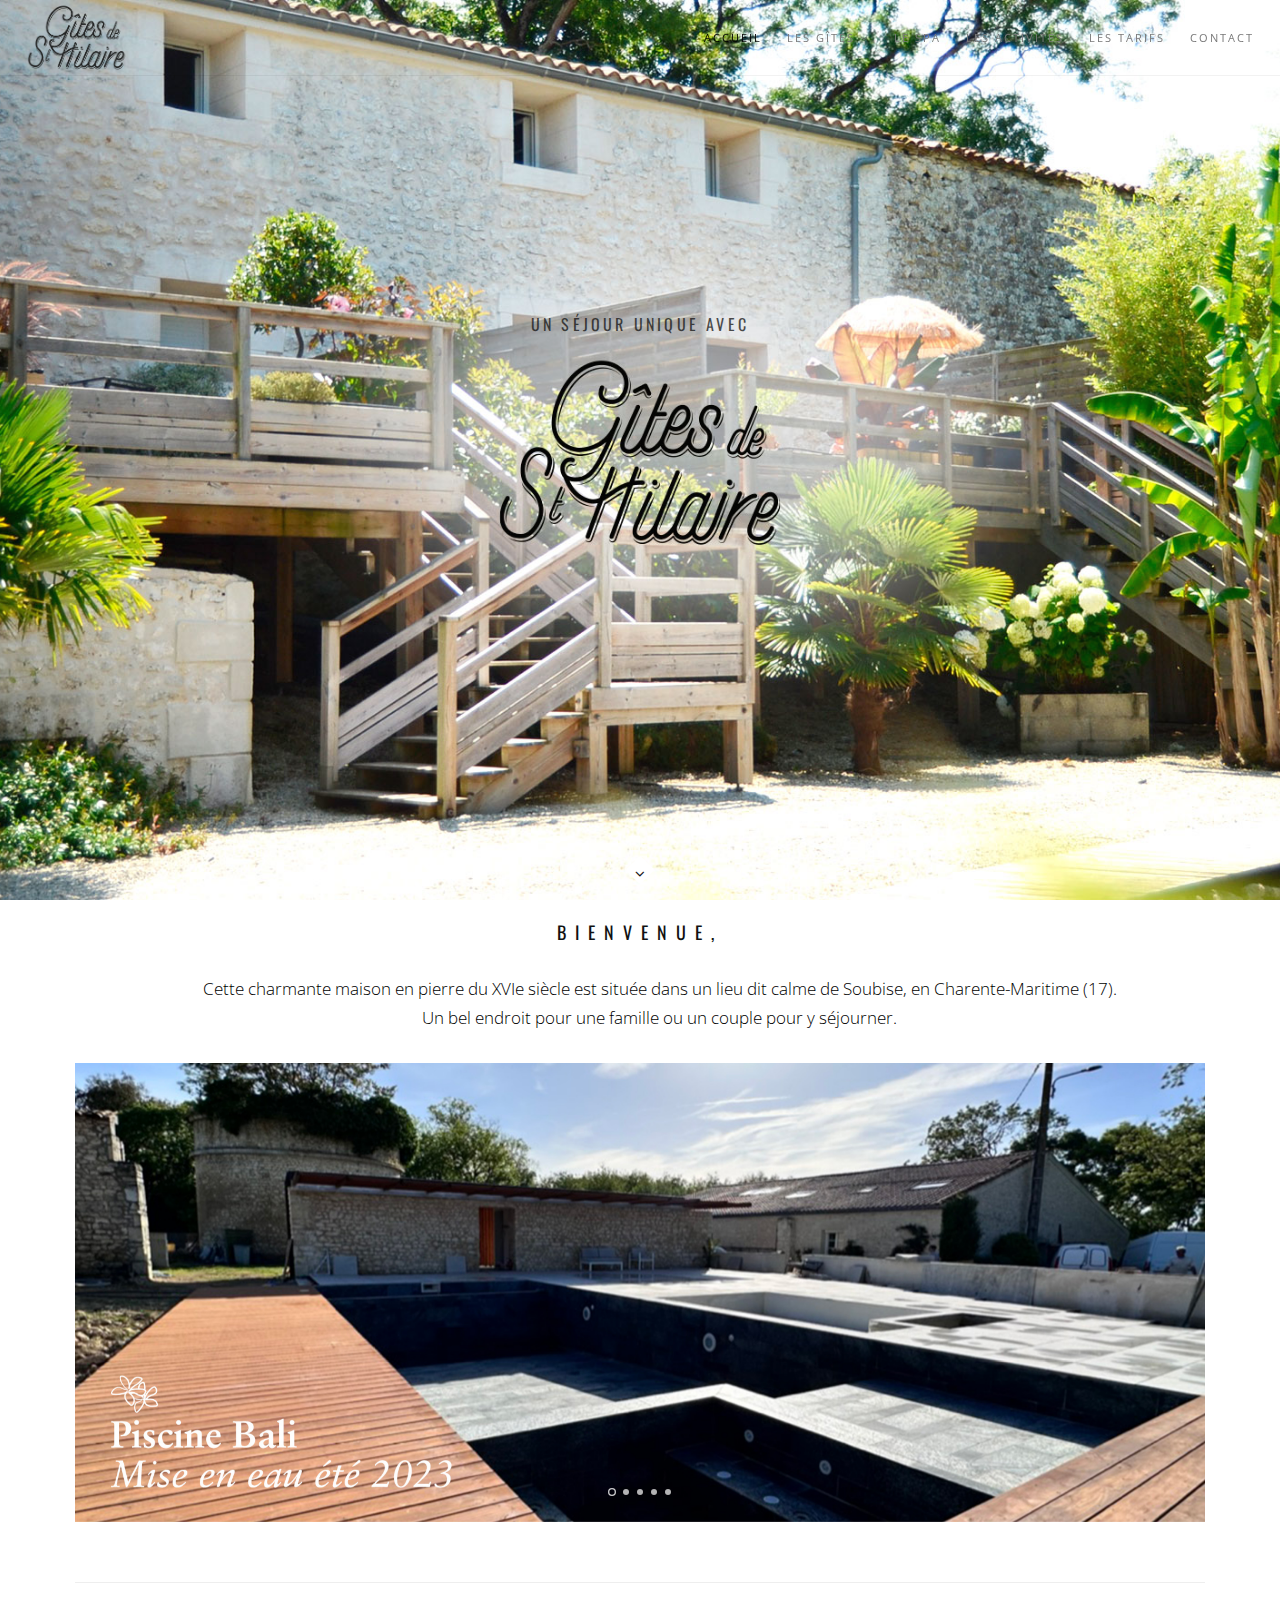
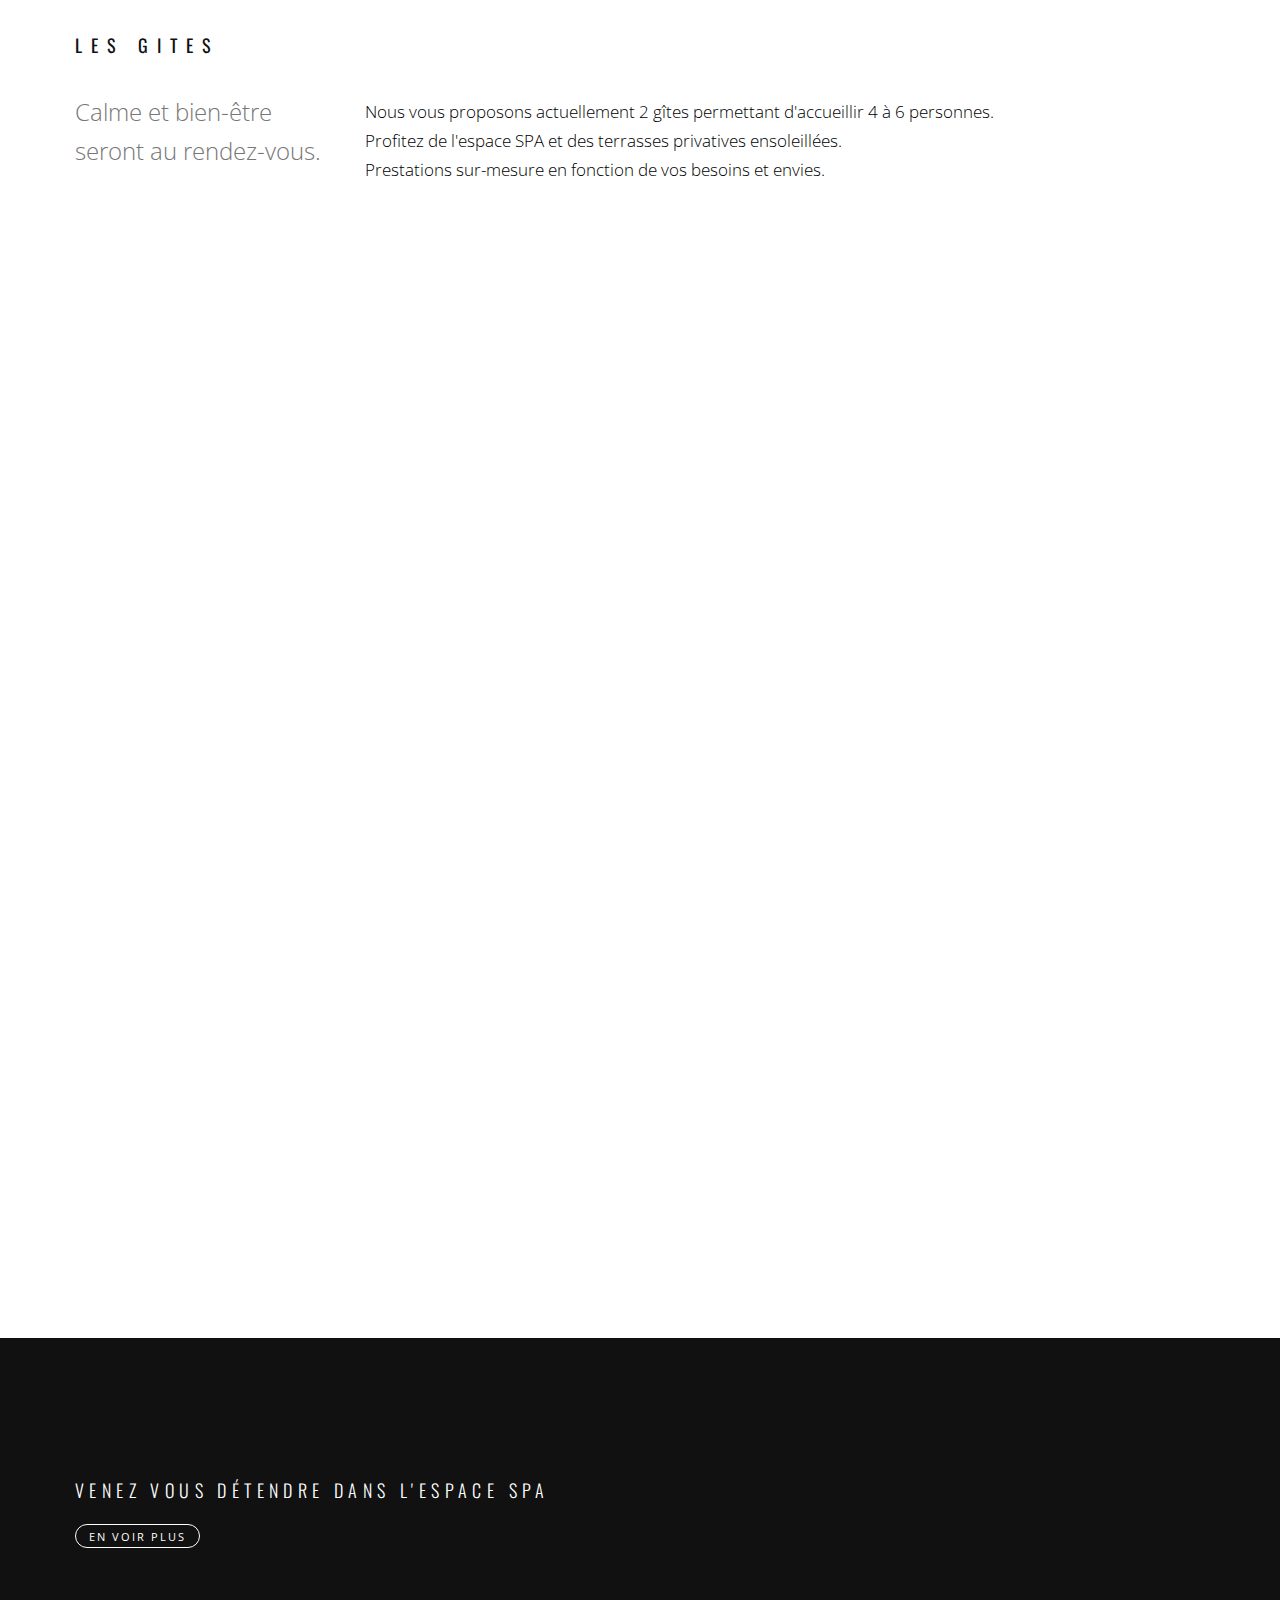
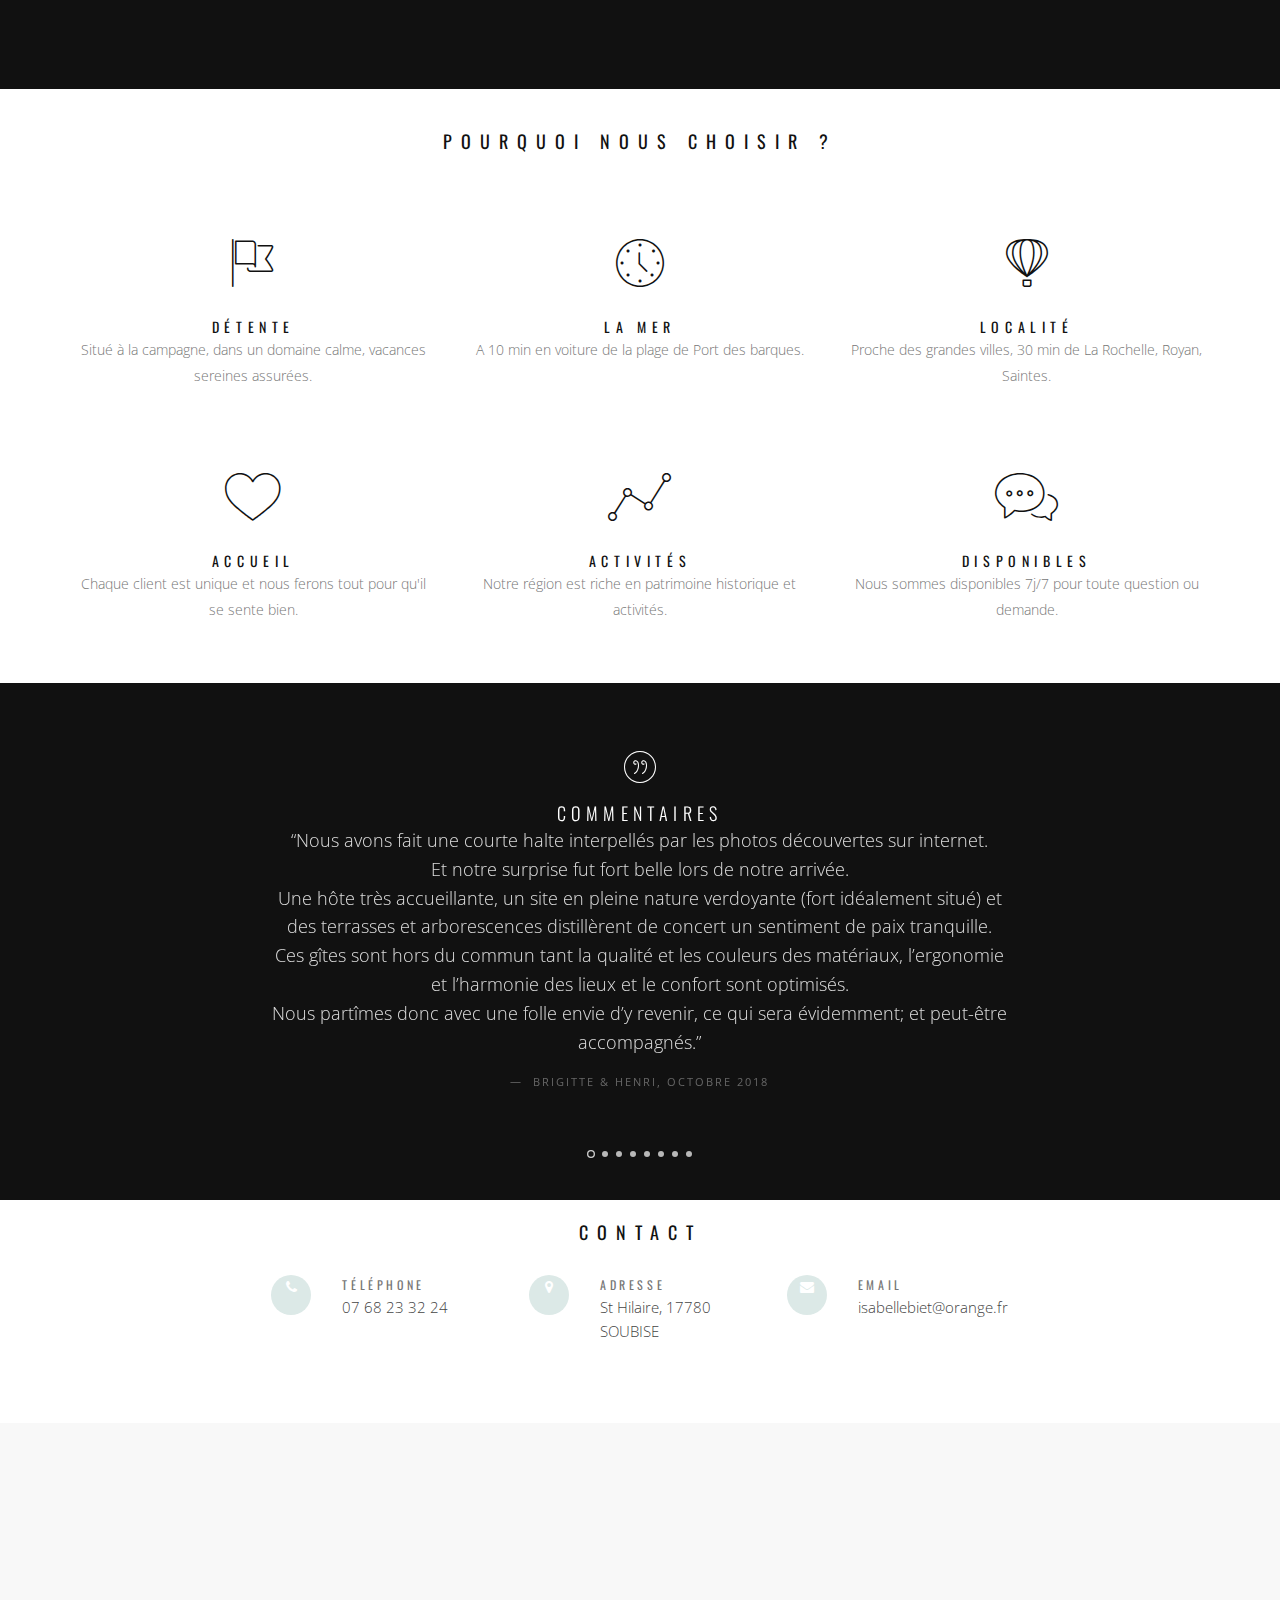
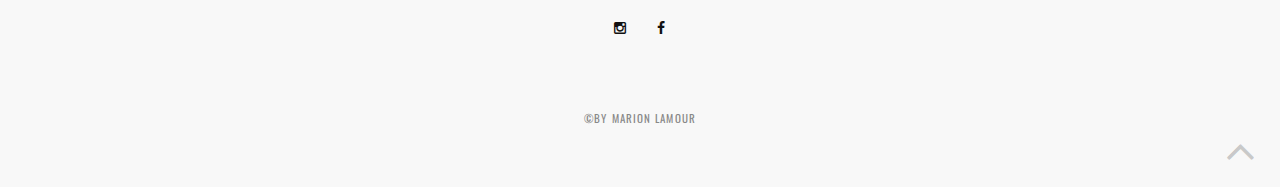
==== index.html @ c896bd76 "piscine" ====
<!DOCTYPE html>
<html>
    <head>
        <title>Les Gîtes de St HILAIRE &mdash;</title>
        <meta name="description" content="">
        <meta name="keywords" content="">
        <meta charset="utf-8">
        <meta name="author" content="Marion B-Lamour">
        <!--[if IE]><meta http-equiv='X-UA-Compatible' content='IE=edge,chrome=1'><![endif]-->
        <meta name="viewport" content="width=device-width, initial-scale=1.0, maximum-scale=1.0" />
        
        <!-- Favicons -->
        <link rel="icon" type="image/png" href="images/favicon.png" />
		<!--[if IE]><link rel="shortcut icon" type="image/x-icon" href="images/favicon.ico" /><![endif]-->
        <link rel="apple-touch-icon" href="images/apple-touch-icon.png">
        <link rel="apple-touch-icon" sizes="72x72" href="images/apple-touch-icon-72x72.png">
        <link rel="apple-touch-icon" sizes="114x114" href="images/apple-touch-icon-114x114.png">
        
        <!-- CSS -->
        <link rel="stylesheet" href="css/bootstrap.min.css">
        <link rel="stylesheet" href="css/style.css">
        <link rel="stylesheet" href="css/style-responsive.css">
        <link rel="stylesheet" href="css/animate.min.css">
        <link rel="stylesheet" href="css/vertical-rhythm.min.css">
        <link rel="stylesheet" href="css/owl.carousel.css">
        <link rel="stylesheet" href="css/magnific-popup.css">        

        
    </head>
    <body class="appear-animate">
        
        <!-- Page Loader -->        
        <div class="page-loader">
            <div class="loader"></div>
        </div>
        <!-- End Page Loader -->

 <!-- Texte pour pop-up 
<h2 class="section-title font-alt mb-10 mb-sm-40">
                        
 </h2>
-->  

        <!-- Page Wrap -->
        <div class="page" id="top">
            
            <!-- Home Section -->
            <section class="home-section bg-gray parallax-2" data-background="images/full-width-images/section-bg-0.jpg" id="home">
                <div class="js-height-full">
                    
                    <!-- Hero Content -->
                    <div class="home-content container">
                        <div class="home-text">
                            <h1 class="hs-line-8 font-alt">
                                Un séjour unique avec
                            </h1>                            
                        </div>
                    </div>
                    <!-- End Hero Content -->
                    
                    <!-- Scroll Down -->
                    <div class="local-scroll">
                        <a href="#about" class="scroll-down"><i class="fa fa-angle-down scroll-down-icon"></i></a>
                    </div>
                    <!-- End Scroll Down -->
                    
                </div>
            </section>
            <!-- End Home Section -->
            
            <!-- Navigation panel -->
            <nav class="main-nav transparent stick-fixed">
                <div class="full-wrapper relative clearfix">
                    <!-- Logo ( * your text or image into link tag *) -->
                    <div class="nav-logo-wrap local-scroll">
                        <a href="index.html" class="logo">
                            <img src="images/logo-dark.png" alt="" />
                        </a>
                    </div>
                    <div class="mobile-nav">
                        <i class="fa fa-bars"></i>
                    </div>
                    <!-- Main Menu -->
                    <div class="inner-nav desktop-nav">
                        <ul class="clearlist scroll-nav local-scroll">
                            <li class="active"><a href="index.html" class="en-cours">Accueil</a></li>
                            <li><a class="mn-has-sub">Les Gîtes <i class="fa fa-angle-down"></i></a>
                                <ul class="mn-sub tilleul">
                                    <li>
                                        <a href="pages-lesgites-jasmin.html">JASMIN</a>
                                    </li>
                                    <li>
                                        <a href="pages-lesgites-tilleul.html">TILLEUL</a>
                                    </li>
                                </ul>                                
                            </li>
                            <li><a href="pages-lespa.html">Le SPA</a></li>
                            <li><a href="pages-lesactivites.html">Les Activités</a></li>
                            <li><a href="pages-lestarifs.html">Les Tarifs</a></li>
                            <li><a href="pages-contact.html">Contact</a></li>
                            
                        </ul>
                    </div>
                </div>
            </nav>
            <!-- End Navigation panel -->
            
            
            <!-- About Section -->
<section class="page-section" id="about">
                <div class="container relative">
                    
                    <h2 class="section-title font-alt mb-10 mb-sm-40">
                        Bienvenue,
                    </h2>
                    
                    <div class="container">
                        <div class="row">
                            <div class="col-md-10 col-md-offset-1">
                                
                                <h3 class="section-text align-center mb-40">
                                    Cette charmante maison en pierre du XVIe siècle est située dans un lieu dit calme de Soubise, en Charente-Maritime (17).</br>
                                    Un bel endroit pour une famille ou un couple pour y séjourner.
                                </h3>
                                
                            </div>
                        </div>
                    </div>
            <!-- Work Gallery -->
                    <div class="work-full-media mb-60 mb-xs-30">
                        
                        <ul class="clearlist work-full-slider owl-carousel">
                            <li>
                                <img src="images/gites/section-bg-6.jpg" alt="" />
                            </li>
                            <li>
                                <img src="images/gites/section-bg-1.jpg" alt="" />
                            </li>
                            <li>
                                <img src="images/gites/section-bg-2.jpg" alt="" />
                            </li>
                            <li>
                                <img src="images/gites/section-bg-3.jpg" alt="" />
                            </li>
                            <li>
                                <img src="images/gites/section-bg-4.jpg" alt="" />
                            </li> 
                        </ul>
                        
                    </div>
            <!-- End Work Gallery -->      


                <!-- Divider -->
            <hr class="mb-50"/>
                <!-- End Divider -->

                    
                    <h2 class="section-title font-alt align-left mb-40 mb-sm-40">
                        LES GITES
                    </h2>
                    
                    <div class="section-text mb-50 mb-sm-20">
                        <div class="row">
                        
                            <div class="col-md-3">
                                <blockquote>
                                    <p>
                                   Calme et bien-être seront au rendez-vous.
                                    </p>
                                </blockquote>
                            </div>
                            
                            <div class="col-md-9 mb-sm-50 mb-xs-30">
                                Nous vous proposons actuellement 2 gîtes permettant d'accueillir 4 à 6 personnes. </br>
								Profitez de l'espace SPA et des terrasses privatives ensoleillées.</br>
                                Prestations sur-mesure en fonction de vos besoins et envies.
                            </div>
                            
                        </div>
                    </div>  
</section>
<!-- Gite 1 -->
            <section class="page-section gallery1">
                <div class="container relative">
                    
                    <div class="row pb-60">
                        
                        <div class="col-md-9 mb-sm-40 wow fadeInUp">
                            
                            <!-- Gallery -->
                            <div class="work-full-media mt-0 white-shadow">
                                <ul class="clearlist work-full-slider owl-carousel">
                                    <li>
                                        <img src="images/gite1/carousel-1.jpg" alt="" />
                                    </li>
                                    <li>
                                        <img src="images/gite1/carousel-2.jpg" alt="" />
                                    </li>
                                    <li>
                                        <img src="images/gite1/carousel-7.jpg" alt="" />
                                    </li>
                                    <li>
                                        <img src="images/gite1/carousel-4.jpg" alt="" />
                                    </li>
                                     <li>
                                        <img src="images/gite1/carousel-6.jpg" alt="" />
                                    </li>
                                    <li>
                                        <img src="images/gite1/carousel-12.jpg" alt="" />
                                    </li>
                                </ul>
                            </div>
                            <!-- End Gallery -->
                            
                        </div>
                        
                        <div class="col-md-3 col-lg-3 wow fadeInUp" data-wow-delay="0.2s">
                            
                            <!-- About Project -->
                            <div class="text">
                                
                                <h3 class="section-title font-alt align-left mb-0 mb-xxs-10">Le Gîte JASMIN </h3>
                                
                                <p>
                                    DE 4 à 6 PERSONNES </br>
                                    2 chambres (1 lit double, 2 lits simple)</br>
                                    1 canapé convertible</br>
                                    </br>
                                    EQUIPEMENT</br>
                                    TV, WIFI, Parking, Barbecue</br>
                                    Cuisine équipée, lave-vaisselle, lave-linge, salons de jardin, transats, etc...</br>
                                    </br>

                                </p>
                                
                                <div class="mt-40">
                                    <a href="pages-lesgites-jasmin.html" class="btn btn-mod btn-border btn-round btn-medium" target="_blank">EN SAVOIR PLUS</a>
                                </div>
                                
                            </div>
                            <!-- End About Project -->
                            
                        </div>
                    </div>
                </div>
            </section>
 <!-- End Gite 1 -->
 <!-- Gite2 -->
            <section class="page-section gallery1">
                <div class="container relative">
                    
                    <div class="row">
                        
                        <div class="col-md-9 mb-sm-40 wow pb-60 fadeInUp">
                            
                            <!-- Gallery -->
                            <div class="work-full-media mt-0 white-shadow">
                                <ul class="clearlist work-full-slider owl-carousel">
                                    <li>
                                        <img src="images/gite2/carousel-1.jpg" alt="" />
                                    </li>
                                    <li>
                                        <img src="images/gite2/carousel-2.jpg" alt="" />
                                    </li>
                                    <li>
                                        <img src="images/gite2/carousel-3.jpg" alt="" />
                                    </li>
                                    <li>
                                        <img src="images/gite2/carousel-4.jpg" alt="" />
                                    </li>
                                    <li>
                                        <img src="images/gite2/carousel-5.jpg" alt="" />
                                    </li>
                                </ul>
                            </div>
                            <!-- End Gallery -->
                            
                        </div>
                        
                        <div class="col-md-3 col-lg-3 wow fadeInUp" data-wow-delay="0.2s">
                            
                            <!-- About Project -->
                            <div class="text">
                                
                                <h3 class="section-title font-alt align-left mb-0 mb-xxs-10">Le gîte TILLEUL</h3>
                                <p>
                                    
                                    </br>
                                    4 PERSONNES</br>
                                    2 chambres ( 1 lit double, 2 lits simple)</br>
                                    1 Salon avec canapé convertible</br>
                                    1 Salon Mezzanine avec canapé convertible</br>
                                    </br>
                                    EQUIPEMENT</br>
                                    TV, WIFI, Parking, Barbecue</br>
                                    Cuisine équipée, lave-vaisselle, lave-linge, salons de jardin, transats, etc...</br>
                                </p>
                                
                                <div class="mt-40">
                                    <a href="pages-lesgites-tilleul.html" class="btn btn-mod btn-border btn-round btn-medium" target="_blank">EN SAVOIR PLUS</a>
                                </div>
                                
                            </div>
                            <!-- End About Project -->
                            
                        </div>
                    </div>
                </div>
            </section>

 <!-- End Gite 2 -->

              <!-- About Section --> 
                    
             </div>

            <!-- End About Section -->
          
            <!-- Call Action Section -->
            <section class="small-section pt-0 pb-0 banner-section bg-dark" data-background="images/spa/spa3.jpg">
                <div class="container relative">
                    
                    <div class="row">
                        
                        <div class="col-sm-6">
                            
                            <div class="mt-140 mt-lg-80 mb-140 mb-lg-80">
                                <div class="banner-content">
                                    <h3 class="banner-heading font-alt white">Venez vous détendre dans l'Espace SPA</h3>
                            
                                    <div class="local-scroll">
                                        <a href="pages-lespa.html" class="btn btn-mod btn-circle btn-border mt-20">En voir plus</a>
                                    </div>
                                </div>
                            </div>
                            
                        </div>
                        
                    </div>
                    
                </div>
            </section>
            <!-- End Call Action Section -->


  
            <!-- Features Section -->
            <section class="page-section">
                <div class="container relative pb-60">
                    
                    <h2 class="section-title font-alt mt-40 mb-70 mb-sm-40">
                        Pourquoi nous choisir ?
                    </h2>
                    
                    <!-- Features Grid -->
                    <div class="row multi-columns-row alt-features-grid">
                        
                        <!-- Features Item -->
                        <div class="col-sm-6 col-md-4 col-lg-4">
                            <div class="alt-features-item align-center">
                                <div class="alt-features-icon">
                                    <span class="icon-flag"></span>
                                </div>
                                <h3 class="alt-features-title font-alt">Détente</h3>
                                <div class="alt-features-descr">
                                    Situé à la campagne, dans un domaine calme, vacances sereines assurées.
                                </div>
                            </div>
                        </div>
                        <!-- End Features Item -->
                        
                        <!-- Features Item -->
                        <div class="col-sm-6 col-md-4 col-lg-4">
                            <div class="alt-features-item align-center">
                                <div class="alt-features-icon">
                                    <span class="icon-clock"></span>
                                </div>
                                <h3 class="alt-features-title font-alt">La mer</h3>
                                <div class="alt-features-descr">
                                    A 10 min en voiture de la plage de Port des barques. 
                                </div>
                            </div>
                        </div>
                        <!-- End Features Item -->
                        
                        <!-- Features Item -->
                        <div class="col-sm-6 col-md-4 col-lg-4">
                            <div class="alt-features-item align-center">
                                <div class="alt-features-icon">
                                    <span class="icon-hotairballoon"></span>
                                </div>
                                <h3 class="alt-features-title font-alt">Localité</h3>
                                <div class="alt-features-descr">
                                   Proche des grandes villes, 30 min de La Rochelle, Royan, Saintes.
                                </div>
                            </div>
                        </div>
                        <!-- End Features Item -->
                        
                        <!-- Features Item -->
                        <div class="col-sm-6 col-md-4 col-lg-4">
                            <div class="alt-features-item align-center">
                                <div class="alt-features-icon">
                                    <span class="icon-heart"></span>
                                </div>
                                <h3 class="alt-features-title font-alt">Accueil</h3>
                                <div class="alt-features-descr">
                                    Chaque client est unique et nous ferons tout pour qu'il se sente bien.
                                </div>
                            </div>
                        </div>
                        <!-- End Features Item -->
                        
                        <!-- Features Item -->
                        <div class="col-sm-6 col-md-4 col-lg-4">
                            <div class="alt-features-item align-center">
                                <div class="alt-features-icon">
                                    <span class="icon-linegraph"></span>
                                </div>
                                <h3 class="alt-features-title font-alt">Activités</h3>
                                <div class="alt-features-descr">
                                    Notre région est riche en patrimoine historique et activités.
                                </div>
                            </div>
                        </div>
                        <!-- End Features Item -->
                        
                        <!-- Features Item -->
                        <div class="col-sm-6 col-md-4 col-lg-4">
                            <div class="alt-features-item align-center">
                                <div class="alt-features-icon">
                                    <span class="icon-chat"></span>
                                </div>
                                <h3 class="alt-features-title font-alt">Disponibles</h3>
                                <div class="alt-features-descr">
                                    Nous sommes disponibles 7j/7 pour toute question ou demande.
                                </div>
                            </div>
                        </div>
                        <!-- End Features Item -->
                        
                    </div>
                    <!-- End Features Grid -->
                
                </div>
            </section>
            <!-- End Features Section -->
            

            
            <!-- Testimonials Section -->
            <section class="page-section bg-dark bg-dark-alfa-70 fullwidth-slider pt-60 pb-60" data-background="images/full-width-images/section-bg-3.jpg">
                 <!-- Slide Item -->
                <div>
                    <div class="container relative">
                        <div class="row mb-50">
                            <div class="col-md-8 col-md-offset-2 align-center">
                                <!-- Section Icon -->
                                <div class="section-icon">
                                    <span class="icon-quote"></span>
                                </div>
                                <!-- Section Title --><h3 class="small-title font-alt">Commentaires</h3>
                                <blockquote class="testimonial white">
                                    <p>
                                        “Nous avons fait une courte halte interpellés par les photos découvertes sur internet.</br>
                                        Et notre surprise fut fort belle lors de notre arrivée.</br>
                                        Une hôte très accueillante, un site en pleine nature verdoyante (fort idéalement situé) et des terrasses et arborescences distillèrent de concert un sentiment de paix tranquille. </br>
                                        Ces gîtes sont hors du commun tant la qualité et les couleurs des matériaux, l’ergonomie et l’harmonie des lieux et le confort sont optimisés.</br>
                                        Nous partîmes donc avec une folle envie d’y revenir, ce qui sera évidemment; et peut-être accompagnés.”
                                    </p>
                                    <footer class="testimonial-author">
                                        Brigitte & Henri, Octobre 2018
                                    </footer>
                                </blockquote>
                            </div>
                        </div>
                    </div>
                </div>
                <!-- End Slide Item -->

                 <!-- Slide Item -->
                <div>
                    <div class="container relative">
                        <div class="row mb-50">
                            <div class="col-md-8 col-md-offset-2 align-center">
                                <!-- Section Icon -->
                                <div class="section-icon">
                                    <span class="icon-quote"></span>
                                </div>
                                <!-- Section Title --><h3 class="small-title font-alt">Commentaires</h3>
                                <blockquote class="testimonial white">
                                    <p>
                                        “Havre de paix pour visiter Rochefort, Brouage, Oléron...</br>
                                        Le logement correspondait tout à fait à nos attentes: au calme, confortable, aménagé et décoré avec soin. Nous avons été chaleureusement accueillis.</br> Nous sommes ravis de notre séjour!”
                                    </p>
                                    <footer class="testimonial-author">
                                        Dube, août 2017, Booking
                                    </footer>
                                </blockquote>
                            </div>
                        </div>
                    </div>
                </div>
                <!-- End Slide Item -->


                 <!-- Slide Item -->
                <div>
                    <div class="container relative">
                        <div class="row mb-50">
                            <div class="col-md-8 col-md-offset-2 align-center">
                                <!-- Section Icon -->
                                <div class="section-icon">
                                    <span class="icon-quote"></span>
                                </div>
                                <!-- Section Title --><h3 class="small-title font-alt">Commentaires</h3>
                                <blockquote class="testimonial white">
                                    <p>
                                       “Logement impeccable, réalisé avec soin et matériaux de qualité.</br> Beau travail ! Merci à Isabelle pour son accueil et sa gentillesse.”

                                    </p>
                                    <footer class="testimonial-author">
                                       	Sébastien, septembre 2017, Air Bnb
                                    </footer>
                                </blockquote>
                            </div>
                        </div>
                    </div>
                </div>
                <!-- End Slide Item -->
                
                <!-- Slide Item -->
                <div>
                    <div class="container relative">
                        <div class="row mb-50">
                            <div class="col-md-8 col-md-offset-2 align-center">
                                <!-- Section Icon -->
                                <div class="section-icon">
                                    <span class="icon-quote"></span>
                                </div>
                                <!-- Section Title --><h3 class="small-title font-alt">Commentaires</h3>
                                <blockquote class="testimonial white">
                                    <p>
                                       “Gîte en tous points excellent, belles qualités de prestations, très bien équipé, accueil irréprochable, cadre reposant et verdoyant, 2 terrasses, vue sur pigeonnier, jaccuzzi intérieur pour 5 personnes haut de gamme.. En plus lits faits à l'arrivée et kit serviettes fournis !</br>
                                        Situation géographique idéale pour les visite touristiques.</br>
                                        Bref de très beaux souvenirs en famille et prochain séjour à planifier très vite.</br> À recommander absolument.”
                                    </p>
                                    <footer class="testimonial-author">
                                        Vincent, juillet 2017, Abritel
                                    </footer>
                                </blockquote>
                            </div>
                        </div>
                    </div>
                </div>
                <!-- End Slide Item -->

                <!-- Slide Item -->
                <div>
                    <div class="container relative">
                        <div class="row mb-50">
                            <div class="col-md-8 col-md-offset-2 align-center">
                                <!-- Section Icon -->
                                <div class="section-icon">
                                    <span class="icon-quote"></span>
                                </div>
                                <!-- Section Title --><h3 class="small-title font-alt">Commentaires</h3>
                                <blockquote class="testimonial white">
                                    <p>
                                        “Très belle location avec 2 terrasses, à la décoration personnalisée, au calme et bien située car beaucoup de possibilités d'activités et visites aux alentours. Isabelle et Patrice sont des personnes très accueillantes qui se soucient du bien être de leurs locataires. Nous les remercions pour leur accueil chaleureux. Grand spa dans un bel espace spacieux, avec terrasse. Nous recommandons cette location.”
                                    </p>
                                    <footer class="testimonial-author">
                                        Isabelle, juillet 2017, Air Bnb
                                    </footer>
                                </blockquote>
                            </div>
                        </div>
                    </div>
                </div>
                <!-- End Slide Item -->
                
                <!-- Slide Item -->
                <div>
                    <div class="container relative">
                        <div class="row mb-50">
                            <div class="col-md-8 col-md-offset-2 align-center">
                                <!-- Section Icon -->
                                <div class="section-icon">
                                    <span class="icon-quote"></span>
                                </div>
                                <!-- Section Title --><h3 class="small-title font-alt">Commentaires</h3>
                                <blockquote class="testimonial white">
                                    <p>
                                        “L’endroit est vraiment parfait, idéal pour passer d'excellentes vacances et les propriétaires sont très sympathiques et accueillants. Il faut y aller, ça vaut vraiment le détour, on se sent chez soi. Nous sommes à deux pas d'un supermarché, 10 kms de la mer, le rêve.</br> Nous y retournerons avec grand plaisir”
                                    </p>
                                    <footer>
                                        Gabriel, septembre 2017, Booking
                                    </footer>
                                </blockquote>
                            </div>
                        </div>
                    </div>
                </div>
                <!-- End Slide Item -->

                <!-- Slide Item -->
                <div>
                    <div class="container relative">
                        <div class="row mb-50">
                            <div class="col-md-8 col-md-offset-2 align-center">
                                <!-- Section Icon -->
                                <div class="section-icon">
                                    <span class="icon-quote"></span>
                                </div>
                                <!-- Section Title --><h3 class="small-title font-alt">Commentaires</h3>
                                <blockquote class="testimonial white">
                                    <p>
                                        “Idéalement situé au milieu de la campagne charentaise, à quelques kilomètres de Rochefort, le gîte de St Hilaire est une divine surprise pour le voyageur en quête de tranquillité et de confort. De l’accueil fantastique par la maitresse de maison a la beauté du spa en passant par le confort des chambres, tout y est beau et doux.</br> Notre seul regret ? Ne pas avoir pu y séjourner plus longtemps..”
                                    </p>
                                    <footer class="testimonial-author">
                                        Christophe, août 2017, Booking
                                    </footer>
                                </blockquote>
                            </div>
                        </div>
                    </div>
                </div>
                <!-- End Slide Item -->
                
                <!-- Slide Item -->
                <div>
                    <div class="container relative">
                        <div class="row mb-50">
                            <div class="col-md-8 col-md-offset-2 align-center">
                                <!-- Section Icon -->
                                <div class="section-icon">
                                    <span class="icon-quote"></span>
                                </div>
                                <!-- Section Title --><h3 class="small-title font-alt">Commentaires</h3>
                                <blockquote class="testimonial white">
                                    <p>
                                        “Séjour réussi dans un gîte très agréable qui offre repos, détente et visites. A recommander.
										Hôtes accueillants soucieux du bien être de leurs locataires et de contacts très agréables.
										Gîte au design recherché offrant un équipement complet, une excellente literie, 2 terrasses permettant de profiter de l'extérieur dont une avec vue sur le beau pigeonnier. Vaste espace détente avec Jaccuzzi, très réussi pour des séances relaxantes dans un décor zen. Situation géographique calme et centrale pour découvrir la région (les îles, La Rochelle, Le zoo de La Palmyre, Saintes). Belle rénovation”
	
                                    </p>
                                    <footer class="testimonial-author">
                                       Paul, septembre 2017, Abritel	
                                    </footer>
                                </blockquote>
                            </div>
                        </div>
                    </div>
                </div>
                <!-- End Slide Item -->
                
            </section>
            <!-- End Testimonials Section -->
            

            
            
            <!-- Contact Section -->
            <section class="page-section" id="contact">
                <div class="container relative">
                    
                    <h2 class="section-title font-alt mb-0 mb-sm-40">
                        Contact
                    </h2>
                    
                    <div class="row mb-60 mb-xs-40">
                        
                        <div class="col-md-8 col-md-offset-2">
                            <div class="row">
                                
                                <!-- Phone -->
                                <div class="col-sm-6 col-lg-4 pt-20 pb-20 pb-xs-0">
                                    <div class="contact-item">
                                        <div class="ci-icon">
                                            <i class="fa fa-phone"></i>
                                        </div>
                                        <div class="ci-title font-alt">
                                            Téléphone
                                        </div>
                                        <div class="ci-text">
                                            07 68 23 32 24
                                        </div>
                                    </div>
                                </div>
                                <!-- End Phone -->
                                
                                <!-- Address -->
                                <div class="col-sm-6 col-lg-4 pt-20 pb-20 pb-xs-0">
                                    <div class="contact-item">
                                        <div class="ci-icon">
                                            <i class="fa fa-map-marker"></i>
                                        </div>
                                        <div class="ci-title font-alt">
                                            Adresse
                                        </div>
                                        <div class="ci-text">
                                            St Hilaire, 17780 SOUBISE
                                        </div>
                                    </div>
                                </div>
                                <!-- End Address -->
                                
                                <!-- Email -->
                                <div class="col-sm-6 col-lg-4 pt-20 pb-20 pb-xs-0">
                                    <div class="contact-item">
                                        <div class="ci-icon">
                                            <i class="fa fa-envelope"></i>
                                        </div>
                                        <div class="ci-title font-alt">
                                            Email
                                        </div>
                                        <div class="ci-text">
                                            <a href="mailto:contact@sthilaire.com">isabellebiet@orange.fr</a>
                                        </div>
                                    </div>
                                </div>
                                <!-- End Email -->
                                
                            </div>
                        </div>
                        
                    </div>
                    
                </div>
            </section>
            <!-- End Contact Section -->
            
            
            <!-- Google Map 
            <div class="google-map">
                
                <div data-address="St Hilaire, Soubise, France" id="map-canvas"></div>
                
                <div class="map-section">
                    
                </div>
                
            </div>
             End Google Map -->
            
            

            <!-- Footer -->
            <footer class="page-section bg-gray-lighter footer pt-60 pb-60">
                <div class="container">
                    
                    <!-- Footer Logo -->
                    <div class="local-scroll mb-30 wow fadeInUp" data-wow-duration="1.5s">
                        <a href="index.html"><img src="images/logo-dark.png" width="138" height="96" alt="" /></a>
                    </div>
                    <!-- End Footer Logo -->
                    

                    <!-- Social Links -->
                    <div class="footer-social-links mb-70 mb-xs-60">
                        <a href="https://www.instagram.com/gitesdesthilaire/" title="Instagram" target="_blank"><i class="fa fa-instagram"></i></a>
                        <a href="https://www.facebook.com/Gîtes-de-St-Hilaire-232374453523361/" title="Facebook" target="_blank"><i class="fa fa-facebook"></i></a>

                    </div>
                    <!-- End Social Links --> 
                    
                    <!-- Footer Text -->
                    <div class="footer-text">

                        <div class="footer-made font-alt">
                         <a href="https://www.instagram.com/bymarionlamour/" target="_blank">&copy;By Marion LAMOUR</a>
                        </div>
                        
                    </div>
                    <!-- End Footer Text --> 
                    
                 </div>
                 
                 
                 <!-- Top Link -->
                 <div class="local-scroll">
                     <a href="#top" class="link-to-top"><i class="fa fa-angle-up"></i></a>
                 </div>
                 <!-- End Top Link -->
                 
            </footer>
            <!-- End Footer -->
        

        <!-- End Page Wrap -->
        
        
        <!-- JS -->
        <script type="text/javascript" src="js/jquery-1.11.2.min.js"></script>
        <script type="text/javascript" src="js/jquery.easing.1.3.js"></script>
        <script type="text/javascript" src="js/bootstrap.min.js"></script>        
        <script type="text/javascript" src="js/SmoothScroll.js"></script>
        <script type="text/javascript" src="js/jquery.scrollTo.min.js"></script>
        <script type="text/javascript" src="js/jquery.localScroll.min.js"></script>
        <script type="text/javascript" src="js/jquery.viewport.mini.js"></script>
        <script type="text/javascript" src="js/jquery.countTo.js"></script>
        <script type="text/javascript" src="js/jquery.appear.js"></script>
        <script type="text/javascript" src="js/jquery.sticky.js"></script>
        <script type="text/javascript" src="js/jquery.parallax-1.1.3.js"></script>
        <script type="text/javascript" src="js/jquery.fitvids.js"></script>
        <script type="text/javascript" src="js/owl.carousel.min.js"></script>
        <script type="text/javascript" src="js/isotope.pkgd.min.js"></script>
        <script type="text/javascript" src="js/imagesloaded.pkgd.min.js"></script>
        <script type="text/javascript" src="js/jquery.magnific-popup.min.js"></script>
        <script type="text/javascript" src="http://maps.google.com/maps/api/js?sensor=false&amp;language=en"></script>
        <script type="text/javascript" src="js/gmap3.min.js"></script>
        <script type="text/javascript" src="js/wow.min.js"></script>
        <script type="text/javascript" src="js/masonry.pkgd.min.js"></script>
        <script type="text/javascript" src="js/jquery.simple-text-rotator.min.js"></script>
        <script type="text/javascript" src="js/all.js"></script>
        <script type="text/javascript" src="js/contact-form.js"></script>
        <script type="text/javascript" src="js/jquery.ajaxchimp.min.js"></script>
        <script>
          (function(i,s,o,g,r,a,m){i['GoogleAnalyticsObject']=r;i[r]=i[r]||function(){
          (i[r].q=i[r].q||[]).push(arguments)},i[r].l=1*new Date();a=s.createElement(o),
          m=s.getElementsByTagName(o)[0];a.async=1;a.src=g;m.parentNode.insertBefore(a,m)
          })(window,document,'script','https://www.google-analytics.com/analytics.js','ga');

          ga('create', 'UA-104537604-1', 'auto');
          ga('send', 'pageview');

        </script>
        <!--[if lt IE 10]><script type="text/javascript" src="js/placeholder.js"></script><![endif]-->
    </body>
</html>
---- css/style.css ----
@charset "utf-8";
/*------------------------------------------------------------------
[Master Stylesheet]

Project:    Rhythm
Version:    2.1
Last change:    9.07.2015
Primary use:    MultiPurpose Template  
-------------------------------------------------------------------*/

@import "font-awesome.min.css";
@import "et-line.css";
@import url(http://fonts.googleapis.com/css?family=Open+Sans:400italic,700italic,400,300,700);
@import url(http://fonts.googleapis.com/css?family=Dosis:300,400,700);
@import url(https://fonts.googleapis.com/css?family=Oswald:300,700);

/*------------------------------------------------------------------
[Table of contents]

1. Common styles
2. Page loader / .page-loader
3. Typography
4. Buttons
5. Forms fields
6. Home sections / .home-section
    6.1. Home content
    6.2. Scroll down icon
    6.3. Headings styles
7. Compact bar / .nav-bar-compact
8. Classic menu bar / .main-nav
9. Sections styles / .page-section, .small-section, .split-section
10. Alternative services / .alt-service-grid
11. Team / .team-grid
12. Features
13. Benefits (Process)
14. Counters
15. Portfolio / #portfolio
    15.1. Works filter
    15.2. Works grid
    15.3. Works full view
16. Banner section
17. Testimonial
    18.1. Logotypes
18. Post previews (news section)
19. Newsletter
20. Contact section
    20.1. Contact form
21. Bottom menu / .bot-menu
22. Google maps  /.google-map
23. Footer / .footer
24. Blog
    24.1. Pagination
    24.2. Comments
    24.3. Sidebar
25. Shop
26. Pricing
27. Shortcodes
    27.1. Owl Carousel
    27.2. Tabs
    27.3. Tabs minimal
    27.4. Alert messages
    27.5. Accordion
    27.6. Toggle
    27.7. Progress bars
    27.8. Font icons examples
    27.9. Intro page
28. Special demos
29. Bootstrap multicolumn grid


/*------------------------------------------------------------------
# [Color codes]

# Black (active elements, links, text) #111
# Gray (text) #777
# Dark #111
# Dark Lighter #252525
# Gray BG #f4f4f4
# Gray BG Lighter #f8f8f8
# Mid grey #5f5f5f
# Borders #e9e9e9

# */


/*------------------------------------------------------------------
[Typography]

Body:               14px/1.6 "Open Sans", arial, sans-serif;
Headers:            Dosis, arial, sans-serif;
Serif:              "Times New Roman", Times, serif;
Section Title:      35px/1.3 "Open Sans", arial, sans-serif;
Section Heading:    24px/1.3 "Open Sans", arial, sans-serif;
Section Text:       15px/1.7 "Open Sans", arial, sans-serif;

-------------------------------------------------------------------*/


/* ==============================
   Common styles
   ============================== */
  
.align-center{ text-align:center !important; }
.align-left{ text-align:left !important;}
.align-right{ text-align:right !important; }
.left{float:left !important;}
.right{float:right !important;}
.relative{position:relative;}
.hidden{display:none;}
.inline-block{display:inline-block;}
.white{ color: #fff !important; }
.black{ color: #111 !important; }
.color{ color: #e41919 !important; }
.image-fullwidth img{
    width: 100%;
}
.stick-fixed{
	position: fixed !important;
	top: 0;
	left: 0;
}
.round{
    -webkit-border-radius: 2px !important;
    -moz-border-radius: 2px !important;
    border-radius: 2px !important;
}

::-moz-selection{ color: #fff; background:#000; }
::-webkit-selection{ color: #fff;	background:#000; }
::selection{ color: #fff;	background:#000; }

.animate, .animate *{
	-webkit-transition: all 0.27s cubic-bezier(0.000, 0.000, 0.580, 1.000);  
    -moz-transition: all 0.27s cubic-bezier(0.000, 0.000, 0.580, 1.000); 
    -o-transition: all 0.27s cubic-bezier(0.000, 0.000, 0.580, 1.000);
    -ms-transition: all 0.27s cubic-bezier(0.000, 0.000, 0.580, 1.000); 
    transition: all 0.27s cubic-bezier(0.000, 0.000, 0.580, 1.000);
}
.no-animate, .no-animate *{
	-webkit-transition: 0 none !important;  
    -moz-transition: 0 none !important;  
	 -ms-transition: 0 none !important;
    -o-transition: 0 none !important;    
    transition:0 none !important;  
}

.shadow{
    -webkit-box-shadow: 0px 3px 50px rgba(0, 0, 0, .15);
    -moz-box-shadow: 0px 3px 50px rgba(0, 0, 0, .15);
    box-shadow: 0px 3px 50px rgba(0, 0, 0, .15);
}
.white-shadow{
    -webkit-box-shadow: 0px 0px 200px rgba(255, 255, 255, .2);
    -moz-box-shadow: 0px 0px 200px rgba(255, 255, 255, .2);
    box-shadow: 0px 0px 200px rgba(255, 255, 255, .2);
}

.clearlist, .clearlist li {
    list-style: none;
    padding: 0;
    margin: 0;
    background: none;
}

.full-wrapper {
    margin: 0 2%;
}
.container-fluid{
    max-width: 1170px;
    margin: 0 auto;
    padding: 0 20px;
    
    -webkit-box-sizing: border-box;
    -moz-box-sizing: border-box;
    box-sizing: border-box;
}

html{
	overflow-y: scroll;
    -ms-overflow-style: scrollbar;
}
html, body{
	height: 100%;
	-webkit-font-smoothing: antialiased;
}
.page{
	overflow: hidden;
}

.body-masked{
	display: none;
	width: 100%;
	height: 100%;
	position: fixed;
	top: 0;
	left: 0;
	background: #fff url(../images/loader.gif) no-repeat center center;
	z-index: 100000;	
}

.mask-delay{
	-webkit-animation-delay: 0.75s;
	-moz-animation-delay: 0.75s;
	animation-delay: 0.75s;
}
.mask-speed{
	-webkit-animation-duration: 0.25s !important;
	-moz-animation-duration: 0.25s !important;
	animation-duration: 0.25s !important;
} 
iframe{
    border: none;
}
a, b, div, ul, li{
	-webkit-tap-highlight-color: rgba(0,0,0,0); 
	-webkit-tap-highlight-color: transparent; 
	-moz-outline-: none;
}
a:focus,
a:active{
	-moz-outline: none;
	outline: none;
}
img:not([draggable]), embed, object, video{
    max-width: 100%;
    height: auto;
}



/* ==============================
   Page loader
   ============================== */


.page-loader{
 	display:block;
	width: 100%;
	height: 100%;
	position: fixed;
	top: 0;
	left: 0;
	background: #fefefe;
	z-index: 100000;	
}

.loader{
  background : url('../images/gites-logo-2.gif') 50% 50% no-repeat;

  width: 100px;
  height: 100px;
  position: absolute;
  top: 50%;
  left: 50%;
  margin: -50px 0 0 -50px;

 z-index: 100001;
 }


   /*==============================
  text-indent: -12345px;
  border-top: 1px solid rgba(0,0,0, 0.08);
  border-right: 1px solid rgba(0,0,0, 0.08);
  border-bottom: 1px solid rgba(0,0,0, 0.08);
  border-left: 1px solid rgba(0,0,0, 0.5);
  

 

  -webkit-border-radius: 0%;
  -moz-border-radius: 0%;
  border-radius: 0%;
  
   -webkit-animation: spinner 700ms infinite linear;
   -moz-animation: spinner 700ms infinite linear;
   -ms-animation: spinner 700ms infinite linear;
   -o-animation: spinner 700ms infinite linear;
   animation: spinner 700ms infinite linear;
  
}

@-webkit-keyframes spinner {
  0% {
    -webkit-transform: rotate(0deg);
    -moz-transform: rotate(0deg);
    -ms-transform: rotate(0deg);
    -o-transform: rotate(0deg);
    transform: rotate(0deg);
  }

  100% {
    -webkit-transform: rotate(360deg);
    -moz-transform: rotate(360deg);
    -ms-transform: rotate(360deg);
    -o-transform: rotate(360deg);
    transform: rotate(360deg);
  }
}

@-moz-keyframes spinner {
  0% {
    -webkit-transform: rotate(0deg);
    -moz-transform: rotate(0deg);
    -ms-transform: rotate(0deg);
    -o-transform: rotate(0deg);
    transform: rotate(0deg);
  }

  100% {
    -webkit-transform: rotate(360deg);
    -moz-transform: rotate(360deg);
    -ms-transform: rotate(360deg);
    -o-transform: rotate(360deg);
    transform: rotate(360deg);
  }
}

@-o-keyframes spinner {
  0% {
    -webkit-transform: rotate(0deg);
    -moz-transform: rotate(0deg);
    -ms-transform: rotate(0deg);
    -o-transform: rotate(0deg);
    transform: rotate(0deg);
  }

  100% {
    -webkit-transform: rotate(360deg);
    -moz-transform: rotate(360deg);
    -ms-transform: rotate(360deg);
    -o-transform: rotate(360deg);
    transform: rotate(360deg);
  }
}

@keyframes spinner {
  0% {
    -webkit-transform: rotate(0deg);
    -moz-transform: rotate(0deg);
    -ms-transform: rotate(0deg);
    -o-transform: rotate(0deg);
    transform: rotate(0deg);
  }

  100% {
    -webkit-transform: rotate(360deg);
    -moz-transform: rotate(360deg);
    -ms-transform: rotate(360deg);
    -o-transform: rotate(360deg);
    transform: rotate(360deg);
  }
}




   Typography
   ============================== */

body{
	color: #111;
	font-size: 14px;
	font-family: "Open Sans", arial, sans-serif;
	line-height: 1.6;	
	-webkit-font-smoothing: antialiased;
}

a{
	color: #111;
	text-decoration: underline;
}
a:hover{
	color: #888;
	text-decoration: underline;
}

h1,h2,h3,h4,h5,h6{
    margin-bottom: 1.3em;
	line-height: 1.4;
	font-weight: 400;
   
}
h1{
	font-size: 32px;
	font-style: bold;
}
h2{
	font-size: 28px;
}

h3{
	font-size: 15px;
	margin-bottom: 0px !important;
}

h4{
	font-size: 12px;
	margin-bottom: 20px !important;
}

h6{
    font-weight: 700;
}
p{
	margin: 0 0 2em 0;
}
ul, ol{
    margin: 0 0 1.5em 0;
}
blockquote{
	margin: 3em 0 3em 0;
    padding: 0;
	border: none;
	background: none;
    font-style: normal;
	line-height: 1.7;
	color: #777;
}
blockquote p{
	margin-bottom: 1em;
	font-size: 24px;
    font-weight: 300;
	font-style: normal;
	line-height: 1.6;
}
blockquote footer{    
	font-size: 11px;
    font-weight: 400;
    text-transform: uppercase;
    letter-spacing: 2px;
}
dl dt{
	margin-bottom: 5px;
}
dl dd{
	margin-bottom: 15px;
}
pre{
	background-color: #f9f9f9;
	border-color: #ddd;

}
hr{
	background-color: rgba(255,255,255, .08);
}
hr.white{
    border-color: rgba(255,255,255, .35);
    background: rgba(255,255,255, .35);
}
hr.black{
    border-color:rgba(0,0,0, .85);
    background: rgba(0,0,0, .85);
}
.uppercase{
	text-transform: uppercase;
	letter-spacing: 1px;
}
.font-alt{
    font-family: 'Oswald', arial, sans-serif;
    text-transform: uppercase;
    letter-spacing: 0.1em;
}
.serif{
	font-family: "Times New Roman", Times, serif;
	font-style: italic;
    font-weight: normal;
}
.normal{
	font-weight: normal;
}
.strong{
    font-weight: 700 !important;
}
.lead{
    margin: 1em 0 2em 0;
    font-size: 140%;
    line-height: 1.6;
}
.text{		
	font-size: 16px;
	font-weight: 300;
	color: #5f5f5f;
	line-height: 1.8;
}
.text h1,
.text h2,
.text h3,
.text h4,
.text h5,
.text h6{
	color: #111;
}

.dropcap{
    float: left;
    font-size: 3em;
    line-height: 1;
    padding: 2px 8px 2px 0;    
}


.big-icon{
	display: block;
	width: 90px;
	height: 90px;
	margin: 0 auto 20px;
	border: 3px solid #fff;
	text-align: center;
	line-height: 88px;
	font-size: 32px;
	color: rgba(255,255,255, .97);
	
	-webkit-border-radius: 50%;
	-moz-border-radius: 50%;
	border-radius: 50%;
	
	-webkit-transition: all 0.27s cubic-bezier(0.000, 0.000, 0.580, 1.000);  
    -moz-transition: all 0.27s cubic-bezier(0.000, 0.000, 0.580, 1.000); 
    -o-transition: all 0.27s cubic-bezier(0.000, 0.000, 0.580, 1.000);
    -ms-transition: all 0.27s cubic-bezier(0.000, 0.000, 0.580, 1.000); 
    transition: all 0.27s cubic-bezier(0.000, 0.000, 0.580, 1.000);
}
.big-icon .fa-play{
	position: relative;
	left: 4px;
}
.big-icon.big-icon-rs{
    border: none;
    width: auto;
    height: auto;
    font-size: 96px;
}

.big-icon-link{
	display: inline-block;
	text-decoration: none;
}
.big-icon-link:hover{
    border-color: transparent !important;
}
.big-icon-link:hover .big-icon{
	border-color: #fff;
	color: #fff;
	
	-webkit-transition: 0 none !important;  
    -moz-transition: 0 none !important;  
	 -ms-transition: 0 none !important;
    -o-transition: 0 none !important;    
    transition:0 none !important;  
}
.big-icon-link:active .big-icon{
	-webkit-transform: scale(0.99);
	-moz-transform: scale(0.99);
	-o-transform: scale(0.99);
	-ms-transform: scale(0.99);
	transform: scale(0.99);
}

.wide-heading{
	display: block;
	margin-bottom: 10px;
	font-size: 48px;
	font-weight: 400;
	letter-spacing: 0.4em;	
	text-align: center;
	text-transform: uppercase;
	opacity: .9;
	
	-webkit-transition: all 0.27s cubic-bezier(0.000, 0.000, 0.580, 1.000);  
    -moz-transition: all 0.27s cubic-bezier(0.000, 0.000, 0.580, 1.000); 
    -o-transition: all 0.27s cubic-bezier(0.000, 0.000, 0.580, 1.000);
    -ms-transition: all 0.27s cubic-bezier(0.000, 0.000, 0.580, 1.000); 
    transition: all 0.27s cubic-bezier(0.000, 0.000, 0.580, 1.000);
}

.big-icon-link:hover,
.big-icon-link:hover .wide-heading{
	color: #fff;
	text-decoration: none;
}
.sub-heading{
	font-size: 16px;
	font-style: italic;
	text-align: center;
	line-height: 1.3;
	color: rgba(255,255,255, .75);
}

.big-icon.black{
    color: #000;
    border-color: rgba(0,0,0, .75);
}
.big-icon-link:hover .big-icon.black{
    color: #000;
    border-color: #000;
}
.wide-heading.black{
    color: rgba(0,0,0, .87);
}
.big-icon-link.black:hover,
.big-icon-link:hover .wide-heading.black{
	color: #000;
	text-decoration: none;
}
.sub-heading.black{
	color: rgba(0,0,0, .75);
}



/* ==============================
   Buttons
   ============================== */
  
.btn-mod,
a.btn-mod{
    -webkit-box-sizing: border-box;
	-moz-box-sizing: border-box;
	box-sizing: border-box;
	padding: 4px 13px;
  	color: #fff;
  	background: #6faca7;
	border: 2px solid transparent;
	font-size: 11px;
	font-weight: 400;
	text-transform: uppercase;
	text-decoration: none;
	letter-spacing: 2px;
    
	-webkit-border-radius: 0;
	-moz-border-radius: 0;
	border-radius: 0;
    
    -webkit-box-shadow: none;
    -moz-box-shadow: none;
    box-shadow: none;
	
	-webkit-transition: all 0.2s cubic-bezier(0.000, 0.000, 0.580, 1.000);  
    -moz-transition: all 0.2s cubic-bezier(0.000, 0.000, 0.580, 1.000); 
    -o-transition: all 0.2s cubic-bezier(0.000, 0.000, 0.580, 1.000);
    -ms-transition: all 0.2s cubic-bezier(0.000, 0.000, 0.580, 1.000); 
    transition: all 0.2s cubic-bezier(0.000, 0.000, 0.580, 1.000);
}
.btn-mod:hover,
.btn-mod:focus,
a.btn-mod:hover,
a.btn-mod:focus{
	font-weight: 400;
	color: rgba(255,255,255, .85);
  	background: rgba(0,0,0, .7);
	text-decoration: none;
    outline: none;
    border-color: transparent;    
    -webkit-box-shadow: none;
    box-shadow: none;
}
.btn-mod:active{
	cursor: pointer !important;
    outline: none !important;
}

.btn-mod.btn-small{
    height: auto;
  	padding: 6px 17px;
	font-size: 11px;
    letter-spacing: 1px;
} 
.btn-mod.btn-medium{
    height: auto;
  	padding: 8px 37px;
	font-size: 12px;
} 
.btn-mod.btn-large{
    height: auto;
  	padding: 12px 45px;
	font-size: 13px;
} 

.btn-mod.btn-glass{
  	color: rgba(255,255,255, .75);
  	background: rgba(0,0,0, .40);
}
.btn-mod.btn-glass:hover,
.btn-mod.btn-glass:focus{
  	color: rgba(255,255,255, 1);
  	background: rgba(0,0,0, 1);
}

.btn-mod.btn-border{
  	color: #fff;
	border: 1px solid #fff;
  	background: transparent;
}
.btn-mod.btn-border:hover,
.btn-mod.btn-border:focus{
  	color: #000;
	border-color: transparent;
  	background: #fff;
}

.btn-mod.btn-border-c{
  	color: #e75c4b;
	border: 2px solid #e75c4b;
  	background: transparent;
}
.btn-mod.btn-border-c:hover,
.btn-mod.btn-border-c:focus{
  	color: #fff;
	border-color: transparent;
  	background: #e75c4b;
}

.btn-mod.btn-border-w{
  	color: #fff;
	border: 2px solid rgba(255,255,255, .75);
  	background: transparent;
}
.btn-mod.btn-border-w:hover,
.btn-mod.btn-border-w:focus{
  	color: #111;
	border-color: transparent;
  	background: #fff;
}

.btn-mod.btn-w{
  	color: #111;
  	background: rgba(255,255,255, .8);
}
.btn-mod.btn-w:hover,
.btn-mod.btn-w:focus{
  	color: #111;
  	background: #fff;
}

.btn-mod.btn-w-color{
  	color: #e41919;
  	background: #fff;
}
.btn-mod.btn-w-color:hover,
.btn-mod.btn-w-color:focus{
	color: #151515;
  	background: #fff;
}

.btn-mod.btn-gray{
  	color: #777;
  	background: #e5e5e5;
}
.btn-mod.btn-gray:hover,
.btn-mod.btn-gray:focus{
  	color: #444;
  	background: #d5d5d5;
}

.btn-mod.btn-color{
  	color: #fff;
  	background: #e41919;
}
.btn-mod.btn-color:hover,
.btn-mod.btn-color:focus{
  	color: #fff;
  	background: #e41919;
    opacity: .85;
}

.btn-mod.btn-circle{
	-webkit-border-radius: 30px;
	-moz-border-radius: 30px;
	border-radius: 30px;
}
.btn-mod.btn-round{
	-webkit-border-radius: 2px;
	-moz-border-radius: 2px;
	border-radius: 2px;
}
.btn-icon{
	position: relative;
    border: none;
    overflow: hidden;
}
.btn-icon.btn-small{
	overflow: hidden;
}
.btn-icon > span{
	width: 100%;
	height: 50px;
	line-height: 50px;
	margin-top: -25px;
	position: absolute;
	top: 50%;
	left: 0;
	color: #777;
	font-size: 48px;
	opacity: .2;
	
	-webkit-transition: all 0.2s cubic-bezier(0.000, 0.000, 0.580, 1.000);  
    -moz-transition: all 0.2s cubic-bezier(0.000, 0.000, 0.580, 1.000); 
    -o-transition: all 0.2s cubic-bezier(0.000, 0.000, 0.580, 1.000);
    -ms-transition: all 0.2s cubic-bezier(0.000, 0.000, 0.580, 1.000); 
    transition: all 0.2s cubic-bezier(0.000, 0.000, 0.580, 1.000);
}
.btn-icon:hover > span{
	opacity: 0;
    
    -webkit-transform: scale(2);
    -moz-transform: scale(2);
    -o-transform: scale(2);
    -ms-transform: scale(2);
    transform: scale(2);
}
.btn-icon > span.white{
    color: #fff;
}
.btn-icon > span.black{
    color: #000;
}
.btn-full{
	width: 100%;
}


/* ==============================
   Forms fields
   ============================== */

.form input[type="text"],
.form input[type="email"],
.form input[type="number"],
.form input[type="url"],
.form input[type="search"],
.form input[type="tel"],
.form input[type="password"],
.form input[type="date"],
.form input[type="color"],
.form select{
    display: inline-block;
	height: 27px;
    vertical-align: middle;
	font-size: 11px;
	font-weight: 400;
	text-transform: uppercase;
	letter-spacing: 1px;
	color: #777;
	border: 1px solid rgba(0,0,0, .1);
    padding-left: 7px;
    padding-right: 7px;
    
    -webkit-border-radius: 0;
    -moz-border-radius: 0;
    border-radius: 0;
	
	-webkit-box-shadow: none;
	-moz-box-shadow: none;
	box-shadow: none;
    
    -moz-box-sizing: border-box;
	-webkit-box-sizing: border-box;
	box-sizing: border-box;
    
    -webkit-transition: all 0.2s cubic-bezier(0.000, 0.000, 0.580, 1.000);  
    -moz-transition: all 0.2s cubic-bezier(0.000, 0.000, 0.580, 1.000); 
    -o-transition: all 0.2s cubic-bezier(0.000, 0.000, 0.580, 1.000);
    -ms-transition: all 0.2s cubic-bezier(0.000, 0.000, 0.580, 1.000); 
    transition: all 0.2s cubic-bezier(0.000, 0.000, 0.580, 1.000);
}
.form select{
    font-size: 12px;
}
.form select[multiple]{
    height: auto;
}
.form input[type="text"]:hover,
.form input[type="email"]:hover,
.form input[type="number"]:hover,
.form input[type="url"]:hover,
.form input[type="search"]:hover,
.form input[type="tel"]:hover,
.form input[type="password"]:hover,
.form input[type="date"]:hover,
.form input[type="color"]:hover,
.form select:hover{
	border-color: rgba(0,0,0, .2);
}
.form input[type="text"]:focus,
.form input[type="email"]:focus,
.form input[type="number"]:focus,
.form input[type="url"]:focus,
.form input[type="search"]:focus,
.form input[type="tel"]:focus,
.form input[type="password"]:focus,
.form input[type="date"]:focus,
.form input[type="color"]:focus,
.form select:focus{
	color: #111;
	border-color: rgba(0,0,0, .7);
    
	-webkit-box-shadow: 0 0 3px rgba(0,0,0, .3);
	-moz-box-shadow: 0 0 3px rgba(0,0,0, .3);
	box-shadow: 0 0 3px rgba(0,0,0, .3);
    outline: none;
}
.form input[type="text"].input-lg,
.form input[type="email"].input-lg,
.form input[type="number"].input-lg,
.form input[type="url"].input-lg,
.form input[type="search"].input-lg,
.form input[type="tel"].input-lg,
.form input[type="password"].input-lg,
.form input[type="date"].input-lg,
.form input[type="color"].input-lg,
.form select.input-lg{
	height: 46px;
    padding-left: 15px;
    padding-right: 15px;
    font-size: 13px;
}
.form input[type="text"].input-md,
.form input[type="email"].input-md,
.form input[type="number"].input-md,
.form input[type="url"].input-md,
.form input[type="search"].input-md,
.form input[type="tel"].input-md,
.form input[type="password"].input-md,
.form input[type="date"].input-md,
.form input[type="color"].input-md,
.form select.input-md{
	height: 37px;
    padding-left: 13px;
    padding-right: 13px;
    font-size: 12px;
}
.form input[type="text"].input-sm,
.form input[type="email"].input-sm,
.form input[type="number"].input-sm,
.form input[type="url"].input-sm,
.form input[type="search"].input-sm,
.form input[type="tel"].input-sm,
.form input[type="password"].input-sm,
.form input[type="date"].input-sm,
.form input[type="color"].input-sm,
.form select.input-sm{
	height: 31px;
    padding-left: 10px;
    padding-right: 10px;
}
.form textarea{
	font-size: 12px;
	font-weight: 400;
	text-transform: uppercase !important;
	letter-spacing: 1px;
	color: #777;
	border-color: rgba(0,0,0, .1);
    outline: none;
	
	-webkit-box-shadow: none;
	-moz-box-shadow: none;
	box-shadow: none;
    
    -webkit-border-radius: 0;
    -moz-border-radius: 0;
    border-radius: 0;
}
.form textarea:hover{
	border-color: rgba(0,0,0, .2);
}
.form textarea:focus{
	color: #111;
	border-color: rgba(0,0,0, .7);
	-webkit-box-shadow: 0 0 3px rgba(21,21,21, .3);
	-moz-box-shadow: 0 0 3px rgba(21,21,21, .3);
	box-shadow: 0 0 3px rgba(21,21,21, .3);
}

.form .form-group{
	margin-bottom: 10px;
}

.form input.error{
    border-color: #e41919;
}
.form div.error{
    margin-top: 20px;
    padding: 13px 20px;
    text-align: center;
    background: rgba(228,25,25, .75);
    color: #fff;
}
.form div.success{
    margin-top: 20px;
    padding: 13px 20px;
    text-align: center;
    background: rgba(50,178,95, .75);
    color: #fff;
}

.form-tip{
    font-size: 11px;
    color: #aaa;
}
.form-tip .fa{
    font-size: 12px;
}


/* ==============================
   Home sections
   ============================== */
  
/*
 * Header common styles
 */

.home-section{
	width: 100%;
	display: block;	
	position: relative;
    overflow: hidden;
	background-repeat: no-repeat;
    background-attachment: fixed;
	background-position: center center;
	-webkit-background-size: cover;
	-moz-background-size: cover;
	-o-background-size: cover;
	background-size: cover;
}

.home-content{
	display: table;
	width: 100%;
	height: 100%;
	text-align: center;
}


/* Home content */

.home-content{
	position: relative;
}
.home-text{
	display: table-cell;
	height: 100%;
  vertical-align: middle;
  margin-bottom: 200px;
}

/* Scroll down icon */

@-webkit-keyframes scroll-down-anim {
	0%{ bottom: 2px; }
	50%{ bottom: 7px; }
	100%{ bottom: 2px; }
}
@-moz-keyframes scroll-down-anim {
	0%{ bottom: 2px; }
	50%{ bottom: 7px; }
	100%{ bottom: 2px; }
}
@-o-keyframes scroll-down-anim {
	0%{ bottom: 2px; }
	50%{ bottom: 7px; }
	100%{ bottom: 2px; }
}
@keyframes scroll-down-anim {
	0%{ bottom: 2px; }
	50%{ bottom: 7px; }
	100%{ bottom: 2px; }
}

.scroll-down{
	width: 40px;
	height: 40px;
	margin-left: -20px;
	position: absolute;
	bottom: 20px;
	left: 50%;
    text-align: center;
    text-decoration: none;
    
    -webkit-transition: all 500ms cubic-bezier(0.250, 0.460, 0.450, 0.940); 
    -moz-transition: all 500ms cubic-bezier(0.250, 0.460, 0.450, 0.940); 
    -o-transition: all 500ms cubic-bezier(0.250, 0.460, 0.450, 0.940); 
    transition: all 500ms cubic-bezier(0.250, 0.460, 0.450, 0.940); 

}

.scroll-down:before{
    display: block;
    content: "";
	width: 20px;
	height: 20px;
    margin: 0 0 0 -10px;
	position: absolute;
	bottom: 0;
	left: 50%;
    background: #fff;
    
    -webkit-border-radius: 2px;
    -moz-border-radius: 2px;
    border-radius: 2px;
    
    -webkit-transform: rotate(45deg);
    -moz-transform: rotate(45deg);
    -o-transform: rotate(45deg);
    -ms-transform: rotate(45deg);
    transform: rotate(45deg);
    
    -webkit-transition: all 500ms cubic-bezier(0.250, 0.460, 0.450, 0.940); 
    -moz-transition: all 500ms cubic-bezier(0.250, 0.460, 0.450, 0.940); 
    -o-transition: all 500ms cubic-bezier(0.250, 0.460, 0.450, 0.940); 
    transition: all 500ms cubic-bezier(0.250, 0.460, 0.450, 0.940);
    
    z-index: 1;
}

.scroll-down:hover:before{
    opacity: .6;
}


.scroll-down-icon{
    display: block;
    width: 10px;
    height: 10px;
    margin-left: -5px;
    position: absolute;
    left: 50%;
    bottom: 4px;
	color: #111;
    font-size: 15px;

	-webkit-animation: scroll-down-anim 1s infinite;
    -moz-animation: scroll-down-anim 1s infinite;
    -o-animation: scroll-down-anim 1s infinite;
    animation: scroll-down-anim 1s infinite; 
    
   
   z-index: 2;
}


/*
 * HTML5 BG VIdeo
 */

.bg-video-wrapper{
    position: absolute;
    width: 100%;
    height: 100%;
    top: 0px;
    left: 0px;
    z-index: 0;
} 
.bg-video-overlay{
    position: absolute;
    width: 100%;
    height: 100%;
    top: 0px;
    left: 0px;
}
.bg-video-wrapper video{
    max-width: inherit;
    height: inherit;
    z-index: 0;
} 



/* 
 * Headings styles
 */


.hs-wrap{
	max-width: 570px;
	margin: 0 auto;
	padding: 47px 30px 53px;
	position: relative;
	text-align: center;    
    
	-moz-box-sizing: border-box;
	-webkit-box-sizing: border-box;
	box-sizing: border-box;
	
	border: 1px solid rgba(255,255,255, .5);
}

.hs-wrap-1{
	max-width: 350px;
	margin: 0 auto;
	position: relative;
    text-align: center;
	
	-moz-box-sizing: border-box;
	-webkit-box-sizing: border-box;
	box-sizing: border-box;
}

.hs-line-1{
    margin-top: 0;
	position: relative;
    text-transform: uppercase;
	font-size: 30px;
    font-weight: 400;
	letter-spacing: 51px;
	color: #fff;
    opacity: .9;
}
.hs-line-2{
    margin-top: 0;
	position: relative;
	font-size: 72px;
	font-weight: 400;
	text-transform: uppercase;
	letter-spacing: 0.085em;
	line-height: 1.3;
	color: rgba(255,255,255, .85);
}
.hs-line-3{
    margin-top: 0;
	position: relative;
	font-size: 13px;
	font-weight: 700;
	text-transform: uppercase;
	letter-spacing: 2px;
	color: rgba(255,255,255, .7);
}

.hs-line-4{
    margin-top: 0;
    position: relative;
	font-size: 14px;
	font-weight: 400;
	text-transform: uppercase;
	letter-spacing: 3px;
	color: rgba(255,255,255, .85);
}
.hs-line-5{
    margin-top: 0;
    position: relative;
	font-size: 62px;
	font-weight: 400;
    line-height: 1.2;
	text-transform: uppercase;
	letter-spacing: 0.32em;
	opacity: .85;
}
.hs-line-6{
    margin-top: 0;
    position: relative;
	font-size: 19px;
	font-weight: 300;
    line-height: 1.2;
    opacity: .35;
}
.hs-line-6.no-transp{
    opacity: 1;
}
.hs-line-7{
    margin-top: 0;
    position: relative;
	font-size: 64px;
	font-weight: 800;
    text-transform: uppercase;
    letter-spacing: 2px;
    line-height: 1.2;
}
.hs-line-8{
    margin-top: 0;
    position: relative;
	font-size: 16px;
	font-weight: 400;
    letter-spacing: 0.2em;
    line-height: 1.2;
    opacity: .75;
    margin-bottom: 250px;

}
.hs-line-8.no-transp{
    opacity: 1;
}

.hs-line-9{
    margin-top: 0;
    position: relative;
	font-size: 96px;
	font-weight: 800;
    text-transform: uppercase;
    letter-spacing: 2px;
    line-height: 1.2;
}
.hs-line-10{
    margin-top: 0;
    display: inline-block;
    position: relative;
    padding: 15px 24px;
    background: rgba(0,0,0, .75);
	font-size: 12px;
	font-weight: 400;
	text-transform: uppercase;
	letter-spacing: 2px;
	color: rgba(255,255,255, .85);
}
.hs-line-10 > span{
    margin: 0 10px;
}
.hs-line-10.highlight{
    background: #e41919;
    opacity: .65;
}
.hs-line-10.transparent{
    background: none;
    color: #aaa;
    padding: 0;
}
.hs-line-11{
    margin-top: 0;
    position: relative;
	font-size: 30px;
    font-weight: 400;
	text-transform: uppercase;
	letter-spacing: 0.2em;
    line-height: 1.8;
    opacity: .9;
}
.hs-line-12{
    margin-top: 0;
    position: relative;
	font-size: 80px;
	font-weight: 400;
    line-height: 1.2;
	text-transform: uppercase;
	letter-spacing: 0.4em;
}
.hs-line-13{
    margin-top: 0;
    position: relative;
	font-size: 96px;
	font-weight: 400;
    line-height: 1;
	text-transform: uppercase;
	letter-spacing: 0.3em;
}
.hs-line-14{
    margin-top: 0;
    position: relative;
	font-size: 48px;
	font-weight: 400;
    line-height: 1.4;
	text-transform: uppercase;
	letter-spacing: 0.7em;
}
.hs-line-15{
    margin-top: 0;
    position: relative;
    font-size: 36px;
    font-weight: 400;
    text-transform: uppercase;
    letter-spacing: 0.2em;
    line-height: 1.3;
}
.no-transp{
    opacity: 1 !important;
}

.fullwidth-galley-content{
    position: absolute;
    top: 0;
    left: 0;
    width: 100%;
    z-index: 25;
}

/* ==============================
   Top bar
   ============================== */
  
.top-bar{
    min-height: 40px;
    background: #fbfbfb;
    border-bottom: 1px solid rgba(0,0,0, .05);
    font-size: 11px;
    letter-spacing: 1px;
}

/*
 * Top links
 */

.top-links{
    list-style: none;
    margin: 0;
    padding: 0;
    text-transform: uppercase;
}
.top-links li{
    float: left;
    border-left: 1px solid rgba(0,0,0, .05);
}
.top-links li:last-child{
    border-right: 1px solid rgba(0,0,0, .05);
}
.top-links li .fa{
    font-size: 14px;
    position: relative;
    top: 1px;
}
.top-links li .tooltip{
    text-transform: none;
    letter-spacing: normal;
    z-index: 2003;
    
}
.top-links li a{
    display: block;
    min-width: 40px;
    height: 40px;
    line-height: 40px;
    padding: 0 10px;
    text-decoration: none;
    text-align: center;
    color: #999;
    
    -webkit-box-sizing: border-box;
	-moz-box-sizing: border-box;
	box-sizing: border-box;
    
    -webkit-transition: all 0.1s cubic-bezier(0.000, 0.000, 0.580, 1.000);  
    -moz-transition: all 0.1s cubic-bezier(0.000, 0.000, 0.580, 1.000); 
    -o-transition: all 0.1s cubic-bezier(0.000, 0.000, 0.580, 1.000);
    -ms-transition: all 0.1s cubic-bezier(0.000, 0.000, 0.580, 1.000); 
    transition: all 0.1s cubic-bezier(0.000, 0.000, 0.580, 1.000);
}
.top-links li a:hover{
    color: #555;
    background-color: rgba(0,0,0, .02);
}

/*
 * Top bar dark
 */

.top-bar.dark{
    background-color: #333;
    border-bottom: none;
}
.top-bar.dark .top-links li,
.top-bar.dark .top-links li:last-child{
    border-color: rgba(255,255,255, .07);
}
.top-bar.dark .top-links li a{
    color: #aaa;
}
.top-bar.dark .top-links li a:hover{
    color: #ccc;
    background-color: rgba(255,255,255, .05);
}


/* ==============================
   Classic menu bar
   ============================== */


/* Logo (in navigation panel)*/

.nav-logo-wrap{
	float: left;
  /*display: block;
  margin-left: auto;
  margin-right: auto;*/
}
.nav-logo-wrap .logo{
	display: table-cell;
	vertical-align: middle;
	max-width: 118px;
    height: 75px;
    
    -webkit-transition: all 0.27s cubic-bezier(0.000, 0.000, 0.580, 1.000);  
    -moz-transition: all 0.27s cubic-bezier(0.000, 0.000, 0.580, 1.000); 
    -o-transition: all 0.27s cubic-bezier(0.000, 0.000, 0.580, 1.000);
    -ms-transition: all 0.27s cubic-bezier(0.000, 0.000, 0.580, 1.000); 
    transition: all 0.27s cubic-bezier(0.000, 0.000, 0.580, 1.000);
}
.nav-logo-wrap .logo img{
	max-height: 100%;
}
.nav-logo-wrap .logo:before,
.nav-logo-wrap .logo:after{
	display: none;
}
.logo,
a.logo:hover{
    font-family: Dosis, arial, sans-serif;
	font-size: 18px;
	font-weight: 400 !important;
	text-transform: uppercase;
    letter-spacing: 0.2em;
	text-decoration: none;
	color: rgba(0,0,0, .9);
}

/*
 * Desktop nav
 */

.main-nav{
	width: 100%;
	height: 75px !important;
	position: relative;
	top: 0;
	left: 0;
	text-align: center;
	background: rgba(255,255,255, .97);
	
	-webkit-box-shadow: 0 1px 0 rgba(0,0,0,.05);
	-moz-box-shadow: 0 1px 0 rgba(0,0,0,.05);
	box-shadow:  0 1px 0 rgba(0,0,0,.05);
	
	z-index: 1030;
    
    -webkit-transition: height 0.27s cubic-bezier(0.000, 0.000, 0.580, 1.000);  
    -moz-transition: height 0.27s cubic-bezier(0.000, 0.000, 0.580, 1.000); 
    -o-transition: height 0.27s cubic-bezier(0.000, 0.000, 0.580, 1.000);
    -ms-transition: height 0.27s cubic-bezier(0.000, 0.000, 0.580, 1.000); 
    transition: height 0.27s cubic-bezier(0.000, 0.000, 0.580, 1.000);
}


.small-height{
    height: 55px !important;
}
.small-height .inner-nav ul li a{
	height: 55px !important;
	line-height: 55px !important;
}
.inner-nav{
	display: inline-block;
	position: relative;
	float: right;
}
.inner-nav ul{
	/*float: right;*/
	margin: auto;
  /* padding-right: 6%; */
	font-size: 11px;
	font-weight: 400;
	letter-spacing: 1px;
	text-transform: uppercase;
	text-align: center;
	line-height: 1.3;
}
.inner-nav ul li {
    float: left;
    margin-left: 30px;
    position: relative;
}
.inner-nav ul li a{
	color: #777;
    letter-spacing: 2px;
	display: inline-block;
	-moz-box-sizing: border-box;
    -webkit-box-sizing: border-box;
	box-sizing: border-box;
	text-decoration: none;
	
	-webkit-transition: all 0.27s cubic-bezier(0.000, 0.000, 0.580, 1.000);  
    -moz-transition: all 0.27s cubic-bezier(0.000, 0.000, 0.580, 1.000); 
    -o-transition: all 0.27s cubic-bezier(0.000, 0.000, 0.580, 1.000);
    -ms-transition: all 0.27s cubic-bezier(0.000, 0.000, 0.580, 1.000); 
    transition: all 0.27s cubic-bezier(0.000, 0.000, 0.580, 1.000);
}
.inner-nav ul > li:first-child > a{

}  
.inner-nav ul li a:hover,
.inner-nav ul li a.active{
	color: #000;
  font-style: bold;
}

.en-cours {
 color: #000 !important;
}


/* Menu sub */

.mn-sub{
	display: none;
	width: 90px;
	position: absolute;
	top: 100%;
	left: 0;
	padding: 0;
	background: rgba(240,240,240, .1);
}
.mn-sub li{
	display: block;
	width: 100%;
	margin: 0 !important;
}
.inner-nav ul li .mn-sub li a{
	display: block;
	width: 100%;
	height: auto !important;
    line-height: 1.3 !important;
	position: relative;
	-moz-box-sizing: border-box;
	box-sizing: border-box;
	margin: 0;
	padding: 15px 15px;
    font-size: 13px;
	text-align: left;
    text-transform: none;    
	border-left: none;
	border-right: none;
    letter-spacing: 10;
	color: #393939 !important;
	cursor: pointer;
}

.mobile-on .mn-has-multi > li:last-child > a{
    border-bottom: 1px solid rgba(255,255,255, .065) !important;
}

.mn-sub li a:hover,
.inner-nav ul li .mn-sub li a:hover,
.mn-sub li a.active{
	color: black !important;
}

.tilleul{
  background: rgba(222,239,234, .8);
}




.mn-sub li ul{
    left: 100%;
	right: auto;
	top: 0;
    border-left: 1px solid rgba(255,255,255, .07);
}
.inner-nav > ul > li:last-child .mn-sub,
.inner-nav li .mn-sub.to-left{
	left: auto;
	right: 0;
}
.inner-nav li:last-child .mn-sub li ul,
.inner-nav li .mn-sub li ul.to-left{
	left: auto;
	right: 100%;
	top: 0;
    border-left: none;
    border-right: 1px solid rgba(255,255,255, .07);
}
.mobile-on .inner-nav li:last-child .mn-sub li ul{
	left: auto;
	right: auto;
	top: 0;
}

.mn-wrap{
    padding: 8px;
}

/* Menu sub multi */

.mn-has-multi{
    width: auto !important;
    padding: 15px;
    text-align: left;
    white-space: nowrap;
}
.mn-sub-multi{
    width: 190px !important;
    overflow: hidden;
    white-space: normal;
    float: none !important;
    display: inline-block !important;
    vertical-align: top;
}
.mn-sub-multi > ul{
    width: auto;
    margin: 0;
    padding: 0;
    float: none;
}
.mn-group-title{
    font-weight: 700;
    text-transform: uppercase;
    color: #fff !important;
}
.mn-group-title:hover{
    background: none !important;
}

.mobile-on .mn-sub-multi > ul{
    left: auto;
    right: auto;
    border: none;
}
.mobile-on .mn-sub-multi{
    display: block;
    width: 100% !important;
}


.mobile-on .mn-sub-multi > ul > li:last-child > a{
    border: none !important;
}
.mobile-on .mn-sub > li:last-child > a{
    border: none !important;
}
.mobile-on .mn-sub-multi:last-child > ul{
    border-bottom: none !important;
}

/*
 * Mobile nav
 */

.mobile-on .desktop-nav{
	display: none;
	width: 100%;
	position: absolute;
	top: 100%;
	left: 0;
	padding: 0 15px;
    
	z-index: 100;	
}
.mobile-on .full-wrapper .desktop-nav{
    padding: 0;
}


.mobile-on .desktop-nav ul{
	width: 100%;
    float: none;
	background: rgba(18,18,18, .97);
    position: relative;
    overflow-x: hidden;
}
.mobile-on .desktop-nav > ul{
    overflow-y: auto;
}
.mobile-on .desktop-nav ul li{
	display: block;
	float: none !important;
    overflow: hidden;
}
.mobile-on .desktop-nav ul li ul{
	padding: 0;
    border-bottom: 1px solid rgba(255,255,255, .1);
}
.mobile-on .desktop-nav ul li a{
	display: block;
	width: 100%;
	height: 38px !important;
	line-height: 38px !important;
	position: relative;
    -webkit-box-sizing: border-box;
	-moz-box-sizing: border-box;
	box-sizing: border-box;
	padding: 0 10px;
	text-align: left;
	border-left: none;
	border-right: none;
	border-bottom: 1px solid rgba(255,255,255, .065);
	color: #999;
    letter-spacing: 1px;
	cursor: pointer;
}
.mobile-on .desktop-nav ul li a:hover,
.mobile-on .desktop-nav ul li a.active{
	background: rgba(255,255,255, .03);
	color: #ddd;
}

/* Menu sub */

.mobile-on .mn-has-sub > .fa{
	display: block;
	width: 18px;
	height: 18px;
	font-size: 14px;
	line-height: 16px;
	position: absolute;
	top: 50%;
	right: 10px;
	margin-top: -8px;
	text-align: center;
	border: 1px solid rgba(255,255,255, .1);
	
	-webkit-border-radius: 50%;
	-moz-border-radius: 50%;
	border-radius: 50%;
}
.mobile-on .js-opened > .mn-has-sub > .fa{
    border-color: rgba(255,255,255, .4);
    line-height: 14px;
}
.mobile-on .inner-nav li{
	margin: 0 !important;
}
.mobile-on .mn-sub{
	display: none;
	opacity: 0;
	position: relative;
    left: 0 !important;
    right: 0;
    top: 0;
    bottom: 0;
    border-left: none !important;
    border-right: none !important;
    border-top: none ;
	z-index: 10;
}
.mobile-on .mn-sub li{
	padding-left: 10px;
}


.inner-nav li.js-opened .mn-sub{
	opacity: 1;
}


.mobile-nav{
	display: none;
	float: right;
	vertical-align: middle;
	font-size: 11px;
	font-weight: 400;
	text-transform: uppercase;
	border-left: 1px solid rgba(0,0,0, .05);
	border-right: 1px solid rgba(0,0,0, .05);
	cursor: pointer;
	
	-webkit-user-select: none;  
	-moz-user-select: none;     
	-ms-user-select: none;     
	-o-user-select: none;
	user-select: none;
	
	-webkit-transition: all 0.27s cubic-bezier(0.000, 0.000, 0.580, 1.000);  
    -moz-transition: all 0.27s cubic-bezier(0.000, 0.000, 0.580, 1.000); 
    -o-transition: all 0.27s cubic-bezier(0.000, 0.000, 0.580, 1.000);
    -ms-transition: all 0.27s cubic-bezier(0.000, 0.000, 0.580, 1.000); 
    transition: all 0.27s cubic-bezier(0.000, 0.000, 0.580, 1.000);
	
	-webkit-transition-property: background, color;
    -moz-transition-property: background, color;
    -o-transition-property: background, color;
    transition-property:  background, color;
}
.mobile-nav:hover,
.mobile-nav.active{
	background: #fff;
	color: #777;
}
.mobile-nav:active{
	-webkit-box-shadow: 0 0 35px rgba(0,0,0,.05) inset;
	-moz-box-shadow: 0 0 35px rgba(0,0,0,.05) inset;
	box-shadow: 0 0 35px rgba(0,0,0,.05) inset;
}
.no-js .mobile-nav{
	width: 55px;
	height: 55px;
}
.mobile-on .mobile-nav{
	display: table;
}
.mobile-nav .fa{
	height: 100%;
	display: table-cell;
	vertical-align: middle;
	text-align: center;
	font-size: 21px;
}

/* Menu sub multi */

.mobile-on .mn-has-multi{
    width: auto;
    padding: 0;
    text-align: left;
    white-space: normal;
    
}
.mobile-on .mn-sub{
    width: 100%;
    float: none;
    position: relative;
    overflow-x: hidden;
}

/*
 * Dark panel style
 */

.main-nav.dark{
	background-color: rgba(10,10,10, .95);
    
	-webkit-box-shadow: none;
	-moz-box-shadow: none;
	box-shadow:  none;
}
.main-nav.dark .inner-nav ul > li > a{
	color: rgba(255,255,255, .7);
}
.main-nav.dark .inner-nav ul > li > a:hover,
.main-nav.dark .inner-nav ul > li > a.active{
	color: #fff;
}

.main-nav.dark .mobile-nav{
	background-color: transparent;
	border-color: transparent;
	color: rgba(255,255,255, .9);
}
.main-nav.dark .mobile-nav:hover,
.main-nav.dark .mobile-nav.active{
	color: #fff;
}

.main-nav.mobile-on.dark .inner-nav{
	border-top: 1px solid rgba(100,100,100, .4);
}

.main-nav.dark .logo,
.main-nav.dark a.logo:hover{
	font-size: 18px;
	font-weight: 800;
	text-transform: uppercase;
	text-decoration: none;
	color: rgba(255,255,255, .9);
}

.main-nav.dark .mn-sub{    
    -webkit-box-shadow: none;
	-moz-box-shadow: none;
	box-shadow:  none;
}


/*
 * Transparent panel style
 */

.main-nav.transparent{
    background: transparent !important;
}
.main-nav.js-transparent{
    -webkit-transition: all 0.27s cubic-bezier(0.000, 0.000, 0.580, 1.000);  
    -moz-transition: all 0.27s cubic-bezier(0.000, 0.000, 0.580, 1.000); 
    -o-transition: all 0.27s cubic-bezier(0.000, 0.000, 0.580, 1.000);
    -ms-transition: all 0.27s cubic-bezier(0.000, 0.000, 0.580, 1.000); 
    transition: all 0.27s cubic-bezier(0.000, 0.000, 0.580, 1.000);
}


/* 
 * Centered menu 
 */

.mn-centered{
    text-align: center;
}
.mn-centered .inner-nav{
    float: none;
}
.mn-centered .inner-nav > ul{
    float: none;
    display: inline-block;
    margin-left: auto;
    margin-right: auto;
}
.mn-centered .inner-nav > ul > li:first-child{
    margin-left: 0;
}
.mn-centered .mobile-nav{
    float: none;
    margin-left: auto;
    margin-right: auto;
}

/* 
 * Aligned left menu 
 */

.mn-align-left{

}
.mn-align-left .inner-nav{
    float: none;
    width: 100%;
}
.mn-align-left .inner-nav > ul{
    float: none;
    margin-left: auto;
    margin-right: auto;
}
.mn-align-left .inner-nav > ul > li:first-child{
    margin-left: 0;
}
.mn-align-left .mobile-nav{
    float: none;
    margin-left: auto;
    margin-right: auto;
}

/*
 * Menu social links
 */

.mn-soc-link{
    width: 34px;
    height: 34px;
    line-height: 33px;
    text-align: center;
    font-size: 12px;
    
    display: inline-block;
    border: 1px solid rgba(0,0,0, .1);
    
    -webkit-border-radius: 50%;
    -moz-border-radius: 50%;
    border-radius: 50%;
    
    -webkit-transition: all 0.27s cubic-bezier(0.000, 0.000, 0.580, 1.000);  
    -moz-transition: all 0.27s cubic-bezier(0.000, 0.000, 0.580, 1.000); 
    -o-transition: all 0.27s cubic-bezier(0.000, 0.000, 0.580, 1.000);
    -ms-transition: all 0.27s cubic-bezier(0.000, 0.000, 0.580, 1.000); 
    transition: all 0.27s cubic-bezier(0.000, 0.000, 0.580, 1.000);
}
.mn-soc-link:hover{
    border: 1px solid rgba(0,0,0, .25);
}
.main-nav .tooltip{
    font-size: 12x;
    text-transform: none;
    letter-spacing: 0;
}


/* ==============================
   Fullscreen menu
   ============================== */
 
 .fm-logo-wrap{
    position: absolute;
    top: 30px;
    left: 30px;
    height: 54px;
    z-index: 1030;
}
.fm-logo-wrap .logo{
    display: block;
    max-width: 200px;
    position: relative;
    top: 50%;  
    
    -webkit-transform: translateY(-50%);
    -moz-transform: translateY(-50%);
	-o-transform: translateY(-50%);
	-ms-transform: translateY(-50%);
    transform: translateY(-50%);
    
    -webkit-transition: all 0.27s cubic-bezier(0.000, 0.000, 0.580, 1.000);  
    -moz-transition: all 0.27s cubic-bezier(0.000, 0.000, 0.580, 1.000); 
    -o-transition: all 0.27s cubic-bezier(0.000, 0.000, 0.580, 1.000);
    -ms-transition: all 0.27s cubic-bezier(0.000, 0.000, 0.580, 1.000); 
    transition: all 0.27s cubic-bezier(0.000, 0.000, 0.580, 1.000);
} 
  
.fm-button{
    display: block;
    position: fixed;
    top: 30px;
    right: 30px;
    width: 54px;
    height: 54px;
    background: #111;
    opacity: .85;
    text-indent: -12345px;
    z-index: 1030;
    
    -webkit-border-radius: 50%;
    -moz-border-radius: 50%;
    border-radius: 50%;
    
    -webkit-transition: opacity 0.27s cubic-bezier(0.000, 0.000, 0.580, 1.000);  
    -moz-transition: opacity 0.27s cubic-bezier(0.000, 0.000, 0.580, 1.000); 
    -o-transition: opacity 0.27s cubic-bezier(0.000, 0.000, 0.580, 1.000);
    -ms-transition: opacity 0.27s cubic-bezier(0.000, 0.000, 0.580, 1.000); 
    transition: opacity 0.27s cubic-bezier(0.000, 0.000, 0.580, 1.000);
}
.fm-button:hover{
    opacity: 1;
}
.fm-button span{
    display: block;
    width: 22px;
    height: 2px;
    background: #fff;
    position: absolute;
    top: 50%;
    left: 50%;
    margin: -1px 0 0 -11px;
    
    -webkit-transition: all 0.07s cubic-bezier(0.000, 0.000, 0.580, 1.000);  
    -moz-transition: all 0.07s cubic-bezier(0.000, 0.000, 0.580, 1.000); 
    -o-transition: all 0.07s cubic-bezier(0.000, 0.000, 0.580, 1.000);
    -ms-transition: all 0.07s cubic-bezier(0.000, 0.000, 0.580, 1.000); 
    transition: all 0.07s cubic-bezier(0.000, 0.000, 0.580, 1.000);
}
.fm-button span:before,
.fm-button span:after{
    content: "";
    display: block;
    width: 100%;
    height: 2px;
    background: #fff;
    position: absolute;
    top: -6px;
    left: 0;

    -webkit-transition: top 0.07s cubic-bezier(0.000, 0.000, 0.580, 1.000), bottom 0.07s cubic-bezier(0.000, 0.000, 0.580, 1.000), -webkit-transform 0.2s cubic-bezier(0.000, 0.000, 0.580, 1.000) 0.07s;
    -moz-transition: top 0.07s cubic-bezier(0.000, 0.000, 0.580, 1.000), bottom 0.07s cubic-bezier(0.000, 0.000, 0.580, 1.000), -moz-transform 0.2s cubic-bezier(0.000, 0.000, 0.580, 1.000) 0.07s;
    -o-transition: top 0.07s cubic-bezier(0.000, 0.000, 0.580, 1.000), bottom 0.07s cubic-bezier(0.000, 0.000, 0.580, 1.000), -o-transform 0.2s cubic-bezier(0.000, 0.000, 0.580, 1.000) 0.07s;
    -ms-transition: top 0.07s cubic-bezier(0.000, 0.000, 0.580, 1.000), bottom 0.07s cubic-bezier(0.000, 0.000, 0.580, 1.000), -ms-transform 0.2s cubic-bezier(0.000, 0.000, 0.580, 1.000) 0.07s;
    transition: top 0.07s cubic-bezier(0.000, 0.000, 0.580, 1.000), bottom 0.07s cubic-bezier(0.000, 0.000, 0.580, 1.000), transform 0.2s cubic-bezier(0.000, 0.000, 0.580, 1.000) 0.07s;
}
.fm-button span:after{
    top: auto;
    bottom: -6px;
}

/* Active menu button */

.fm-button.active{
    background: #222;
    z-index: 2001;
}
.fm-button.active span{
    background: transparent;
}
.fm-button.active span:before{ 
    top: 0;   
    -webkit-transform: rotate(45deg);
    -moz-transform: rotate(45deg);
	-o-transform: rotate(45deg);
	-ms-transform: rotate(45deg);
    transform: rotate(45deg);
}
.fm-button.active span:after{    
    bottom: 0;
    -webkit-transform: rotate(-45deg);
    -moz-transform: rotate(-45deg); 
	-o-transform: rotate(-45deg);
	-ms-transform: rotate(-45deg);
    transform: rotate(-45deg);
}

/* Menu wrapper */

.fm-wrapper{
    display: none;
    width: 100%;
    height: 100%;
    position: fixed;
    top: 0;
    left: 0;
    padding: 50px 30px;
    overflow-x: hidden;
    overflow-y: auto;
    background: rgba(10,10,10, .97);
    z-index: 2000;
    
    -moz-box-sizing: border-box;
	-webkit-box-sizing: border-box;
	box-sizing: border-box;
}
.fm-wrapper-sub{
    display: table;
    width: 100%;
    height: 100%;
    opacity: 0;
    
    -webkit-transform: translateY(30px);
    -moz-transform: translateY(30px);
	-o-transform: translateY(30px);
	-ms-transform: translateY(30px);
    transform: translateY(30px);
    
    -webkit-transition: all 0.1s cubic-bezier(0.000, 0.000, 0.580, 1.000);  
    -moz-transition: all 0.1s cubic-bezier(0.000, 0.000, 0.580, 1.000); 
    -o-transition: all 0.1s cubic-bezier(0.000, 0.000, 0.580, 1.000);
    -ms-transition: all 0.1s cubic-bezier(0.000, 0.000, 0.580, 1.000); 
    transition: all 0.1s cubic-bezier(0.000, 0.000, 0.580, 1.000);
}
.fm-wrapper-sub.js-active{
    opacity: 1;
    -webkit-transform: translateY(0);
    -moz-transform: translateY(0);
	-o-transform: translateY(0);
	-ms-transform: translateY(0);
    transform: translateY(0);
}

.fm-wrapper-sub-sub{
    display: table-cell;
    text-align: center;
    vertical-align: middle;
}
.fm-menu-links,
.fm-menu-links ul{
	margin: 0;
	padding: 10px 0;
	line-height: 1.3;
    text-align: center;
}
.fm-menu-links ul.fm-sub{
	padding: 0;
}
.fm-menu-links a{
	display: block;
	position: relative;
	margin: 0;
	padding: 15px 20px;
	color: #999;
	font-size: 17px;
    letter-spacing: 2px;
	font-weight: 400;
	text-transform: uppercase;
	text-decoration: none;
	cursor: pointer;
    
    -webkit-tap-highlight-color: rgba(255,255,255, .1); 
	
	-webkit-transition: all 0.27s cubic-bezier(0.000, 0.000, 0.580, 1.000);  
    -moz-transition: all 0.27s cubic-bezier(0.000, 0.000, 0.580, 1.000); 
    -o-transition: all 0.27s cubic-bezier(0.000, 0.000, 0.580, 1.000);
    -ms-transition: all 0.27s cubic-bezier(0.000, 0.000, 0.580, 1.000); 
    transition: all 0.27s cubic-bezier(0.000, 0.000, 0.580, 1.000);
	
	z-index: 11;
}
.no-touch .fm-menu-links a:hover,
.fm-menu-links a:active,
.fm-menu-links li.js-opened > a{
	color: #d5d5d5;
	text-decoration: none;
}
.fm-menu-links li{
	margin: 0;
	padding: 0;
	position: relative;
	overflow: hidden;
}

.fm-menu-links li > a:active,
.fm-menu-links li a.active{
    color: #f5f5f5;
}
.fm-menu-links li.js-opened:before{
	display: none;
}
.no-touch .fm-menu-links li.js-opened > a:hover,
.fm-menu-links li.js-opened > a:active{
	color: #fff;
}

.fm-has-sub{
	
}
.fm-has-sub .fa{
	font-size: 14px;
}
.js-opened > .fm-has-sub > .fa{
    color: #fff;
}
.fm-sub{
	display: none;
	opacity: 0;
	position: relative;
}
.fm-sub > li > a{
	padding-left: 20px;
    padding-right: 20px;
	padding-top: 5px;
	padding-bottom: 5px;
	font-size: 13px;
    font-weight: 400;
}

.fm-menu-links li.js-opened .fm-sub{
	opacity: 1;
}
.fm-search{
    width: 320px;
}
.fm-search input.search-field{
    background: transparent;
    color: #555;
    text-align: center;
    border: none;
    border-bottom: 1px solid rgba(255,255,255, .2);
}
.fm-search input.search-field:hover{
    border: none;
    border-bottom: 1px solid rgba(255,255,255, .4);
}
.fm-search input.search-field:focus{
    color: #999;
    border-color: rgba(255,255,255, .7);
}
.fm-search .search-button:hover{
    color: #fff;
}


/* Social links */

.fm-social-links{
	padding: 10px;
	font-size: 14px;
    text-align: center;
}
.fm-social-links > a{
	display: inline-block;
    margin: 0 2px;
	width: 34px;
	height: 34px;
	line-height: 34px;
    border: 1px solid rgba(255,255,255, .15);
	text-align: center;	
	text-decoration: none;
	color: #555;
    
    -webkir-border-radius: 50%; 
    -moz-border-radius: 50%; 
    border-radius: 50%; 
    
    -webkit-transition: all 0.27s cubic-bezier(0.000, 0.000, 0.580, 1.000);  
    -moz-transition: all 0.27s cubic-bezier(0.000, 0.000, 0.580, 1.000); 
    -o-transition: all 0.27s cubic-bezier(0.000, 0.000, 0.580, 1.000);
    -ms-transition: all 0.27s cubic-bezier(0.000, 0.000, 0.580, 1.000); 
    transition: all 0.27s cubic-bezier(0.000, 0.000, 0.580, 1.000);
}
.fm-social-links > a:hover{
    border-color: rgba(255,255,255, .3);
	color: #999;
}


/* ==============================
   Sections styles
   ============================== */




/*
 * Common
 */

.page-section,
.small-section{
	width: 100%;
	display: block;	
	position: relative;
    overflow: hidden;
    background-attachment: fixed;
	background-repeat: no-repeat;
	background-position: center center;
    
	-webkit-background-size: cover;
	-moz-background-size: cover;
	-o-background-size: cover;
	background-size: cover;
    
    -webkit-box-sizing: border-box;
	-moz-box-sizing: border-box;
	box-sizing: border-box;
    
	padding: 0px 0;
}
.gallery1{
  padding-top: 0px;
}
.small-section{
	padding: 70px 0;
}
.small-title{
    padding: 0;
    margin: 0 0 30px 0;
    text-transform: uppercase;
    font-size: 18px;
    font-weight: 300;
    letter-spacing: 0.3em;
}
.section-icon{
    margin-bottom: 7px;
    text-align: center;
    font-size: 32px;
}
.small-title .serif{
    text-transform: none;
    font-weight: 400;
}
.small-title.white{
    color: #fff;
}
.bg-scroll{
	background-attachment: scroll !important;
}
.bg-pattern{
	background-repeat: repeat;
	background-size: auto;
}
.bg-pattern-over:before,
.bg-pattern-over .YTPOverlay:after{
    content: " ";
	width: 100%;
	height: 100%;
	position: absolute;
	top: 0;
	left: 0;
    background-repeat: repeat;
	background-size: auto;
	background-image: url(../images/pattern-bg-2.png);
}
.bg-gray{
	background-color: #f4f4f4;
}
.bg-gray-lighter{
	background-color: #f8f8f8;
}

.bg-tarif-jasmin{
  background-image: url(../images/gite1/carousel-7.jpg);
}
.bg-tarif-tilleul{
  background-image: url(../images/gite2/carousel-1.jpg);
}


.bg-dark,
.bg-dark-lighter,
.bg-dark-alfa-30,
.bg-dark-alfa-50,
.bg-dark-alfa-70,
.bg-dark-alfa-90,
.bg-dark-alfa,
.bg-color,
.bg-color-lighter,
.bg-color-alfa-30,
.bg-color-alfa-50,
.bg-color-alfa-70,
.bg-color-alfa-90,
.bg-color-alfa{
	color: #fff;
}
.bg-dark a,
.bg-dark-lighter a,
.bg-dark-alfa-30 a,
.bg-dark-alfa-50 a,
.bg-dark-alfa-70 a,
.bg-dark-alfa-90 a,
.bg-dark-alfa a,
.bg-color a,
.bg-colorlighter a,
.bg-color-alfa-30 a,
.bg-color-alfa-50 a,
.bg-color-alfa-70 a,
.bg-color-alfa-90 a,
.bg-color-alfa a{
	color: rgba(255,255,255, .8);
    padding-bottom: 3px;
    
    -webkit-transition: all 0.27s cubic-bezier(0.000, 0.000, 0.580, 1.000);  
    -moz-transition: all 0.27s cubic-bezier(0.000, 0.000, 0.580, 1.000); 
    -o-transition: all 0.27s cubic-bezier(0.000, 0.000, 0.580, 1.000);
    -ms-transition: all 0.27s cubic-bezier(0.000, 0.000, 0.580, 1.000); 
    transition: all 0.27s cubic-bezier(0.000, 0.000, 0.580, 1.000);
}

.bg-dark a:hover,
.bg-dark-lighter a:hover,
.bg-dark-alfa-30 a:hover,
.bg-dark-alfa-50 a:hover,
.bg-dark-alfa-70 a:hover,
.bg-dark-alfa-90 a:hover,
.bg-dark-alfa a:hover,
.bg-color a:hover,
.bg-color-lighter a:hover,
.bg-color-alfa-30 a:hover,
.bg-color-alfa-50 a:hover,
.bg-color-alfa-70 a:hover,
.bg-color-alfa-90 a:hover,
.bg-color-alfa a:hover{
	color: rgba(255,255,255, 1);
    text-decoration: none;
}

.bg-color .text,
.bg-color-lighter .text,
.bg-color-alfa-30 .text,
.bg-color-alfa-50 .text,
.bg-color-alfa-70 .text,
.bg-color-alfa-90 .text,
.bg-color-alfa .text,
.bg-color .section-text,
.bg-color-lighter .section-text,
.bg-color-alfa-30 .section-text,
.bg-color-alfa-50 .section-text,
.bg-color-alfa-70 .section-text,
.bg-color-alfa-90 .section-text,
.bg-color-alfa .section-text{
	color: rgba(255,255,255, .75);
}

.bg-color .white,
.bg-color-lighter .whitet,
.bg-color-alfa-30 .white,
.bg-color-alfa-50 .white,
.bg-color-alfa-70 .white,
.bg-color-alfa-90 .white,
.bg-color-alfa .white{
	color: #fff;
}


.bg-dark{
	background-color: #111;
}
.bg-dark-lighter{
	background-color: #252525;
}
.bg-dark-alfa:before,
.bg-dark-alfa .YTPOverlay:before{
	content: " ";
	width: 100%;
	height: 100%;
	position: absolute;
	top: 0;
	left: 0;
	background: rgba(17,17,17, .97);
}
.bg-dark-alfa-30:before,
.bg-dark-alfa-30 .YTPOverlay:before{
	content: " ";
	width: 100%;
	height: 100%;
	position: absolute;
	top: 0;
	left: 0;
	background: rgba(34,34,34, .3);
}
.bg-dark-alfa-50:before,
.bg-dark-alfa-50 .YTPOverlay:before{
	content: " ";
	width: 100%;
	height: 100%;
	position: absolute;
	top: 0;
	left: 0;
	background: rgba(34,34,34, .5);
}
.bg-dark-alfa-70:before,
.bg-dark-alfa-70 .YTPOverlay:before{
	content: " ";
	width: 100%;
	height: 100%;
	position: absolute;
	top: 0;
	left: 0;
	background: rgba(17,17,17, .7);
}
.bg-dark-alfa-90:before,
.bg-dark-alfa-90 .YTPOverlay:before{
	content: " ";
	width: 100%;
	height: 100%;
	position: absolute;
	top: 0;
	left: 0;
	background: rgba(3,3,3, .9);
}
.bg-light-alfa:before{
	content: " ";
	width: 100%;
	height: 100%;
	position: absolute;
	top: 0;
	left: 0;
	background: rgba(252,252,252, .97);
}
.bg-light-alfa-30:before,
.bg-light-alfa-30 .YTPOverlay:before{
	content: " ";
	width: 100%;
	height: 100%;
	position: absolute;
	top: 0;
	left: 0;
	background: rgba(252,252,252, .30);
}
.bg-light-alfa-50:before,
.bg-light-alfa-50 .YTPOverlay:before{
	content: " ";
	width: 100%;
	height: 100%;
	position: absolute;
	top: 0;
	left: 0;
	background: rgba(252,252,252, .50);
}
.bg-light-alfa-70:before,
.bg-light-alfa-70 .YTPOverlay:before{
	content: " ";
	width: 100%;
	height: 100%;
	position: absolute;
	top: 0;
	left: 0;
	background: rgba(252,252,252, .7);
}
.bg-light-alfa-90:before,
.bg-light-alfa-90 .YTPOverlay:before{
	content: " ";
	width: 100%;
	height: 100%;
	position: absolute;
	top: 0;
	left: 0;
	background: rgba(252,252,252, .9);
}
.bg-color{
    background-color: #e41919;
}
.bg-colort-alfa:before,
.bg-colort-alfa .YTPOverlay:before{
	content: " ";
	width: 100%;
	height: 100%;
	position: absolute;
	top: 0;
	left: 0;
	background: #e41919;
    opacity: .97;
}
.bg-color-alfa-30:before,
.bg-color-alfa-30 .YTPOverlay:before{
	content: " ";
	width: 100%;
	height: 100%;
	position: absolute;
	top: 0;
	left: 0;
	background: #e41919;
    opacity: .3;
}
.bg-color-alfa-50:before,
.bg-color-alfa-50 .YTPOverlay:before{
	content: " ";
	width: 100%;
	height: 100%;
	position: absolute;
	top: 0;
	left: 0;
	background: #e41919;
    opacity: .5;
}
.bg-color-alfa-70:before,
.bg-color-alfa-70 .YTPOverlay:before{
	content: " ";
	width: 100%;
	height: 100%;
	position: absolute;
	top: 0;
	left: 0;
	background: #e41919;
    opacity: .7;
}
.bg-color-alfa-90:before,
.bg-color-alfa-90 .YTPOverlay:before{
	content: " ";
	width: 100%;
	height: 100%;
	position: absolute;
	top: 0;
	left: 0;
	background: #e41919;
    opacity: .9;
}

.bg-orange{ background-color: #f47631 !important; }
.bg-yellow{  background-color: #ffce02 !important; }
.bg-cyan{ background-color: #27c5c3 !important; }
.bg-green{ background-color: #58bf44 !important; }
.bg-blue{ background-color: #43a5de !important; }
.bg-purple{ background-color: #375acc !important; }
.bg-red{ background-color: #e13939 !important; }

.section-title {
    margin-bottom: 5px;
    font-size: 18px;
    font-weight: 400;
    text-transform: uppercase;
    text-align: center;
    letter-spacing: 0.5em;
    line-height: 1.4;
}
.section-more{
    margin-top: 7px;
    color: #999;
    font-size: 11px;
    font-weight: 400;
    letter-spacing: 0.4em;
    text-decoration: none;
    
    -webkit-transition: all 0.27s cubic-bezier(0.000, 0.000, 0.580, 1.000);  
    -moz-transition: all 0.27s cubic-bezier(0.000, 0.000, 0.580, 1.000); 
    -o-transition: all 0.27s cubic-bezier(0.000, 0.000, 0.580, 1.000);
    -ms-transition: all 0.27s cubic-bezier(0.000, 0.000, 0.580, 1.000); 
    transition: all 0.27s cubic-bezier(0.000, 0.000, 0.580, 1.000);
}
.section-more:hover{
    text-decoration: none;
    color: #000;
 
}
.section-more .fa{
    font-size: 12px;
}

.section-heading {
    margin-bottom: 15px;
    font-size: 24px;
    font-weight: 400;
    text-transform: uppercase;
    text-align: center;
    letter-spacing: 0.5em;
    line-height: 1.3;
}
.section-line{
	width: 55px;
	height: 1px;
	margin: 30px auto;
	background: #111;
}
.section-text{
	font-size: 17px;
	font-weight: 300;
	color: black;
	line-height: 1.7;
}
.section-text blockquote{
    margin-top: -5px;
}
.section-bot-image{
	margin: 140px 0 -140px;
	text-align: center;
    -webkit-backface-visibility: hidden;
    -webkit-transform: translateZ(0); 
}

/* Breadcrumbs */

.mod-breadcrumbs{
    margin-top: -5px;
    font-size: 11px;
    font-weight: 400;
    letter-spacing: 0.4em;
    text-decoration: none;
    text-transform: uppercase;
    
    -webkit-transition: all 0.27s cubic-bezier(0.000, 0.000, 0.580, 1.000);  
    -moz-transition: all 0.27s cubic-bezier(0.000, 0.000, 0.580, 1.000); 
    -o-transition: all 0.27s cubic-bezier(0.000, 0.000, 0.580, 1.000);
    -ms-transition: all 0.27s cubic-bezier(0.000, 0.000, 0.580, 1.000); 
    transition: all 0.27s cubic-bezier(0.000, 0.000, 0.580, 1.000);
}
.mod-breadcrumbs span{
    opacity: .65;
}
.mod-breadcrumbs a{
    text-decoration: none;

}
.mod-breadcrumbs a:hover{
    text-decoration: none; 
}
.mod-breadcrumbs .fa{
    font-size: 12px;
}
.mod-breadcrumbs-mini{
    text-align: left;
}

.home-bot-image{
	width: 100%;
    position: absolute;
    bottom:0;
    left: 0;
	text-align: center;
}

.fixed-height-large,
.fixed-height-medium,
.fixed-height-small{
    -webkit-box-sizing: border-box;
	-moz-box-sizing: border-box;
	box-sizing: border-box;
}

.fixed-height-large{
    min-height: 800px;
}
.fixed-height-medium{
    min-height: 700px;
}
.fixed-height-small{
    min-height: 600px;
}


/*
 * Split section
 */

.split-section{
	width: 100%;
	display: block;	
	position: relative;
    overflow: hidden;
	background-attachment: fixed;
	background-repeat: no-repeat;
	background-position: center center;
    -webkit-background-size: cover;
	-moz-background-size: cover;
	-o-background-size: cover;
	background-size: cover;
}
.split-section-headings{	
	width: 38.2%;
	float: left;
	position: relative;
	overflow: hidden;
	text-align: center;
	
	-webkit-background-size: cover;
	-moz-background-size: cover;
	-o-background-size: cover;
	background-size: cover;
}
.ssh-table{
	width: 100%;
	display: table;
}
.ssh-cell{
	display: table-cell;	
	padding-left: 10px;
	padding-right: 10px;
	vertical-align: middle;
	
	-webkit-background-size: cover;
	-moz-background-size: cover;
	-o-background-size: cover;
	background-size: cover;
}

.split-section-content{
	width: 61.8%;
	float: right;
	min-height: 300px;
	position: relative;
    overflow: hidden;
	background: rgba(255,255,255, .97);
	
	-webkit-background-size: cover;
	-moz-background-size: cover;
	-o-background-size: cover;
	background-size: cover;
}


/* ==============================
   Alternative services
   ============================== */

.alt-service-grid{
	margin-top: -60px;
}
.alt-services-image{
    text-align: center;   
}
.alt-services-image > img{
    display: block;
    width: 100%;
}
.alt-service-item{
	margin: 60px 0 0 0;
	position: relative;
	padding-left: 55px;
	padding-top: 3px;
	font-size: 13px;
    font-weight: 300;
	color: #999;
    
    -webkit-transform: perspective(500px) rotateX(0deg) rotateY(0deg) rotateZ(0deg);
    -moz-transform: perspective(500px) rotateX(0deg) rotateY(0deg) rotateZ(0deg);
    -o-transform: perspective(500px) rotateX(0deg) rotateY(0deg) rotateZ(0deg);
    -ms-transform: perspective(500px) rotateX(0deg) rotateY(0deg) rotateZ(0deg);
    transform: perspective(500px) rotateX(0deg) rotateY(0deg) rotateZ(0deg);
    
    -webkit-transition: all 0.3s cubic-bezier(0.000, 0.000, 0.580, 1.000);  
    -moz-transition: all 0.3s cubic-bezier(0.000, 0.000, 0.580, 1.000); 
    -o-transition: all 0.3s cubic-bezier(0.000, 0.000, 0.580, 1.000);
    -ms-transition: all 0.3s cubic-bezier(0.000, 0.000, 0.580, 1.000); 
    transition: all 0.3s cubic-bezier(0.000, 0.000, 0.580, 1.000);
}
.alt-service-icon{
	width: 40px;
	height: 40px;
	position: absolute;
	top: 0;
	left: 0;
	line-height: 40px;
	text-align: center;
	font-size: 28px;
	color: #111;
    
    -webkit-transition: all 0.17s cubic-bezier(0.000, 0.000, 0.580, 1.000);  
    -moz-transition: all 0.17s cubic-bezier(0.000, 0.000, 0.580, 1.000); 
    -o-transition: all 0.17s cubic-bezier(0.000, 0.000, 0.580, 1.000);
    -ms-transition: all 0.17s cubic-bezier(0.000, 0.000, 0.580, 1.000); 
    transition: all 0.17s cubic-bezier(0.000, 0.000, 0.580, 1.000);
}
.alt-services-title{
	margin: 0 0 10px 0;
	padding: 0;
	font-size: 15px;
	font-weight: 400;
	color: #111;
}



/* ==============================
   Team
   ============================== */

.team-grid{
	
}
.team-item{
	
}
.team-item-image{
	position: relative;
	overflow: hidden;
}
.team-item-image img{
    width: 100%;
}
.team-item-image:after{
	content: " ";
	display: block;
	width: 100%;
	height: 100%;
	position: absolute;
	top: 0;
	left: 0;
	background: transparent;
	
	z-index: 1;
	
	-webkit-transition: all 0.27s cubic-bezier(0.000, 0.000, 0.580, 1.000);  
    -moz-transition: all 0.27s cubic-bezier(0.000, 0.000, 0.580, 1.000); 
    -o-transition: all 0.27s cubic-bezier(0.000, 0.000, 0.580, 1.000);
    -ms-transition: all 0.27s cubic-bezier(0.000, 0.000, 0.580, 1.000); 
    transition: all 0.27s cubic-bezier(0.000, 0.000, 0.580, 1.000);
}

.team-item-detail{
	opacity: 0;
	width: 100%;
	position: absolute;
	top: 50%;
	left: 0;
	padding: 20px 23px 55px;
	font-size: 14px;
    font-weight: 300;
	color: #777;
	text-align: center;
	z-index: 2;
	
	-webkit-transform: translateY(-50%);
    -moz-transform: translateY(-50%);
    transform: translateY(-50%);
	
	-webkit-background-size: cover;
	-moz-background-size: cover;
	-o-background-size: cover;
	background-size: cover;
	
	-webkit-transition: all 0.27s cubic-bezier(0.000, 0.000, 0.580, 1.000);  
    -moz-transition: all 0.27s cubic-bezier(0.000, 0.000, 0.580, 1.000); 
    -o-transition: all 0.27s cubic-bezier(0.000, 0.000, 0.580, 1.000);
    -ms-transition: all 0.27s cubic-bezier(0.000, 0.000, 0.580, 1.000); 
    transition: all 0.27s cubic-bezier(0.000, 0.000, 0.580, 1.000);
}

.team-item-descr{
    color: #777;
    text-align:center;
    -webkit-transition: all 0.27s cubic-bezier(0.000, 0.000, 0.580, 1.000);  
    -moz-transition: all 0.27s cubic-bezier(0.000, 0.000, 0.580, 1.000); 
    -o-transition: all 0.27s cubic-bezier(0.000, 0.000, 0.580, 1.000);
    -ms-transition: all 0.27s cubic-bezier(0.000, 0.000, 0.580, 1.000); 
    transition: all 0.27s cubic-bezier(0.000, 0.000, 0.580, 1.000);
}

.team-item-name {
    margin-top: 23px;
    font-size: 15px;
    text-transform: uppercase;
    letter-spacing: 0.4em;
}
.team-item-role{
	margin-top: 4px;
	font-size: 12px;
	text-transform: uppercase;
    letter-spacing: 0.4em;
    color: #aaa;
}
.team-social-links{
	font-size: 14px;
	cursor: pointer;
}
.team-social-links a{
	display: inline-block;
	padding: 3px 7px;
	color: rgba(0,0,0, .4);
	
	-webkit-transition: all 0.27s cubic-bezier(0.000, 0.000, 0.580, 1.000);  
    -moz-transition: all 0.27s cubic-bezier(0.000, 0.000, 0.580, 1.000); 
    -o-transition: all 0.27s cubic-bezier(0.000, 0.000, 0.580, 1.000);
    -ms-transition: all 0.27s cubic-bezier(0.000, 0.000, 0.580, 1.000); 
    transition: all 0.27s cubic-bezier(0.000, 0.000, 0.580, 1.000);
}



/* Hover state */
.no-mobile .team-item:hover .team-item-image:after{
	background: rgba(255,255,255, .93);
}
.no-mobile .team-item:hover .team-item-detail{
	opacity: 1;
}
.no-mobile .team-item:hover .team-item-descr{	
	color: #111;
}
.no-mobile .team-social-links a:hover{
	color: rgba(0,0,0, .75);
}

/* Mobile touch */
.team-item.js-active .team-item-image:after{
	background: rgba(255,255,255, .93);
}
.team-item.js-active .team-item-detail{
	opacity: 1;
}
.team-item.js-active .team-item-descr{	
	color: #111;
}
.team-item.js-active .team-social-links a:hover{
	color: rgba(0,0,0, .75);
}


/* ==============================
   Features
   ============================== */

.features-item{
	padding: 15px;
	text-align: center;
	
	-webkit-background-size: cover;
	-moz-background-size: cover;
	-o-background-size: cover;
	background-size: cover;
}
.features-icon{
	font-size: 48px;
	line-height: 1.3;
	color: rgba(255,255,255, .9);
}
.features-title{
	margin-bottom: 3px;
	font-size: 18px;
	font-weight: 400;
	text-transform: uppercase;
	color: rgba(255,255,255, .9);
}

.features-descr{
	font-size: 15px;
    font-weight: 300;
	color: rgba(255,255,255, .75);
}

.features-icon.black{
	color: rgba(0,0,0, .9);
}
.features-title.black{
	color: rgba(0,0,0, .9);
}
.features-descr.black{
	color: rgba(0,0,0, .75);
}
/* Animation */

.moving {
    -webkit-animation: sway 3s ease-in-out infinite alternate;
    -moz-animation: sway 3s ease-in-out infinite alternate;
    -o-animation: sway 3s ease-in-out infinite alternate;
    animation: sway 3s ease-in-out infinite alternate;
}

@-moz-keyframes sway {
      0% { -moz-transform: rotate(-15deg); }
    100% { -moz-transform: rotate(15deg); }
}
  
@-webkit-keyframes sway {
      0% { -webkit-transform: rotate(-15deg); }
    100% { -webkit-transform: rotate(15deg); }
}
  
@-o-keyframes sway {
      0% { -o-transform: rotate(-15deg); }
    100% { -o-transform: rotate(15deg); }
}
  
@-ms-keyframes sway {
      0% { -ms-transform: rotate(-15deg); }
    100% { -ms-transform: rotate(15deg); }
}
  
@keyframes sway {
      0% { transform: rotate(-15deg); }
    100% { transform: rotate(15deg); }
}



/* ==============================
   Alt features
   ============================== */

.alt-features-grid{
    margin-top: -70px;
}
.alt-features-item{
    margin-top: 70px;
}
.alt-features-icon{
    padding-top: 10px;
    font-size: 48px;
    line-height: 1.3;
    color: #111;
}
.alt-features-icon img{
    width: 100%;
}
.alt-features-title{
    margin-bottom: 21px;
    font-size: 14px;
    font-weight: 400;
    text-transform: uppercase;
    letter-spacing: 0.4em;
}
.alt-features-descr {
    color: #777;
    font-size: 14px;
    font-weight: 300;
    line-height: 1.86
}


/* ==============================
   Benefits
   ============================== */

.benefits-grid{
	margin: 0 0 -40px -20px;
	text-align: center;
	vertical-align: top;
}
.benefit-item{
	display: inline-block;
	width: 264px;
	margin: 0 0 40px 20px;
	padding: 15px;
	position: relative;
	overflow: hidden;
	-webkit-box-sizing: border-box;
	-moz-box-sizing: border-box;
	box-sizing: border-box;
	vertical-align: top;
	cursor: default;
}
.benefit-number{
	width: 100%;
	position: absolute;
	top: 0;
	left: -50px;
	font-size: 120px;
	font-weight: 700;
	text-align: center;
	line-height: 1;
	color: rgba(0,0,0, .025);
	
	-webkit-transition: all 0.27s cubic-bezier(0.000, 0.000, 0.580, 1.000);  
    -moz-transition: all 0.27s cubic-bezier(0.000, 0.000, 0.580, 1.000); 
    -o-transition: all 0.27s cubic-bezier(0.000, 0.000, 0.580, 1.000);
    -ms-transition: all 0.27s cubic-bezier(0.000, 0.000, 0.580, 1.000); 
    transition: all 0.27s cubic-bezier(0.000, 0.000, 0.580, 1.000);
}
.benefit-icon{
	position: relative;
	margin-bottom: 6px;
	font-size: 32px;
}
.benefit-title{
	position: relative;
	margin: 0 0 17px 0;
	padding: 0;
	font-size: 14px;
	text-transform: uppercase;
}
.benefits-descr{
	position: relative;
	font-size: 13px;
    font-weight: 300;
	color: #777;
}

.benefit-item:after{
	content: " ";
	display: block;
	width: 100%;
	height: 100%;
	position: absolute;
	bottom: 0;
	left: 0;
	background: rgba(0,0,0, .015);	
	opacity: 0;	
	
    -webkit-transition: all 0.37s cubic-bezier(0.000, 0.000, 0.580, 1.000);  
    -moz-transition: all 0.27s cubic-bezier(0.000, 0.000, 0.580, 1.000); 
    -o-transition: all 0.27s cubic-bezier(0.000, 0.000, 0.580, 1.000);
    -ms-transition: all 0.27s cubic-bezier(0.000, 0.000, 0.580, 1.000); 
    transition: all 0.27s cubic-bezier(0.000, 0.000, 0.580, 1.000);
    
    -webkit-transform: scale(0.5);
    -moz-transform: scale(0.5);
    -o-transform: scale(0.5);
    -ms-transform: scale(0.5);
    transform: scale(0.5);
}
.benefit-item:hover:after{
	opacity: 1;	
	-webkit-transform: none;
	-moz-transform: none;
	-o-transform: none;
	-ms-transform: none;
	transform: none;
}
.benefit-item:hover .benefit-number{
	color: rgba(0,0,0, .035);
	-webkit-transform: scale(0.75);
	-moz-transform: scale(0.75);
	-o-transform: scale(0.75);
	-ms-transform: scale(0.75);
	transform: scale(0.75);
}

  

/* ==============================
   Counters
   ============================== */

.count-wrapper{
    padding: 40px 20px;
    border: 1px solid rgba(0,0,0, .09);
}
.count-number{
	font-size: 48px;
	font-weight: 300;
	line-height: 1.3;
	text-align: center;
}
.count-descr{
    color: #999;
	font-size: 11px;
	text-align:center;
}
.count-descr .fa{
    font-size: 14px;
}

.count-title{
	margin-top: -1px;
	font-size: 13px;
}
.count-separator{
	height: 30px;
	clear: both;
	float: none;
	overflow: hidden;
}



/* ==============================
   Portfolio
   ============================== */


/*
 * Works filter
 */

.works-filter{
	list-style: none;
	padding: 0;
	margin: 0 0 45px 0;
	font-size: 13px;
	text-transform: uppercase;
	text-align: center;
	letter-spacing: 0.4em;
	color: #555;
	cursor: default;
}
.works-filter a{
	display: inline-block;
	margin: 0 27px;
	color: #999;
	text-decoration: none;
	
	-webkit-transition: all 0.37s cubic-bezier(0.000, 0.000, 0.580, 1.000);  
    -moz-transition: all 0.27s cubic-bezier(0.000, 0.000, 0.580, 1.000); 
    -o-transition: all 0.27s cubic-bezier(0.000, 0.000, 0.580, 1.000);
    -ms-transition: all 0.27s cubic-bezier(0.000, 0.000, 0.580, 1.000); 
    transition: all 0.27s cubic-bezier(0.000, 0.000, 0.580, 1.000);
	
	cursor: pointer;
}
.works-filter a:hover{
	color: #111;
	text-decoration: none;
}
.works-filter a.active{
	color: #111;
	cursor: default;
}
.works-filter a.active:hover{
	color: #111;
}


/*
 * Works grid 
 */

.works-grid{
	list-style: none;
	margin: 0;
	padding: 0;
}
.work-item{
	width: 25%;
	float: left;
	margin: 0;
    
	-webkit-box-sizing: border-box;
	-moz-box-sizing: border-box;
	box-sizing: border-box;
}
.work-grid-2 .work-item{
	width: 50%;
}
.work-grid-3 .work-item{
	width: 33.333%;
}
.container .work-grid-3 .work-item{
	width: 33.2%;
}
.work-grid-5 .work-item{
	width: 20%;
}

.works-grid.work-grid-gut{
    margin: 0 0 0 -10px;
}
.works-grid.work-grid-gut .work-item{
    padding: 0 0 10px 10px;
}

.work-item > a{
	display: block;	
	padding: 0 0 84px 0;
	position: relative;
	-moz-box-sizing: border-box;
	box-sizing: border-box;
	text-decoration: none;
}
.work-item a,
.work-item a:hover{
	color: #111;
	border: none;
}
.work-img{
	position: relative;
	overflow: hidden;
}
.work-img img{
	width: 100%;
	display: block;
	overflow: hidden;
}
.work-intro{
	width: 100%;
	height: 84px;
	padding: 20px 20px 0 20px;
    
	-webkit-sizing: border-box;
	-moz-box-sizing: border-box;
	box-sizing: border-box;
    
	position: absolute;
	bottom: 0;
	left: 0;
	text-align: center;
	overflow: hidden;
}
.work-title{
	margin: 0 0 8px 0;
	padding: 0;
	font-size: 13px;
    font-weight: 400;
	text-transform: uppercase;
	letter-spacing: 0.2em;
	line-height: 1.2;
}
.work-descr{	
	font-size: 11px;
	text-align: center;
    text-transform: uppercase;
	color: #aaa;
	line-height: 1.2;
}
.works-grid.hide-titles .work-item > a{
	overflow: hidden;	
	padding: 0;
}
.works-grid.hide-titles .work-item .work-intro{
	opacity: 0;
	bottom: -94px;
}
.works-grid.hide-titles .work-item:hover .work-intro{
	opacity: 1;
}



/* Work item hover state */

.work-intro{
	-webkit-transition: all 0.27s cubic-bezier(0.300, 0.100, 0.580, 1.000);  
    -moz-transition: all 0.27s cubic-bezier(0.300, 0.100, 0.580, 1.000); 
    -o-transition: all 0.27s cubic-bezier(0.300, 0.100, 0.580, 1.000);
    -ms-transition: all 0.27s cubic-bezier(0.300, 0.100, 0.580, 1.000); 
    transition: all 0.27s cubic-bezier(0.300, 0.100, 0.580, 1.000);
}

.work-item:hover .work-intro{
	/*bottom: auto;*/
	/*top: 50%;*/
	color: #fff;
	
	-webkit-transform: translateY(-99px);
    -moz-transform: translateY(-99px);
    transform: translateY(-99px);	
	
	z-index: 3; 
}
.work-item:hover .work-title{
	color: #ccc;
}
.work-item:hover .work-descr{
	color: #999;
}
.work-item .work-img:after{
	content: " ";
	display: block;
	width: 100%;
	height: 100%;
	position: absolute;
	top: 0;
	left: 0;
	background: rgba(250,250,250, 0);
	
	-webkit-transition: all 0.27s cubic-bezier(0.300, 0.100, 0.580, 1.000);  
    -moz-transition: all 0.27s cubic-bezier(0.300, 0.100, 0.580, 1.000); 
    -o-transition: all 0.27s cubic-bezier(0.300, 0.100, 0.580, 1.000);
    -ms-transition: all 0.27s cubic-bezier(0.300, 0.100, 0.580, 1.000); 
    transition: all 0.27s cubic-bezier(0.300, 0.100, 0.580, 1.000);
	
}
.work-item:hover .work-img:after{	
	background: rgba(20,20,20, .85);
}

.works-grid.hover-color .work-item:hover .work-intro,
.works-grid.hover-color .work-item:hover .work-title,
.works-grid.hover-color .work-item:hover .work-descr{
	color: #fff;
}
.works-grid.hover-color .work-item:hover .work-img:after{	
	background: #e41919;
	opacity: .73;
}
.works-grid.hover-white .work-item:hover .work-intro,
.works-grid.hover-white .work-item:hover .work-title,
.works-grid.hover-white .work-item:hover .work-descr{
	color: #000;
}
.works-grid.hover-white .work-item:hover .work-img:after{	
	background: rgba(250,250,250, .9);
}

.work-item .work-img > img{
	-webkit-transition: all 0.3s cubic-bezier(0.300, 0.100, 0.580, 1.000);  
    -moz-transition: all 0.3s cubic-bezier(0.300, 0.100, 0.580, 1.000); 
    -o-transition: all 0.3s cubic-bezier(0.300, 0.100, 0.580, 1.000);
    -ms-transition: all 0.3s cubic-bezier(0.300, 0.100, 0.580, 1.000); 
    transition: all 0.3s cubic-bezier(0.300, 0.100, 0.580, 1.000);
}

.work-item:hover .work-img > img{
	-webkit-transform: scale(1.05);
	-moz-transform: scale(1.05);
	-o-transform: scale(1.05);
	-ms-transform: scale(1.05);
	transform: scale(1.05);
}

/*
 * Works full view
 */

.work-full{
	display: none;
	width: 100%;
	height: 100%;
	background: #fff;
	z-index: 10000;
}
.work-full-load{
	padding-top: 60px;
}
.work-loader{
	position: fixed;
	left: 0;
	top: 0;
	width: 100%;
	height: 100%;
	background: #fff;
	z-index: 10001;
}
.work-loader:after{
	display: block;
	content: " ";
	width: 16px;
	height: 16px;
	position: absolute;
	left: 50%;
	top: 50%;
	margin: -8px 0 0 -8px;
	background: url(../images/loader.gif) no-repeat;
}

/* Work navigation */

.work-navigation{
	width: 100%;
	background: #fff;	
	font-size: 11px;
	text-transform: uppercase;
	letter-spacing: 2px;	
    
    z-index: 99;
}
.work-navigation .fa{
	font-size: 12px;
	vertical-align: middle;
}
.work-navigation .fa-times{
	font-size: 16px;
	margin-top: -2px;
}
.work-navigation a{
	display: block;
	float: left;
	width: 33.33333%;
	overflow: hidden;
	vertical-align: middle;
	text-decoration: none;
	white-space: nowrap;
	cursor: default;
}
.work-navigation a,
.work-navigation a:visited{ 
	color: #555; 
}
.work-navigation a:hover{ 
	color: #111; 
}
.work-navigation a span{
	display: inline-block;
	height: 60px;
	line-height: 59px;
	padding: 0 4%;
	background: #fff;
    cursor: pointer;
	
	-webkit-transition: all 0.3s ease-out;
	-moz-transition: all 0.3s ease-out;
	-o-transition: all 0.3s ease-out;
	-ms-transition: all 0.3s ease-out;
	transition: all 0.3s ease-out;
}
.work-navigation span:hover{
	background: #f7f7f7;
}
.work-back-link{
	margin: 20px 0 0;
	display: block;
	background: #fff;
	font-size: 11px;
	text-transform: uppercase;
	letter-spacing: 1px;
	color: #151515; 
}
.work-prev{
	text-align: left;
}
.work-all{
	text-align: center;
}
.work-next{
	text-align: right;
}
.work-container{
	padding: 50px 0;
}
.work-full-title{
	margin: 0 0 10px 0;
	padding: 0;
	font-size: 24px;
	font-weight: 700;
	text-transform: uppercase;
	text-align: center;
	letter-spacing: 1px;
}
.work-full-media{
	margin-top: 30px;
}

.work-full-media img{
	max-width: 100%;
	height: auto;
}
.work-full-text{
	text-align: left;
	font-size: 13px;
	color: #777;
}
.work-full-text h6{ 
	margin-top: 5px;
}
.work-detail{
    font-weight: 400;
}
.work-detail p:last-child{
	margin-bottom: 0;
}
.work-full-detail{
	font-size: 11px;
	color: #777;
	letter-spacing: 1px;
	text-transform: uppercase;
}
.work-full-detail p{ 
	padding: 4px 0;
    margin: 0;
    border-top: 1px solid rgba(0,0,0, .05);
}
.work-full-detail p:last-child{
    border-bottom: 1px solid rgba(0,0,0, .05);
}
.work-full-detail p strong{ 
	width: 100px;
    display: inline-block;
}
.work-full-action{
	margin-top: 30px;
	padding-top: 30px;
	border-top: 1px solid #eaeaea;
	text-align: center;
}



/* ==============================
   Banner section
   ============================== */

.banner-content{
  color: rgba(0,0,0, 0.9);
}  

.banner-content-light{
  color: rgba(255,255,255, 0.9);
}  

.banner-section{
    overflow: visible;
    border-bottom: 1px solid transparent;
}
.banner-heading{
	margin-top: 0;
	margin-bottom: 20px;
	font-size: 18px;
	font-weight: 300;
    letter-spacing: 0.3em;
	text-transform: uppercase;
}

.banner-description{
    margin-bottom: 35px;
	font-size: 15px;	
    font-weight: 300;
}

.banner-image{
    margin: -40px 0 0 0;
	text-align: right;
}
.banner-image img{
    
}


/* ==============================
   Testimonial
   ============================== */

.testimonial{
    margin: 0;
    padding: 0;
    background: none;
    border: none;
    text-align: center;
    font-family: "Open Sans", arial, sans-serif;
	font-size: 18px;
	font-style: normal;
    font-weight: 300;
	letter-spacing: 0;
    opacity: .85;
}
.testimonial p{
    font-size: 18px;
}

/*
 * Logotypes
 */

.logo-item{
    height: 80px;
    text-align: center;
    opacity: .75;
    
    -webkit-transition: all 0.27s cubic-bezier(0.300, 0.100, 0.580, 1.000);  
    -moz-transition: all 0.27s cubic-bezier(0.300, 0.100, 0.580, 1.000); 
    -o-transition: all 0.27s cubic-bezier(0.300, 0.100, 0.580, 1.000);
    -ms-transition: all 0.27s cubic-bezier(0.300, 0.100, 0.580, 1.000); 
    transition: all 0.27s cubic-bezier(0.300, 0.100, 0.580, 1.000);
    
}
.logo-item:hover{
    opacity: 1;
}
.logo-item img{
    position: relative;
    top: 50%;
    
    -webkit-transform: translateY(-50%);
    -moz-transform: translateY(-50%);
	-o-transform: translateY(-50%);
	-ms-transform: translateY(-50%);
    transform: translateY(-50%);
}



/* ==============================
   Post previews
   ============================== */

.post-grid{
    
}

.post-prev-img{
    margin-bottom: 23px;
    position: relative;
}
.post-prev-img a{
    -webkit-transition: all 0.2s cubic-bezier(0.300, 0.100, 0.580, 1.000);  
    -moz-transition: all 0.2s cubic-bezier(0.300, 0.100, 0.580, 1.000); 
    -o-transition: all 0.2s cubic-bezier(0.300, 0.100, 0.580, 1.000);
    -ms-transition: all 0.2s cubic-bezier(0.300, 0.100, 0.580, 1.000); 
    transition: all 0.2s cubic-bezier(0.300, 0.100, 0.580, 1.000);
}

.post-prev-img a:hover{
    opacity: .80;
}
.post-prev-img img{
    width: 100%;
}
.post-prev-title{
    margin-bottom: 6px;
    font-size: 15px;
    text-transform: uppercase;
    letter-spacing: 0.2em;
}
.post-prev-title a{
    color: #777;
    text-decoration: none;
    
    -webkit-transition: all 0.27s cubic-bezier(0.300, 0.100, 0.580, 1.000);  
    -moz-transition: all 0.27s cubic-bezier(0.300, 0.100, 0.580, 1.000); 
    -o-transition: all 0.27s cubic-bezier(0.300, 0.100, 0.580, 1.000);
    -ms-transition: all 0.27s cubic-bezier(0.300, 0.100, 0.580, 1.000); 
    transition: all 0.27s cubic-bezier(0.300, 0.100, 0.580, 1.000);
}
.post-prev-title a:hover{
    color: #111;
}
.post-prev-info,
.post-prev-info a{
    margin-bottom: 15px;
    font-size: 11px;
    text-decoration: none;
    color: #aaa;
    
    -webkit-transition: all 0.27s cubic-bezier(0.300, 0.100, 0.580, 1.000);  
    -moz-transition: all 0.27s cubic-bezier(0.300, 0.100, 0.580, 1.000); 
    -o-transition: all 0.27s cubic-bezier(0.300, 0.100, 0.580, 1.000);
    -ms-transition: all 0.27s cubic-bezier(0.300, 0.100, 0.580, 1.000); 
    transition: all 0.27s cubic-bezier(0.300, 0.100, 0.580, 1.000);
}
.post-prev-info a:hover{
    color: #111;
}
.post-prev-text{
    margin-bottom: 22px;
    color: #777;
    font-size: 15px;
    font-weight: 300;
    line-height: 1.75;
}



/* ==============================
   Newsletter
   ============================== */

.newsletter-label{
    margin-bottom: 15px;
    font-size: 16px;
    font-weight: 400;
    text-transform: uppercase;
    letter-spacing: 0.3em;
}
.form input.newsletter-field{
    max-width: 293px;
}
.form input.newsletter-field:hover{
    
}
.form input.newsletter-field:focus{
    
}

.form input.newsletter-field::-webkit-input-placeholder{
    color: #777;
}
.form input.newsletter-field:focus::-webkit-input-placeholder{
    color: #111;
}

.form input.newsletter-field:-moz-placeholder{
    color: #777;
}
.form input.newsletter-field:focus:-moz-placeholder{
    color: #111;
}

.form input.newsletter-field::-moz-placeholder{
    color: #777;
}
.form input.newsletter-field:focus::-moz-placeholder{
    color: #111;
}

.form input.newsletter-field:-ms-input-placeholder{
    color: #777;
}
.form input.newsletter-field:focus:-ms-input-placeholder{
    color: #111;
}


/* ==============================
   Contact section
   ============================== */

.contact-item{
    position: relative;
    padding-left: 44px;
    color: #444;
        margin-top: 10px; 
    
    -webkit-transition: all 0.27s cubic-bezier(0.300, 0.100, 0.580, 1.000);  
    -moz-transition: all 0.27s cubic-bezier(0.300, 0.100, 0.580, 1.000); 
    -o-transition: all 0.27s cubic-bezier(0.300, 0.100, 0.580, 1.000);
    -ms-transition: all 0.27s cubic-bezier(0.300, 0.100, 0.580, 1.000); 
    transition: all 0.27s cubic-bezier(0.300, 0.100, 0.580, 1.000);
}
.contact-item a{
    color: #444;
    text-decoration: none; 

}

.contact-item a:hover{
    color: #000;
    text-decoration: none;
}

.ci-icon{
    width: 40px;
    height: 40px;
    position: absolute;
    top: 0px;
    left: 3px;
    color: #fff;
    text-align: center;
    line-height: 23px;
    margin-right: 20px;
}
.ci-icon:before{
    content: " ";
    width: 100%;
    height: 100%;
    display: block;
    position: absolute;
    top: 0;
    left: 0;
    background: #dce9e7;
    
    -webkit-border-radius: 50%;
    -moz-border-radius: 50%;
    border-radius: 50%;
    
    -webkit-transform: rotate(45deg);
    -moz-transform: rotate(45deg);
    -o-transform: rotate(45deg);
    -ms-transform: rotate(45deg);
    transform: rotate(45deg);
    
}
.ci-icon i,
.ci-icon span{
    position: relative;
}
.ci-title{
    margin-left: 30px;
    margin-bottom: 1px;
    color: #777;    
    font-size: 12px;
    font-weight: 400;
    text-transform: uppercase;
    letter-spacing: 0.3em;
}
.ci-text{
    margin-left: 30px;
    font-size: 15px;
    font-weight: 300;
}

/*
 * Contact form
 */

.cf-left-col{
    width: 49.4%;
    float: left;
    margin-right: 1.2%;
}
.cf-right-col{
    width: 49.4%;
    float: left;
}
.contact-form .form-group{
    margin-bottom: 10px;
}



/* ==============================
   Google maps 
   ============================== */

.google-map{
    position: relative;
	background: #111;
}
#map-canvas{    
	height: 410px;
    position: relative;
	background-color: #111 !important;
    z-index: 1;
}
.gm-style-cc{
	display: none !important;
  padding-bottom: 100px;
}
.gm-style-iw div{
	color: #777;
}

.map-toggle{
    width: 200px;
    height: 80px;
    position: absolute;
    top: 50%;
    left: 50%;
    margin: -50px 0 0 -100px;
    color: #fff;
    text-align: center;
}
.mt-icon{
    width: 27px;
    height: 27px;
    line-height: 27px;
    margin: 6px auto 25px;
    position: relative;
    color: #111;
    
    -webkit-transition: all 0.27s cubic-bezier(0.300, 0.100, 0.580, 1.000);  
    -moz-transition: all 0.27s cubic-bezier(0.300, 0.100, 0.580, 1.000); 
    -o-transition: all 0.27s cubic-bezier(0.300, 0.100, 0.580, 1.000);
    -ms-transition: all 0.27s cubic-bezier(0.300, 0.100, 0.580, 1.000); 
    transition: all 0.27s cubic-bezier(0.300, 0.100, 0.580, 1.000);
}
.mt-icon:before{
    content: "";
    display: block;
    width: 100%;
    height: 100%;
    position: absolute;
    top: 0;
    left: 0;
    background: #fff;
    
    -webkit-border-radius: 2px;
    -moz-border-radius: 2px;
    border-radius: 2px;
    
    -webkit-transform: rotate(45deg);
    -moz-transform: rotate(45deg);
    -o-transform: rotate(45deg);
    -ms-transform: rotate(45deg);
    transform: rotate(45deg);
    
}
.mt-icon i,
.mt-icon span{
    position: relative;
}
.mt-text{
    margin-left: 12px;
    font-size: 16px;
    text-transform: uppercase;
    letter-spacing: 0.3em;
    color: rgba(255,255,255, .75);
}
.mt-close{
    display: none;
}

/* Map opened */

.map-section.js-active{
    height: 50px;
    background: rgba(17,17,17, .75);
}
.map-section.js-active:hover{
    background: rgba(17,17,17, .85);
}
.map-section.js-active .mt-icon{
    opacity: 0;
}
.map-section.js-active .mt-text{
    position: relative;
    top: -20px;
}


/* ==============================
   Footer
   ============================== */

.footer{
    text-align: center;
    font-size: 12px;   
}
.footer a{
    color: #888;
    text-decoration: none;
    
    -webkit-transition: all 0.27s cubic-bezier(0.300, 0.100, 0.580, 1.000);  
    -moz-transition: all 0.27s cubic-bezier(0.300, 0.100, 0.580, 1.000); 
    -o-transition: all 0.27s cubic-bezier(0.300, 0.100, 0.580, 1.000);
    -ms-transition: all 0.27s cubic-bezier(0.300, 0.100, 0.580, 1.000); 
    transition: all 0.27s cubic-bezier(0.300, 0.100, 0.580, 1.000);
}
.footer a:hover{
    color: #111;
     text-decoration: underline;
}
.footer-copy{
    margin-bottom: 5px;
    text-transform: uppercase;
    letter-spacing: 0.5em;
}
.footer-made{
    font-size: 11px;
    color: #999;
}


.footer-social-links{
    font-size: 14px;
}
.footer-social-links a{
    width: 25px;
    height: 25px;
    line-height: 25px !important;
    position: relative;
    margin: 0 6px;
    text-align: center;
    display: inline-block;
    color: #111;
    
    -webkit-transition: all 0.27s cubic-bezier(0.300, 0.100, 0.580, 1.000);  
    -moz-transition: all 0.27s cubic-bezier(0.300, 0.100, 0.580, 1.000); 
    -o-transition: all 0.27s cubic-bezier(0.300, 0.100, 0.580, 1.000);
    -ms-transition: all 0.27s cubic-bezier(0.300, 0.100, 0.580, 1.000); 
    transition: all 0.27s cubic-bezier(0.300, 0.100, 0.580, 1.000);
}
.footer-social-links a i,
.footer-social-links a span{
    position: relative;
    top: 0;
    left: 0; 
}
.footer-social-links a:before{

    display: inline-block;
    width: 100%;
    height: 100%;
    position: absolute;
    top: 0;
    left: 0;
    border: 1px solid #111;
    
   
    -webkit-transform: rotate(45deg);
    -moz-transform: rotate(45deg);
    -o-transform: rotate(45deg);
    -ms-transform: rotate(45deg);
    transform: rotate(45deg);
    
    -webkit-transition: all 0.27s cubic-bezier(0.300, 0.100, 0.580, 1.000);  
    -moz-transition: all 0.27s cubic-bezier(0.300, 0.100, 0.580, 1.000); 
    -o-transition: all 0.27s cubic-bezier(0.300, 0.100, 0.580, 1.000);
    -ms-transition: all 0.27s cubic-bezier(0.300, 0.100, 0.580, 1.000); 
    transition: all 0.27s cubic-bezier(0.300, 0.100, 0.580, 1.000);
    
}
.footer-social-links a:hover{

    color: #6faca7;
    border-radius: 15px;
    
}
.footer-social-links a:hover:before{
    background: #111;
}

a.link-to-top{
    position: absolute;
    bottom: 20px;
    right: 20px;
    width: 40px;
    height: 40px;
    line-height: 40px;
    text-align: center;
    color: rgba(0,0,0, .2);
    font-size: 48px;
}


/* ==============================
   Blog
   ============================== */

.blog-item{
	margin-bottom: 80px;
	position: relative;
}

.blog-item-date{
	width: 100px;
	padding: 10px;
	position: absolute;
	top: 0px;
	left: -130px;
	font-size: 12px;
    font-weight: 300;
	letter-spacing: 1px;
	line-height: 1.2;
	text-transform: uppercase;
	text-align: center;
	color: #999;
    border-right: 1px solid #eee;
	
}
.date-num{
	display: block;
	margin-bottom: 3px;
	font-size: 18px;
    font-weight: 400;
    color: #555;
}
.blog-media{
	margin-bottom: 30px;
}
.blog-media img,
.blog-media .video,
.blog-media iframe{
    width: 100%;
}
.blog-item-title{
	margin: 0 0 .5em 0;
	padding: 0;
	font-size: 24px;
    font-weight: 400;
    text-transform: uppercase;

}
.blog-item-title a{
	color: #111;
	text-decoration: none;
}
.blog-item-title a:hover{
	color: #777;
	text-decoration: none;
}
.blog-item-data{
	margin-bottom: 30px;
	text-transform: uppercase;
	font-size: 11px;
    letter-spacing: 1px;
	color: #aaa;
}
.separator{
	margin: 0 5px;
}
.blog-item-data a{
	color: #aaa;
	text-decoration: none;
	-webkit-transition: all 0.27s cubic-bezier(0.000, 0.000, 0.580, 1.000);  
    -moz-transition: all 0.27s cubic-bezier(0.000, 0.000, 0.580, 1.000); 
    -o-transition: all 0.27s cubic-bezier(0.000, 0.000, 0.580, 1.000);
    -ms-transition: all 0.27s cubic-bezier(0.000, 0.000, 0.580, 1.000); 
    transition: all 0.27s cubic-bezier(0.000, 0.000, 0.580, 1.000);
}
.blog-item-data a:hover{
	color: #000;
	text-decoration: none;
}
.blog-post-data{
    margin-top: 10px;
	text-transform: uppercase;
	font-size: 11px;
    letter-spacing: 1px;
	color: #aaa;
}
.blog-item-body{
    font-size: 16px;
	font-weight: 300;
	color: #5f5f5f;
	line-height: 1.8;
}
.blog-item-body h1,
.blog-item-body h2,
.blog-item-body h3,
.blog-item-body h4,
.blog-item-body h5,
.blog-item-body h6{
	margin: 1.3em 0 0.5em 0;
}

.blog-item-more{
    border: 1px solid #eaeaea;
    padding: 5px 10px;
	font-size: 12px;
    font-weight: 400;
    text-transform: uppercase;
	color: #777;
    letter-spacing: 1px;
	
	-webkit-transition: all 0.27s cubic-bezier(0.000, 0.000, 0.580, 1.000);  
    -moz-transition: all 0.27s cubic-bezier(0.000, 0.000, 0.580, 1.000); 
    -o-transition: all 0.27s cubic-bezier(0.000, 0.000, 0.580, 1.000);
    -ms-transition: all 0.27s cubic-bezier(0.000, 0.000, 0.580, 1.000); 
    transition: all 0.27s cubic-bezier(0.000, 0.000, 0.580, 1.000);
}
.blog-item-more:hover{
	text-decoration: none;
    border-color: #111;
}
a.blog-item-more{
	color: #777;
	text-decoration: none;
}
a.blog-item-more:hover{
	color: #111;
}

.blog-item-q{
	background: none;
	border: none;
	padding: 0;
    margin: 1em 0;
}
.blog-item-q p{
	position: relative;
    background: #f8f8f8;
    padding: 17px 20px;
	font-size: 18px;
    font-weight: 300;
    font-style: normal;
    letter-spacing: 0;
}
.blog-item-q p a{
	color: #555;
	text-decoration: none;
	-webkit-transition: all 0.27s cubic-bezier(0.000, 0.000, 0.580, 1.000);  
    -moz-transition: all 0.27s cubic-bezier(0.000, 0.000, 0.580, 1.000); 
    -o-transition: all 0.27s cubic-bezier(0.000, 0.000, 0.580, 1.000);
    -ms-transition: all 0.27s cubic-bezier(0.000, 0.000, 0.580, 1.000); 
    transition: all 0.27s cubic-bezier(0.000, 0.000, 0.580, 1.000);
}
.blog-item-q:hover a,
.blog-item-q p a:hover{
	text-decoration: none;
	color: #777;
}
.blog-item-q p:before,
.blog-item-q p:after{
	-webkit-transition: all 0.27s cubic-bezier(0.000, 0.000, 0.580, 1.000);  
    -moz-transition: all 0.27s cubic-bezier(0.000, 0.000, 0.580, 1.000); 
    -o-transition: all 0.27s cubic-bezier(0.000, 0.000, 0.580, 1.000);
    -ms-transition: all 0.27s cubic-bezier(0.000, 0.000, 0.580, 1.000); 
    transition: all 0.27s cubic-bezier(0.000, 0.000, 0.580, 1.000);
}
.blog-item-q p:before{
	content: '"';
	position: absolute;
	top: 10px;
	left: 10px;
}
.blog-item-q p:after{
	content: '"';
}

.blog-item-q p:hover:before,
.blog-item-q p:hover:after{
	color: #777;
}
.blog-page-title{
	margin-bottom: 30px;
	padding-bottom: 10px;
	border-bottom: 1px solid #eee;
}


/*
 * Pagination
 */

.pagination{
	font-size: 13px;
    font-family: "Open Sans", arial, sans-serif;
}
.pagination a{
	display: inline-block;
	min-width: 30px;
	-moz-box-sizing: border-box;
	box-sizing: border-box;

	padding: 7px 14px;
	border: 1px solid #eaeaea;
	color: #999;
	font-size: 13px;
	font-weight: 400;
	text-transform: uppercase;
	text-align: center;
	text-decoration: none;
	
	-webkit-transition: all 0.27s cubic-bezier(0.000, 0.000, 0.580, 1.000);  
    -moz-transition: all 0.27s cubic-bezier(0.000, 0.000, 0.580, 1.000); 
    -o-transition: all 0.27s cubic-bezier(0.000, 0.000, 0.580, 1.000);
    -ms-transition: all 0.27s cubic-bezier(0.000, 0.000, 0.580, 1.000); 
    transition: all 0.27s cubic-bezier(0.000, 0.000, 0.580, 1.000);
}
.pagination .fa{
	margin-top: 1px;
	font-size: 16px;
}
.pagination a:hover{
    text-decoration: none;
    border-color: #bbb;
	color: #444;
}
.pagination a.active,
.pagination a.active:hover{
	border-color: #bbb;
	color: #444;
	cursor: default;
}
.pagination a.no-active,
.pagination a.no-active:hover{
	border-color: #efefef;
	color: #bbb;
	cursor: default;
}



/*
 * Comments
 */
.comment-list{

}
.comment-item{
	padding-top: 30px !important;
	border-top: 1px dotted #e9e9e9;
    font-size: 14px;
    overflow: hidden;
}
.comment-item:first-child{
	padding-top: 0;
	border-top: none;
}

.media-body{
    overflow: hidden;
}
.comment-avatar{
	width: 50px;
    margin-right: 10px;
	-webkit-border-radius: 50%;
	-moz-border-radius: 50%;
	border-radius: 50%;
}
.comment-item-data{
	margin: 0 0 5px;
	text-transform: uppercase;
	font-family: "Open Sans", Arial, Helvetica, sans-serif;
	font-size: 12px;
	color: #777;
}
.comment-item-data a{
	color: #777;
	text-decoration: none;
	-webkit-transition: all 0.27s cubic-bezier(0.000, 0.000, 0.580, 1.000);  
    -moz-transition: all 0.27s cubic-bezier(0.000, 0.000, 0.580, 1.000); 
    -o-transition: all 0.27s cubic-bezier(0.000, 0.000, 0.580, 1.000);
    -ms-transition: all 0.27s cubic-bezier(0.000, 0.000, 0.580, 1.000); 
    transition: all 0.27s cubic-bezier(0.000, 0.000, 0.580, 1.000);
}
.comment-item-data a:hover{
	color: #000;
	text-decoration: none;
}
.comment-author{
    display: inline-block;
    margin-right: 20px;
	font-size: 11px;
    font-weight: 700; 
}
.comment-author a{
    color: #999;
}




/*
 * Sidebar
 */

.sidebar{
	margin-top: 10px;
}
.widget{
	margin-bottom: 60px;
}
.widget .img-left{
    margin: 0 10px 10px 0;
}
.widget .img-right{
    margin: 0 0 10px 10px;
}
.widget-title{
	margin-bottom: 20px;
    padding-bottom: 5px;
	text-transform: uppercase;
	font-size: 14px;
    font-weight: 400;
    color: #777;
    border-bottom: 1px solid #ccc;
}
.widget-body{
	font-size: 13px;
	color: #777;
}
.widget-text{
	line-height: 1.7;
}


/* Search widget */

.search-wrap{
	position: relative;
}
.search-field{
	width: 100% !important;
	height: 40px !important;
	-moz-box-sizing: border-box;
	box-sizing: border-box;
}
.search-button{
	width: 42px;
	height: 40px;
	line-height: 38px;
	margin-top: -20px;
	position: absolute;
	top: 50%;
	right: 1px;	
	overflow: hidden;
	background: transparent;
	border: none;
	outline: none;
	color: #999;
    font-size: 14px;
}

.search-button:hover{
	color: #111;
}
.search-button:hover + .search-field{
	border-color: #ccc;
}


/* Widget menu */

.widget-menu{
	font-size: 13px;
}
.widget-menu li{
	padding: 5px 0;
	
}
.widget-menu li a{
	color: #555;
	text-decoration: none;
	padding-bottom: 2px;
	text-decoration: none;
	border-bottom: 1px solid transparent;
	
	-webkit-transition: all 0.17s cubic-bezier(0.000, 0.000, 0.580, 1.000);  
    -moz-transition: all 0.17s cubic-bezier(0.000, 0.000, 0.580, 1.000); 
    -o-transition: all 0.17s cubic-bezier(0.000, 0.000, 0.580, 1.000);
    -ms-transition: all 0.17s cubic-bezier(0.000, 0.000, 0.580, 1.000); 
    transition: all 0.17s cubic-bezier(0.000, 0.000, 0.580, 1.000);
}
.widget-menu li a:hover,
.widget-menu li a.active{
	color: #999;
}
.widget-menu li small{
	font-size: 11px;
	color: #aaa; 
}


/* Widget tags */

.tags{
	
}
.tags a{
	display: inline-block;
	margin: 0 2px 5px 0;
	padding: 5px 7px;
	border: 1px solid #e9e9e9;
	color: #777;
	font-size: 11px;
	font-weight: 400;
	text-transform: uppercase;
	text-decoration: none;
	letter-spacing: 1px;
	
	-webkit-transition: all 0.27s cubic-bezier(0.000, 0.000, 0.580, 1.000);  
    -moz-transition: all 0.27s cubic-bezier(0.000, 0.000, 0.580, 1.000); 
    -o-transition: all 0.27s cubic-bezier(0.000, 0.000, 0.580, 1.000);
    -ms-transition: all 0.27s cubic-bezier(0.000, 0.000, 0.580, 1.000); 
    transition: all 0.27s cubic-bezier(0.000, 0.000, 0.580, 1.000);
}
.tags a:hover{
	text-decoration: none;
	border-color: #333;
	color: #111;
}

/* Comments */
.widget-comments{
	color: #aaa;
}
.widget-comments li{
	padding: 12px 0;
	border-bottom: 1px dotted #eaeaea;
}
.widget-comments li a{
	color: #555;
	text-decoration: none;
	
	-webkit-transition: all 0.17s cubic-bezier(0.000, 0.000, 0.580, 1.000);  
    -moz-transition: all 0.17s cubic-bezier(0.000, 0.000, 0.580, 1.000); 
    -o-transition: all 0.17s cubic-bezier(0.000, 0.000, 0.580, 1.000);
    -ms-transition: all 0.17s cubic-bezier(0.000, 0.000, 0.580, 1.000); 
    transition: all 0.17s cubic-bezier(0.000, 0.000, 0.580, 1.000);
}
.widget-comments li a:hover{
	color: #999;
}


/* Posts */
.widget-posts{
	color: #aaa;
}
.widget-posts li{
    font-size: 12px;
	padding: 12px 0;
	border-bottom: 1px dotted #eaeaea;
}
.widget-posts li a{
    font-size: 13px;
    display: block;
	color: #555;
	text-decoration: none;
	
	-webkit-transition: all 0.17s cubic-bezier(0.000, 0.000, 0.580, 1.000);  
    -moz-transition: all 0.17s cubic-bezier(0.000, 0.000, 0.580, 1.000); 
    -o-transition: all 0.17s cubic-bezier(0.000, 0.000, 0.580, 1.000);
    -ms-transition: all 0.17s cubic-bezier(0.000, 0.000, 0.580, 1.000); 
    transition: all 0.17s cubic-bezier(0.000, 0.000, 0.580, 1.000);
}
.widget-posts li a:hover{
	color: #999;
}
.widget-posts-img{
    float: left;
    margin: 0 7px 0 0;
}
.widget-posts-descr{
    overflow: hidden;
}


/* ==============================
   Shop
   ============================== */
  
.shopping-cart-table{

}
.shopping-cart-table a{
    text-decoration: none;
}
table.shopping-cart-table tr th,
table.shopping-cart-table tr td{
    vertical-align: middle;
}


/* ==============================
   Pricing
   ============================== */

.pricing-item{
	margin: 0 0 30px;
	position: relative;
	text-align: center;
}
.pricing-item-inner{
	border: 1px solid #eaeaea;
	vertical-align: middle;
  margin-bottom: 0px;
	
	-webkit-transition: all 0.27s cubic-bezier(0.000, 0.000, 0.580, 1.000);  
    -moz-transition: all 0.27s cubic-bezier(0.000, 0.000, 0.580, 1.000); 
    -o-transition: all 0.27s cubic-bezier(0.000, 0.000, 0.580, 1.000);
    -ms-transition: all 0.27s cubic-bezier(0.000, 0.000, 0.580, 1.000); 
    transition: all 0.27s cubic-bezier(0.000, 0.000, 0.580, 1.000);
}

.pricing-item-inner:hover{
	border-color: #aaa;
}
.main .pricing-item-inner{
	border-color: #aaa;
}

.pricing-wrap{
	position: relative;
    
   /* -webkit-box-sizing: border-box;
	-moz-box-sizing: border-box;
	box-sizing: border-box;
    
	padding: 30px 20px;*/
  text-align: center;
	overflow: hidden;
}

.pricing-icon{
    padding-top: 10px;
	padding-bottom: 0px;
	position: relative;
	font-size: 32px;
	z-index: 1;
}
.pricing-title{
	position: relative;
	font-size: 15px;
	font-weight: 700;
	text-transform: uppercase;
	letter-spacing: 1px;
	z-index: 1;
}
.pr-list{
  
    padding: 0;
	margin : 0;
    color: #777;
    font-size: 12px;
    font-weight: 400;
    text-transform: uppercase;	
    letter-spacing: 2px;
}
.pr-list li{
	padding: 12px 20px;
	list-style: none;
	border-bottom: 1px solid #f1f1f1;
}
.pr-list li:first-child{
	border-top: 1px solid #f1f1f1;
}
.pricing-num{
	font-family: "Oswald";
	font-size: 40px;
	font-weight: 300;
	line-height: 1;
	
}
.pricing-num sup{
    font-family: "Oswald";
	font-size: 18px;
	font-weight: 400;
	position: relative;

	left: -3px;
	margin-left: 0px;
}

.pr-button{
    margin: 30px -20px 0;
    padding-top: 30px;
    border-top: 1px solid #f1f1f1;
}
.pr-per{
    color: #7c7c7c;
    font-size: 12px;
    padding: 12px;
}

.price1{
    color: #6faca7;
    text-align: center;
}

.price2{
    color: #f49722;
    text-align: center;
}

.price3{
    color: #e74a5e;
    text-align: center;
}

/* ==============================
   Shortcodes
   ============================== */

.margin-block{
	margin-bottom: 30px;
}


/*
 * Owl Carousel
 */

.owl-carousel{
    overflow: hidden;
}
.owl-buttons{
	position: static;
}
.owl-prev,
.owl-next{
	opacity: 0;
	display: block;
	position: absolute;
	top: 50%;
	margin-top: -50px;
	width: 105px;
	height: 105px;
	line-height: 105px;
	font-size: 16px;
	text-align: center;
	color: #111;
    
    z-index: 6;
	
	-webkit-transition: all 0.27s cubic-bezier(0.000, 0.000, 0.580, 1.000);  
    -moz-transition: all 0.27s cubic-bezier(0.000, 0.000, 0.580, 1.000); 
    -o-transition: all 0.27s cubic-bezier(0.000, 0.000, 0.580, 1.000);
    -ms-transition: all 0.27s cubic-bezier(0.000, 0.000, 0.580, 1.000); 
    transition: all 0.27s cubic-bezier(0.000, 0.000, 0.580, 1.000);
}
.owl-prev{
	left: -50px;
}
.owl-next{
	right: -50px;
}
.owl-prev:before,
.owl-next:before{
    content: "";
    display: block;
    width: 70%;
    height: 70%;
    position: absolute;
    top: 17px;
    left: 0;
    
    background: #fff;
    
    -webkit-border-radius: 100%;
    -moz-border-radius: 100%;
    border-radius: 100%;
    
    -webkit-box-shadow: 1px 1px 0px rgba(0, 0, 0, .1);
    -moz-box-shadow: 1px 1px 0px rgba(0, 0, 0, .1);
    box-shadow: 1px 1px 0px rgba(0, 0, 0, .1);
 /*   
    -webkit-transform: rotate(45deg);
    -moz-transform: rotate(45deg);
    -o-transform: rotate(45deg);
    -ms-transform: rotate(45deg);
    transform: rotate(45deg);
    
    -webkit-transition: all 0.27s cubic-bezier(0.000, 0.000, 0.580, 1.000);  
    -moz-transition: all 0.27s cubic-bezier(0.000, 0.000, 0.580, 1.000); 
    -o-transition: all 0.27s cubic-bezier(0.000, 0.000, 0.580, 1.000);
    -ms-transition: all 0.27s cubic-bezier(0.000, 0.000, 0.580, 1.000); 
    transition: all 0.27s cubic-bezier(0.000, 0.000, 0.580, 1.000); */
}
.owl-next:before{
    left: auto;
    right: 0;
}
.owl-prev .fa,
.owl-next .fa{
    position: relative;
}
.owl-prev:hover,
.owl-next:hover{	
	-webkit-transition: 0 none !important;  
    -moz-transition: 0 none !important;  
	 -ms-transition: 0 none !important;
    -o-transition: 0 none !important;    
    transition:0 none !important;  
}
.owl-prev:hover:before,
.owl-next:hover:before {
    opacity: 0.87;
}

/* ACTIVITES */

.activite .owl-prev, .activite .owl-next{
  opacity: 0,2;
  top: 35%;
  width: 100px; 
}

div .owl-carousel, .activite{
  margin: 0px !important;
}

.activite .owl-prev:before, .owl-next:before{
  background: white;
}

.activite .owl-prev:hover:before, .owl-next:hover:before {
  background: white;
}

.activite .owl-pagination{
  display: none !important;
}


 /*
}
.activite .owl-page span{
  width: 0px;
  height: 0px;
  display: block;
}

.activite .owl-page.active span{    
  background: transparent;
    bordeR: 0px solid rgba(255,255,255, .8);
    
    -webkit-transform: scale(1.3333333);
    -moz-transform: scale(1.3333333);
    -o-transform: scale(1.3333333);
    -ms-transform: scale(1.3333333);
    transform: scale(1.3333333);
}

/* end ACTIVITES */


.owl-prev:active:before,
.owl-next:active:before{	
	opacity: 0.6;
}
.owl-carousel:hover .owl-prev{
	opacity: 1;
	left: -35px;
}
.owl-carousel:hover .owl-next{
	opacity: 1;
	right: -35px;
}
.owl-pagination{
	display: block;
	width: 100%;
	position: absolute;
	bottom: 30px;
	left: 0;
	text-align: center;
  border-radius: 0px;
  box-shadow: 0px;
}
.owl-page{
	display: inline-block;
	padding: 6px 4px;
    position: relative;
}
.owl-page span{
	width: 6px;
	height: 6px;
	display: block;
	background: rgba(255,255,255, .7);
    position: relative;
    z-index: 1000 !important;
    
    -webkit-border-radius: 4px;
    -moz-border-radius: 4px;
    border-radius: 4px;
	
	-webkit-box-shadow: 1px 1px 0px rgba(0, 0, 0, .1);
	-moz-box-shadow: 1px 1px 0px rgba(0, 0, 0, .1);
	box-shadow: 1px 1px 0px rgba(0, 0, 0, .1);
	
	-webkit-transition: all 0.27s cubic-bezier(0.000, 0.000, 0.580, 1.000);  
    -moz-transition: all 0.27s cubic-bezier(0.000, 0.000, 0.580, 1.000); 
    -o-transition: all 0.27s cubic-bezier(0.000, 0.000, 0.580, 1.000);
    -ms-transition: all 0.27s cubic-bezier(0.000, 0.000, 0.580, 1.000); 
    transition: all 0.27s cubic-bezier(0.000, 0.000, 0.580, 1.000);
}
.owl-page:hover span{
	background: rgba(255,255,255, 1);
}
.owl-page.active span{    
	background: transparent;
    bordeR: 1px solid rgba(255,255,255, .8);
    
    -webkit-transform: scale(1.3333333);
    -moz-transform: scale(1.3333333);
    -o-transform: scale(1.3333333);
    -ms-transform: scale(1.3333333);
    transform: scale(1.3333333);
}

.item-carousel .owl-prev{
	left: -125px;
}
.item-carousel .owl-next{
	right: -125px;
}
section:hover .item-carousel.owl-carousel .owl-prev{
	opacity: 1;
	left: -80px;
}
section:hover .item-carousel.owl-carousel .owl-next{
	opacity: 1;
	right: -80px;
}

.item-carousel{
    margin-bottom: -50px;
    padding-bottom: 50px;
}
.item-carousel .owl-pagination{
	bottom: 0;
}

.work-full-slider .owl-pagination,
.content-slider .owl-pagination{
	bottom: 15px;
}

.single-carousel,
.small-item-carousel{
    margin-bottom: 35px;
}
.single-carousel .owl-pagination,
.small-item-carousel .owl-pagination{
    position: relative;
    left: 0;
    top: 35px;
    margin: 0;
}
.single-carousel.black .owl-page span,
.small-item-carousel.black .owl-page span{
    background: rgba(0,0,0, .15);
    
    -webkit-box-shadow: none;
	-moz-box-shadow: none;
	box-shadow: none;
}
.single-carousel.black .owl-page:hover span,
.small-item-carousel.black .owl-page:hover span{
    background: rgba(0,0,0, .4);
}
.single-carousel.black .owl-page.active span,
.small-item-carousel.black .owl-page.active span{
	background: rgba(0,0,0, .4);
}

.single-carousel.black .owl-prev,
.single-carousel.black .owl-next,
.small-item-carousel.black .owl-prev,
.small-item-carousel.black .owl-next{
    color: rgba(0,0,0, .2);
    text-shadow: none;
    
    -webkit-box-shadow: none;
	-moz-box-shadow: none;
	box-shadow: none;
}
.single-carousel.black .owl-prev:hover,
.single-carousel.black .owl-next:hover,
.small-item-carousel.black .owl-prev:hover,
.small-item-carousel.black .owl-next:hover{
    color: rgba(0,0,0, .35);
}
.single-carousel .owl-prev,
.small-item-carousel .owl-prev{
	left: -125px;
}
.single-carousel .owl-next,
.small-item-carousel .owl-next{
	right: -125px;
}
section:hover .single-carousel .owl-prev,
section:hover .small-item-carousel .owl-prev{
	opacity: 1;
	left: -80px;
}
section:hover .single-carousel .owl-next,
section:hover .small-item-carousel .owl-next{
	opacity: 1;
	right: -80px;
}

.black-arrows .owl-prev,
.black-arrows .owl-next{
    color: #fff;
}
.black-arrows .owl-prev:before,
.black-arrows .owl-next:before{
        background: rgba(0,0,0, 1);
}



/*
 * Tabs
 */

.tpl-tabs{
	border-color: #e5e5e5;
	font-size: 12px;
	font-weight: 400;
	text-transform: uppercase;
	letter-spacing: 1px;	
}
.tpl-tabs > li > a{
    text-decoration: none;
    color: #777;
    -webkit-border-radius: 0;
    -moz-border-radius: 0;
    border-radius: 0;
}
.tpl-tabs > li > a:hover{
	background-color: #f5f5f5;
}
.tpl-tabs li.active a{
	color: #000;
}
.tpl-tabs-cont{
	padding: 30px 0;
	color: #777;
    line-height: 1.8;
}

/*
 * Tabs minimal
 */

.tpl-minimal-tabs{
	display: inline-block;
	font-size: 12px;
	font-weight: 400;
	text-transform: uppercase;
	text-align: center;
	letter-spacing: 1px;	
	border: none;
}
.tpl-minimal-tabs > li{
	padding: 0 30px;
	background: none !important;
}
.tpl-minimal-tabs > li > a{
	padding: 6px 20px 5px;
	text-decoration: none;
	color: #000;
	background: none;
	border: 1px solid transparent;
	
	-webkit-border-radius: 20px;
	-moz-border-radius: 20px;
	border-radius: 20px;
}
.tpl-minimal-tabs > li > a:hover{
	background: none;
	border-color: #e9e9e9;
	color: #777;
}
.tpl-minimal-tabs li.active a,
.tpl-minimal-tabs li.active a:hover{
	border: 1px solid #222 !important;
	background: none !important;
	color: #000;
	cursor: default;
}
.tpl-minimal-tabs-cont{
}


/*
 * Tabs Alternative
 */

.tpl-alt-tabs{
	font-size: 14px;
	font-weight: 400;
	text-transform: uppercase;
	text-align: center;
	letter-spacing: 0.4em;	
	border: none;
}
.tpl-alt-tabs > li{
    width: 215px;
    display: inline-block;
    vertical-align: top;
    float: none;    
	padding: 0;    
	background: none !important;
    
}
.tpl-alt-tabs > li > a{
	text-decoration: none;
	color: #a3a3a3;
	background: none !important;
	border: none !important;
    
    -webkit-transition: all 500ms cubic-bezier(0.250, 0.460, 0.450, 0.940); 
    -moz-transition: all 500ms cubic-bezier(0.250, 0.460, 0.450, 0.940); 
    -o-transition: all 500ms cubic-bezier(0.250, 0.460, 0.450, 0.940); 
    transition: all 500ms cubic-bezier(0.250, 0.460, 0.450, 0.940); 
}
.tpl-alt-tabs > li > a:hover{
	background: none;
    color: #111;
}
.tpl-alt-tabs li.active a,
.tpl-alt-tabs li.active a:hover{
	cursor: default;
    color: #111;
}
.alt-tabs-icon{
    display: block;
    margin-bottom: 12px;
    font-size: 48px;
    letter-spacing: 0;
}
.tpl-minimal-tabs-cont{
}


/*
 * Alert messages
 */

.alert{
	margin: 0 auto 10px;
	padding: 14px 20px; 
    
    -webkit-box-sizing: border-box;
	-moz-box-sizing: border-box;
	box-sizing: border-box;
    
	border: 1px solid #ddd;
	font-size: 11px;
	letter-spacing: 1px;
	text-transform: uppercase;
	color: #777;
    
    -webkit-border-radius: 0;
    -moz-border-radius: 0;
    border-radius: 0;
	
}
.success{
	border-color: #a9e2c2;
	color: #36a367;
}
.info{
	border-color: #9ecdfc;
	color: #297ad3;
}
.notice{
	border-color: #f9ce75;
	color: #e9a00a;
}
.error{
	border-color: #ffbbbb;
	color: #e33131;
}


/*
 * Accordion
 */

.accordion > dt{
	margin-bottom: 10px;
	font-size: 12px;
	font-weight: 400;
	text-transform: uppercase;
	letter-spacing: 0.2em;
}
.accordion > dt > a{
	display: block;
	position: relative;
	color: #777;
	text-decoration: none;
	padding: 14px 20px;
	border: 1px solid #e5e5e5;
	
	
	-webkit-transition: all 0.27s cubic-bezier(0.000, 0.000, 0.580, 1.000);  
    -moz-transition: all 0.27s cubic-bezier(0.000, 0.000, 0.580, 1.000); 
    -o-transition: all 0.27s cubic-bezier(0.000, 0.000, 0.580, 1.000);
    -ms-transition: all 0.27s cubic-bezier(0.000, 0.000, 0.580, 1.000); 
    transition: all 0.27s cubic-bezier(0.000, 0.000, 0.580, 1.000);
}
.accordion > dt > a:hover{
	text-decoration: none;
	border-color: #ddd;
	background-color: #fcfcfc;	
	color: #444;
}
.accordion > dt > a.active{
	color: #000;
	border-color: #ddd;
	background-color: #fcfcfc;
	cursor: default;
}
.accordion > dt > a:after{
	content: "\f107";
	width: 15px;
	height: 15px;
	margin-top: -8px;
	position: absolute;
	top: 50%;
	right: 10px;
	font-family: 'FontAwesome';
	speak: none;
	font-style: normal;
	font-weight: normal;
	font-variant: normal;
	text-transform: none;
	font-size: 15px;
	line-height: 15px;
	text-align: center;
	color: #999;
	-webkit-font-smoothing: antialiased;
	-webkit-transition: all 0.27s cubic-bezier(0.000, 0.000, 0.580, 1.000);  
    -moz-transition: all 0.27s cubic-bezier(0.000, 0.000, 0.580, 1.000); 
    -o-transition: all 0.27s cubic-bezier(0.000, 0.000, 0.580, 1.000);
    -ms-transition: all 0.27s cubic-bezier(0.000, 0.000, 0.580, 1.000); 
    transition: all 0.27s cubic-bezier(0.000, 0.000, 0.580, 1.000);
}
.accordion > dt > a.active:after,
.accordion > dt > a.active:hover:after{
	content: "\f106";
	color: #111;
}
.accordion > dt > a:hover:after{
	color: #444;
}

.accordion > dd{
	margin-bottom: 10px;
	padding: 10px 20px 20px;
	font-size: 14px;
	line-height: 1.8;
	color: #777;
}


/*
 * Toggle
 */

.toggle > dt{
	margin-bottom: 10px;
	font-size: 13px;
	font-weight: 400;
	text-transform: uppercase;
	letter-spacing: 0.2em;
}
.toggle > dt > a{
	display: block;
	position: relative;
	color: #777;
	text-decoration: none;
	padding: 14px 20px;
	border: 1px solid #e5e5e5;
	
	-webkit-transition: all 0.27s cubic-bezier(0.000, 0.000, 0.580, 1.000);  
    -moz-transition: all 0.27s cubic-bezier(0.000, 0.000, 0.580, 1.000); 
    -o-transition: all 0.27s cubic-bezier(0.000, 0.000, 0.580, 1.000);
    -ms-transition: all 0.27s cubic-bezier(0.000, 0.000, 0.580, 1.000); 
    transition: all 0.27s cubic-bezier(0.000, 0.000, 0.580, 1.000);
}
.toggle > dt > a:hover{
	text-decoration: none;
	border-color: #ddd;
	background-color: #fcfcfc;	
	color: #444;
}
.toggle > dt > a.active{
	color: #000;
	border-color: #ddd;
	background-color: #fcfcfc;
}
.toggle > dt > a:after{
	content: "\f107";
	width: 15px;
	height: 15px;
	margin-top: -8px;
	position: absolute;
	top: 50%;
	right: 10px;
	font-family: 'FontAwesome';
	speak: none;
	font-style: normal;
	font-weight: normal;
	font-variant: normal;
	text-transform: none;
	font-size: 15px;
	line-height: 15px;
	text-align: center;
	color: #999;
	-webkit-font-smoothing: antialiased;
	-webkit-transition: all 0.27s cubic-bezier(0.000, 0.000, 0.580, 1.000);  
    -moz-transition: all 0.27s cubic-bezier(0.000, 0.000, 0.580, 1.000); 
    -o-transition: all 0.27s cubic-bezier(0.000, 0.000, 0.580, 1.000);
    -ms-transition: all 0.27s cubic-bezier(0.000, 0.000, 0.580, 1.000); 
    transition: all 0.27s cubic-bezier(0.000, 0.000, 0.580, 1.000);
}
.toggle > dt > a.active:after,
.toggle > dt > a.active:hover:after{
	content: "\f106";
	color: #111;
}
.toggle > dt > a:hover:after{
	color: #444;
}
.toggle > dd{
	margin-bottom: 10px;
	padding: 10px 20px 20px;
	font-size: 14px;
	line-height: 1.8;
	color: #777;
}


/*
 * Progress bars
 */

.tpl-progress{
    margin-top: 10px;
	margin-bottom: 50px;
	font-weight: 400;
	text-transform: uppercase;
	letter-spacing: 1px;
	overflow: visible;
	height: 2px;
	background: #f0f0f0;
	
	-webkit-border-radius: 0px;
	-moz-border-radius: 0px;
	border-radius: 0px;
	
	-webkit-box-shadow: none;
	-moz-box-shadow: none;
	box-shadow: none;
}
.tpl-progress .progress-bar{
	padding-top: 2px;
	position: relative;
	overflow: visible;
	background-color: #222;
	font-size: 11px;
	color: #000;
	text-align: left;
	-moz-box-sizing: border-box;
	-webkit-box-sizing: border-box;
	box-sizing: border-box;
}
.tpl-progress .progress-bar > span{
	display: inline-block;	
	min-width: 24px;
	height: 24px;
	padding: 0 3px;
	position: absolute;
	top: 0px;
	right: -5px;

	text-align: center;
	line-height: 23px;
	letter-spacing: 0;
	
	-webkit-border-radius: 15px;
	-moz-border-radius: 15px;
	border-radius: 15px;

}
.progress-color .progress-bar{
	background-color: #e41919;
	color: #e41919;
}
.progress-color .progress-bar > span{
	background-color: #e41919;
	color: #fff;
}

/* Alt bar */
.tpl-progress-alt{
    background: #f2f2f2;
    
    -webkit-border-radius: 0px;
	-moz-border-radius: 0px;
	border-radius: 0px;
    
    -webkit-box-shadow: none;
	-moz-box-shadow: none;
	box-shadow: none;
}
.tpl-progress-alt .progress-bar{
    padding-left: 5px;
    padding-right: 5px;
	position: relative;
	overflow: visible;
	background-color: #222;
	font-size: 11px;
    text-transform: uppercase;
    letter-spacing: 2px;
	color: #fff;
	text-align: left;
	-moz-box-sizing: border-box;
	-webkit-box-sizing: border-box;
	box-sizing: border-box;
}

.highlight pre{
    border-color: #eaeaea;
    background: #fcfcfc;
    color: #555;
    
    -webkit-border-radius: 0;
    -moz-border-radius: 0;
    border-radius: 0;
}

/*
 * Font icons examples
 */

.fa-examples{
    color: #555;
    margin-left: 1px;
}
.fa-examples > div{
    padding: 0;
    border: 1px solid #e5e5e5;
    margin: -1px 0 0 -1px;
    font-size: 13px;
}
.fa-examples > div:hover{
    background: #f0f0f0;
    color: #000;
}
.fa-examples > div > i{
    display: inline-block;
    margin-right: 5px;
    min-width: 40px;
    min-height: 40px;
    border-right: 1px solid #f1f1f1;
    line-height: 40px;
    text-align: center;
    font-size: 14px;
}
.fa-examples > div > .muted{
    margin-left: 5px;
    color: #999;
    font-size: 12px;
}
.fa-sm{
    width: 20px;
    font-size: 14px;
}

.et-examples{
    color: #555;
    margin-left: 1px;
    vertical-align: middle;
}
.et-examples .box1{
    display: block;
    width: 33%;
    float: left;
    padding: 0;
    border: 1px solid #e5e5e5;
    margin: -1px 0 0 -1px;
    font-size: 13px;
}
@media only screen and (max-width: 1024px) {
    .et-examples .box1{
        width: 50%;
    }
}
@media only screen and (max-width: 480px) {
    .et-examples .box1{
        width: 100%;
    }
}
.et-examples .box1:hover{
    background: #f8f8f8;
    color: #111;
}
.et-examples .box1 > span{
    display: inline-block;
    margin-right: 5px;
    min-width: 70px;
    min-height: 70px;
    border-right: 1px solid #f1f1f1;
    line-height:70px;
    text-align: center;
    font-size: 32px;
}

/* ==============================
   Intro page
   ============================== */

.intro-image{
    width:100%;
}
.intro-label{
    position: absolute;
    top:7px;
    right: 10px;
    font-size: 17px;
    text-transform: uppercase;
    letter-spacing: 0.1em;
}


/* ==============================
   Special demos
   ============================== */

/*
 * Magazine
 */

.magazine-logo-text{
   margin-top: 0;
    position: relative;
	font-size: 25px;
    font-weight: 400;
	text-transform: uppercase;
	letter-spacing: 0.2em;
    line-height: 1.8;
}

.blog-posts-carousel-item{
    padding-bottom: 20px;
}
.blog-posts-carousel-item .post-prev-title,
.blog-posts-carousel-item .post-prev-info{
    padding: 0 10px;
}

.blog-post-prev-small{
	color: #aaa;
    font-size: 12px;
	padding: 12px 0;
    border-top: 1px dotted #eaeaea;
}

.blog-post-prev-small a{
    font-size: 13px;
    display: block;
	color: #555;
	text-decoration: none;
	
	-webkit-transition: all 0.17s cubic-bezier(0.000, 0.000, 0.580, 1.000);  
    -moz-transition: all 0.17s cubic-bezier(0.000, 0.000, 0.580, 1.000); 
    -o-transition: all 0.17s cubic-bezier(0.000, 0.000, 0.580, 1.000);
    -ms-transition: all 0.17s cubic-bezier(0.000, 0.000, 0.580, 1.000); 
    transition: all 0.17s cubic-bezier(0.000, 0.000, 0.580, 1.000);
}
.blog-post-prev-small a:hover{
	color: #999;
}

.blog-posts-carousel-alt li img{
    -webkit-transition: all 0.27s cubic-bezier(0.000, 0.000, 0.580, 1.000);  
    -moz-transition: all 0.27s cubic-bezier(0.000, 0.000, 0.580, 1.000); 
    -o-transition: all 0.27s cubic-bezier(0.000, 0.000, 0.580, 1.000);
    -ms-transition: all 0.27s cubic-bezier(0.000, 0.000, 0.580, 1.000); 
    transition: all 0.27s cubic-bezier(0.000, 0.000, 0.580, 1.000);
}
.blog-posts-carousel-alt li:hover img{
    -webkit-transform: scale(1.1);
    -moz-transform: scale(1.1);
    -o-transform: scale(1.1);
    -ms-transform: scale(1.1);
    transform: scale(1.1);
    
    -webkit-transition: all 5s cubic-bezier(0.000, 0.000, 0.580, 1.000);  
    -moz-transition: all 5s cubic-bezier(0.000, 0.000, 0.580, 1.000); 
    -o-transition: all 5s cubic-bezier(0.000, 0.000, 0.580, 1.000);
    -ms-transition: all 5s cubic-bezier(0.000, 0.000, 0.580, 1.000); 
    transition: all 5s cubic-bezier(0.000, 0.000, 0.580, 1.000);    
    
}
.blog-slide-info{
    width: 100%;
    padding: 30px 30px 30px 30px;
    position: absolute;
    bottom: 0;
    left: 0;
	text-transform: uppercase;
    text-align: center;
	font-size: 11px;
    letter-spacing: 1px;
	color: rgba(255,255,255, .75);
    
    -webkit-box-sizing: border-box;
    -moz-box-sizing: border-box;    
	box-sizing: border-box;
    
    background: -webkit-gradient(linear, left top, right top, from(rgba(0, 0, 0, 0)), to(rgba(0, 0, 0, .5)));
    background: -webkit-linear-gradient(top, rgba(0, 0, 0, 0), rgba(0, 0, 0, .3));
    background: -moz-linear-gradient(top, rgba(0, 0, 0, 0), rgba(0, 0, 0, .3));
    background: -o-linear-gradient(top, rgba(0, 0, 0, 0), rgba(0, 0, 0, .3));
    background: -ms-linear-gradient(top, rgba(0, 0, 0, 0), rgba(0, 0, 0, .3));
    background: linear-gradient(top, rgba(0, 0, 0, 0), rgba(0, 0, 0, .3));
    background-color: rgba(0, 0, 0, 0);
    
    background: rgba(0,0,0, .65);
}
.blog-slide-title{
    margin-bottom: 6px;
    font-size: 16px;
    text-transform: uppercase;
    letter-spacing: 0.2em;
}
.blog-slide-title a{
    display: block;
    color: rgba(255,255,255, .85);
    text-decoration: none;
    
    -webkit-transition: all 0.27s cubic-bezier(0.300, 0.100, 0.580, 1.000);  
    -moz-transition: all 0.27s cubic-bezier(0.300, 0.100, 0.580, 1.000); 
    -o-transition: all 0.27s cubic-bezier(0.300, 0.100, 0.580, 1.000);
    -ms-transition: all 0.27s cubic-bezier(0.300, 0.100, 0.580, 1.000); 
    transition: all 0.27s cubic-bezier(0.300, 0.100, 0.580, 1.000);
}
.blog-slide-title a:hover{
    color: rgba(255,255,255, 1);
}
.blog-slide-data{
	text-transform: uppercase;
	font-size: 11px;
    letter-spacing: 1px;
}
.blog-slide-data a{
	color: rgba(255,255,255, .65);
	text-decoration: none;
	-webkit-transition: all 0.27s cubic-bezier(0.000, 0.000, 0.580, 1.000);  
    -moz-transition: all 0.27s cubic-bezier(0.000, 0.000, 0.580, 1.000); 
    -o-transition: all 0.27s cubic-bezier(0.000, 0.000, 0.580, 1.000);
    -ms-transition: all 0.27s cubic-bezier(0.000, 0.000, 0.580, 1.000); 
    transition: all 0.27s cubic-bezier(0.000, 0.000, 0.580, 1.000);
}
.blog-slide-data a:hover{
	color: rgba(255,255,255, 1);
	text-decoration: none;
}

/*
 * Landing
 */

.play-video-link{
    text-decoration: none;
    text-transform: uppercase;
    font-size: 14px;
    color: #111;
}
.play-video-link:hover,
.play-video-link:focus{
    color: #777;
    text-decoration: none;
    -webkit-transition: all 0.27s cubic-bezier(0.000, 0.000, 0.580, 1.000);  
    -moz-transition: all 0.27s cubic-bezier(0.000, 0.000, 0.580, 1.000); 
    -o-transition: all 0.27s cubic-bezier(0.000, 0.000, 0.580, 1.000);
    -ms-transition: all 0.27s cubic-bezier(0.000, 0.000, 0.580, 1.000); 
    transition: all 0.27s cubic-bezier(0.000, 0.000, 0.580, 1.000);
}
.play-video-link .fa{
    vertical-align: middle;
}

.download-button{
    display: inline-block;
    position: relative;
    padding: 13px 20px 13px 55px;
    border: 2px solid #111;
    text-align: left;
    text-decoration: none;
    
    -webkit-transition: all 0.27s cubic-bezier(0.000, 0.000, 0.580, 1.000);  
    -moz-transition: all 0.27s cubic-bezier(0.000, 0.000, 0.580, 1.000); 
    -o-transition: all 0.27s cubic-bezier(0.000, 0.000, 0.580, 1.000);
    -ms-transition: all 0.27s cubic-bezier(0.000, 0.000, 0.580, 1.000); 
    transition: all 0.27s cubic-bezier(0.000, 0.000, 0.580, 1.000);
}
.download-button:hover,
.download-button:focus{
    text-decoration: none;
    color: #111;
    opacity: .6;
}
.db-icon{
    width: 40px;
    height: 40px;
    position: absolute;
    top: 10px;
    left: 10px;
    font-size: 28px;
    line-height: 40px;
    text-align: center;
}
.db-title{
    display: block;
    font-size: 12px;
    letter-spacing: 1px;
    font-weight: 700;
    text-transform: uppercase;
}
.db-descr{
    display: block;
    font-size: 11px;
    color: #777;
    font-weight: 400;
}

/*
 * Photography 1
 */

.fullwidth-slideshow{
    cursor: grab;
    cursor: -webkit-grab;
    cursor: -moz-grab;
}
.fullwidth-slideshow-pager-wrap{
    cursor: default;
    width: 100%;
    position: absolute;
    bottom: 0;
    left: 0;
    padding: 60px 0 20px 0;
    
    z-index: 25;
    
    background: -webkit-gradient(linear, left top, right top, from(rgba(0, 0, 0, 0)), to(rgba(0, 0, 0, .65)));
    background: -webkit-linear-gradient(top, rgba(0, 0, 0, 0), rgba(0, 0, 0, .65));
    background: -moz-linear-gradient(top, rgba(0, 0, 0, 0), rgba(0, 0, 0, .65));
    background: -o-linear-gradient(top, rgba(0, 0, 0, 0), rgba(0, 0, 0, .65));
    background: -ms-linear-gradient(top, rgba(0, 0, 0, 0), rgba(0, 0, 0, .65));
    background: linear-gradient(top, rgba(0, 0, 0, 0), rgba(0, 0, 0, .65));
    background-color: rgba(0, 0, 0, 0);
}
.fullwidth-slideshow-pager-wrap .owl-item{
    opacity: .7;
    -webkit-transition: all 0.07s cubic-bezier(0.000, 0.000, 0.580, 1.000);  
    -moz-transition: all 0.07s cubic-bezier(0.000, 0.000, 0.580, 1.000); 
    -o-transition: all 0.07s cubic-bezier(0.000, 0.000, 0.580, 1.000);
    -ms-transition: all 0.07s cubic-bezier(0.000, 0.000, 0.580, 1.000); 
    transition: all 0.07s cubic-bezier(0.000, 0.000, 0.580, 1.000);
}
.fullwidth-slideshow-pager-wrap .owl-item:hover{
    opacity: 1;
}
.fullwidth-slideshow-pager-wrap .owl-item.synced{
    opacity: 1;
}
.fsp-item{
    margin: 0 2px;
    cursor: pointer;
}
.fsp-item:active{
    -webkit-transform: scale(0.98);
    -moz-transform: scale(0.98);
    -o-transform: scale(0.98);
    -ms-transform: scale(0.98);
    transform: scale(0.98);
}
.fsp-item img{
    width: 100%;
    -webkit-border-radius: 2px;
    -moz-border-radius: 2px;
    -border-radius: 2px;
    
    -webkit-box-shadow: 0px 1px 5px rgba(0, 0, 0, .75);
    -moz-box-shadow: 0px 1px 5px rgba(0, 0, 0, .75);
    box-shadow: 0px 1px 5px rgba(0, 0, 0, .75);
}


/*
 * Photography 2
 */

.side-panel-is-left{
    margin-left: 270px;
}
.sp-overlay{
    display: none;
    width: 100%;
    height: 100%;
    position: fixed;
    top: 0;
    left: 0;
    background: rgba(10,10,10, .85);
    cursor:crosshair;
    
    z-index: 1030;
}
.side-panel{
    position: fixed;
    top: 0;
    left: 0;
    width: 270px;
    height: 100%;
    padding-bottom: 60px;
    overflow-y: auto;
    color: rgba(255,255,255, .65);
    background: #151515;
    text-align: center;
    
    z-index: 1031;
    
    -webkit-box-sizing: border-box;
    -moz-box-sizing: border-box;
    box-sizing: border-box;
}
.sp-close-button{
    display: none;
    position: absolute;
    top: 20px;
    right: 20px;
    width: 36px;
    height: 36px;
    border: 1px solid rgba(255,255,255, .5);
    opacity: .5;
    
    -webkit-border-radius: 50%;
    -moz-border-radius: 50%;
    border-radius: 50%;
   
    
    -webkit-transform: rotate(-45deg);
    -moz-transform: rotate(-45deg); 
	-o-transform: rotate(-45deg);
	-ms-transform: rotate(-45deg);
    transform: rotate(-45deg);
    
    -webkit-transition: all 0.17s cubic-bezier(0.000, 0.000, 0.580, 1.000);  
    -moz-transition: all 0.17s cubic-bezier(0.000, 0.000, 0.580, 1.000); 
    -o-transition: all 0.17s cubic-bezier(0.000, 0.000, 0.580, 1.000);
    -ms-transition: all 0.17s cubic-bezier(0.000, 0.000, 0.580, 1.000); 
    transition: all 0.17s cubic-bezier(0.000, 0.000, 0.580, 1.000);
}
.sp-close-button:hover{
    opacity: .75;
    
    -webkit-transform: rotate(45deg);
    -moz-transform: rotate(45deg); 
	-o-transform: rotate(45deg);
	-ms-transform: rotate(45deg);
    transform: rotate(45deg);
}
.sp-close-button:before{
    content: "";
    position: absolute;
    top: 50%;
    left: 50%;
    width:14px;
    height: 2px;
    margin: -1px 0 0 -7px;
    background: #fff;
}
.sp-close-button:after{
    content: "";
    position: absolute;
    top: 50%;
    left: 50%;
    width:2px;
    height: 14px;
    margin: -7px 0 0 -1px;
    background: #fff;
}

/* Responsive menu button */

.sp-button{
    display: none;
    position: fixed;
    top: 20px;
    left: 20px;
    width: 54px;
    height: 54px;
    background: #111;
    opacity: .85;
    text-indent: -12345px;
    z-index: 1030;
    
    -webkit-border-radius: 50%;
    -moz-border-radius: 50%;
    border-radius: 50%;
    
    -webkit-transition: opacity 0.27s cubic-bezier(0.000, 0.000, 0.580, 1.000);  
    -moz-transition: opacity 0.27s cubic-bezier(0.000, 0.000, 0.580, 1.000); 
    -o-transition: opacity 0.27s cubic-bezier(0.000, 0.000, 0.580, 1.000);
    -ms-transition: opacity 0.27s cubic-bezier(0.000, 0.000, 0.580, 1.000); 
    transition: opacity 0.27s cubic-bezier(0.000, 0.000, 0.580, 1.000);
}
.sp-button:hover{
    opacity: 1;
}
.sp-button span{
    display: block;
    width: 22px;
    height: 2px;
    background: #fff;
    position: absolute;
    top: 50%;
    left: 50%;
    margin: -1px 0 0 -11px;
    
    -webkit-transition: all 0.07s cubic-bezier(0.000, 0.000, 0.580, 1.000);  
    -moz-transition: all 0.07s cubic-bezier(0.000, 0.000, 0.580, 1.000); 
    -o-transition: all 0.07s cubic-bezier(0.000, 0.000, 0.580, 1.000);
    -ms-transition: all 0.07s cubic-bezier(0.000, 0.000, 0.580, 1.000); 
    transition: all 0.07s cubic-bezier(0.000, 0.000, 0.580, 1.000);
}
.sp-button span:before,
.sp-button span:after{
    content: "";
    display: block;
    width: 100%;
    height: 2px;
    background: #fff;
    position: absolute;
    top: -6px;
    left: 0;

    -webkit-transition: top 0.07s cubic-bezier(0.000, 0.000, 0.580, 1.000), bottom 0.07s cubic-bezier(0.000, 0.000, 0.580, 1.000), -webkit-transform 0.2s cubic-bezier(0.000, 0.000, 0.580, 1.000) 0.07s;
    -moz-transition: top 0.07s cubic-bezier(0.000, 0.000, 0.580, 1.000), bottom 0.07s cubic-bezier(0.000, 0.000, 0.580, 1.000), -moz-transform 0.2s cubic-bezier(0.000, 0.000, 0.580, 1.000) 0.07s;
    -o-transition: top 0.07s cubic-bezier(0.000, 0.000, 0.580, 1.000), bottom 0.07s cubic-bezier(0.000, 0.000, 0.580, 1.000), -o-transform 0.2s cubic-bezier(0.000, 0.000, 0.580, 1.000) 0.07s;
    -ms-transition: top 0.07s cubic-bezier(0.000, 0.000, 0.580, 1.000), bottom 0.07s cubic-bezier(0.000, 0.000, 0.580, 1.000), -ms-transform 0.2s cubic-bezier(0.000, 0.000, 0.580, 1.000) 0.07s;
    transition: top 0.07s cubic-bezier(0.000, 0.000, 0.580, 1.000), bottom 0.07s cubic-bezier(0.000, 0.000, 0.580, 1.000), transform 0.2s cubic-bezier(0.000, 0.000, 0.580, 1.000) 0.07s;
}
.sp-button span:after{
    top: auto;
    bottom: -6px;
}


/* Logo */
 .sp-logo-wrap{
}
.sp-logo-wrap .logo{
    display: block;
    padding: 30px;
    text-align: center;
    
    -webkit-transition: all 0.27s cubic-bezier(0.000, 0.000, 0.580, 1.000);  
    -moz-transition: all 0.27s cubic-bezier(0.000, 0.000, 0.580, 1.000); 
    -o-transition: all 0.27s cubic-bezier(0.000, 0.000, 0.580, 1.000);
    -ms-transition: all 0.27s cubic-bezier(0.000, 0.000, 0.580, 1.000); 
    transition: all 0.27s cubic-bezier(0.000, 0.000, 0.580, 1.000);
} 
.sp-logo-wrap .logo img{
    max-width: 100%;
}

/* Menu */

.sp-wrapper{
    
}
.sp-menu-links,
.sp-menu-links ul{
    margin: 0;
    padding: 10px 0;
    line-height: 1.3;
    text-align: center;
}
.sp-menu-links ul.sp-sub{
    padding: 0;
}
.sp-menu-links a{
    display: block;
    position: relative;
    margin: 0;
    padding: 15px 20px;
    color: #999;
    font-size: 14px;
    letter-spacing: 2px;
    font-weight: 400;
    text-transform: uppercase;
    text-decoration: none;
    cursor: pointer;
    
    -webkit-tap-highlight-color: rgba(255,255,255, .1); 
        
    -webkit-transition: all 0.27s cubic-bezier(0.000, 0.000, 0.580, 1.000);  
    -moz-transition: all 0.27s cubic-bezier(0.000, 0.000, 0.580, 1.000); 
    -o-transition: all 0.27s cubic-bezier(0.000, 0.000, 0.580, 1.000);
    -ms-transition: all 0.27s cubic-bezier(0.000, 0.000, 0.580, 1.000); 
    transition: all 0.27s cubic-bezier(0.000, 0.000, 0.580, 1.000);
    
    z-index: 11;
}
.no-touch .sp-menu-links a:hover,
.sp-menu-links a:active,
.sp-menu-links li.js-opened > a{
    color: #d5d5d5;
    text-decoration: none;
}
.no-touch .sp-menu-links a:hover{
    background-color: rgba(255,255,255, .05);
}
.sp-menu-links li{
    margin: 0;
    padding: 0;
    position: relative;
    overflow: hidden;
}

.sp-menu-links li > a:active,
.sp-menu-links li a.active{
    color: #f5f5f5;
}
.sp-menu-links li.js-opened:before{
    display: none;
}
.no-touch .sp-menu-links li.js-opened > a:hover,
.sp-menu-links li.js-opened > a:active{
    color: #fff;
}

.sp-has-sub{
    
}
.sp-has-sub .fa{
    font-size: 14px;
}
.js-opened > .sp-has-sub > .fa{
    color: #fff;
}
.sp-sub{
    display: none;
    opacity: 0;
    position: relative;
}
.sp-sub > li > a{
    padding-left: 20px;
    padding-right: 20px;
    padding-top: 5px;
    padding-bottom: 5px;
    font-size: 13px;
    font-weight: 400;
}

.sp-menu-links li.js-opened .sp-sub{
    opacity: 1;
}
.sp-search{
    width: 100%;
}
.sp-search input.search-field{
    background: transparent;
    color: #555;
    text-align: center;
    border: none;
    border-bottom: 1px solid rgba(255,255,255, .2);
}
.sp-search input.search-field:hover{
    border: none;
    border-bottom: 1px solid rgba(255,255,255, .4);
}
.sp-search input.search-field:focus{
    color: #999;
    border-color: rgba(255,255,255, .7);
}
.sp-search .search-button:hover{
    color: #fff;
}


/* Social links */

.sp-social-links{
    position: fixed;
    bottom: 0;
    left: 0;
    width: inherit;
    padding: 10px 10px 30px 10px;
    font-size: 14px;
    text-align: center;
    background: transparent;
    
    -webkit-box-sizing: border-box;
	-moz-box-sizing: border-box;
	box-sizing: border-box;
    
    z-index: 1032;
}
.sp-social-links > a{
    display: inline-block;
    margin: 0 2px;
    width: 34px;
    height: 34px;
    line-height: 34px;
    border: 1px solid rgba(255,255,255, .15);
    text-align: center;    
    text-decoration: none;
    color: #555;
    
    -webkir-border-radius: 50%; 
    -moz-border-radius: 50%; 
    border-radius: 50%; 
    
    -webkit-transition: all 0.27s cubic-bezier(0.000, 0.000, 0.580, 1.000);  
    -moz-transition: all 0.27s cubic-bezier(0.000, 0.000, 0.580, 1.000); 
    -o-transition: all 0.27s cubic-bezier(0.000, 0.000, 0.580, 1.000);
    -ms-transition: all 0.27s cubic-bezier(0.000, 0.000, 0.580, 1.000); 
    transition: all 0.27s cubic-bezier(0.000, 0.000, 0.580, 1.000);
}
.sp-social-links > a:hover{
    border-color: rgba(255,255,255, .3);
    color: #999;
}

/* White side panel */

.side-panel.white{
    color: rgba(0,0,0, .65) !important;
    background: #fafafa;
    border-right: 1px solid rgba(0,0,0, .07);
}
.side-panel.white .sp-close-button{
    border: 1px solid rgba(0,0,0, .5);
}

.side-panel.white .sp-close-button:before{
    background: #000;
}
.side-panel.white .sp-close-button:after{
    background: #000;
}
.side-panel.white .sp-menu-links a{
    color: #777;
    -webkit-tap-highlight-color: rgba(0,0,0, .05); 
}
.side-panel.white .sp-menu-links li{
    border-top: 1px solid rgba(0,0,0, .04);
}
.side-panel.white .sp-menu-links li:last-child{
    border-bottom: 1px solid rgba(0,0,0, .04);
}

.no-touch .side-panel.white .sp-menu-links a:hover,
.side-panel.white .sp-menu-links a:active,
.side-panel.white .sp-menu-links li.js-opened > a{
    color: #111;
    text-decoration: none;
}
.no-touch .side-panel.white .sp-menu-links a:hover{
    background-color: rgba(0,0,0, .03);
}

.side-panel.white .sp-menu-links li > a:active,
.side-panel.white .sp-menu-links li a.active{
    color: #111;
}
.no-touch .side-panel.white .sp-menu-links li.js-opened > a:hover,
.side-panel.white .sp-menu-links li.js-opened > a:active{
    color: #111;
}

.side-panel.white .js-opened > .sp-has-sub > .fa{
    color: #333;
}
.side-panel.white .sp-sub > li{
    border: none!important;
}

.side-panel.white .sp-social-links > a{
    border: 1px solid rgba(0,0,0, .15);
    color: rgba(0,0,0, .4);
}
.side-panel.white .sp-social-links > a:hover{
    border-color: rgba(0,0,0, .3);
    color: rgba(0,0,0, .75);
}

/* Photo Tilt effect */

.tilt-wrap{
    width: 100%;
    position: relative;
}
.tilt{
    overflow: visible;
    position: absolute;
    top: 0;
    left: 0;
    width: 100%;
    height: 100%;
    margin: 0 auto;
} 
.tilt__back, .tilt__front{
    width: 100%;
    height: 100%;
    background-position: 50% 50%;
    background-repeat: no-repeat;
    background-size: cover;
    -webkit-backface-visibility: hidden;
    backface-visibility: hidden;
} 
.tilt__back{
    position: relative;
} 
.tilt__front{
    position: absolute;
    top: 0;
    left: 0;
}


/* ==============================
   Bootstrap multicolumn grid
   ============================== */

/* clear the first in row for any block that has the class "multi-columns-row" */
.multi-columns-row .col-xs-6:nth-child(2n + 3) { clear: left; }
.multi-columns-row .col-xs-4:nth-child(3n + 4) { clear: left; }
.multi-columns-row .col-xs-3:nth-child(4n + 5) { clear: left; }
.multi-columns-row .col-xs-2:nth-child(6n + 7) { clear: left; }
.multi-columns-row .col-xs-1:nth-child(12n + 13) { clear: left; }

@media (min-width: 768px) {
	/* reset previous grid */
	.multi-columns-row .col-xs-6:nth-child(2n + 3) { clear: none; }
	.multi-columns-row .col-xs-4:nth-child(3n + 4) { clear: none; }
	.multi-columns-row .col-xs-3:nth-child(4n + 5) { clear: none; }
	.multi-columns-row .col-xs-2:nth-child(6n + 7) { clear: none; }
	.multi-columns-row .col-xs-1:nth-child(12n + 13) { clear: none; }

	/* clear first in row for small columns */
	.multi-columns-row .col-sm-6:nth-child(2n + 3) { clear: left; }
	.multi-columns-row .col-sm-4:nth-child(3n + 4) { clear: left; }
	.multi-columns-row .col-sm-3:nth-child(4n + 5) { clear: left; }
	.multi-columns-row .col-sm-2:nth-child(6n + 7) { clear: left; }
	.multi-columns-row .col-sm-1:nth-child(12n + 13) { clear: left; }
}
@media (min-width: 992px) {
	/* reset previous grid */
	.multi-columns-row .col-sm-6:nth-child(2n + 3) { clear: none; }
	.multi-columns-row .col-sm-4:nth-child(3n + 4) { clear: none; }
	.multi-columns-row .col-sm-3:nth-child(4n + 5) { clear: none; }
	.multi-columns-row .col-sm-2:nth-child(6n + 7) { clear: none; }
	.multi-columns-row .col-sm-1:nth-child(12n + 13) { clear: none; }

	/* clear first in row for medium columns */
	.multi-columns-row .col-md-6:nth-child(2n + 3) { clear: left; }
	.multi-columns-row .col-md-4:nth-child(3n + 4) { clear: left; }
	.multi-columns-row .col-md-3:nth-child(4n + 5) { clear: left; }
	.multi-columns-row .col-md-2:nth-child(6n + 7) { clear: left; }
	.multi-columns-row .col-md-1:nth-child(12n + 13) { clear: left; }
}
@media (min-width: 1200px) {
	/* reset previous grid */
	.multi-columns-row .col-md-6:nth-child(2n + 3) { clear: none; }
	.multi-columns-row .col-md-4:nth-child(3n + 4) { clear: none; }
	.multi-columns-row .col-md-3:nth-child(4n + 5) { clear: none; }
	.multi-columns-row .col-md-2:nth-child(6n + 7) { clear: none; }
	.multi-columns-row .col-md-1:nth-child(12n + 13) { clear: none; }

	/* clear first in row for large columns */
	.multi-columns-row .col-lg-6:nth-child(2n + 3) { clear: left; }
	.multi-columns-row .col-lg-4:nth-child(3n + 4) { clear: left; }
	.multi-columns-row .col-lg-3:nth-child(4n + 5) { clear: left; }
	.multi-columns-row .col-lg-2:nth-child(6n + 7) { clear: left; }
	.multi-columns-row .col-lg-1:nth-child(12n + 13) { clear: left; }
}


.col-xs-5ths,
.col-sm-5ths,
.col-md-5ths,
.col-lg-5ths {
    position: relative;
    min-height: 1px;
    padding-right: 10px;
    padding-left: 10px;
}
 
.col-xs-5ths {
    width: 20%;
    float: left;
}
@media (min-width: 768px) {
.col-sm-5ths {
        width: 20%;
        float: left;
    }
}
@media (min-width: 992px) {
    .col-md-5ths {
        width: 20%;
        float: left;
    }
}
@media (min-width: 1200px) {
    .col-lg-5ths {
        width: 20%;
        float: left;
    }
}
---- css/style-responsive.css ----
@charset "utf-8";
/*------------------------------------------------------------------
[Responsive Stylesheet]

Project:    Rhythm
Version:    1.8.2
Last change:    27.05.2015
Primary use:    MultiPurpose Template  
-------------------------------------------------------------------*/


/*------------------------------------------------------------------
[Table of contents]

1. Small desktop
2. Tablet landskape
3. Tablet Portrait
4. Phone
5. Small Phone
6. Max Height 768
-------------------------------------------------------------------*/


/* ==============================
   Small desktop
   ============================== */

@media only screen and (max-width: 1366px) {
	
    	
    .inner-nav ul li {
        margin-left: 25px;
    }
	
}  

@media only screen and (max-width: 1200px) {
	
    .hs-wrap {
        max-width: 540px;
    }
    .hs-line-1 {
        letter-spacing: 40px;
    }
	.hs-line-2{
		font-size: 68px;
	}
    .hs-line-12{
        font-size: 70px;
        letter-spacing: 0.3em;
    }
    .hs-line-13 {
        font-size: 78px;
        letter-spacing: 0.195em;
    }
    
    .alt-service-grid {
        margin-top: -40px;
    } 
    .alt-service-item {
        margin-top: 40px;
        padding-left: 48px;
    }
    .alt-services-title{
        font-size: 14px;
        margin-bottom: 5px;
    }
    .alt-services-image{
        margin-top: 10px;
    }
    
    .work-grid-5 .work-item{
        width: 100%;
        text-align: right;
    }
    
    .mod-breadcrumbs-mini{
        text-align: right;
    }
    
}
@media only screen and (max-width: 1199px) {
    
    .tpl-alt-tabs{
        font-size: 13px;
        letter-spacing: 0.2em;
    }
    .tpl-alt-tabs > li{
        width: 170px;
    }
    
}

/* ==============================
   Tablet landskape
   ============================== */

@media only screen and (max-width: 1024px) {
	
	.hs-wrap {
        max-width: 480px;
		padding-top: 37px;
		padding-bottom: 43px;
    }
    
    .hs-line-1 {
        letter-spacing: 30px;
    }
	.hs-line-2{
		font-size: 60px;
	}

    .hs-line-9 {
        font-size: 71px;
    } 
    .hs-line-10 {
        padding: 10px 14px;
        letter-spacing: 1px;
    }
    .hs-line-10 > span {
        margin: 0 1px;
    }
    
    .benefit-item {
        width: 300px;
        padding: 15px 32px;
    }
    .split-section-headings {
        width: 30%;
    }	
    .split-section-content {
        width: 70%;
    }
    
	.split-section-headings .section-title{
		font-size: 26px;
		letter-spacing: 2px;
	}

    .page-section{
        padding: 20px 0;
        
    }
    .page-section, .home-section, .small-section{
        background-attachment: scroll;
    }
	
    .owl-pagination {
        bottom: 25px;
    }
    .section-bot-image {
        margin: 120px 0 -120px;
    }
	
    
    .lp-item {
        width: 50%;
    }
    .lp-item:nth-child(4n + 5){ 
        clear: none; 
    }
    .lp-item:nth-child(2n + 3) {        
        clear:left;
    }
    .lp-title, .lp-author{
        font-size: 13px;
    }

}
  
@media only screen and (max-width: 992px) {
    
    .hs-line-1 {
        letter-spacing: 23px;
    }
    .hs-line-13 {
        letter-spacing: 0.17em;
    }
    
    .mod-breadcrumbs:not(.align-center):not(.mod-breadcrumbs-mini){
        text-align: left !important;
    }
    
    .tpl-alt-tabs > li{
        width: 200px;
    }
  	
	.split-section-headings,
	.split-section-headings.left,
	.split-section-headings.right,
	.split-section-content,
	.split-section-content.left,
	.split-section-content.right{
		float: none !important;
		width: auto;
	}
	
	.split-section-headings .section-title{
		font-size: 35px;
		letter-spacing: 5px;
	}
	
    .banner-text {
        text-align: center;
    } 
    
    .banner-image {
        margin: 40px 0;
    }

	.team-item-name{
		font-size: 13px;
	}
	
    .features-icon {
        font-size: 64px;
    } 
	.features-title {
        font-size: 20px;
    }
	.features-descr{
		font-size: 14px;
	}
	
	.work-item,
	.work-grid-3 .work-item,
    .container .work-grid-3 .work-item,
    .work-grid-5 .work-item{
        width: 50%;
    }
     
    
    .blog-item-date {
        border:none;
    }
	
	
}
  
  
/* ==============================
   Tablet Portrait
   ============================== */
  
@media only screen and (max-width: 768px) {

	.hs-wrap {
        max-width: 400px;
    }
	.hs-line-2{
		font-size: 50px;
	}
    
    .hs-line-7 {
        font-size: 50px;
    }
	
	.page-section {
        padding: 0px 0;
    }	
    .small-section {
        padding: 50px 0;
    }
    .small-title{
        font-size: 18px;
    }
	
	.owl-pagination {
        bottom: 17px;
    }
	
	.section-bot-image {
        margin: 70px 0 -70px;
    }
    
	
    .tpl-minimal-tabs > li {
        padding: 0 5px;
    }
	
		
	.benefit-item{
		width: 264px;
	}
	
	.count-descr{
		margin-bottom: 30px;
	}	
    
	.alt-service-grid{
	margin-top: -30px;
    }
    .alt-service-item {
        margin-top: 30px;
    }

	.works-filter a{
		padding-left: 10px;
		padding-right: 10px;
		margin: 4px;
	}
	
    .blog-item {
        margin-bottom: 50px;
    }
	.blog-item-date{
		top: 0;
		left: -100px;
	}
	.blog-item-title{
		font-size: 20px;
	}
    .blog-item-title .small{
        font-size: 15px;
    }
	.blog-item-body{
		font-size: 14px;
	}
    .blog-media{
        margin-bottom: 15px;
    }
    .blog-item-body .small{
		font-size: 13px;
	}

    
    #map-canvas{
        height: 300px;
    }
    
    .fm-logo-wrap{
        top: 17px;
        left: 17px;
    }
    .fm-button{
        top: 17px;
        right: 17px;
    }

}

@media only screen and (max-width: 767px) {
	
	.hs-wrap {
        max-width: 320px;
		padding-top: 27px;
		padding-bottom: 33px;
    }
    .hs-line-1 {
        font-size: 24px;
    }
	.hs-line-2{
		font-size: 36px;
	}	
	.hs-line-3 {
        font-size: 13px;
    }
	.hs-image{
		display: none;
	}
    
    .hs-wrap-1{
        max-width: 240px;
    }	
    .hs-line-5{
        font-size: 44px;
        letter-spacing: 0.28em;
    }
    .hs-line-6{
        font-size: 16px;
    }
    .hs-line-7{
        font-size: 32px;
    }
	
    .hs-line-9{
        font-size: 48px;
    } 
    .hs-line-10 {
        padding: 5px 8px;
        font-size: 11px;
        letter-spacing: 1px;
    }
    .hs-line-10 > span {
        margin: 0;
    }
    
    .hs-line-11{
        font-size: 24px;
    }
    
    .hs-line-12{
        font-size: 44px;
    }
    .hs-line-13{
        font-size: 60px;
        letter-spacing: 0.1em;
    }
    .hs-line-15{
        font-size: 32px;
    }
    
    .team-item{
        max-width: 370px;
        margin-left: auto;
        margin-right: auto;
    }
    
    .alt-features-grid {
        margin-top: -30px;
    } 
    .alt-features-item {
        margin-top: 30px;
    }

    .alt-features-item img {
        max-width: 30%;
    }

	.benefit-item{
		width: 230px;
		padding: 0;
	}
	
	.benefit-item:hover:after{
		display: none;
	}
	
	.wide-heading {
        font-size: 32px;
		letter-spacing: 2px;
    }
	
	.works-filter a{
		padding-left: 10px;
		padding-right: 10px;
		margin: 4px;
		width: 46%;
		font-size: 11px;
	}	
	
	.blog-item-date{
		width: auto;
		position: relative;
		top: auto;
		left: auto;
		padding: 0;
		text-align: left;
	}
	.date-num{
		display: inline !important;
		margin: 0 5px 10px 0;
	}
    .sidebar {
        margin-top: 50px;
    } 
    
    blockquote p {
        font-size: 20px;
    }
    
    blockquote footer {
        margin-top: 0;
        font-size: 12px;
    }   

    .banner-content {
        text-align: center;
    } 
    .banner-image {
        text-align: center;
    }
    
    
    .cf-left-col,
    .cf-right-col{
        width: auto;
        margin-right: 0;
        float: none;
    }
	
    .section-more,
    .section-more.left,
    .section-more.right{
        float: none !important;
        display: block;
    }
    
    .big-icon{
        width: 60px;
        height: 60px;
        line-height: 56px;
        font-size: 24px;
        margin-bottom: 0;
    }
    
    .blog-slide-info{
        padding: 10px;
    }
    .blog-slide-title{
        font-size: 12px;
    }
    .blog-slide-data{
        display: none;
    }
    
    .top-bar{
        min-height: 0;
    }
    .top-links{
        float: none !important;
        padding: 5px 0;
        text-align: center;
    }
    .top-links li,
    .top-links li:last-child{
        float: none;
        border:none;
        display: inline-block;
    }
    .top-links li a{
        display: inline-block;
        min-width: 0;
        height: auto;
        line-height: 1;
        padding: 0 5px;
    }
    .top-links li a:hover,
    .top-bar.dark .top-links li a:hover{
        background: none;
    }
    
    .side-panel{
        padding-bottom: 20px;
    }
    .sp-logo-wrap{
        max-width: 100px;
        margin: 0 auto;
    }
    .sp-logo-wrap .logo{
        padding: 20px 0 0 0;
    }
    .sp-menu-links a{
        padding-top: 10px;
        padding-bottom: 10px;
    }
    .sp-social-links{
        width: auto;
        position: static;
        padding-bottom: 10px;
    }
}


/* ==============================
   Phone
   ============================== */
  
@media only screen and (max-width: 480px) {
    
    .btn-mod.btn-large {
        padding: 8px 15px;
        font-size: 13px;
    }
    .form input[type="text"].input-lg,
    .form input[type="email"].input-lg,
    .form input[type="number"].input-lg,
    .form input[type="url"].input-lg,
    .form input[type="search"].input-lg,
    .form input[type="tel"].input-lg,
    .form input[type="password"].input-lg,
    .form input[type="date"].input-lg,
    .form input[type="color"].input-lg,
    .form select.input-lg{
        height: 38px;
    }
	.hs-line-1 {
        font-size: 20px;
        letter-spacing: 18px;
    }
	.hs-line-2{
		font-size: 28px;
	}
    .hs-line-6 {
        font-size: 15px;
    }
    .hs-line-7 {
        font-size: 28px;
    }
    .hs-line-8 {
        font-size: 12px;
    } 
    .hs-line-9 {
        font-size: 42px;
    } 
    .hs-line-11 {
        font-size: 20px;
        letter-spacing: 0.2em;
    } 
    .hs-line-12 {
        font-size: 32px;
    }
    .hs-line-13 {
        font-size: 30px;
        letter-spacing: 0.1em;
    }
    .hs-line-14{
        font-size: 24px;
        letter-spacing: 0.3em;
    }
    .hs-line-15{
        font-size: 24px;
    }
   

   .scroll-down {
        bottom: 10px;
		height: 34px;
		line-height: 34px;
    }
    .scroll-down-icon {
        width: 22px;
        margin-left: -11px;
    }	
	.scroll-down span{
		display: none;
	}
	
	.nav-bar-compact{
		top: 0;
		left: 0;
	}
	
	
	.page-section {
        padding: 0px 0;
    }
    .small-section {
        padding: 30px 0;
    }
	
	.owl-pagination {
        bottom: 10px;
    }	
    
    .owl-prev, .owl-next {
    	display: none;
    }
    .owl-page {
        padding-left: 8px;
        padding-right: 8px;
    }
	
	.section-bot-image {
        margin: 50px 0 -50px;
    }
	
    .section-title,
	.split-section-headings .section-title,
	.wide-heading {
        font-size: 18px;
		letter-spacing: 2px;
    }	
    .section-heading,
	.sub-heading{
        font-size: 15px;
    } 
	.section-text {
        font-size: 15px;
        line-height: 1.7;
    }
	
	.tpl-minimal-tabs > li {
        padding: 0;
    }
    .tpl-minimal-tabs > li > a {
        padding: 6px 10px 5px;
    }
    .tpl-alt-tabs{
        font-size: 12px;
        letter-spacing: 0.1em;
    }
    .tpl-alt-tabs > li{
        width: 120px;
    }
    .alt-tabs-icon{
        font-size: 32px;
    }
	
    .work-container {
        padding: 30px 0;
    }
	.margin-bot{
        margin-bottom: 30px;
    }
	
	.section-text, 
	.text{
		line-height: 1.7;
	}
		
	.count-number{
		font-size: 32px;
	}
	.count-title{
		font-size: 12px;
	}

	
    .works-filter a{
		width: 100%;
        margin-left: 0;
        margin-right: 0;
	}	
	
	.work-item,
    .work-grid-2 .work-item,
	.work-grid-3 .work-item,
    .container .work-grid-3 .work-item,
    .work-grid-5 .work-item {
        width: 100%;
    }	
    
	.work-full-text{
		margin-top: 30px;
	}
	.work-full-title{
		font-size: 20px;
	}
	
	.blog-container {
        margin-top: 30px;
        margin-bottom: 30px;
    }
    
    .blog-item-title{
        font-size: 16px;
    }

	.blog-item-q p{
		font-size: 16px;
	}
	.comment-avatar{
		width: 30px;
		margin-top: 7px;
	}
    
    .comment-item{
        font-size: 13px;
    }
	
	.separ-space{
		display: block;
		height: 10px;
	}
    
    
    .bot-menu-item{
        font-size: 16px;
    }
    
    #map-canvas {
        height: 300px;
    }
    
   .fixed-height-small{
        min-height: 300px;
    }
    .fixed-height-medium{
        min-height: 350px;
    }
    .fixed-height-large{
        min-height: 400px;
    }
    
    .tpl-tabs > li{
        display: block;
        float: none;
        width: 100%;
    }
    .tpl-tabs > li.active a{
        background: #f5f5f5 !important;
    }
    
    .fm-menu-links a{
        font-size: 14px;
    }
}


/* ==============================
   Small Phone
   ============================== */
  
@media only screen and (max-width: 319px) {
	
  	.nav-social-links{
  		display: none;
  	}
}


/* ==============================
   Max Height 768
   ============================== */

@media only screen and (max-height: 767px) {

    .sp-social-links {
        padding-bottom: 10px;
        position: static;
        width: auto;
    }
}
---- css/vertical-rhythm.min.css ----
/* 
 * CSS Vertical Rhythm
 * Author - Roman Kirichik
 * www.kirichik.com
 */

.mt-0{margin-top:0!important}.mt-10{margin-top:10px}.mt-20{margin-top:20px}.mt-30{margin-top:30px}.mt-40{margin-top:40px}.mt-50{margin-top:50px}.mt-60{margin-top:60px}.mt-70{margin-top:70px}.mt-80{margin-top:80px}.mt-90{margin-top:90px}.mt-100{margin-top:100px}.mt-110{margin-top:110px}.mt-120{margin-top:120px}.mt-130{margin-top:130px}.mt-140{margin-top:140px}.mb-0{margin-bottom:0!important}.mb-10{margin-bottom:10px}.mb-20{margin-bottom:20px}.mb-30{margin-bottom:30px}.mb-40{margin-bottom:40px}.mb-50{margin-bottom:50px}.mb-60{margin-bottom:60px}.mb-70{margin-bottom:70px}.mb-80{margin-bottom:80px}.mb-90{margin-bottom:90px}.mb-100{margin-bottom:100px}.mb-110{margin-bottom:110px}.mb-120{margin-bottom:120px}.mb-130{margin-bottom:130px}.mb-140{margin-bottom:140px}.pt-0{padding-top:0!important}.pt-10{padding-top:10px}.pt-20{padding-top:20px}.pt-30{padding-top:30px}.pt-40{padding-top:40px}.pt-50{padding-top:50px}.pt-60{padding-top:60px}.pt-70{padding-top:70px}.pt-80{padding-top:80px}.pt-90{padding-top:90px}.pt-100{padding-top:100px}.pt-110{padding-top:110px}.pt-120{padding-top:120px}.pt-130{padding-top:130px}.pt-140{padding-top:140px}.pb-0{padding-bottom:0!important}.pb-10{padding-bottom:10px}.pb-20{padding-bottom:20px}.pb-30{padding-bottom:30px}.pb-40{padding-bottom:40px}.pb-50{padding-bottom:50px}.pb-60{padding-bottom:60px}.pb-70{padding-bottom:70px}.pb-80{padding-bottom:80px}.pb-90{padding-bottom:90px}.pb-100{padding-bottom:100px}.pb-110{padding-bottom:110px}.pb-120{padding-bottom:120px}.pb-130{padding-bottom:130px}.pb-140{padding-bottom:140px}@media only screen and (max-width:1200px){.mt-lg-0{margin-top:0!important}.mt-lg-10{margin-top:10px}.mt-lg-20{margin-top:20px}.mt-lg-30{margin-top:30px}.mt-lg-40{margin-top:40px}.mt-lg-50{margin-top:50px}.mt-lg-60{margin-top:60px}.mt-lg-70{margin-top:70px}.mt-lg-80{margin-top:80px}.mt-lg-90{margin-top:90px}.mt-lg-100{margin-top:100px}.mt-lg-110{margin-top:110px}.mt-lg-120{margin-top:120px}.mt-lg-130{margin-top:130px}.mt-lg-140{margin-top:140px}.mb-lg-0{margin-bottom:0!important}.mb-lg-10{margin-bottom:10px}.mb-lg-20{margin-bottom:20px}.mb-lg-30{margin-bottom:30px}.mb-lg-40{margin-bottom:40px}.mb-lg-50{margin-bottom:50px}.mb-lg-60{margin-bottom:60px}.mb-lg-70{margin-bottom:70px}.mb-lg-80{margin-bottom:80px}.mb-lg-90{margin-bottom:90px}.mb-lg-100{margin-bottom:100px}.mb-lg-110{margin-bottom:110px}.mb-lg-120{margin-bottom:120px}.mb-lg-130{margin-bottom:130px}.mb-lg-140{margin-bottom:140px}.pt-lg-0{padding-top:0!important}.pt-lg-10{padding-top:10px}.pt-lg-20{padding-top:20px}.pt-lg-30{padding-top:30px}.pt-lg-40{padding-top:40px}.pt-lg-50{padding-top:50px}.pt-lg-60{padding-top:60px}.pt-lg-70{padding-top:70px}.pt-lg-80{padding-top:80px}.pt-lg-90{padding-top:90px}.pt-lg-100{padding-top:100px}.pt-lg-110{padding-top:110px}.pt-lg-120{padding-top:120px}.pt-lg-130{padding-top:130px}.pt-lg-140{padding-top:140px}.pb-lg-0{padding-bottom:0!important}.pb-lg-10{padding-bottom:10px}.pb-lg-20{padding-bottom:20px}.pb-lg-30{padding-bottom:30px}.pb-lg-40{padding-bottom:40px}.pb-lg-50{padding-bottom:50px}.pb-lg-60{padding-bottom:60px}.pb-lg-70{padding-bottom:70px}.pb-lg-80{padding-bottom:80px}.pb-lg-90{padding-bottom:90px}.pb-lg-100{padding-bottom:100px}.pb-lg-110{padding-bottom:110px}.pb-lg-120{padding-bottom:120px}.pb-lg-130{padding-bottom:130px}.pb-lg-140{padding-bottom:140px}}@media only screen and (max-width:1024px){.mt-md-0{margin-top:0!important}.mt-md-10{margin-top:10px}.mt-md-20{margin-top:20px}.mt-md-30{margin-top:30px}.mt-md-40{margin-top:40px}.mt-md-50{margin-top:50px}.mt-md-60{margin-top:60px}.mt-md-70{margin-top:70px}.mt-md-80{margin-top:80px}.mt-md-90{margin-top:90px}.mt-md-100{margin-top:100px}.mt-md-110{margin-top:110px}.mt-md-120{margin-top:120px}.mt-md-130{margin-top:130px}.mt-md-140{margin-top:140px}.mb-md-0{margin-bottom:0!important}.mb-md-10{margin-bottom:10px}.mb-md-20{margin-bottom:20px}.mb-md-30{margin-bottom:30px}.mb-md-40{margin-bottom:40px}.mb-md-50{margin-bottom:50px}.mb-md-60{margin-bottom:60px}.mb-md-70{margin-bottom:70px}.mb-md-80{margin-bottom:80px}.mb-md-90{margin-bottom:90px}.mb-md-100{margin-bottom:100px}.mb-md-110{margin-bottom:110px}.mb-md-120{margin-bottom:120px}.mb-md-130{margin-bottom:130px}.mb-md-140{margin-bottom:140px}.pt-md-0{padding-top:0!important}.pt-md-10{padding-top:10px}.pt-md-20{padding-top:20px}.pt-md-30{padding-top:30px}.pt-md-40{padding-top:40px}.pt-md-50{padding-top:50px}.pt-md-60{padding-top:60px}.pt-md-70{padding-top:70px}.pt-md-80{padding-top:80px}.pt-md-90{padding-top:90px}.pt-md-100{padding-top:100px}.pt-md-110{padding-top:110px}.pt-md-120{padding-top:120px}.pt-md-130{padding-top:130px}.pt-md-140{padding-top:140px}.pb-md-0{padding-bottom:0!important}.pb-md-10{padding-bottom:10px}.pb-md-20{padding-bottom:20px}.pb-md-30{padding-bottom:30px}.pb-md-40{padding-bottom:40px}.pb-md-50{padding-bottom:50px}.pb-md-60{padding-bottom:60px}.pb-md-70{padding-bottom:70px}.pb-md-80{padding-bottom:80px}.pb-md-90{padding-bottom:90px}.pb-md-100{padding-bottom:100px}.pb-md-110{padding-bottom:110px}.pb-md-120{padding-bottom:120px}.pb-md-130{padding-bottom:130px}.pb-md-140{padding-bottom:140px}}@media only screen and (max-width:768px){.mt-sm-0{margin-top:0!important}.mt-sm-10{margin-top:10px}.mt-sm-20{margin-top:20px}.mt-sm-30{margin-top:30px}.mt-sm-40{margin-top:40px}.mt-sm-50{margin-top:50px}.mt-sm-60{margin-top:60px}.mt-sm-70{margin-top:70px}.mt-sm-80{margin-top:80px}.mt-sm-90{margin-top:90px}.mt-sm-100{margin-top:100px}.mt-sm-110{margin-top:110px}.mt-sm-120{margin-top:120px}.mt-sm-130{margin-top:130px}.mt-sm-140{margin-top:140px}.mb-sm-0{margin-bottom:0!important}.mb-sm-10{margin-bottom:10px}.mb-sm-20{margin-bottom:20px}.mb-sm-30{margin-bottom:30px}.mb-sm-40{margin-bottom:40px}.mb-sm-50{margin-bottom:50px}.mb-sm-60{margin-bottom:60px}.mb-sm-70{margin-bottom:70px}.mb-sm-80{margin-bottom:80px}.mb-sm-90{margin-bottom:90px}.mb-sm-100{margin-bottom:100px}.mb-sm-110{margin-bottom:110px}.mb-sm-120{margin-bottom:120px}.mb-sm-130{margin-bottom:130px}.mb-sm-140{margin-bottom:140px}.pt-sm-0{padding-top:0!important}.pt-sm-10{padding-top:10px}.pt-sm-20{padding-top:20px}.pt-sm-30{padding-top:30px}.pt-sm-40{padding-top:40px}.pt-sm-50{padding-top:50px}.pt-sm-60{padding-top:60px}.pt-sm-70{padding-top:70px}.pt-sm-80{padding-top:80px}.pt-sm-90{padding-top:90px}.pt-sm-100{padding-top:100px}.pt-sm-110{padding-top:110px}.pt-sm-120{padding-top:120px}.pt-sm-130{padding-top:130px}.pt-sm-140{padding-top:140px}.pb-sm-0{padding-bottom:0!important}.pb-sm-10{padding-bottom:10px}.pb-sm-20{padding-bottom:20px}.pb-sm-30{padding-bottom:30px}.pb-sm-40{padding-bottom:40px}.pb-sm-50{padding-bottom:50px}.pb-sm-60{padding-bottom:60px}.pb-sm-70{padding-bottom:70px}.pb-sm-80{padding-bottom:80px}.pb-sm-90{padding-bottom:90px}.pb-sm-100{padding-bottom:100px}.pb-sm-110{padding-bottom:110px}.pb-sm-120{padding-bottom:120px}.pb-sm-130{padding-bottom:130px}.pb-sm-140{padding-bottom:140px}}@media only screen and (max-width:767px){.mt-xs-0{margin-top:0!important}.mt-xs-10{margin-top:10px}.mt-xs-20{margin-top:20px}.mt-xs-30{margin-top:30px}.mt-xs-40{margin-top:40px}.mt-xs-50{margin-top:50px}.mt-xs-60{margin-top:60px}.mt-xs-70{margin-top:70px}.mt-xs-80{margin-top:80px}.mt-xs-90{margin-top:90px}.mt-xs-100{margin-top:100px}.mt-xs-110{margin-top:110px}.mt-xs-120{margin-top:120px}.mt-xs-130{margin-top:130px}.mt-xs-140{margin-top:140px}.mb-xs-0{margin-bottom:0!important}.mb-xs-10{margin-bottom:10px}.mb-xs-20{margin-bottom:20px}.mb-xs-30{margin-bottom:30px}.mb-xs-40{margin-bottom:40px}.mb-xs-50{margin-bottom:50px}.mb-xs-60{margin-bottom:60px}.mb-xs-70{margin-bottom:70px}.mb-xs-80{margin-bottom:80px}.mb-xs-90{margin-bottom:90px}.mb-xs-100{margin-bottom:100px}.mb-xs-110{margin-bottom:110px}.mb-xs-120{margin-bottom:120px}.mb-xs-130{margin-bottom:130px}.mb-xs-140{margin-bottom:140px}.pt-xs-0{padding-top:0!important}.pt-xs-10{padding-top:10px}.pt-xs-20{padding-top:20px}.pt-xs-30{padding-top:30px}.pt-xs-40{padding-top:40px}.pt-xs-50{padding-top:50px}.pt-xs-60{padding-top:60px}.pt-xs-70{padding-top:70px}.pt-xs-80{padding-top:80px}.pt-xs-90{padding-top:90px}.pt-xs-100{padding-top:100px}.pt-xs-110{padding-top:110px}.pt-xs-120{padding-top:120px}.pt-xs-130{padding-top:130px}.pt-xs-140{padding-top:140px}.pb-xs-0{padding-bottom:0!important}.pb-xs-10{padding-bottom:10px}.pb-xs-20{padding-bottom:20px}.pb-xs-30{padding-bottom:30px}.pb-xs-40{padding-bottom:40px}.pb-xs-50{padding-bottom:50px}.pb-xs-60{padding-bottom:60px}.pb-xs-70{padding-bottom:70px}.pb-xs-80{padding-bottom:80px}.pb-xs-90{padding-bottom:90px}.pb-xs-100{padding-bottom:100px}.pb-xs-110{padding-bottom:110px}.pb-xs-120{padding-bottom:120px}.pb-xs-130{padding-bottom:130px}.pb-xs-140{padding-bottom:140px}}@media only screen and (max-width:480px){.mt-xxs-0{margin-top:0!important}.mt-xxs-10{margin-top:10px}.mt-xxs-20{margin-top:20px}.mt-xxs-30{margin-top:30px}.mt-xxs-40{margin-top:40px}.mt-xxs-50{margin-top:50px}.mt-xxs-60{margin-top:60px}.mt-xxs-70{margin-top:70px}.mt-xxs-80{margin-top:80px}.mt-xxs-90{margin-top:90px}.mt-xxs-100{margin-top:100px}.mt-xxs-110{margin-top:110px}.mt-xxs-120{margin-top:120px}.mt-xxs-130{margin-top:130px}.mt-xxs-140{margin-top:140px}.mb-xxs-0{margin-bottom:0!important}.mb-xxs-10{margin-bottom:10px}.mb-xxs-20{margin-bottom:20px}.mb-xxs-30{margin-bottom:30px}.mb-xxs-40{margin-bottom:40px}.mb-xxs-50{margin-bottom:50px}.mb-xxs-60{margin-bottom:60px}.mb-xxs-70{margin-bottom:70px}.mb-xxs-80{margin-bottom:80px}.mb-xxs-90{margin-bottom:90px}.mb-xxs-100{margin-bottom:100px}.mb-xxs-110{margin-bottom:110px}.mb-xxs-120{margin-bottom:120px}.mb-xxs-130{margin-bottom:130px}.mb-xxs-140{margin-bottom:140px}.pt-xxs-0{padding-top:0!important}.pt-xxs-10{padding-top:10px}.pt-xxs-20{padding-top:20px}.pt-xxs-30{padding-top:30px}.pt-xxs-40{padding-top:40px}.pt-xxs-50{padding-top:50px}.pt-xxs-60{padding-top:60px}.pt-xxs-70{padding-top:70px}.pt-xxs-80{padding-top:80px}.pt-xxs-90{padding-top:90px}.pt-xxs-100{padding-top:100px}.pt-xxs-110{padding-top:110px}.pt-xxs-120{padding-top:120px}.pt-xxs-130{padding-top:130px}.pt-xxs-140{padding-top:140px}.pb-xxs-0{padding-bottom:0!important}.pb-xxs-10{padding-bottom:10px}.pb-xxs-20{padding-bottom:20px}.pb-xxs-30{padding-bottom:30px}.pb-xxs-40{padding-bottom:40px}.pb-xxs-50{padding-bottom:50px}.pb-xxs-60{padding-bottom:60px}.pb-xxs-70{padding-bottom:70px}.pb-xxs-80{padding-bottom:80px}.pb-xxs-90{padding-bottom:90px}.pb-xxs-100{padding-bottom:100px}.pb-xxs-110{padding-bottom:110px}.pb-xxs-120{padding-bottom:120px}.pb-xxs-130{padding-bottom:130px}.pb-xxs-140{padding-bottom:140px}}
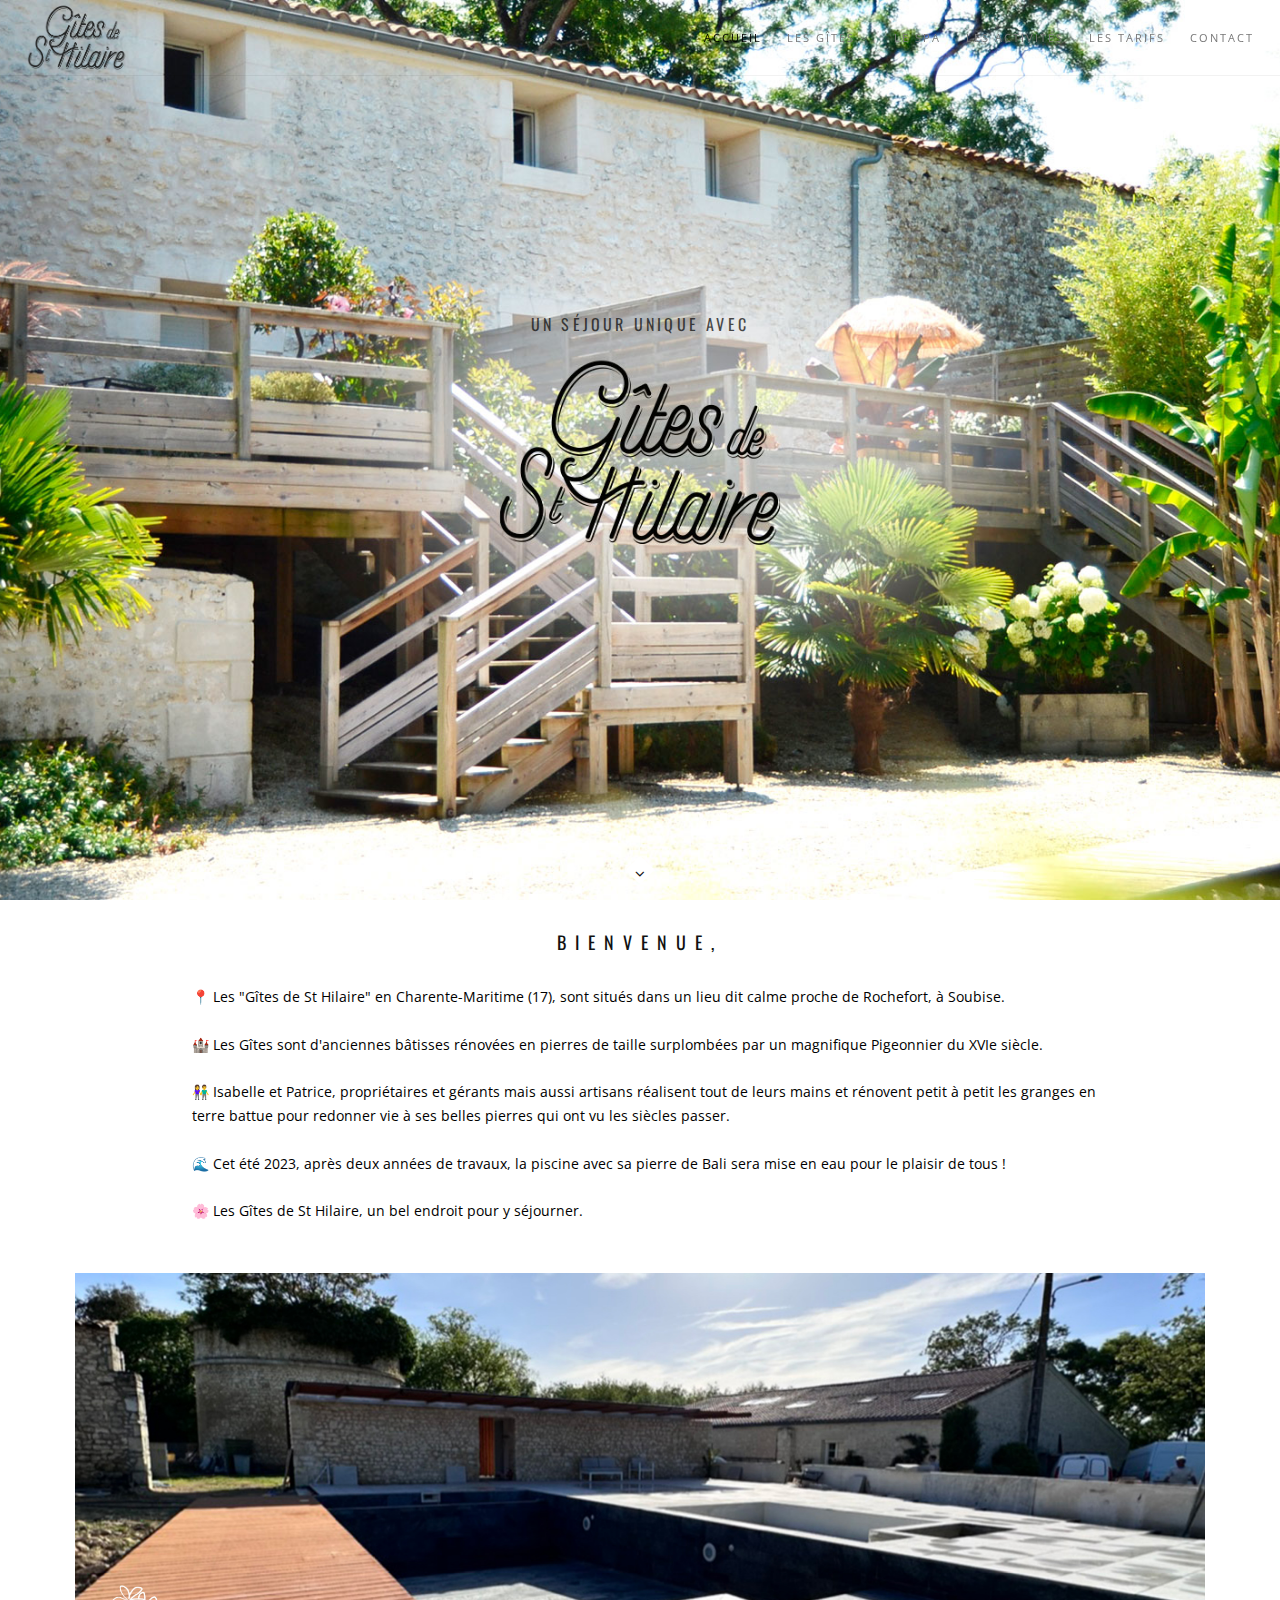
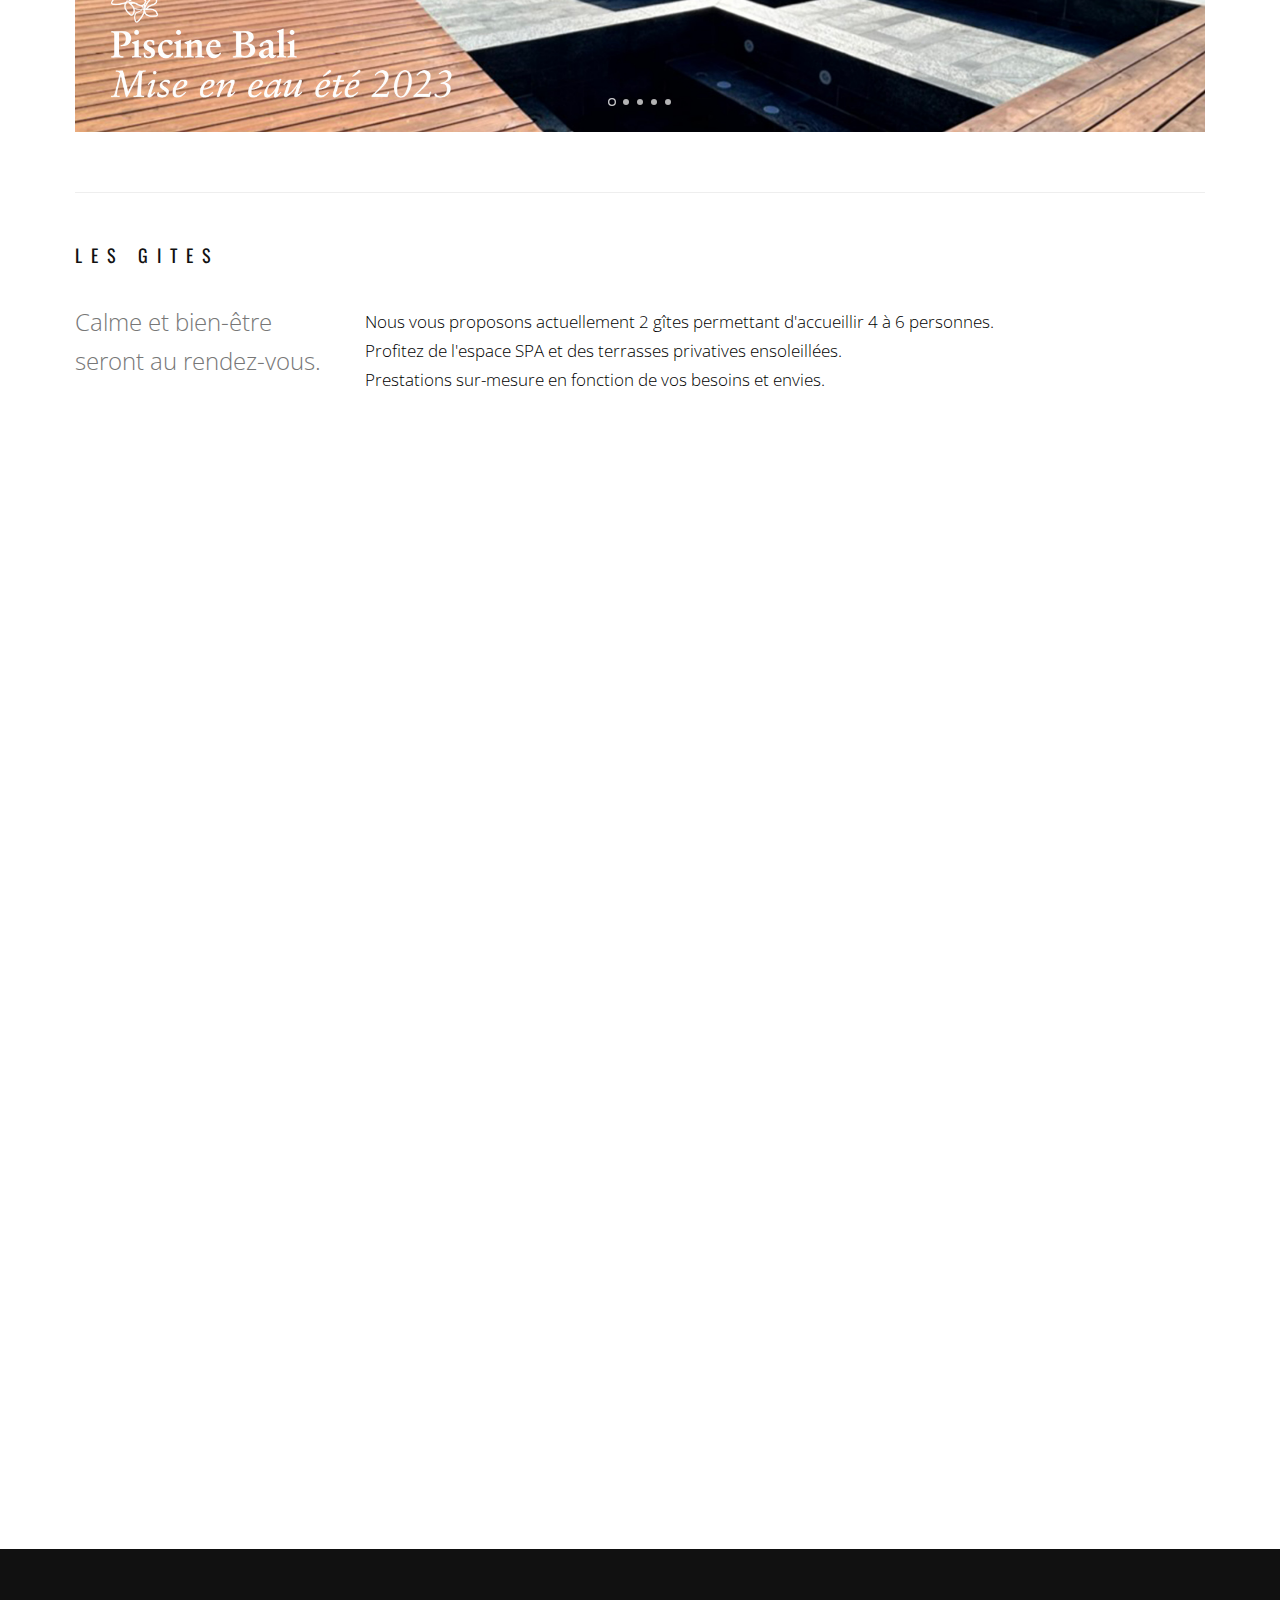
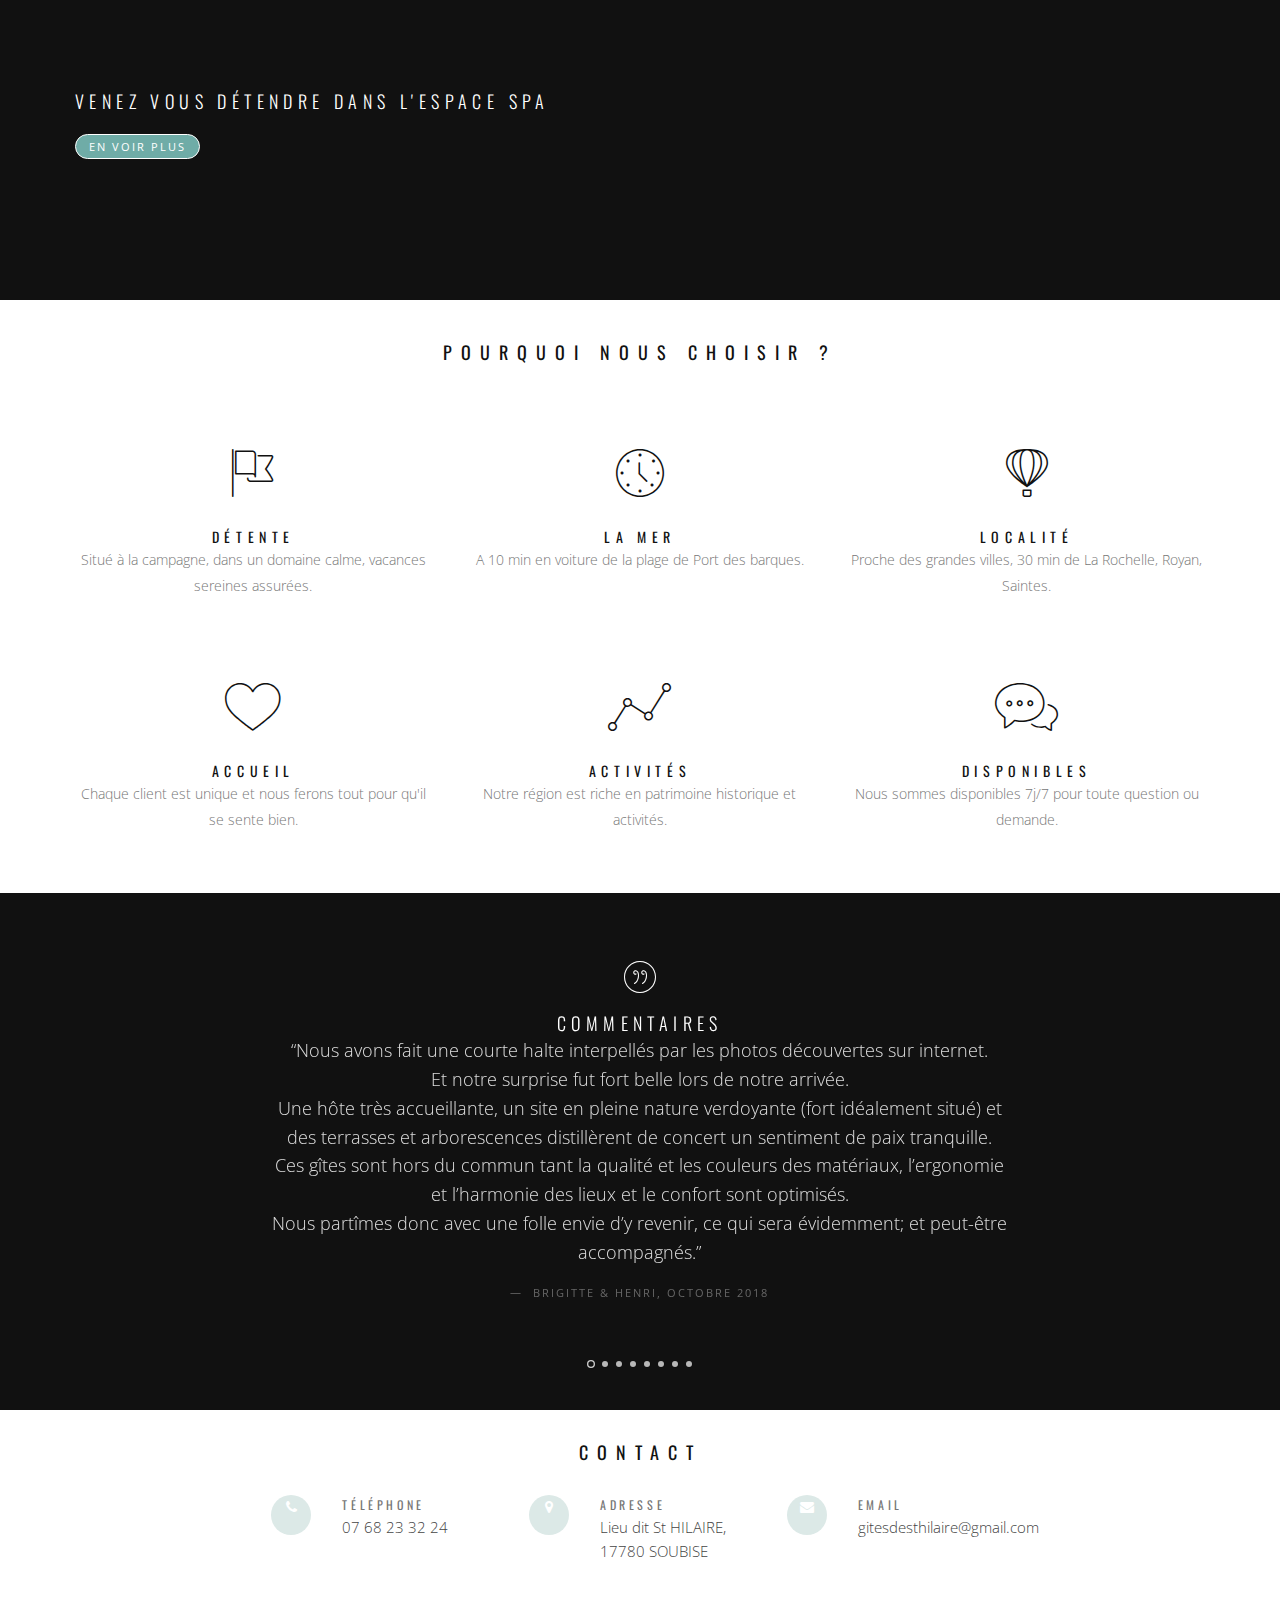
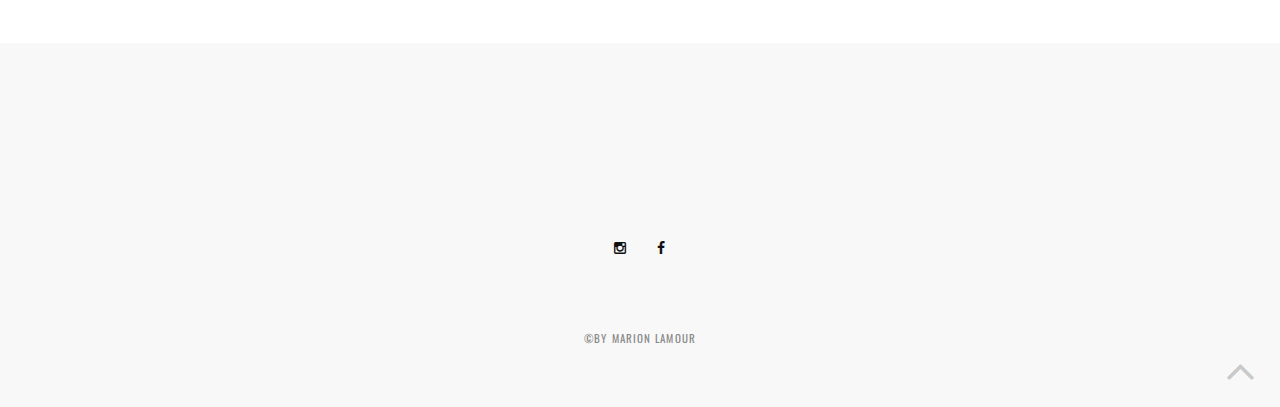
==== commit 6e4ec50c: "piscine" ====
--- a/index.html
+++ b/index.html
@@ -110,7 +110,7 @@
 <section class="page-section" id="about">
                 <div class="container relative">
                     
-                    <h2 class="section-title font-alt mb-10 mb-sm-40">
+                    <h2 class="section-title font-alt mt-30 mb-20 mb-sm-40">
                         Bienvenue,
                     </h2>
                     
@@ -118,10 +118,21 @@
                         <div class="row">
                             <div class="col-md-10 col-md-offset-1">
                                 
-                                <h3 class="section-text align-center mb-40">
-                                    Cette charmante maison en pierre du XVIe siècle est située dans un lieu dit calme de Soubise, en Charente-Maritime (17).</br>
-                                    Un bel endroit pour une famille ou un couple pour y séjourner.
-                                </h3>
+                                <h5 class="section-text-h5 mb-40">
+                                📍 Les "Gîtes de St Hilaire" en Charente-Maritime (17), sont situés dans un lieu dit calme proche de Rochefort, à Soubise. 
+                                </br>
+                                </br>
+                                🏰 Les Gîtes sont d'anciennes bâtisses rénovées en pierres de taille surplombées par un magnifique Pigeonnier du XVIe siècle. 
+                                </br>
+                                </br>
+                                👫 Isabelle et Patrice, propriétaires et gérants mais aussi artisans réalisent tout de leurs mains et rénovent petit à petit les granges en terre battue pour redonner vie à ses belles pierres qui ont vu les siècles passer. 
+                                </br>
+                                </br>
+                                🌊 Cet été 2023, après deux années de travaux, la piscine avec sa pierre de Bali sera mise en eau pour le plaisir de tous ! 
+                                </br>
+                                </br>
+                                🌸 Les Gîtes de St Hilaire, un bel endroit pour y séjourner.
+                                </h5>
                                 
                             </div>
                         </div>
@@ -665,7 +676,7 @@
             <section class="page-section" id="contact">
                 <div class="container relative">
                     
-                    <h2 class="section-title font-alt mb-0 mb-sm-40">
+                    <h2 class="section-title font-alt mt-30 mb-0 mb-sm-40">
                         Contact
                     </h2>
                     
@@ -700,7 +711,7 @@
                                             Adresse
                                         </div>
                                         <div class="ci-text">
-                                            St Hilaire, 17780 SOUBISE
+                                            Lieu dit St HILAIRE, 17780 SOUBISE
                                         </div>
                                     </div>
                                 </div>
@@ -716,7 +727,7 @@
                                             Email
                                         </div>
                                         <div class="ci-text">
-                                            <a href="mailto:contact@sthilaire.com">isabellebiet@orange.fr</a>
+                                            <a href="mailto:contact@sthilaire.com">gitesdesthilaire@gmail.com</a>
                                         </div>
                                     </div>
                                 </div>
--- a/css/style.css
+++ b/css/style.css
@@ -399,6 +399,11 @@
 	margin-bottom: 20px !important;
 }
 
+h5{
+	font-size: 10px;
+	margin-bottom: 20px !important;
+}
+
 h6{
     font-weight: 700;
 }
@@ -690,7 +695,8 @@
 .btn-mod.btn-border{
   	color: #fff;
 	border: 1px solid #fff;
-  	background: transparent;
+	border-radius: 5px;
+  	background: #6faca7;
 }
 .btn-mod.btn-border:hover,
 .btn-mod.btn-border:focus{
@@ -770,9 +776,9 @@
 	border-radius: 30px;
 }
 .btn-mod.btn-round{
-	-webkit-border-radius: 2px;
-	-moz-border-radius: 2px;
-	border-radius: 2px;
+	-webkit-border-radius: 20px;
+	-moz-border-radius: 20px;
+	border-radius: 20px;
 }
 .btn-icon{
 	position: relative;
@@ -2762,6 +2768,13 @@
 	color: black;
 	line-height: 1.7;
 }
+
+.section-text-h5{
+	font-size: 14px;
+	font-weight: 400;
+	color: black;
+	line-height: 1.7;
+}
 .section-text blockquote{
     margin-top: -5px;
 }
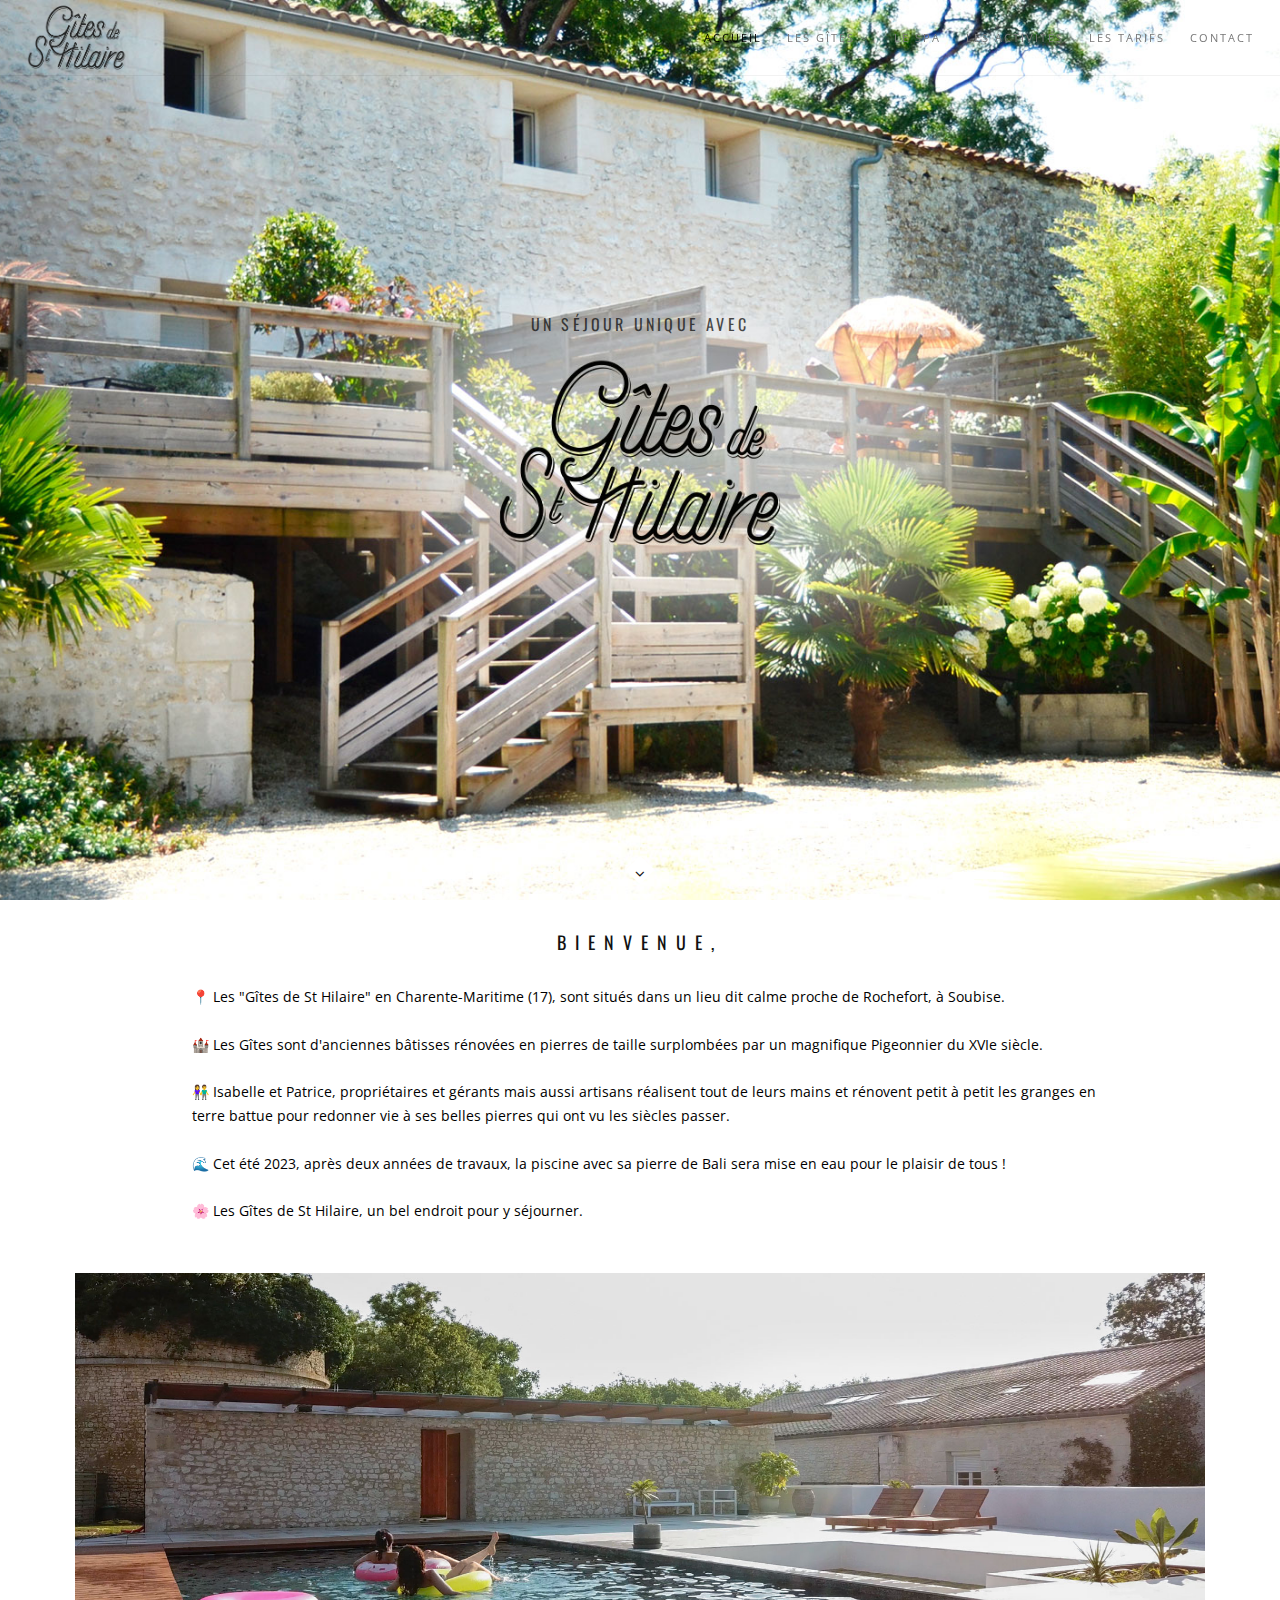
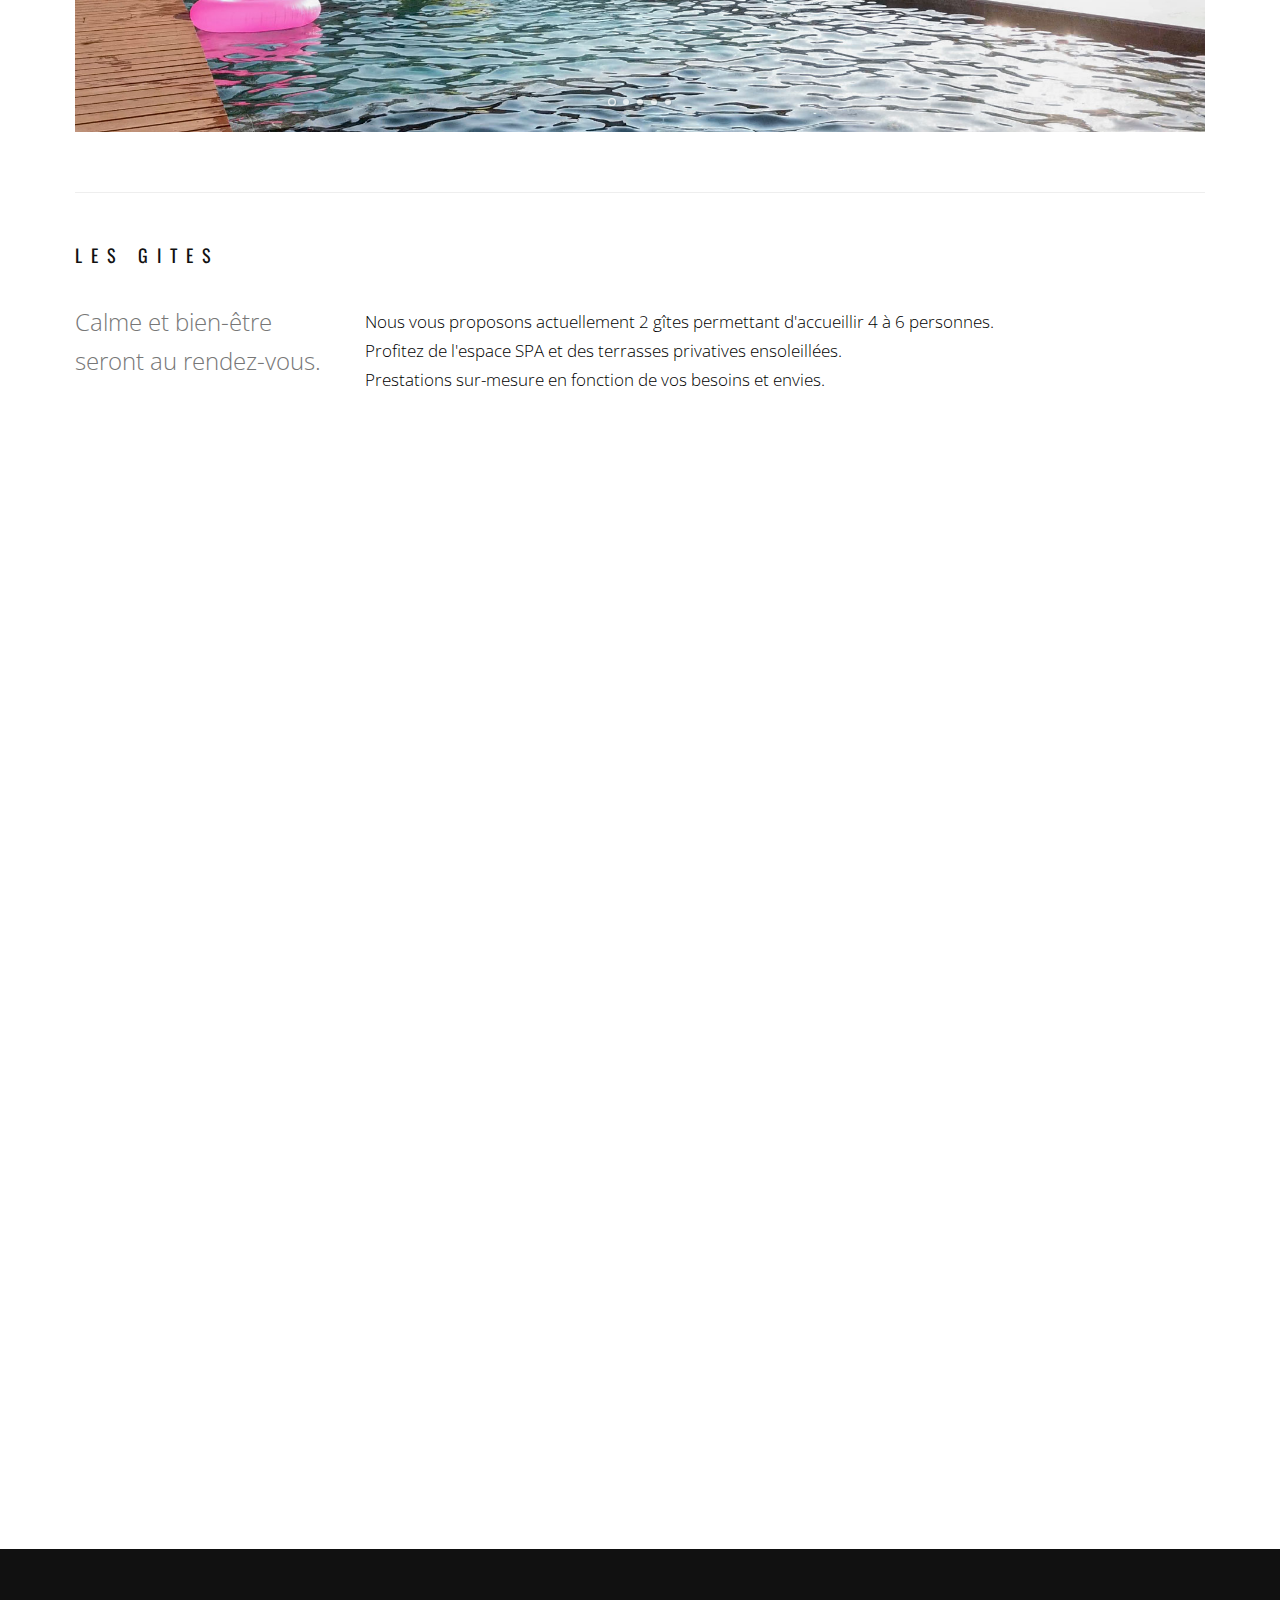
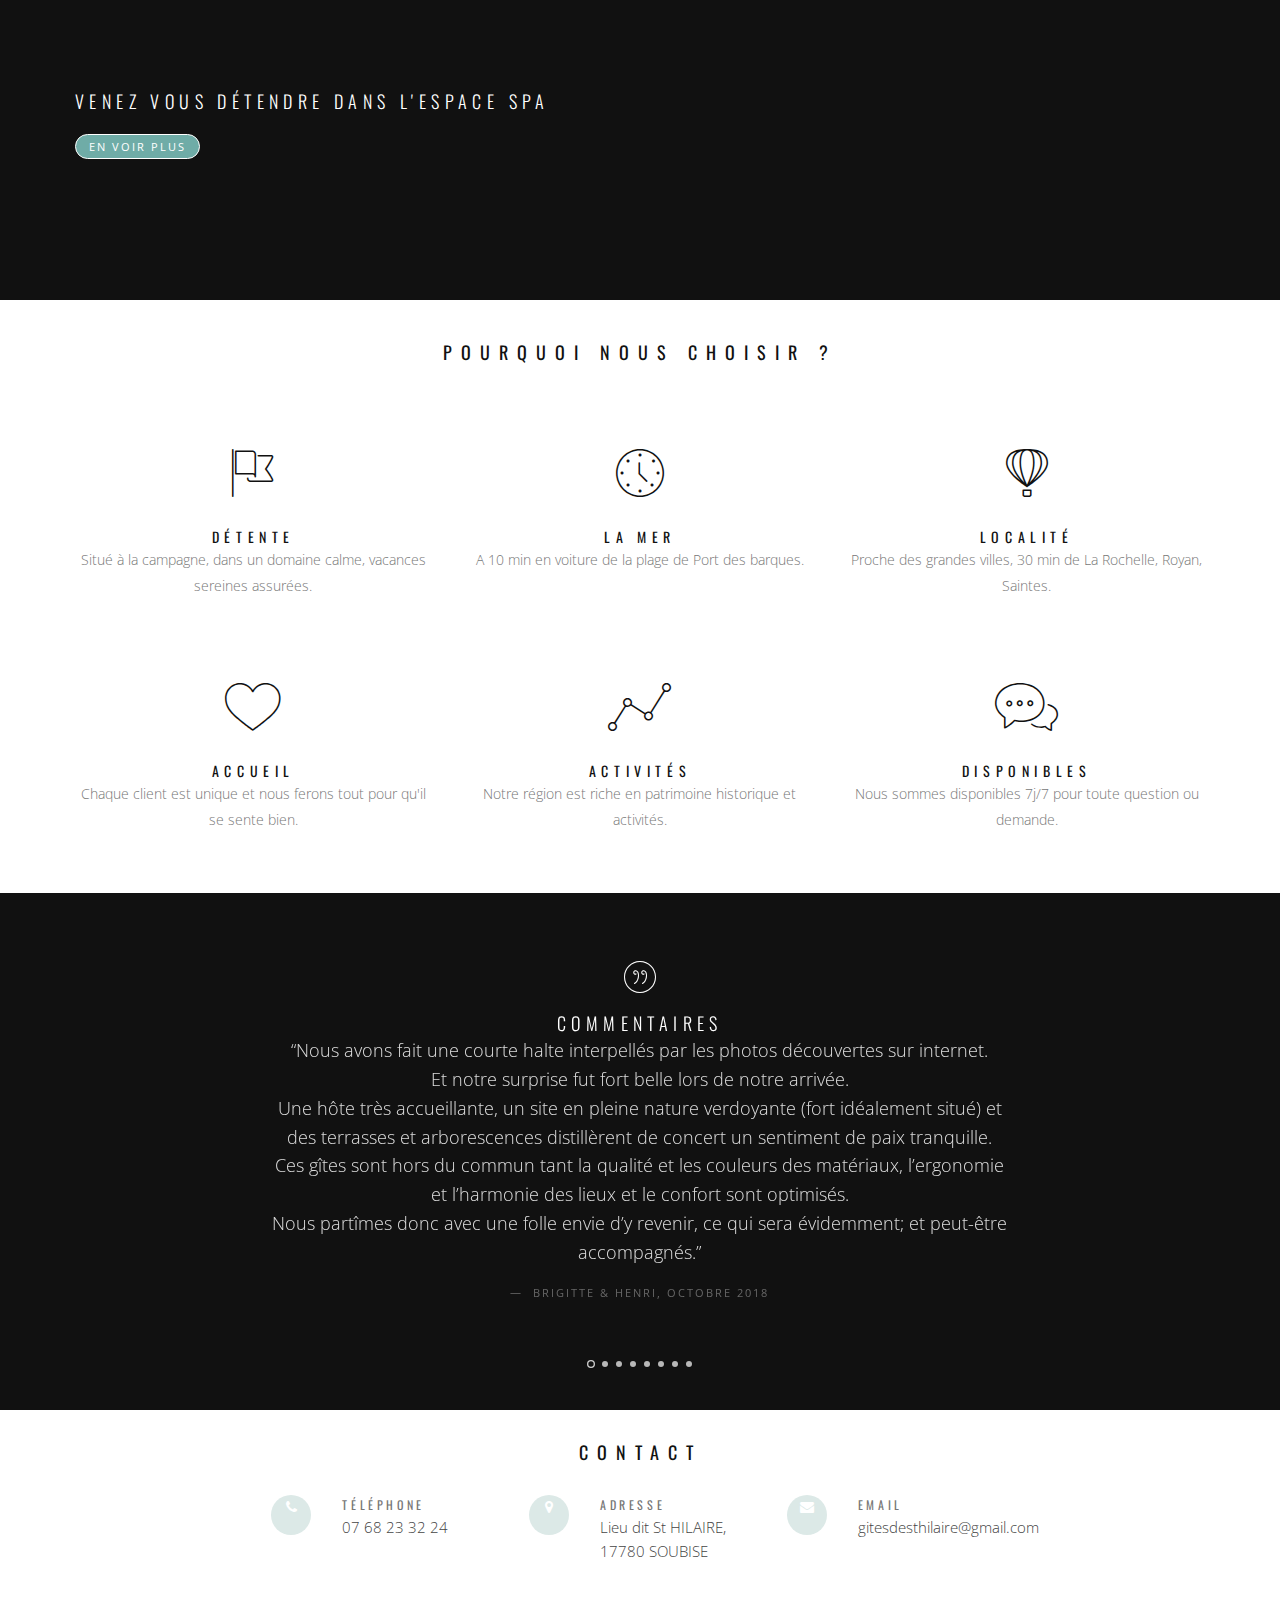
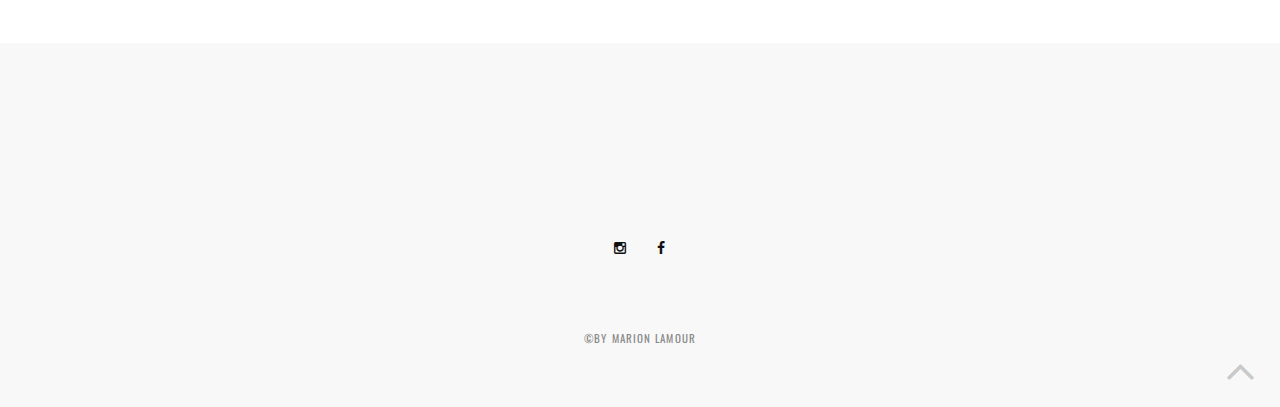
==== commit 4ef3e587: "." ====
--- a/index.html
+++ b/index.html
@@ -142,7 +142,7 @@
                         
                         <ul class="clearlist work-full-slider owl-carousel">
                             <li>
-                                <img src="images/gites/section-bg-6.jpg" alt="" />
+                                <img src="images/piscine/piscine-1.jpg" alt="" />
                             </li>
                             <li>
                                 <img src="images/gites/section-bg-1.jpg" alt="" />
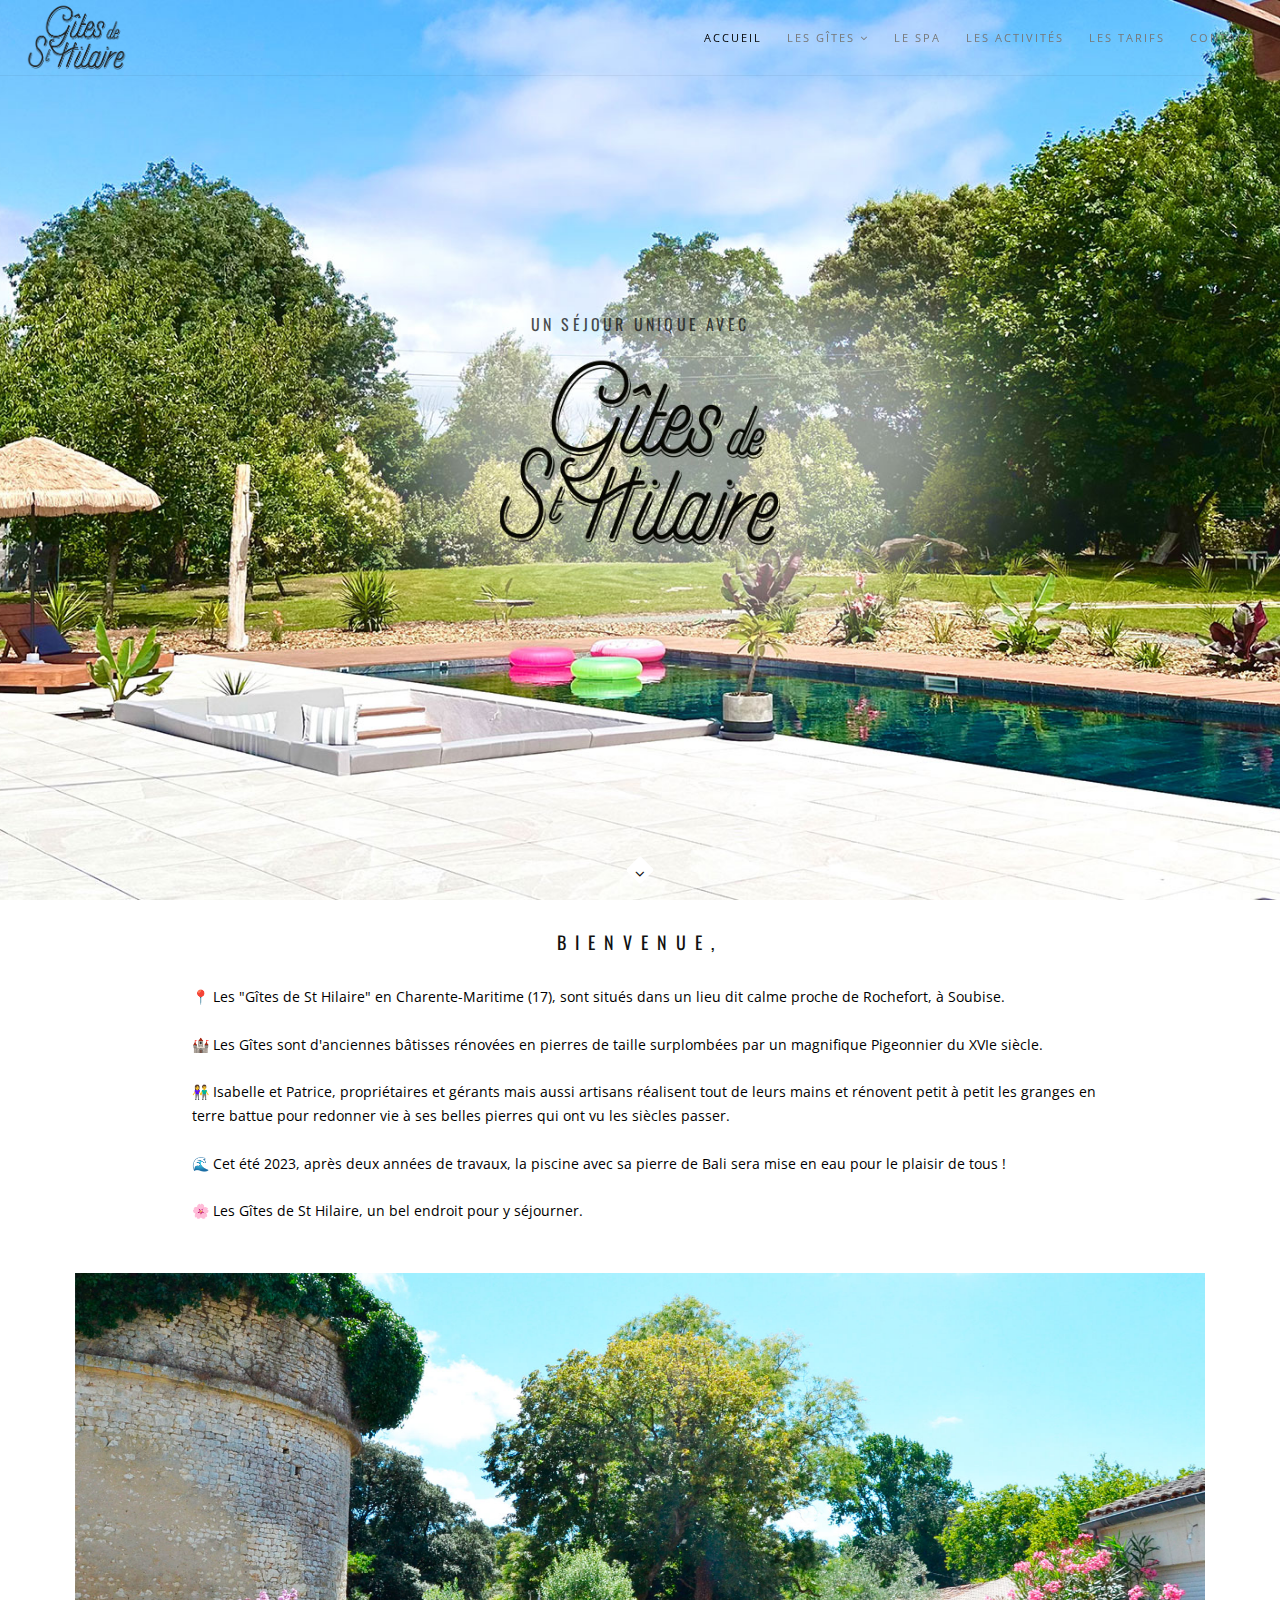
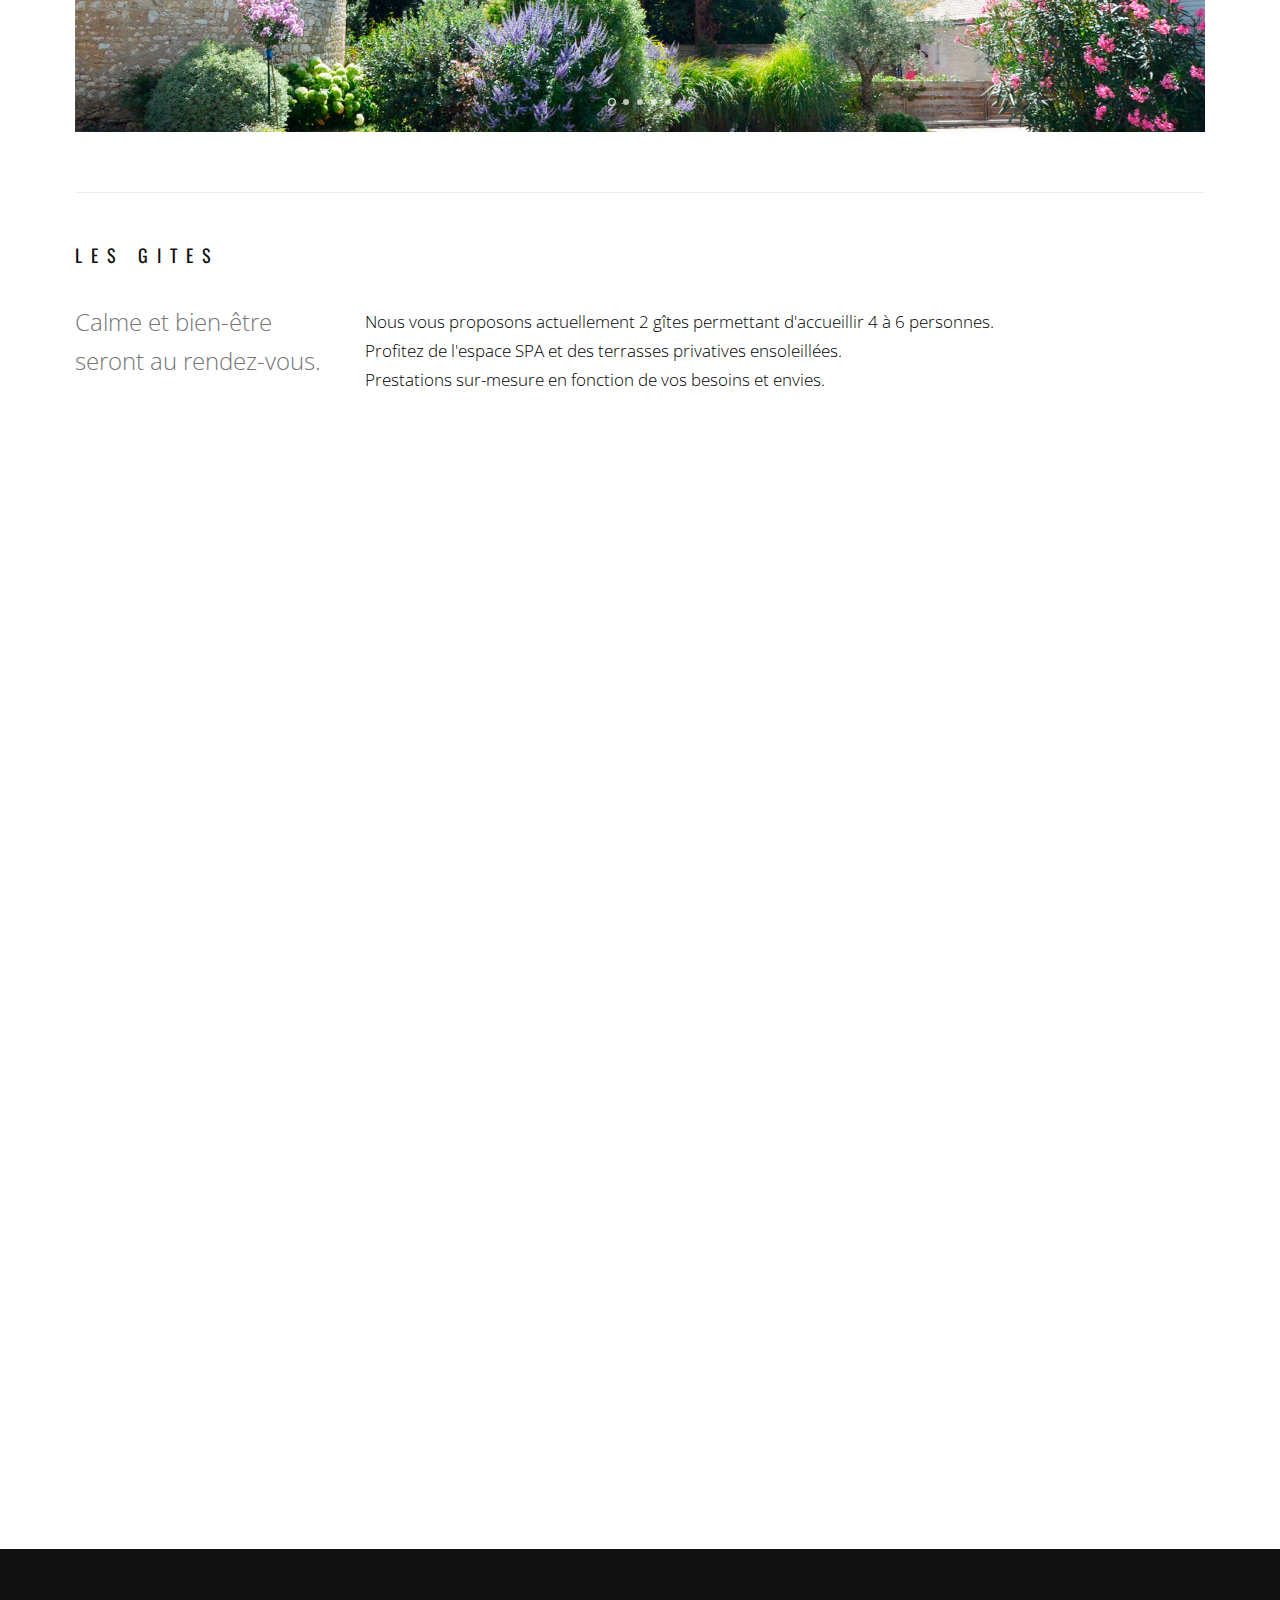
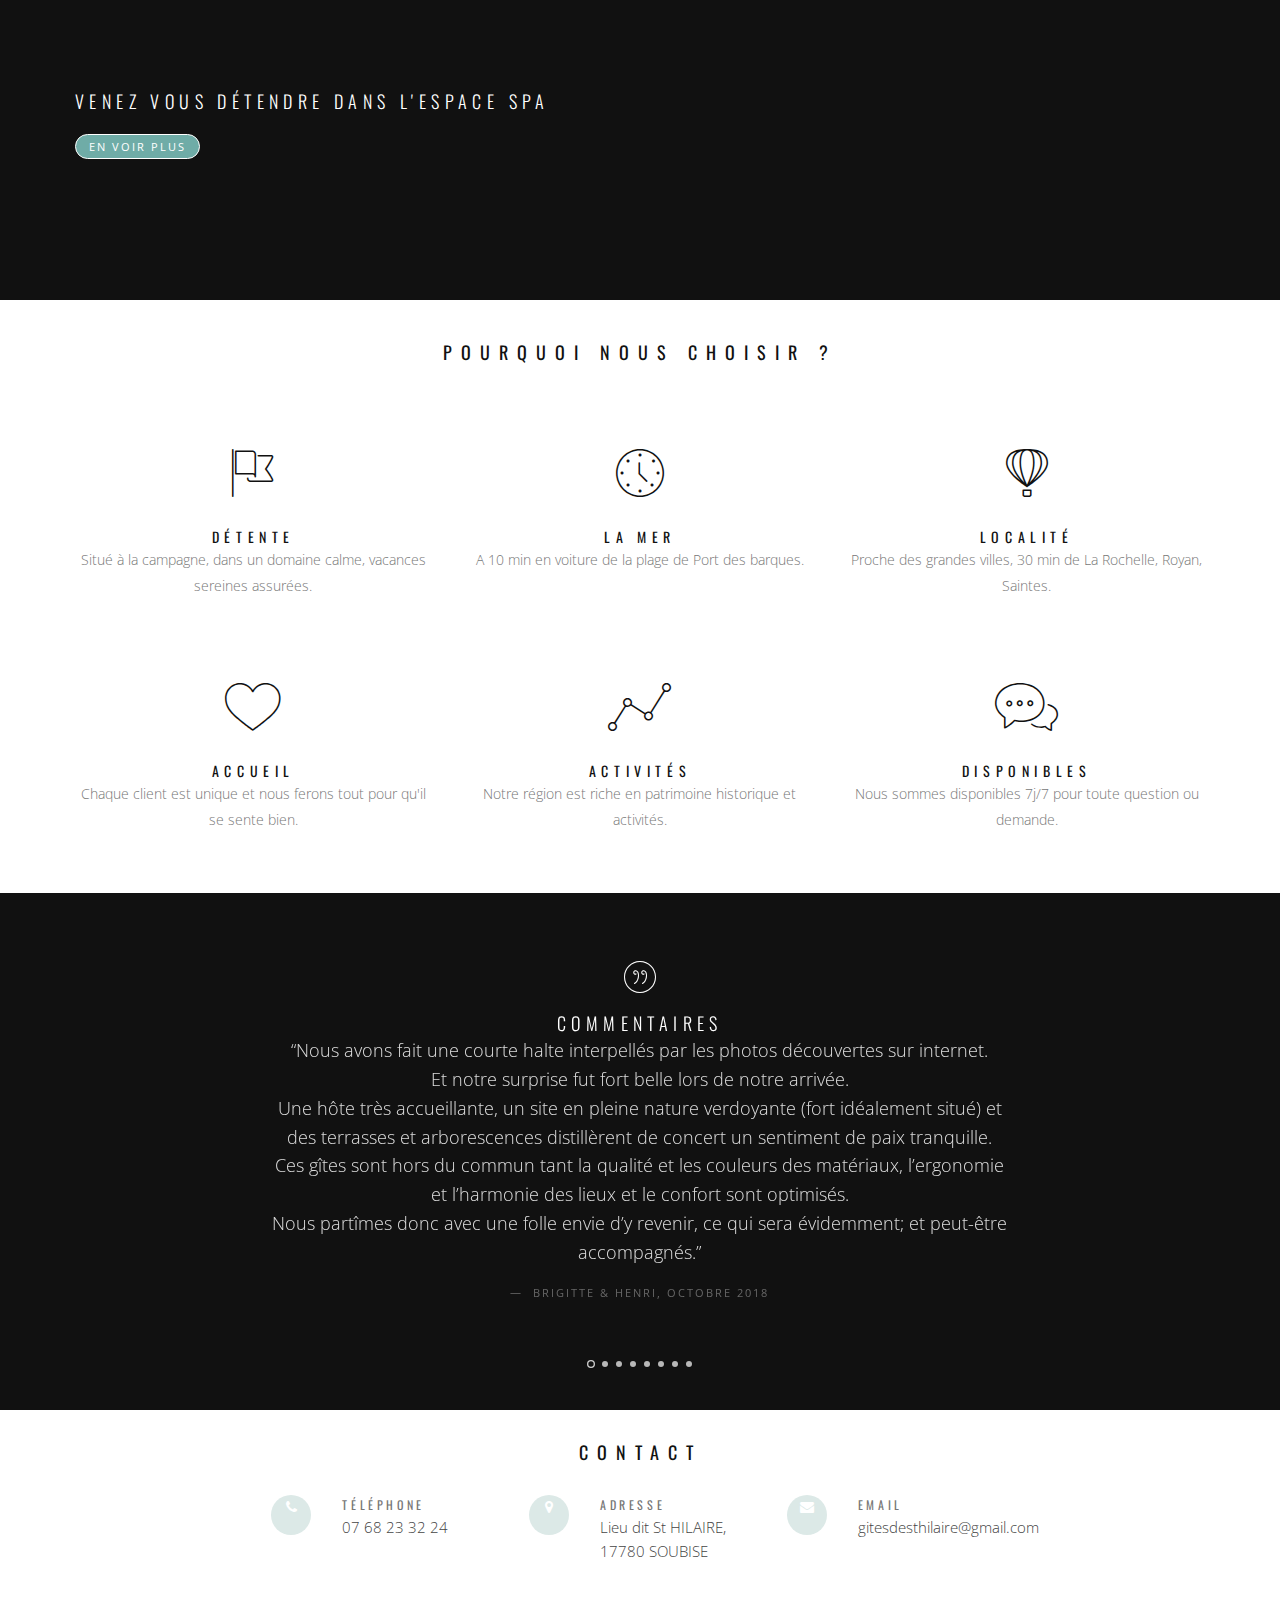
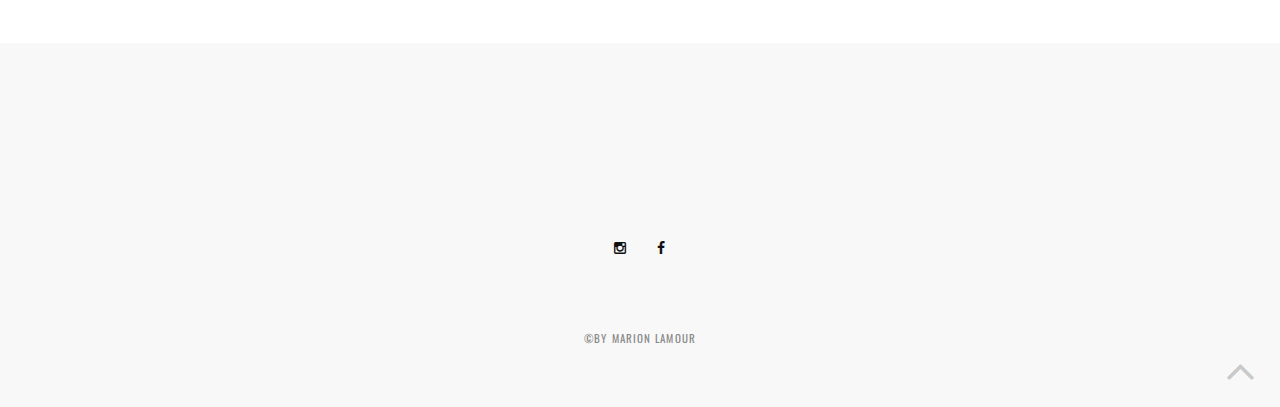
==== commit 636d1058: "photo" ====
--- a/index.html
+++ b/index.html
@@ -45,7 +45,7 @@
         <div class="page" id="top">
             
             <!-- Home Section -->
-            <section class="home-section bg-gray parallax-2" data-background="images/full-width-images/section-bg-0.jpg" id="home">
+            <section class="home-section bg-gray parallax-2" data-background="images/full-width-images/section-bg-piscine1.jpg" id="home">
                 <div class="js-height-full">
                     
                     <!-- Hero Content -->
@@ -141,11 +141,12 @@
                     <div class="work-full-media mb-60 mb-xs-30">
                         
                         <ul class="clearlist work-full-slider owl-carousel">
-                            <li>
-                                <img src="images/piscine/piscine-1.jpg" alt="" />
-                            </li>
+                           
                             <li>
                                 <img src="images/gites/section-bg-1.jpg" alt="" />
+                            </li>
+                             <li>
+                                <img src="images/piscine/piscine-1.jpg" alt="" />
                             </li>
                             <li>
                                 <img src="images/gites/section-bg-2.jpg" alt="" />
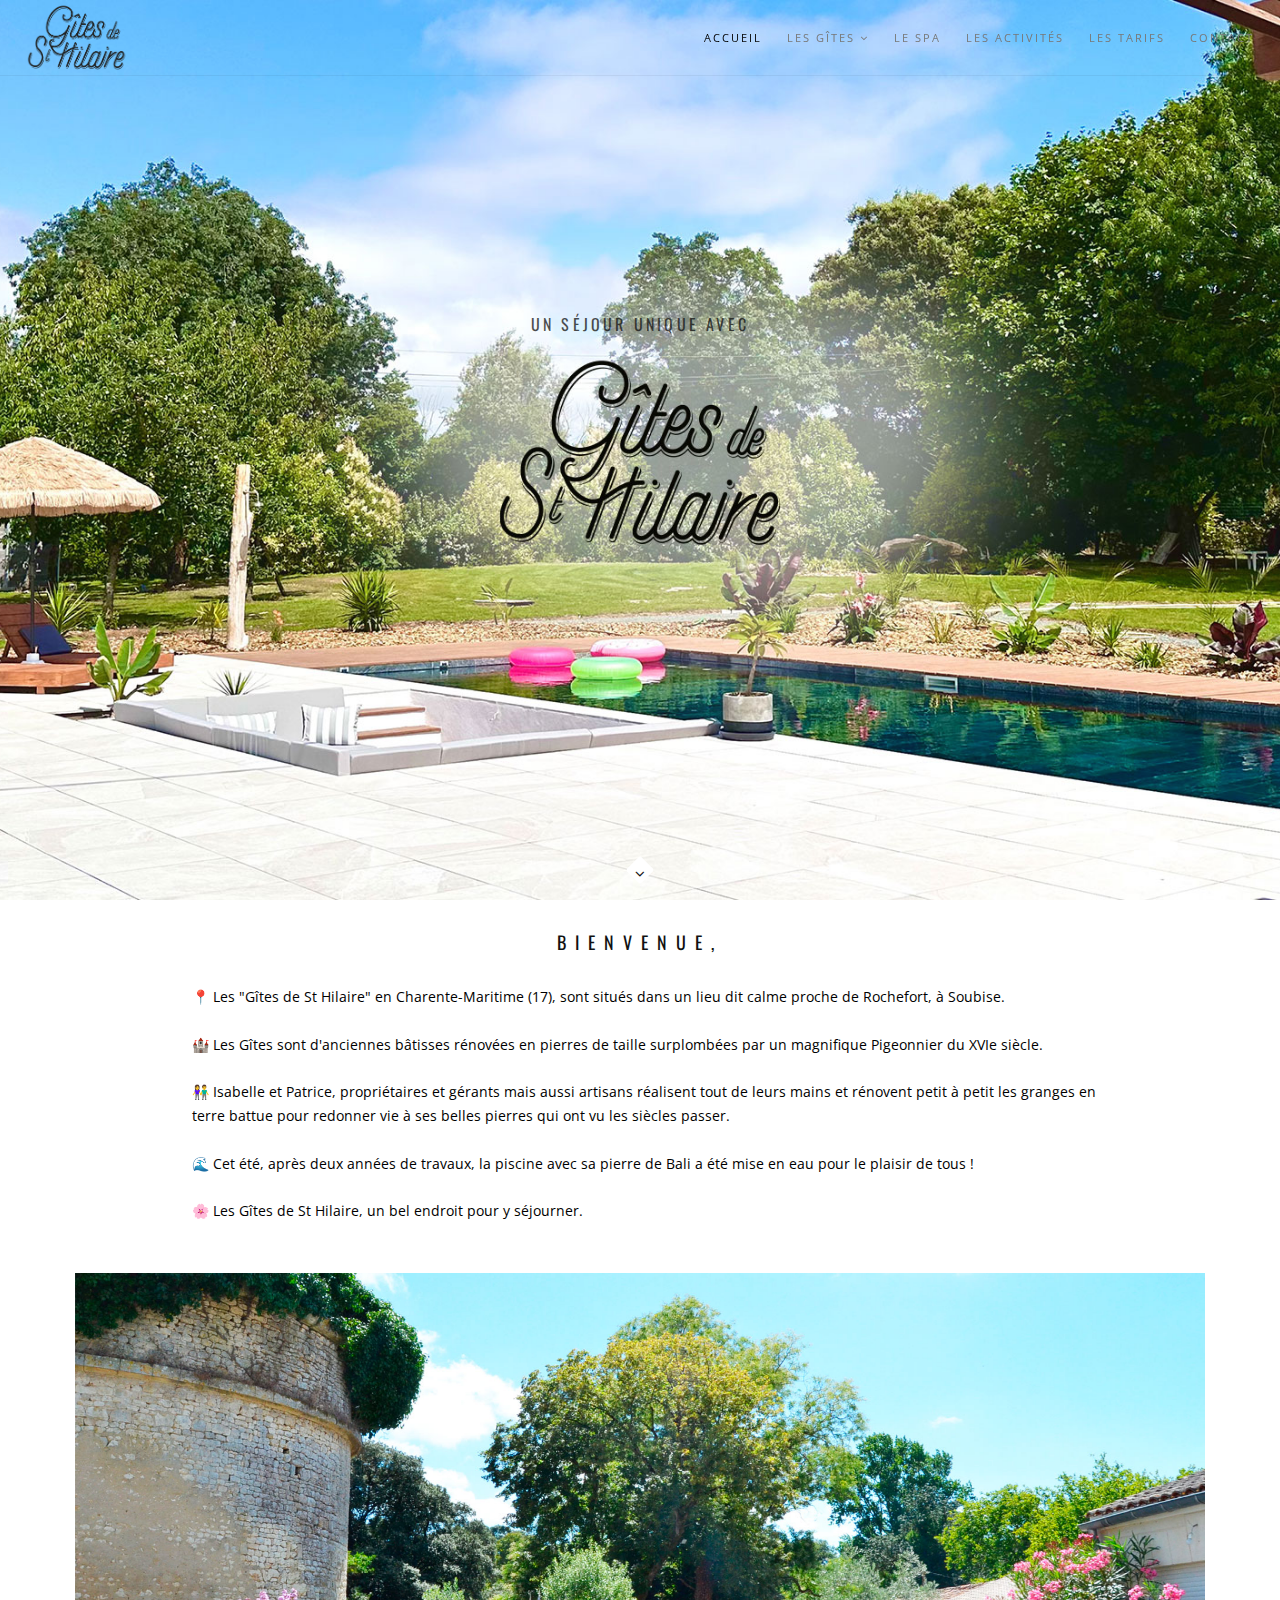
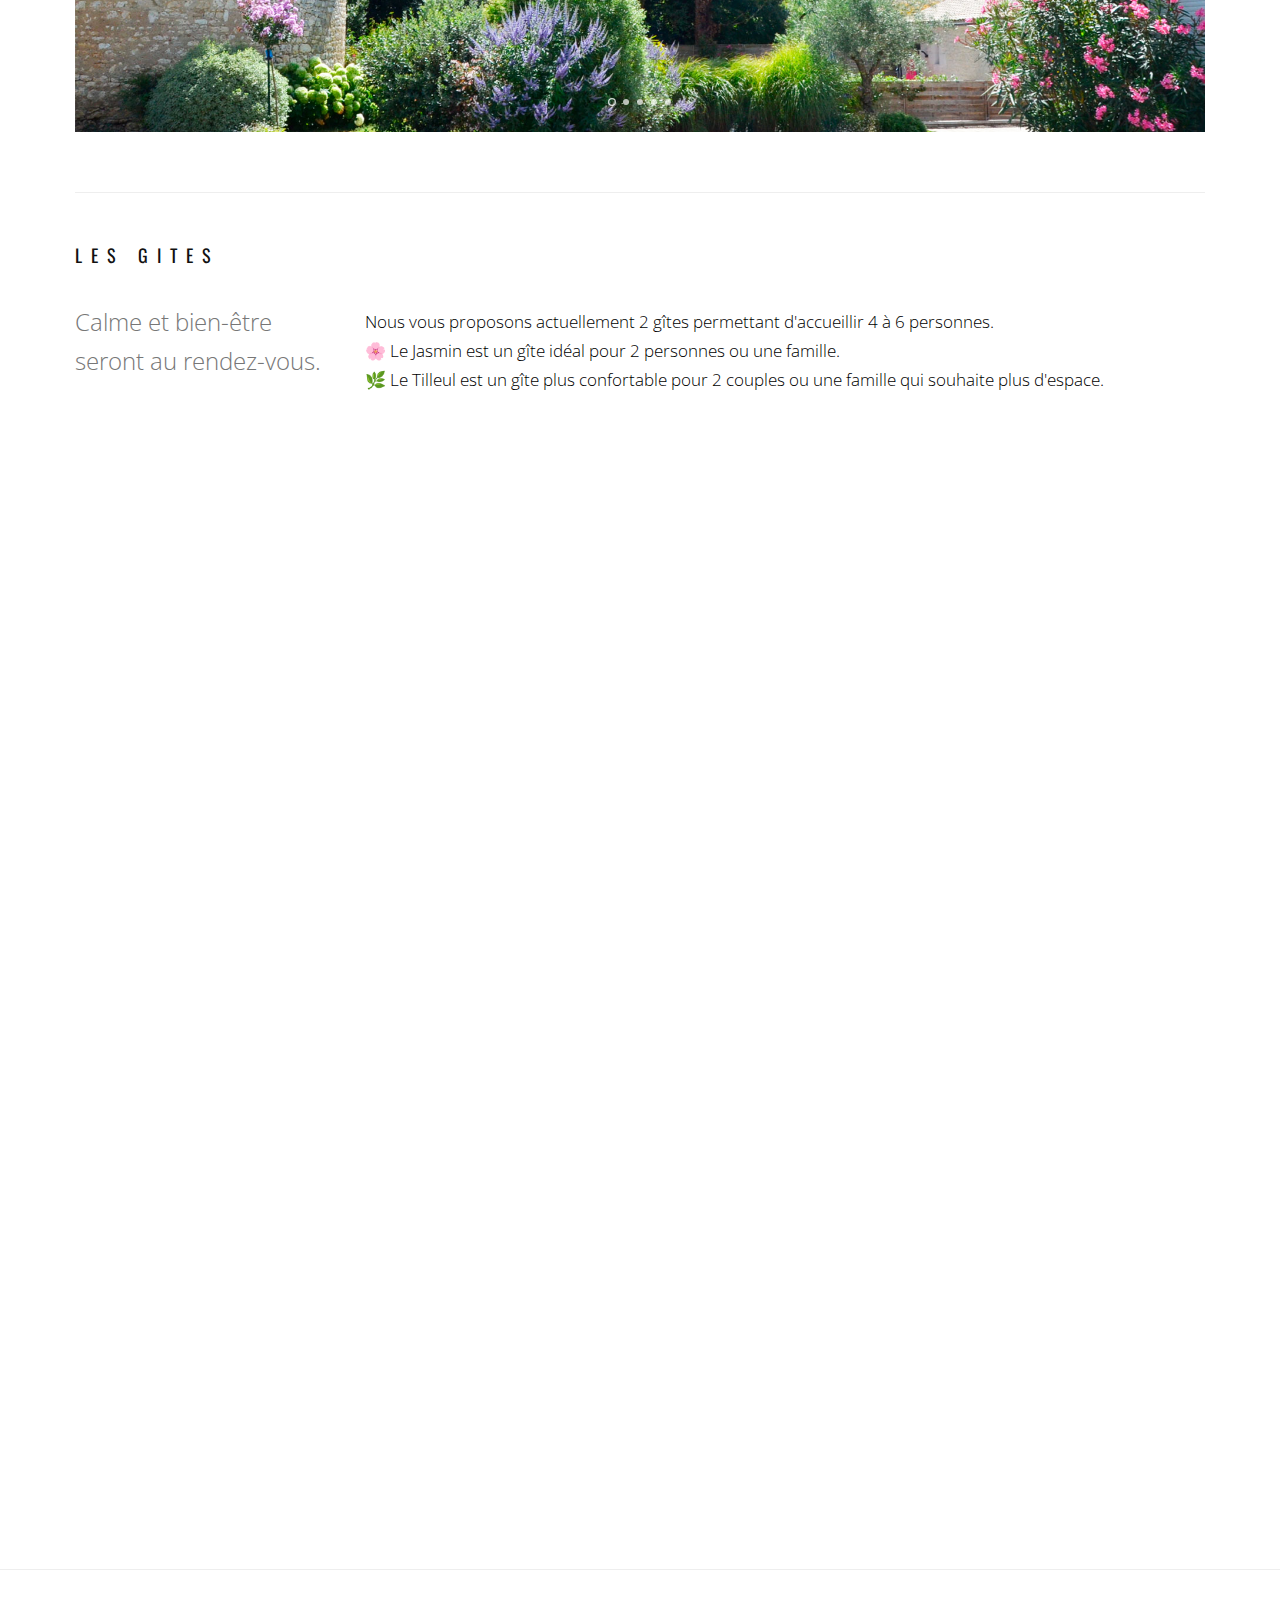
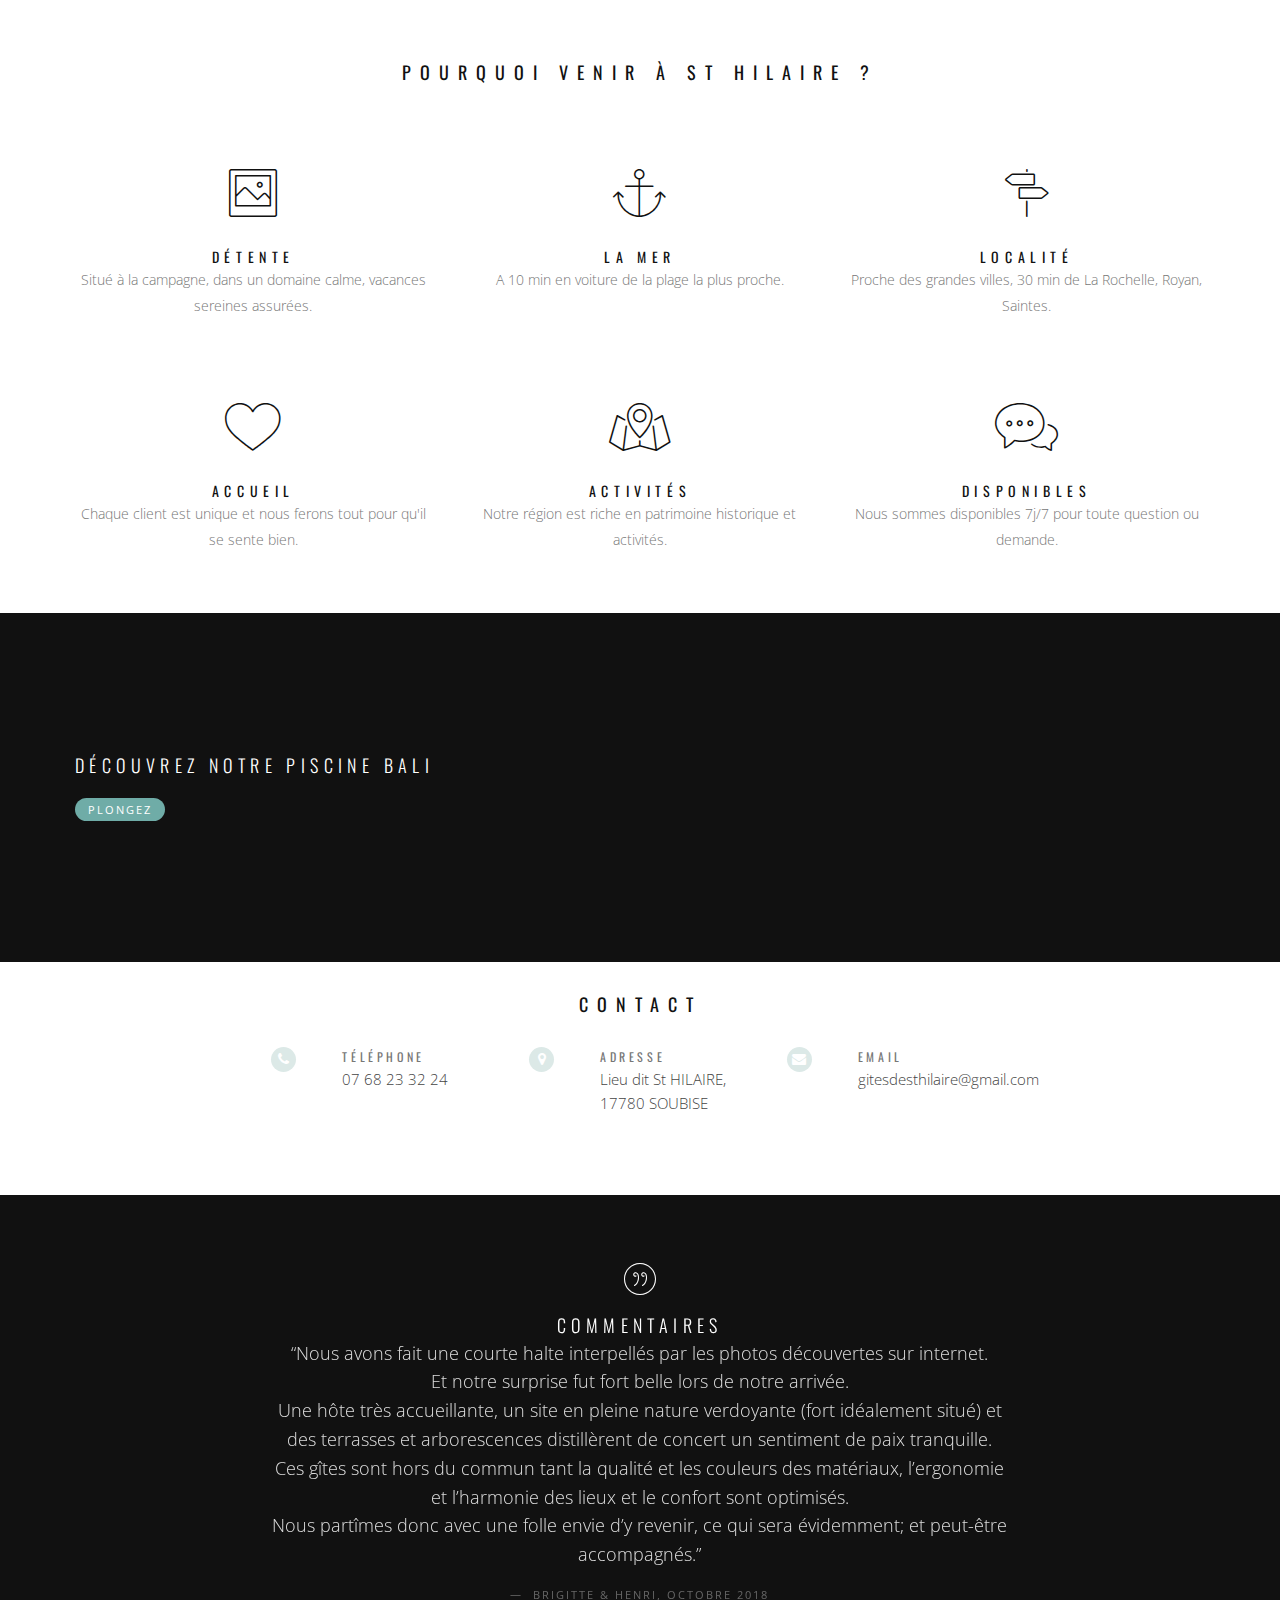
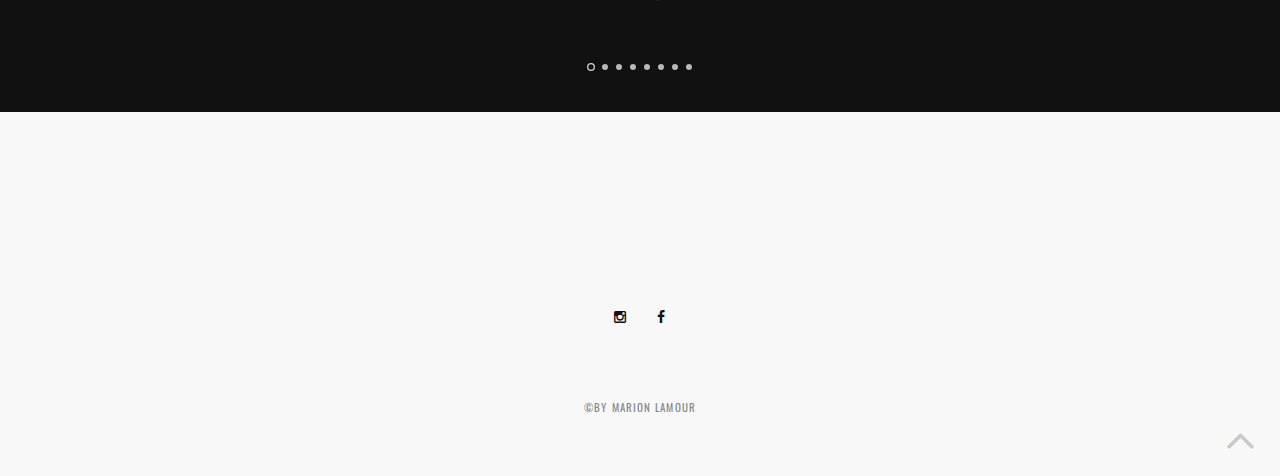
==== commit 1b7b30d4: "big changes 2024" ====
--- a/index.html
+++ b/index.html
@@ -5,7 +5,7 @@
         <meta name="description" content="">
         <meta name="keywords" content="">
         <meta charset="utf-8">
-        <meta name="author" content="Marion B-Lamour">
+        <meta name="author" content="Marion Lamour">
         <!--[if IE]><meta http-equiv='X-UA-Compatible' content='IE=edge,chrome=1'><![endif]-->
         <meta name="viewport" content="width=device-width, initial-scale=1.0, maximum-scale=1.0" />
         
@@ -128,7 +128,7 @@
                                 👫 Isabelle et Patrice, propriétaires et gérants mais aussi artisans réalisent tout de leurs mains et rénovent petit à petit les granges en terre battue pour redonner vie à ses belles pierres qui ont vu les siècles passer. 
                                 </br>
                                 </br>
-                                🌊 Cet été 2023, après deux années de travaux, la piscine avec sa pierre de Bali sera mise en eau pour le plaisir de tous ! 
+                                🌊 Cet été, après deux années de travaux, la piscine avec sa pierre de Bali a été mise en eau pour le plaisir de tous ! 
                                 </br>
                                 </br>
                                 🌸 Les Gîtes de St Hilaire, un bel endroit pour y séjourner.
@@ -184,9 +184,10 @@
                             </div>
                             
                             <div class="col-md-9 mb-sm-50 mb-xs-30">
-                                Nous vous proposons actuellement 2 gîtes permettant d'accueillir 4 à 6 personnes. </br>
-								Profitez de l'espace SPA et des terrasses privatives ensoleillées.</br>
-                                Prestations sur-mesure en fonction de vos besoins et envies.
+                                Nous vous proposons actuellement 2 gîtes permettant d'accueillir 4 à 6 personnes.</br>
+                                🌸 Le Jasmin est un gîte idéal pour 2 personnes ou une famille. </br>
+                                🌿 Le Tilleul est un gîte plus confortable pour 2 couples ou une famille qui souhaite plus d'espace.
+
                             </div>
                             
                         </div>
@@ -232,11 +233,12 @@
                             <!-- About Project -->
                             <div class="text">
                                 
-                                <h3 class="section-title font-alt align-left mb-0 mb-xxs-10">Le Gîte JASMIN </h3>
+                                <h3 class="section-title font-alt align-left mb-0 mb-xxs-10">Le Gîte JASMIN🌸</h3>
                                 
                                 <p>
-                                    DE 4 à 6 PERSONNES </br>
+                                    4 PERSONNES </br>
                                     2 chambres (1 lit double, 2 lits simple)</br>
+                                    1 salle de bain</br>
                                     1 canapé convertible</br>
                                     </br>
                                     EQUIPEMENT</br>
@@ -295,13 +297,13 @@
                             <!-- About Project -->
                             <div class="text">
                                 
-                                <h3 class="section-title font-alt align-left mb-0 mb-xxs-10">Le gîte TILLEUL</h3>
+                                <h3 class="section-title font-alt align-left mb-0 mb-xxs-10">Le gîte TILLEUL🌿</h3>
                                 <p>
                                     
                                     </br>
-                                    4 PERSONNES</br>
+                                    DE 4 à 6 PERSONNES</br>
                                     2 chambres ( 1 lit double, 2 lits simple)</br>
-                                    1 Salon avec canapé convertible</br>
+                                    2 Salles de bain</br>
                                     1 Salon Mezzanine avec canapé convertible</br>
                                     </br>
                                     EQUIPEMENT</br>
@@ -323,38 +325,10 @@
 
  <!-- End Gite 2 -->
 
-              <!-- About Section --> 
-                    
-             </div>
-
-            <!-- End About Section -->
-          
-            <!-- Call Action Section -->
-            <section class="small-section pt-0 pb-0 banner-section bg-dark" data-background="images/spa/spa3.jpg">
-                <div class="container relative">
-                    
-                    <div class="row">
-                        
-                        <div class="col-sm-6">
-                            
-                            <div class="mt-140 mt-lg-80 mb-140 mb-lg-80">
-                                <div class="banner-content">
-                                    <h3 class="banner-heading font-alt white">Venez vous détendre dans l'Espace SPA</h3>
-                            
-                                    <div class="local-scroll">
-                                        <a href="pages-lespa.html" class="btn btn-mod btn-circle btn-border mt-20">En voir plus</a>
-                                    </div>
-                                </div>
-                            </div>
-                            
-                        </div>
-                        
-                    </div>
-                    
-                </div>
-            </section>
-            <!-- End Call Action Section -->
-
+
+ <!-- Divider -->
+            <hr class="mb-50"/>
+ <!-- End Divider -->
 
   
             <!-- Features Section -->
@@ -362,7 +336,7 @@
                 <div class="container relative pb-60">
                     
                     <h2 class="section-title font-alt mt-40 mb-70 mb-sm-40">
-                        Pourquoi nous choisir ?
+                        Pourquoi venir à St Hilaire ?
                     </h2>
                     
                     <!-- Features Grid -->
@@ -372,7 +346,7 @@
                         <div class="col-sm-6 col-md-4 col-lg-4">
                             <div class="alt-features-item align-center">
                                 <div class="alt-features-icon">
-                                    <span class="icon-flag"></span>
+                                    <span class=" icon-picture"></span>
                                 </div>
                                 <h3 class="alt-features-title font-alt">Détente</h3>
                                 <div class="alt-features-descr">
@@ -386,11 +360,11 @@
                         <div class="col-sm-6 col-md-4 col-lg-4">
                             <div class="alt-features-item align-center">
                                 <div class="alt-features-icon">
-                                    <span class="icon-clock"></span>
+                                    <span class="icon-anchor"></span>
                                 </div>
                                 <h3 class="alt-features-title font-alt">La mer</h3>
                                 <div class="alt-features-descr">
-                                    A 10 min en voiture de la plage de Port des barques. 
+                                    A 10 min en voiture de la plage la plus proche. 
                                 </div>
                             </div>
                         </div>
@@ -400,7 +374,7 @@
                         <div class="col-sm-6 col-md-4 col-lg-4">
                             <div class="alt-features-item align-center">
                                 <div class="alt-features-icon">
-                                    <span class="icon-hotairballoon"></span>
+                                    <span class="icon-streetsign"></span>
                                 </div>
                                 <h3 class="alt-features-title font-alt">Localité</h3>
                                 <div class="alt-features-descr">
@@ -428,7 +402,7 @@
                         <div class="col-sm-6 col-md-4 col-lg-4">
                             <div class="alt-features-item align-center">
                                 <div class="alt-features-icon">
-                                    <span class="icon-linegraph"></span>
+                                    <span class="icon-map"></span>
                                 </div>
                                 <h3 class="alt-features-title font-alt">Activités</h3>
                                 <div class="alt-features-descr">
@@ -458,10 +432,112 @@
                 </div>
             </section>
             <!-- End Features Section -->
-            
-
-            
-            <!-- Testimonials Section -->
+          
+
+
+           <!-- Call Action Section -->
+            <section class="small-section pt-0 pb-0 banner-section bg-dark" data-background="images/piscine/piscine-2.jpg">
+                <div class="container relative">
+                    
+                    <div class="row">
+                        
+                        <div class="col-sm-6">
+                            
+                            <div class="mt-140 mt-lg-80 mb-140 mb-lg-80">
+                                <div class="banner-content">
+                                    <h3 class="banner-heading font-alt white">Découvrez notre piscine Bali</h3>
+                            
+                                    <div class="local-scroll">
+                                        <a href="pages-lespa.html" class="btn btn-mod btn-circle btn-border mt-20">Plongez</a>
+                                    </div>
+                                </div>
+                            </div>
+                            
+                        </div>
+                        
+                    </div>
+                    
+                </div>
+            </section>
+            <!-- End Call Action Section -->
+
+            
+           
+            
+
+            
+            
+            <!-- Contact Section -->
+            <section class="page-section" id="contact">
+                <div class="container relative">
+                    
+                    <h2 class="section-title font-alt mt-30 mb-0 mb-sm-40">
+                        Contact
+                    </h2>
+                    
+                    <div class="row mb-60 mb-xs-40">
+                        
+                        <div class="col-md-8 col-md-offset-2">
+                            <div class="row">
+                                
+                                <!-- Phone -->
+                                <div class="col-sm-6 col-lg-4 pt-20 pb-20 pb-xs-0">
+                                    <div class="contact-item">
+                                        <div class="ci-icon">
+                                            <i class="fa fa-phone"></i>
+                                        </div>
+                                        <div class="ci-title font-alt">
+                                            Téléphone
+                                        </div>
+                                        <div class="ci-text">
+                                            07 68 23 32 24
+                                        </div>
+                                    </div>
+                                </div>
+                                <!-- End Phone -->
+                                
+                                <!-- Address -->
+                                <div class="col-sm-6 col-lg-4 pt-20 pb-20 pb-xs-0">
+                                    <div class="contact-item">
+                                        <div class="ci-icon">
+                                            <i class="fa fa-map-marker"></i>
+                                        </div>
+                                        <div class="ci-title font-alt">
+                                            Adresse
+                                        </div>
+                                        <div class="ci-text">
+                                            Lieu dit St HILAIRE, 17780 SOUBISE
+                                        </div>
+                                    </div>
+                                </div>
+                                <!-- End Address -->
+                                
+                                <!-- Email -->
+                                <div class="col-sm-6 col-lg-4 pt-20 pb-20 pb-xs-0">
+                                    <div class="contact-item">
+                                        <div class="ci-icon">
+                                            <i class="fa fa-envelope"></i>
+                                        </div>
+                                        <div class="ci-title font-alt">
+                                            Email
+                                        </div>
+                                        <div class="ci-text">
+                                            <a href="mailto:contact@sthilaire.com">gitesdesthilaire@gmail.com</a>
+                                        </div>
+                                    </div>
+                                </div>
+                                <!-- End Email -->
+                                
+                            </div>
+                        </div>
+                        
+                    </div>
+                    
+                </div>
+            </section>
+            <!-- End Contact Section -->
+
+             <!-- Testimonials Section -->
             <section class="page-section bg-dark bg-dark-alfa-70 fullwidth-slider pt-60 pb-60" data-background="images/full-width-images/section-bg-3.jpg">
                  <!-- Slide Item -->
                 <div>
@@ -533,7 +609,7 @@
 
                                     </p>
                                     <footer class="testimonial-author">
-                                       	Sébastien, septembre 2017, Air Bnb
+                                        Sébastien, septembre 2017, Air Bnb
                                     </footer>
                                 </blockquote>
                             </div>
@@ -653,12 +729,12 @@
                                 <blockquote class="testimonial white">
                                     <p>
                                         “Séjour réussi dans un gîte très agréable qui offre repos, détente et visites. A recommander.
-										Hôtes accueillants soucieux du bien être de leurs locataires et de contacts très agréables.
-										Gîte au design recherché offrant un équipement complet, une excellente literie, 2 terrasses permettant de profiter de l'extérieur dont une avec vue sur le beau pigeonnier. Vaste espace détente avec Jaccuzzi, très réussi pour des séances relaxantes dans un décor zen. Situation géographique calme et centrale pour découvrir la région (les îles, La Rochelle, Le zoo de La Palmyre, Saintes). Belle rénovation”
-	
+                                        Hôtes accueillants soucieux du bien être de leurs locataires et de contacts très agréables.
+                                        Gîte au design recherché offrant un équipement complet, une excellente literie, 2 terrasses permettant de profiter de l'extérieur dont une avec vue sur le beau pigeonnier. Vaste espace détente avec Jaccuzzi, très réussi pour des séances relaxantes dans un décor zen. Situation géographique calme et centrale pour découvrir la région (les îles, La Rochelle, Le zoo de La Palmyre, Saintes). Belle rénovation”
+    
                                     </p>
                                     <footer class="testimonial-author">
-                                       Paul, septembre 2017, Abritel	
+                                       Paul, septembre 2017, Abritel    
                                     </footer>
                                 </blockquote>
                             </div>
@@ -669,79 +745,6 @@
                 
             </section>
             <!-- End Testimonials Section -->
-            
-
-            
-            
-            <!-- Contact Section -->
-            <section class="page-section" id="contact">
-                <div class="container relative">
-                    
-                    <h2 class="section-title font-alt mt-30 mb-0 mb-sm-40">
-                        Contact
-                    </h2>
-                    
-                    <div class="row mb-60 mb-xs-40">
-                        
-                        <div class="col-md-8 col-md-offset-2">
-                            <div class="row">
-                                
-                                <!-- Phone -->
-                                <div class="col-sm-6 col-lg-4 pt-20 pb-20 pb-xs-0">
-                                    <div class="contact-item">
-                                        <div class="ci-icon">
-                                            <i class="fa fa-phone"></i>
-                                        </div>
-                                        <div class="ci-title font-alt">
-                                            Téléphone
-                                        </div>
-                                        <div class="ci-text">
-                                            07 68 23 32 24
-                                        </div>
-                                    </div>
-                                </div>
-                                <!-- End Phone -->
-                                
-                                <!-- Address -->
-                                <div class="col-sm-6 col-lg-4 pt-20 pb-20 pb-xs-0">
-                                    <div class="contact-item">
-                                        <div class="ci-icon">
-                                            <i class="fa fa-map-marker"></i>
-                                        </div>
-                                        <div class="ci-title font-alt">
-                                            Adresse
-                                        </div>
-                                        <div class="ci-text">
-                                            Lieu dit St HILAIRE, 17780 SOUBISE
-                                        </div>
-                                    </div>
-                                </div>
-                                <!-- End Address -->
-                                
-                                <!-- Email -->
-                                <div class="col-sm-6 col-lg-4 pt-20 pb-20 pb-xs-0">
-                                    <div class="contact-item">
-                                        <div class="ci-icon">
-                                            <i class="fa fa-envelope"></i>
-                                        </div>
-                                        <div class="ci-title font-alt">
-                                            Email
-                                        </div>
-                                        <div class="ci-text">
-                                            <a href="mailto:contact@sthilaire.com">gitesdesthilaire@gmail.com</a>
-                                        </div>
-                                    </div>
-                                </div>
-                                <!-- End Email -->
-                                
-                            </div>
-                        </div>
-                        
-                    </div>
-                    
-                </div>
-            </section>
-            <!-- End Contact Section -->
             
             
             <!-- Google Map 
--- a/css/style.css
+++ b/css/style.css
@@ -694,7 +694,7 @@
 
 .btn-mod.btn-border{
   	color: #fff;
-	border: 1px solid #fff;
+	border: 0px solid #fff;
 	border-radius: 5px;
   	background: #6faca7;
 }
@@ -3992,8 +3992,8 @@
 }
 
 .ci-icon{
-    width: 40px;
-    height: 40px;
+    width: 25px;
+    height: 25px;
     position: absolute;
     top: 0px;
     left: 3px;
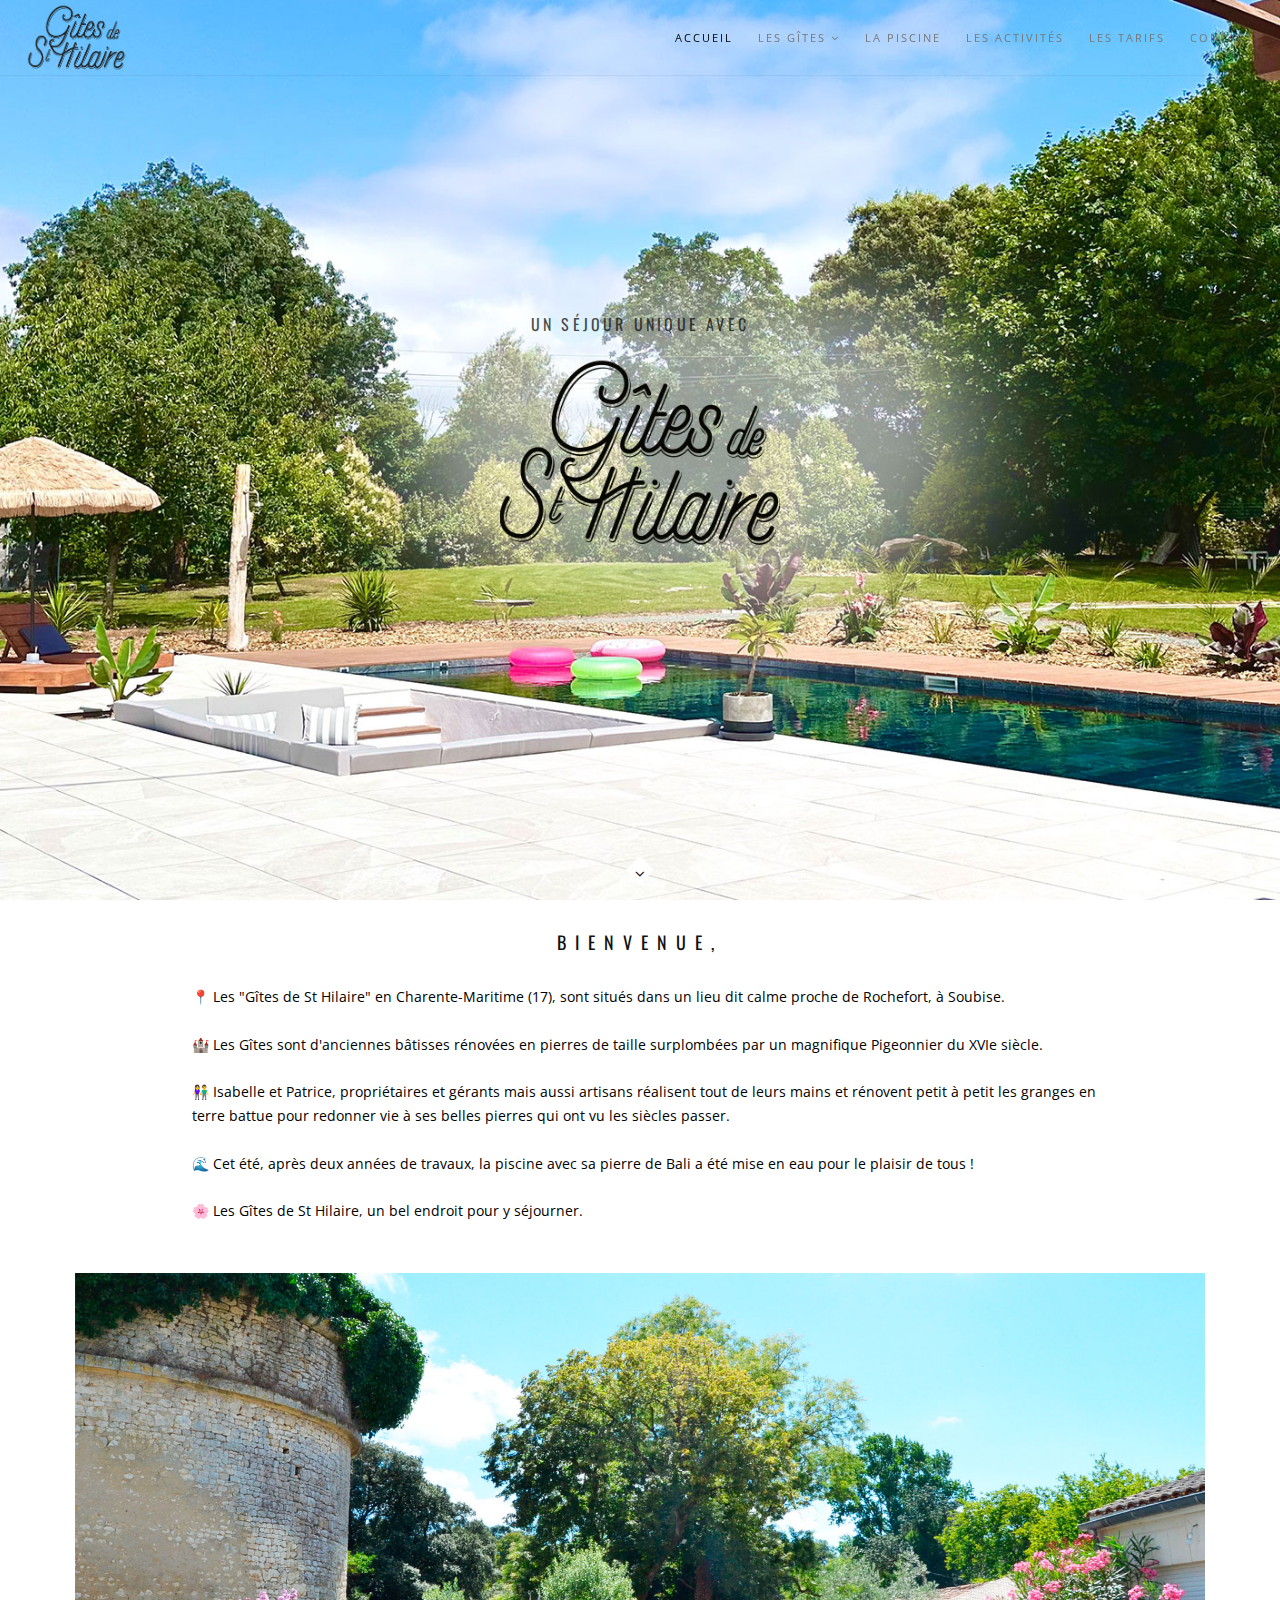
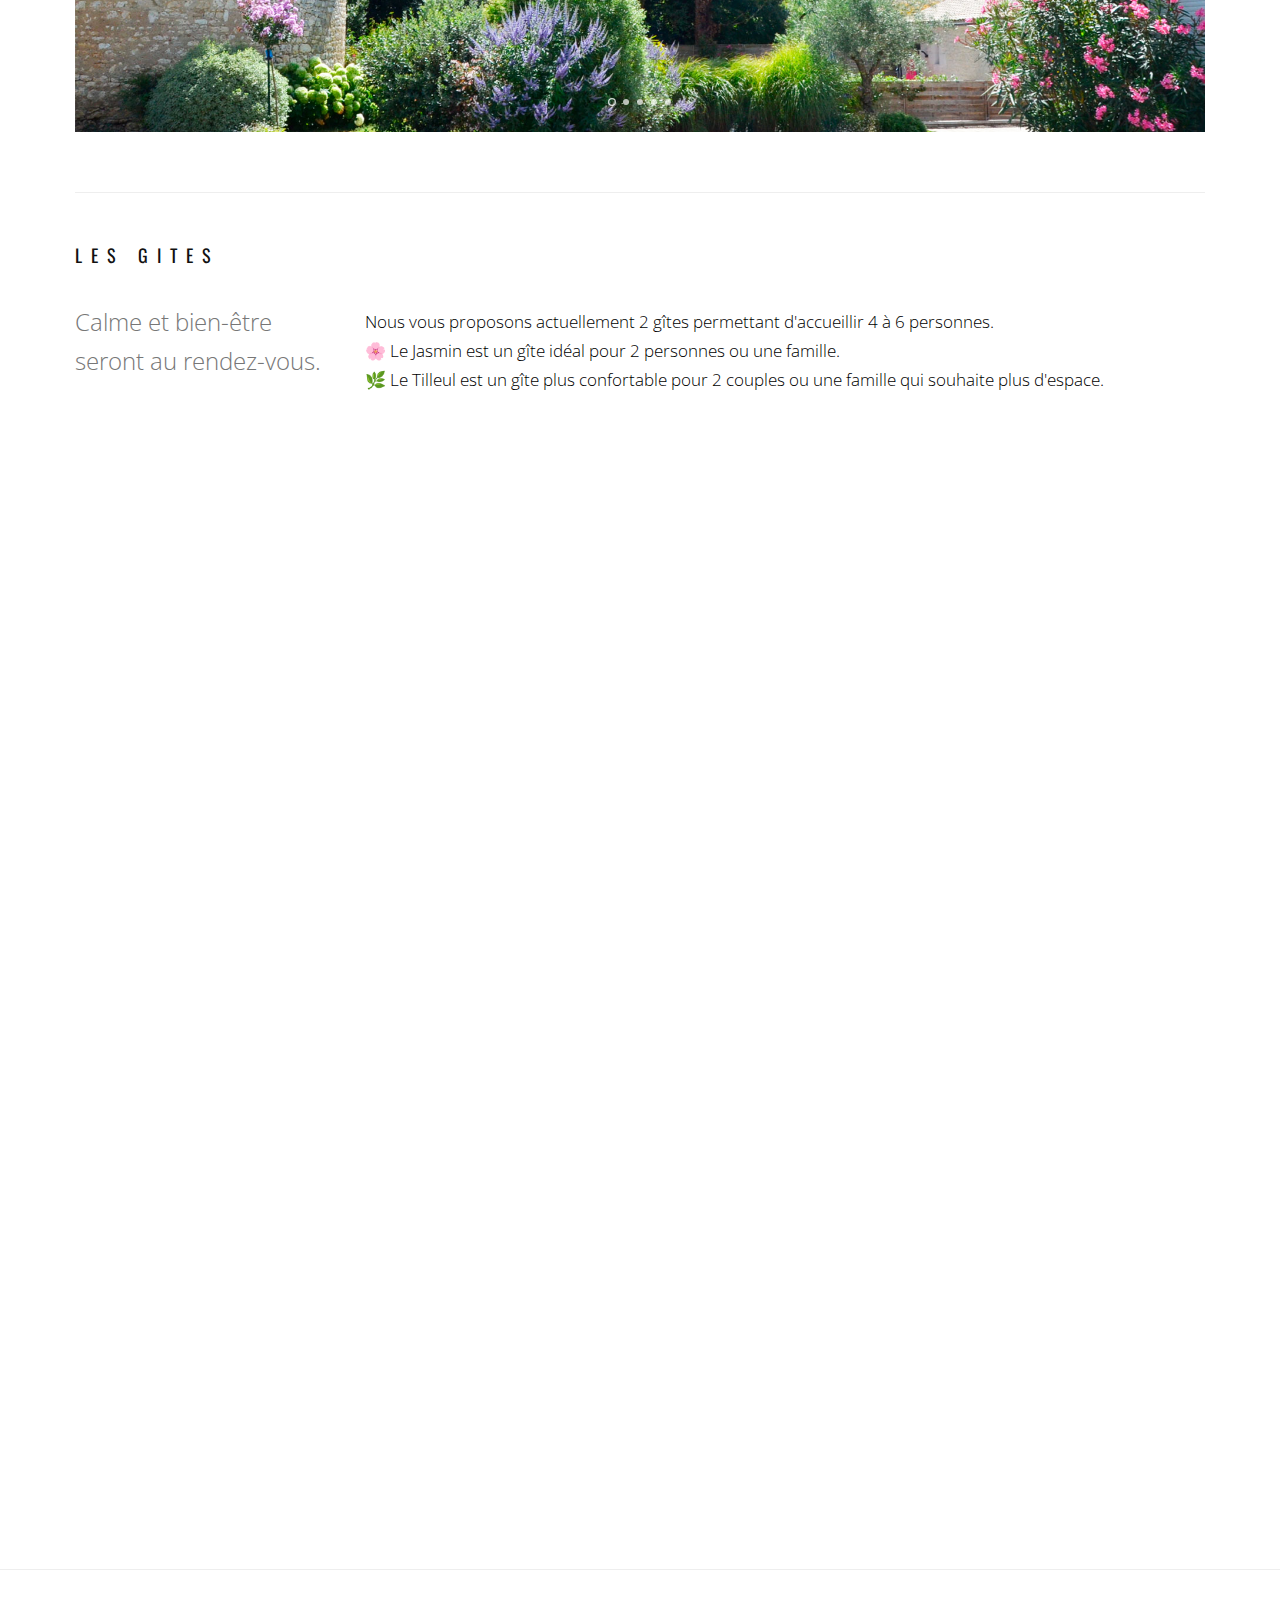
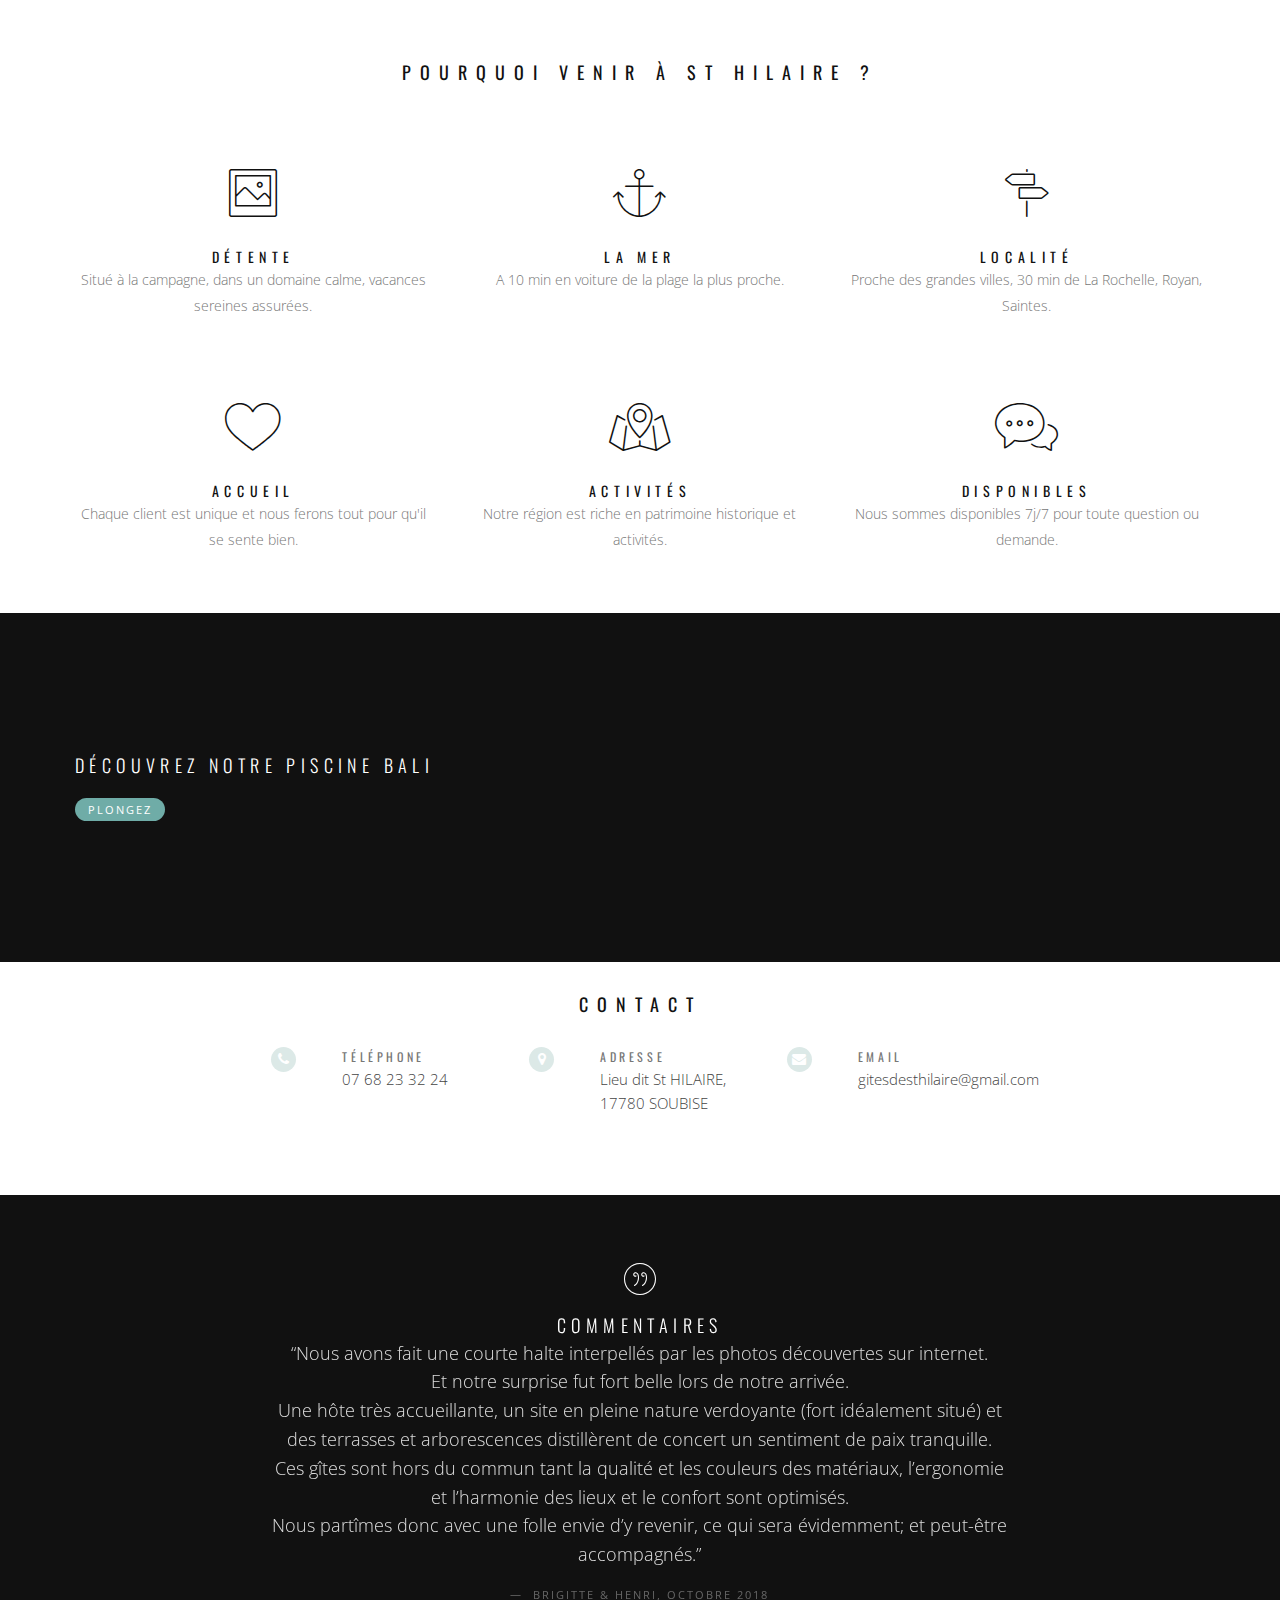
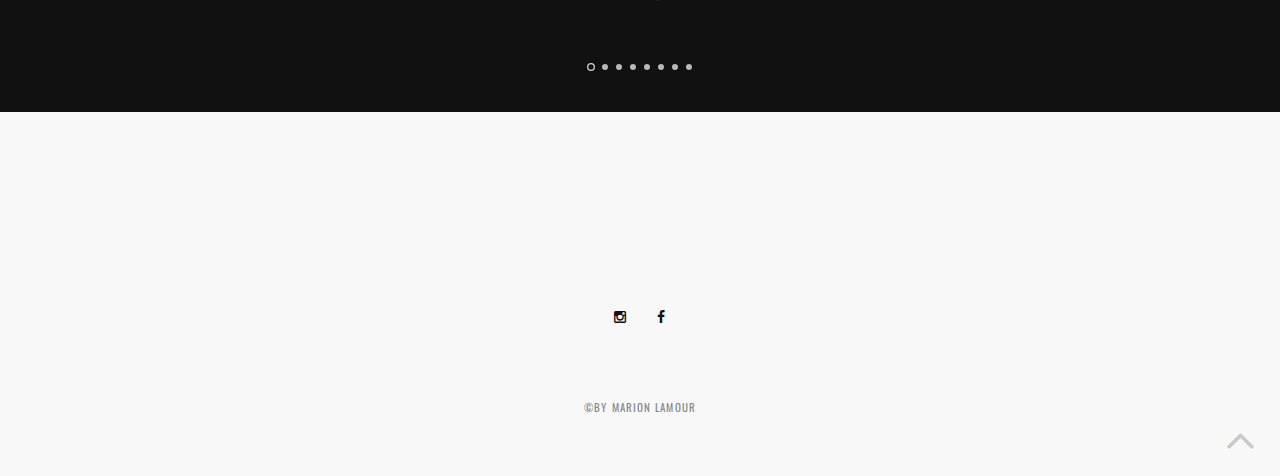
==== commit 6a3ee8f6: "piscine" ====
--- a/index.html
+++ b/index.html
@@ -94,7 +94,7 @@
                                     </li>
                                 </ul>                                
                             </li>
-                            <li><a href="pages-lespa.html">Le SPA</a></li>
+                            <li><a href="pages-lapiscine.html">La Piscine</a></li>
                             <li><a href="pages-lesactivites.html">Les Activités</a></li>
                             <li><a href="pages-lestarifs.html">Les Tarifs</a></li>
                             <li><a href="pages-contact.html">Contact</a></li>
--- a/css/style.css
+++ b/css/style.css
@@ -707,7 +707,7 @@
 
 .btn-mod.btn-border-c{
   	color: #e75c4b;
-	border: 2px solid #e75c4b;
+	border: 0px solid #e75c4b;
   	background: transparent;
 }
 .btn-mod.btn-border-c:hover,
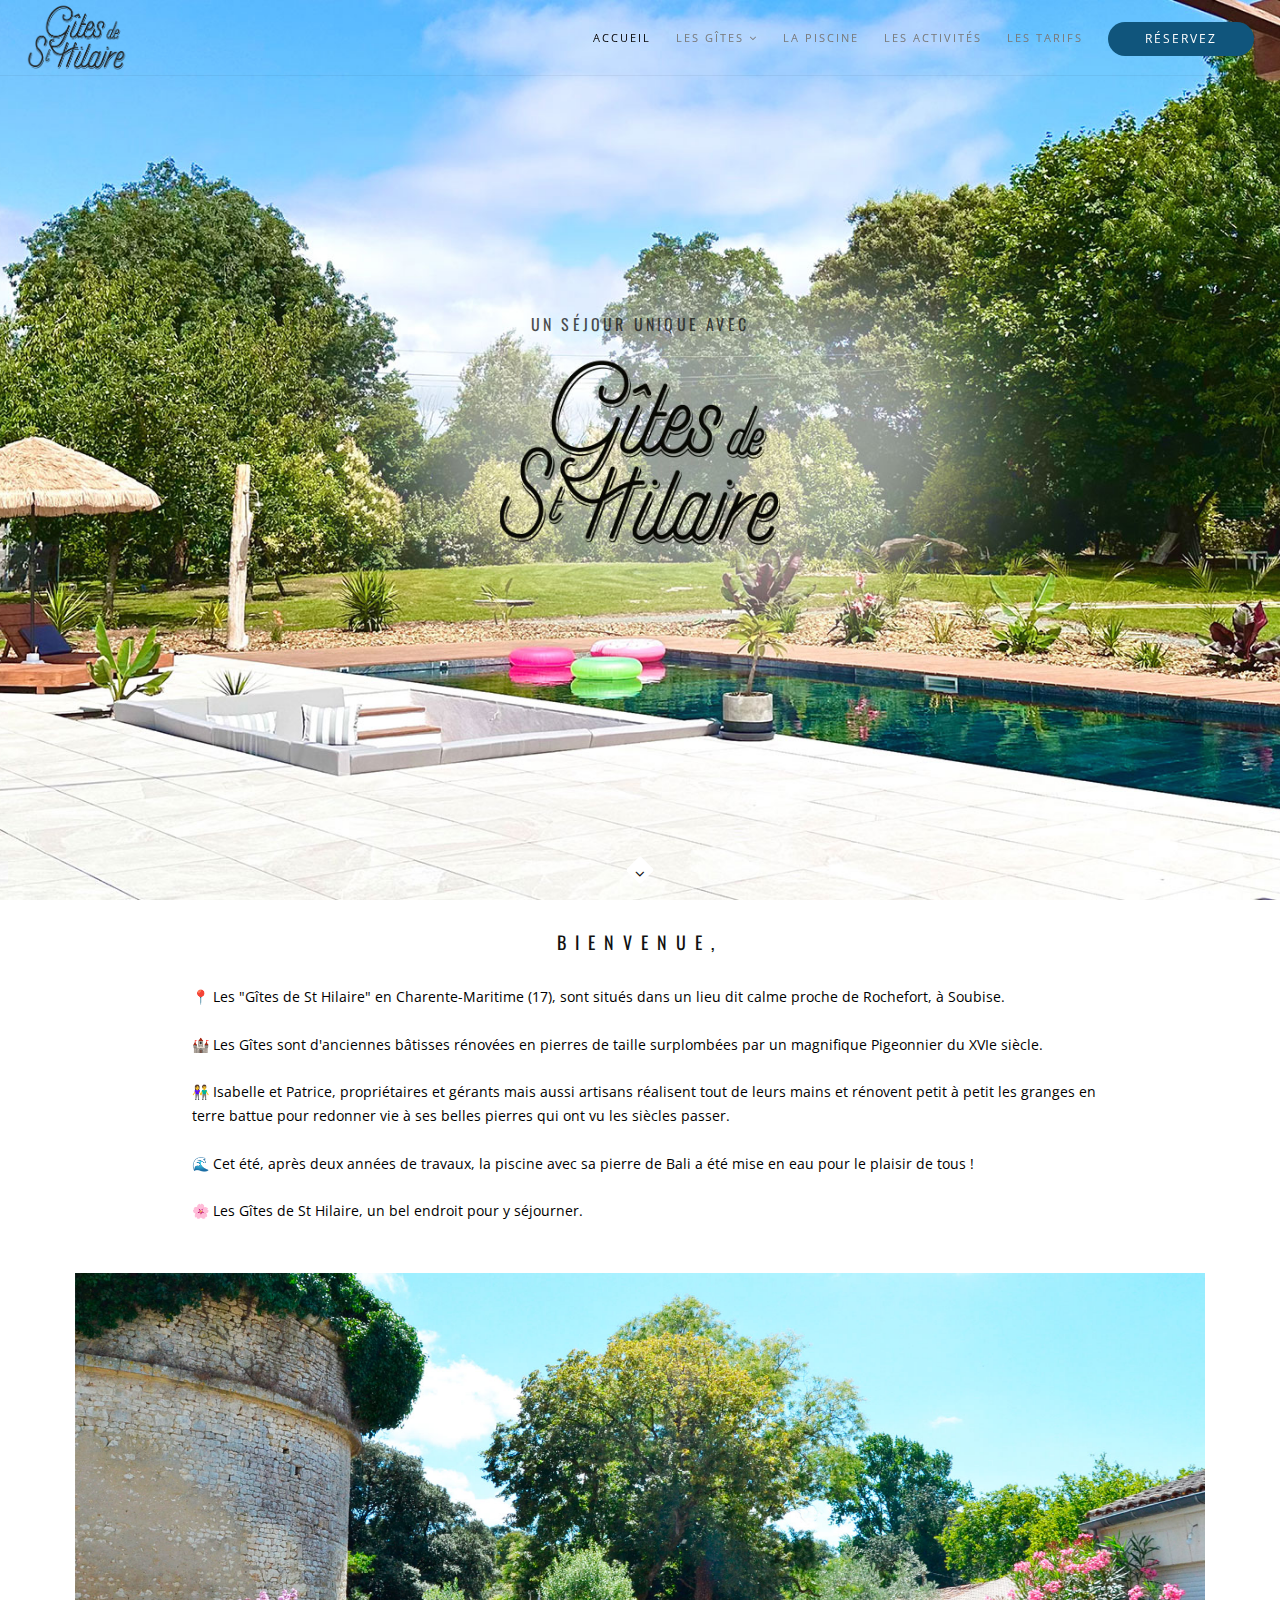
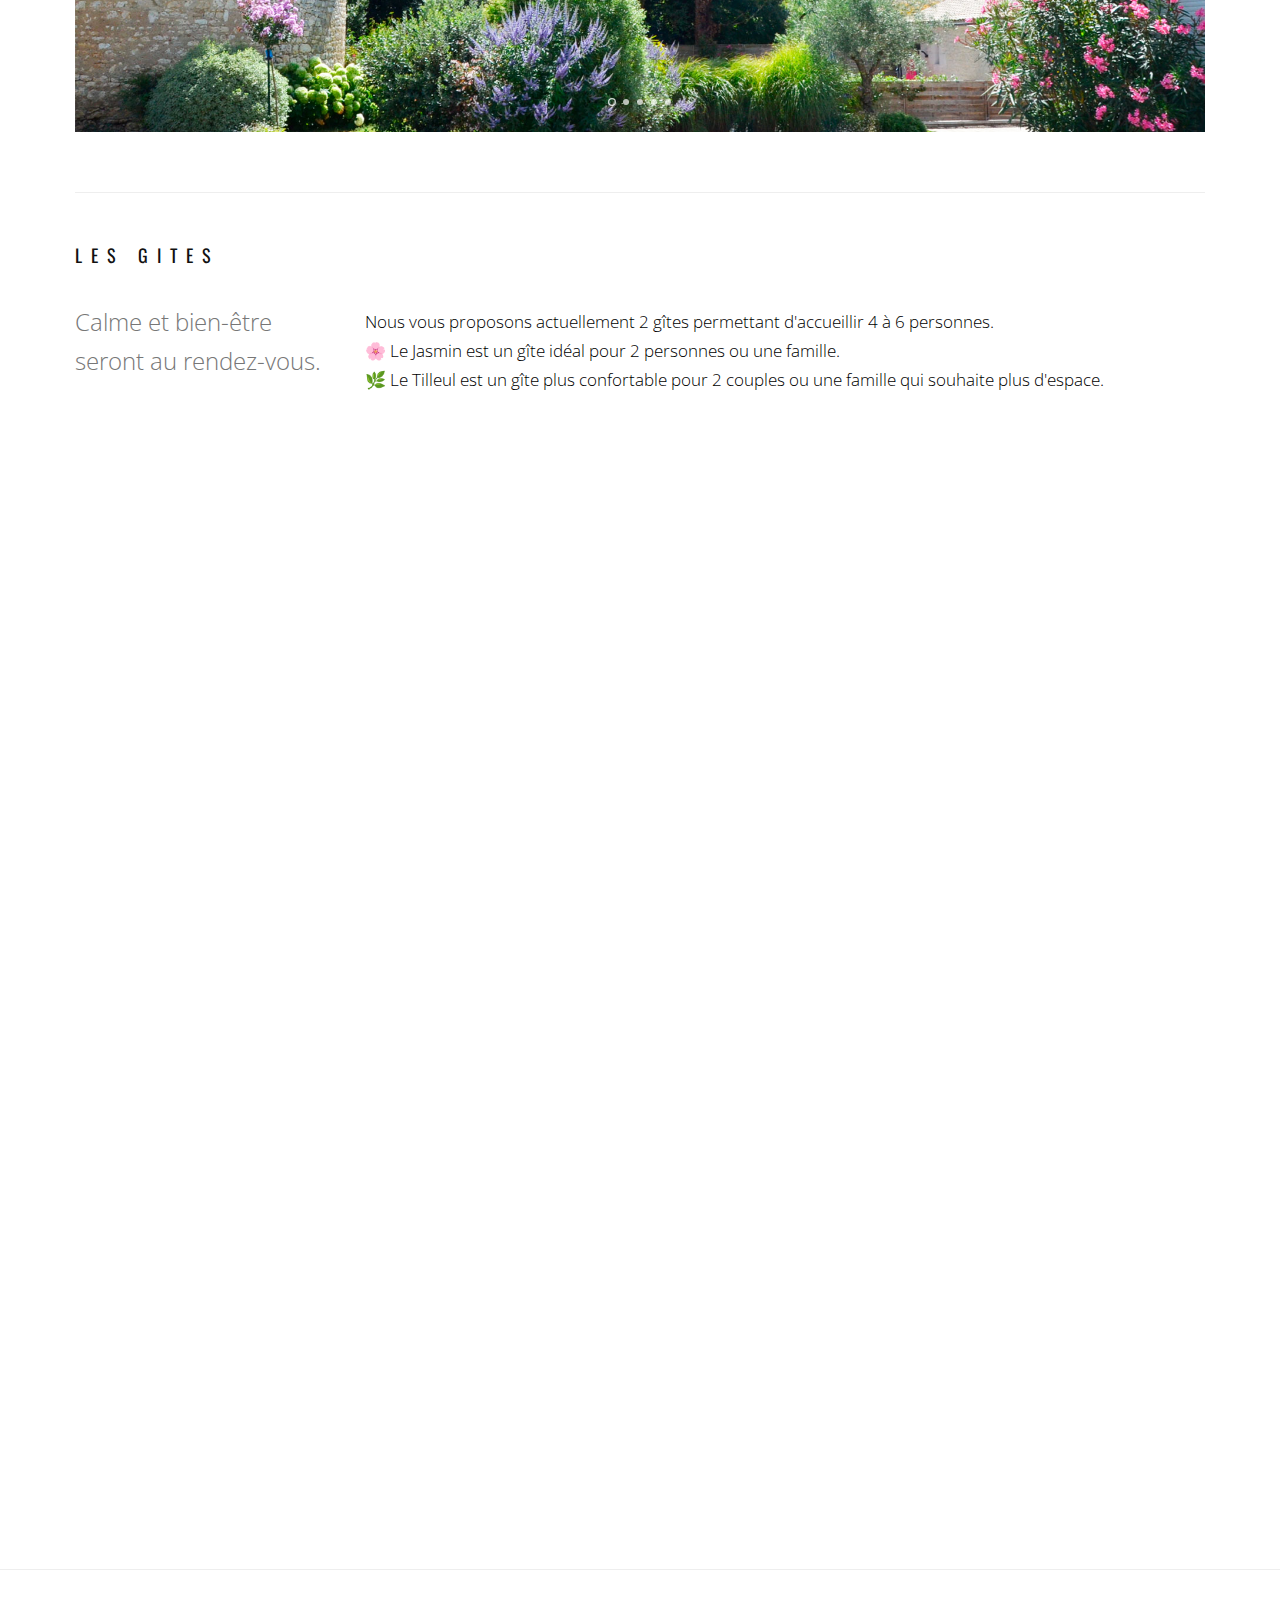
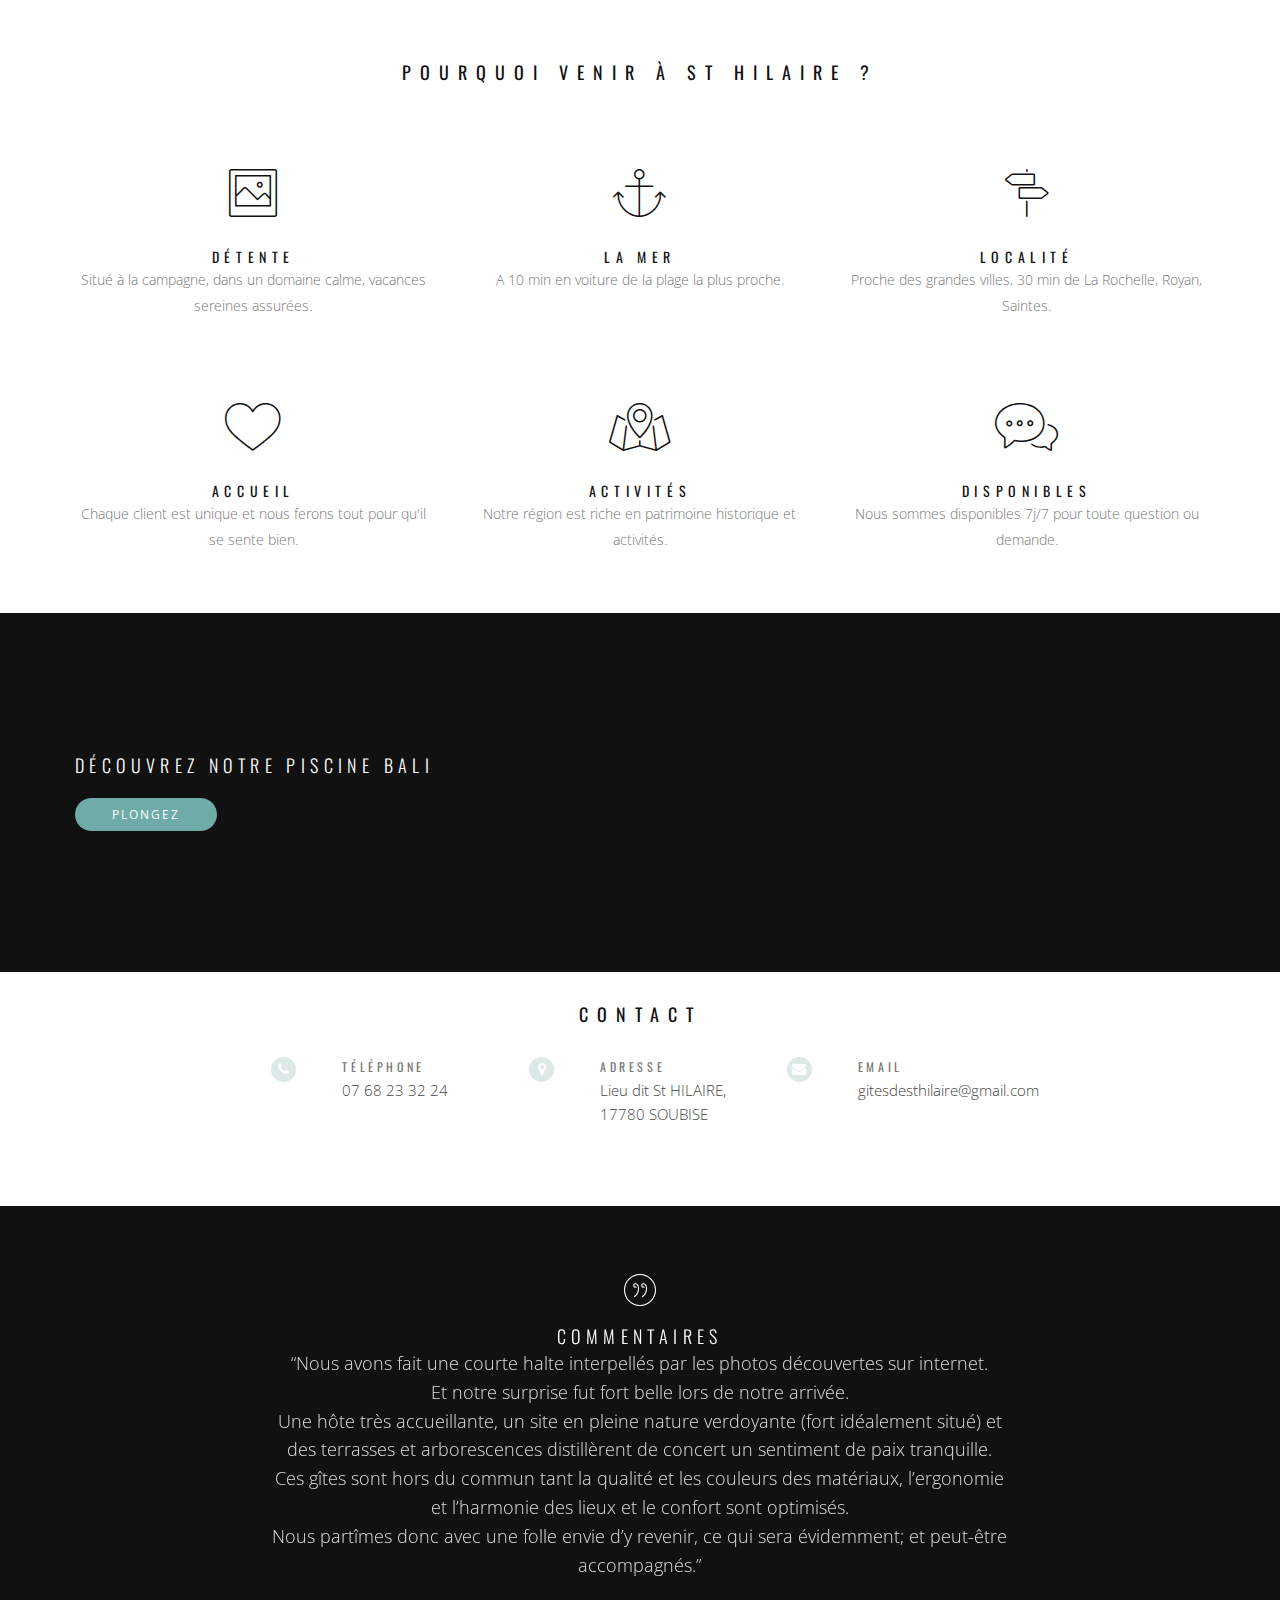
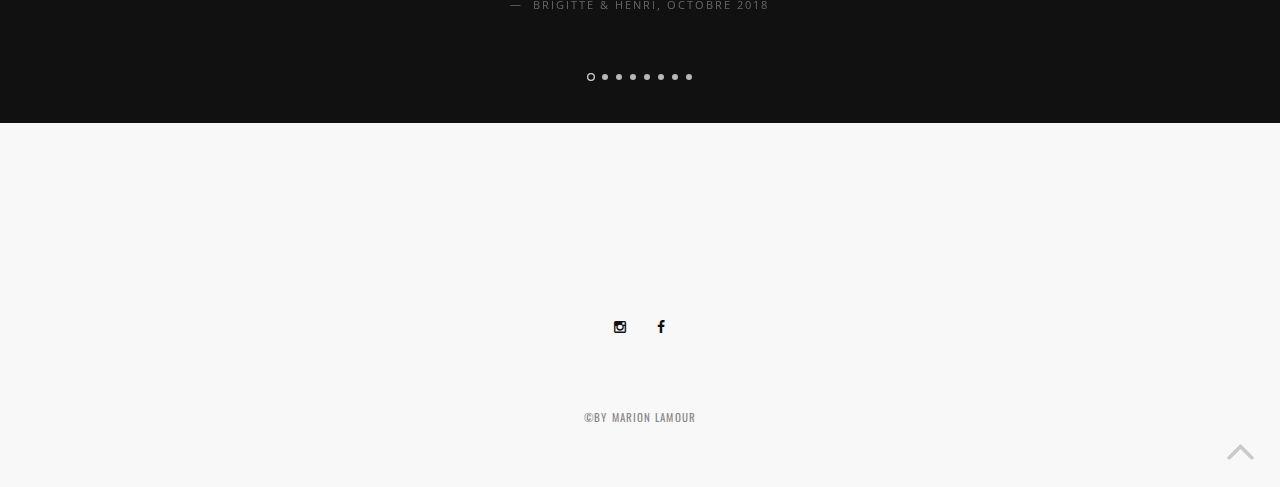
==== commit 47f7bb11: "." ====
--- a/index.html
+++ b/index.html
@@ -97,7 +97,7 @@
                             <li><a href="pages-lapiscine.html">La Piscine</a></li>
                             <li><a href="pages-lesactivites.html">Les Activités</a></li>
                             <li><a href="pages-lestarifs.html">Les Tarifs</a></li>
-                            <li><a href="pages-contact.html">Contact</a></li>
+                            <li><a href="pages-reservation.html"><span class="btn btn-mod btn-circle btn-border btn-medium btn-color">Réservez</span> </a></li>
                             
                         </ul>
                     </div>
@@ -448,7 +448,7 @@
                                     <h3 class="banner-heading font-alt white">Découvrez notre piscine Bali</h3>
                             
                                     <div class="local-scroll">
-                                        <a href="pages-lespa.html" class="btn btn-mod btn-circle btn-border mt-20">Plongez</a>
+                                        <a href="pages-lespa.html" class="btn btn-mod btn-circle btn-border btn-medium mt-20">Plongez</a>
                                     </div>
                                 </div>
                             </div>
--- a/css/style.css
+++ b/css/style.css
@@ -761,19 +761,19 @@
 
 .btn-mod.btn-color{
   	color: #fff;
-  	background: #e41919;
+  	background: #0f547b;
 }
 .btn-mod.btn-color:hover,
 .btn-mod.btn-color:focus{
   	color: #fff;
-  	background: #e41919;
+  	background: #041621;
     opacity: .85;
 }
 
 .btn-mod.btn-circle{
-	-webkit-border-radius: 30px;
-	-moz-border-radius: 30px;
-	border-radius: 30px;
+	-webkit-border-radius: 20px;
+	-moz-border-radius: 20px;
+	border-radius: 20px;
 }
 .btn-mod.btn-round{
 	-webkit-border-radius: 20px;
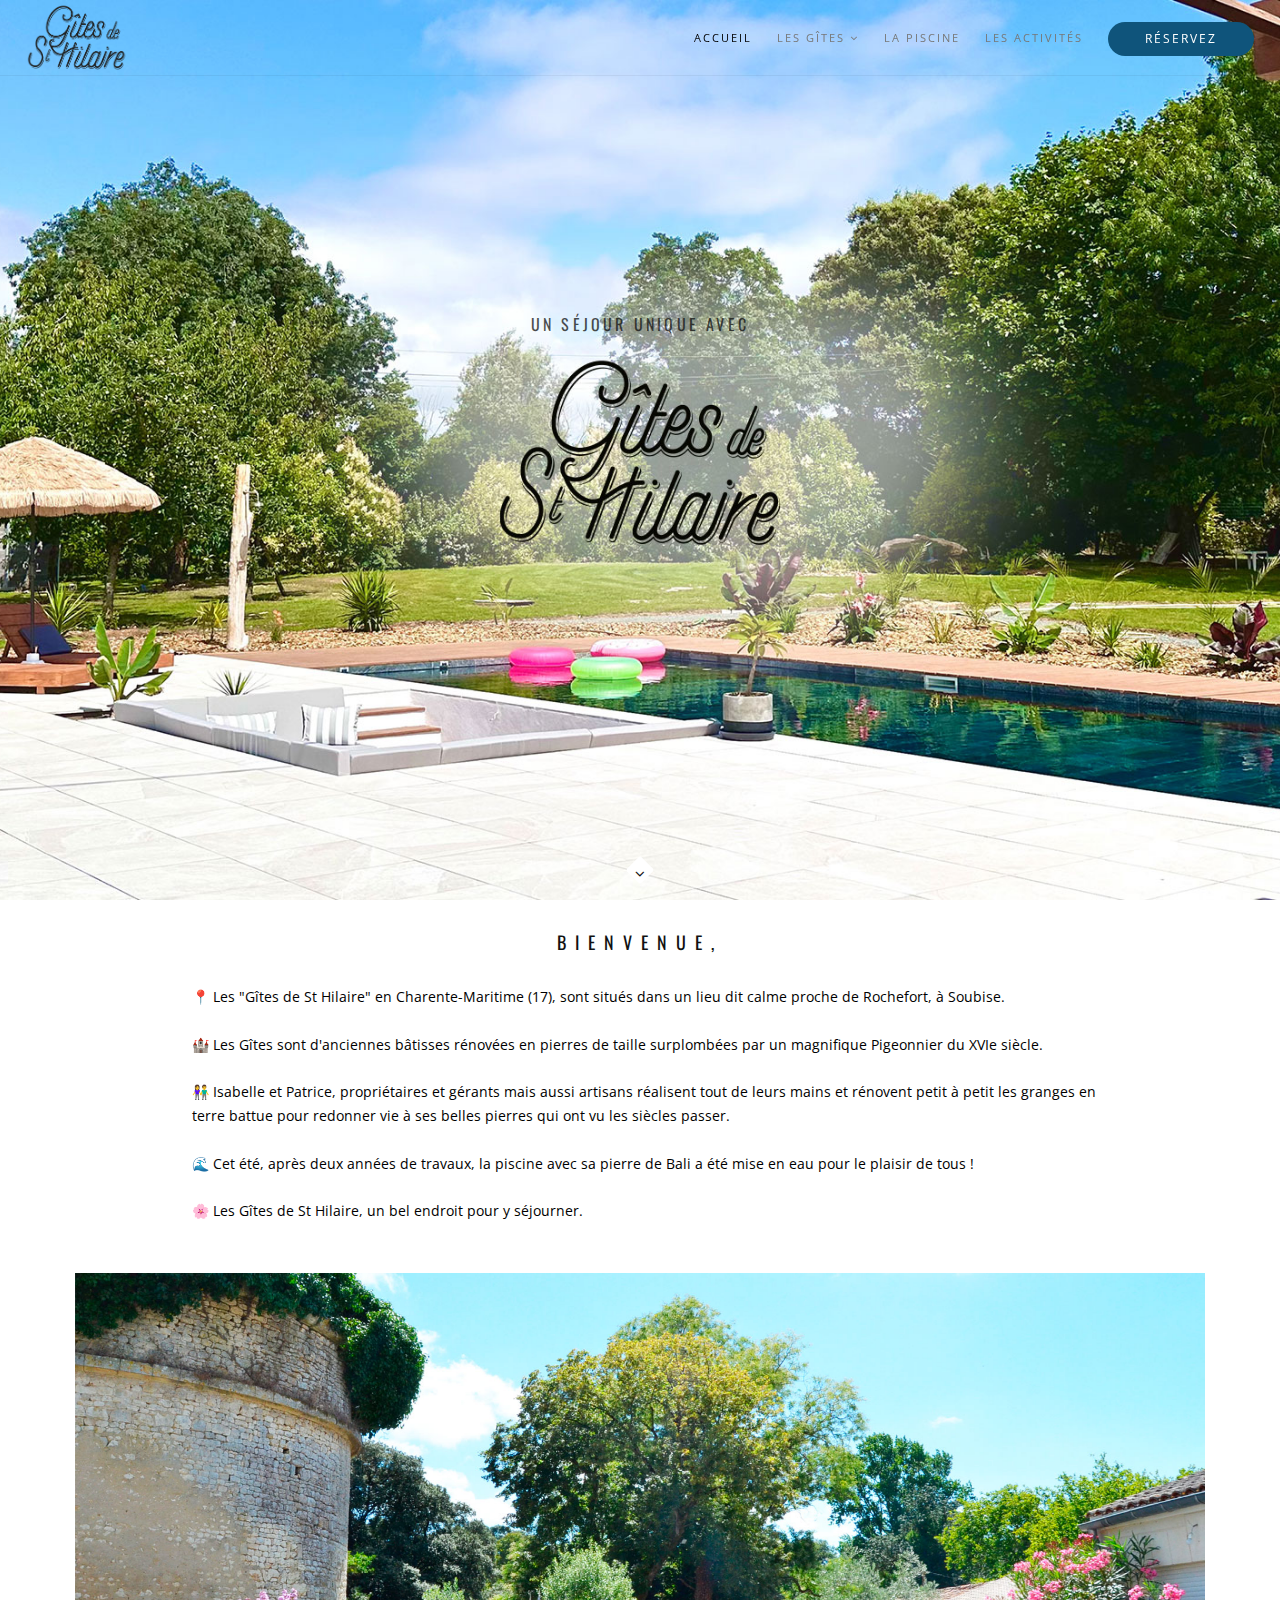
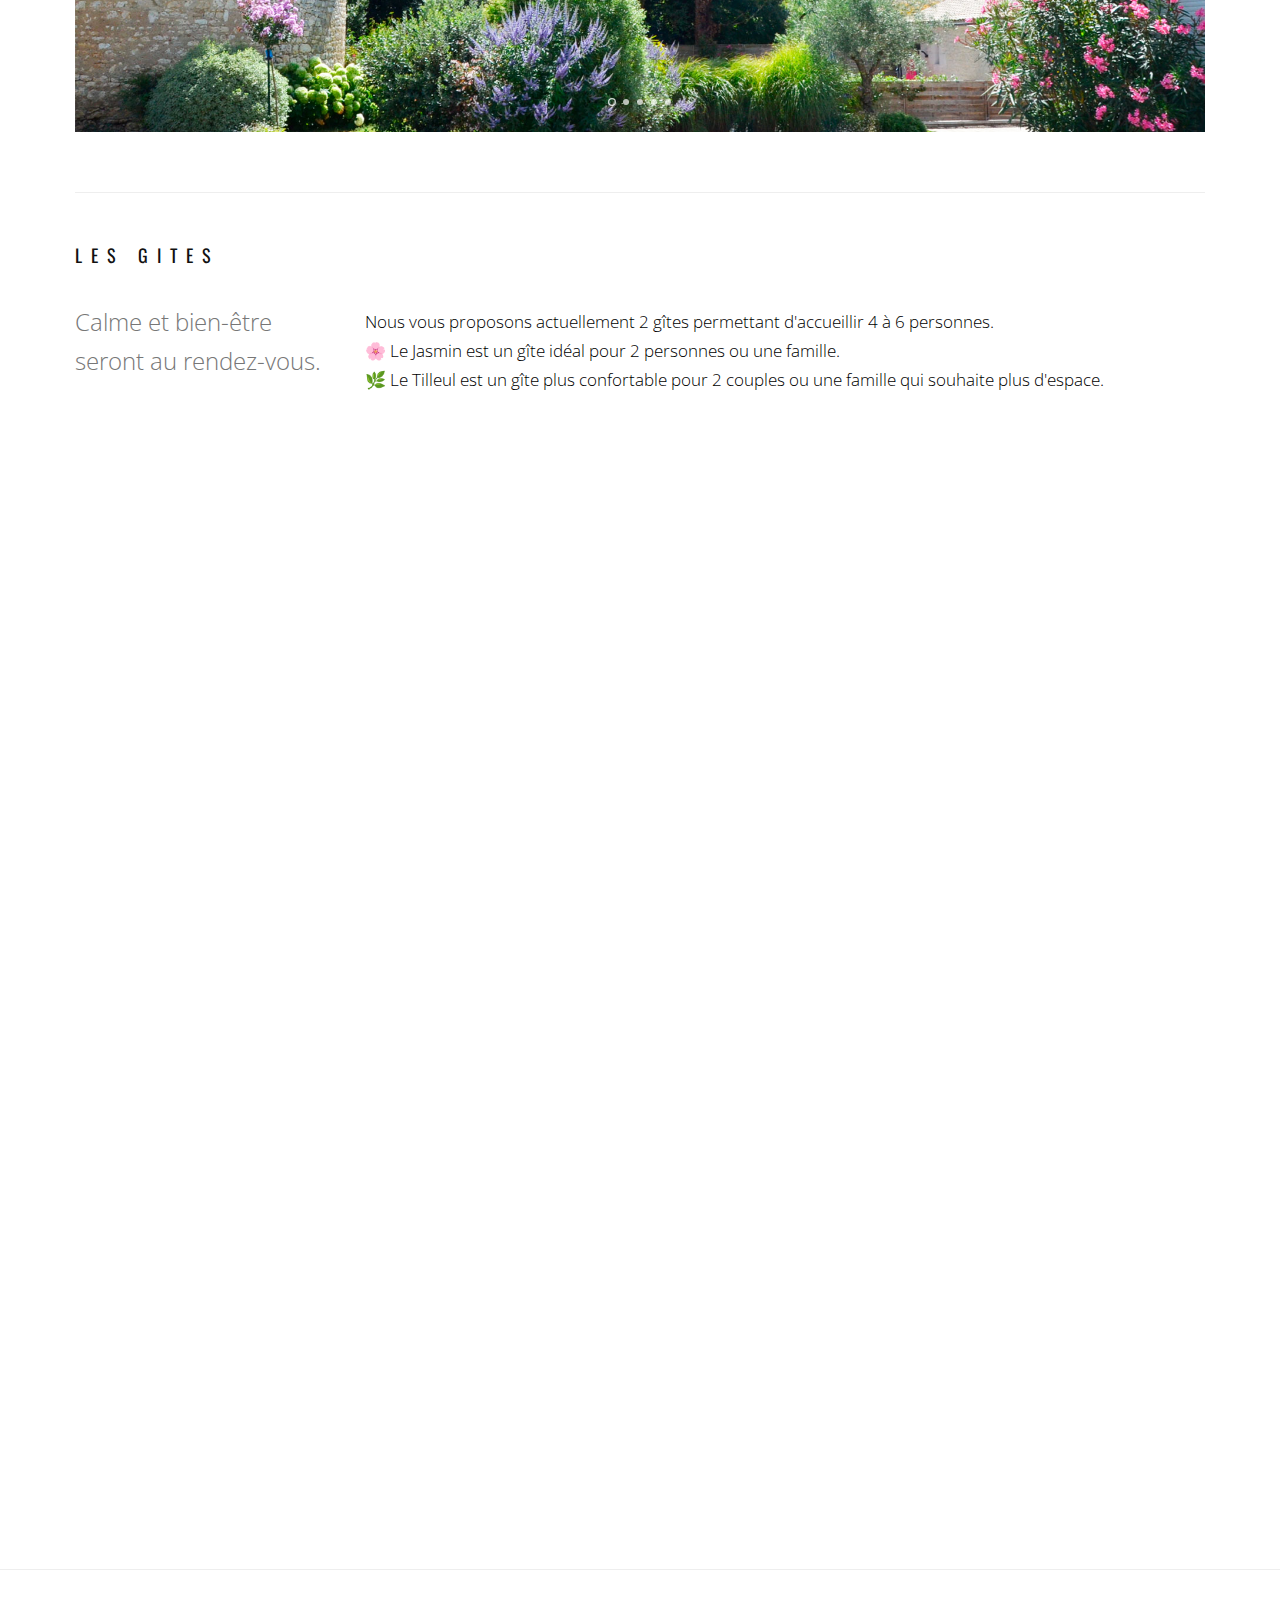
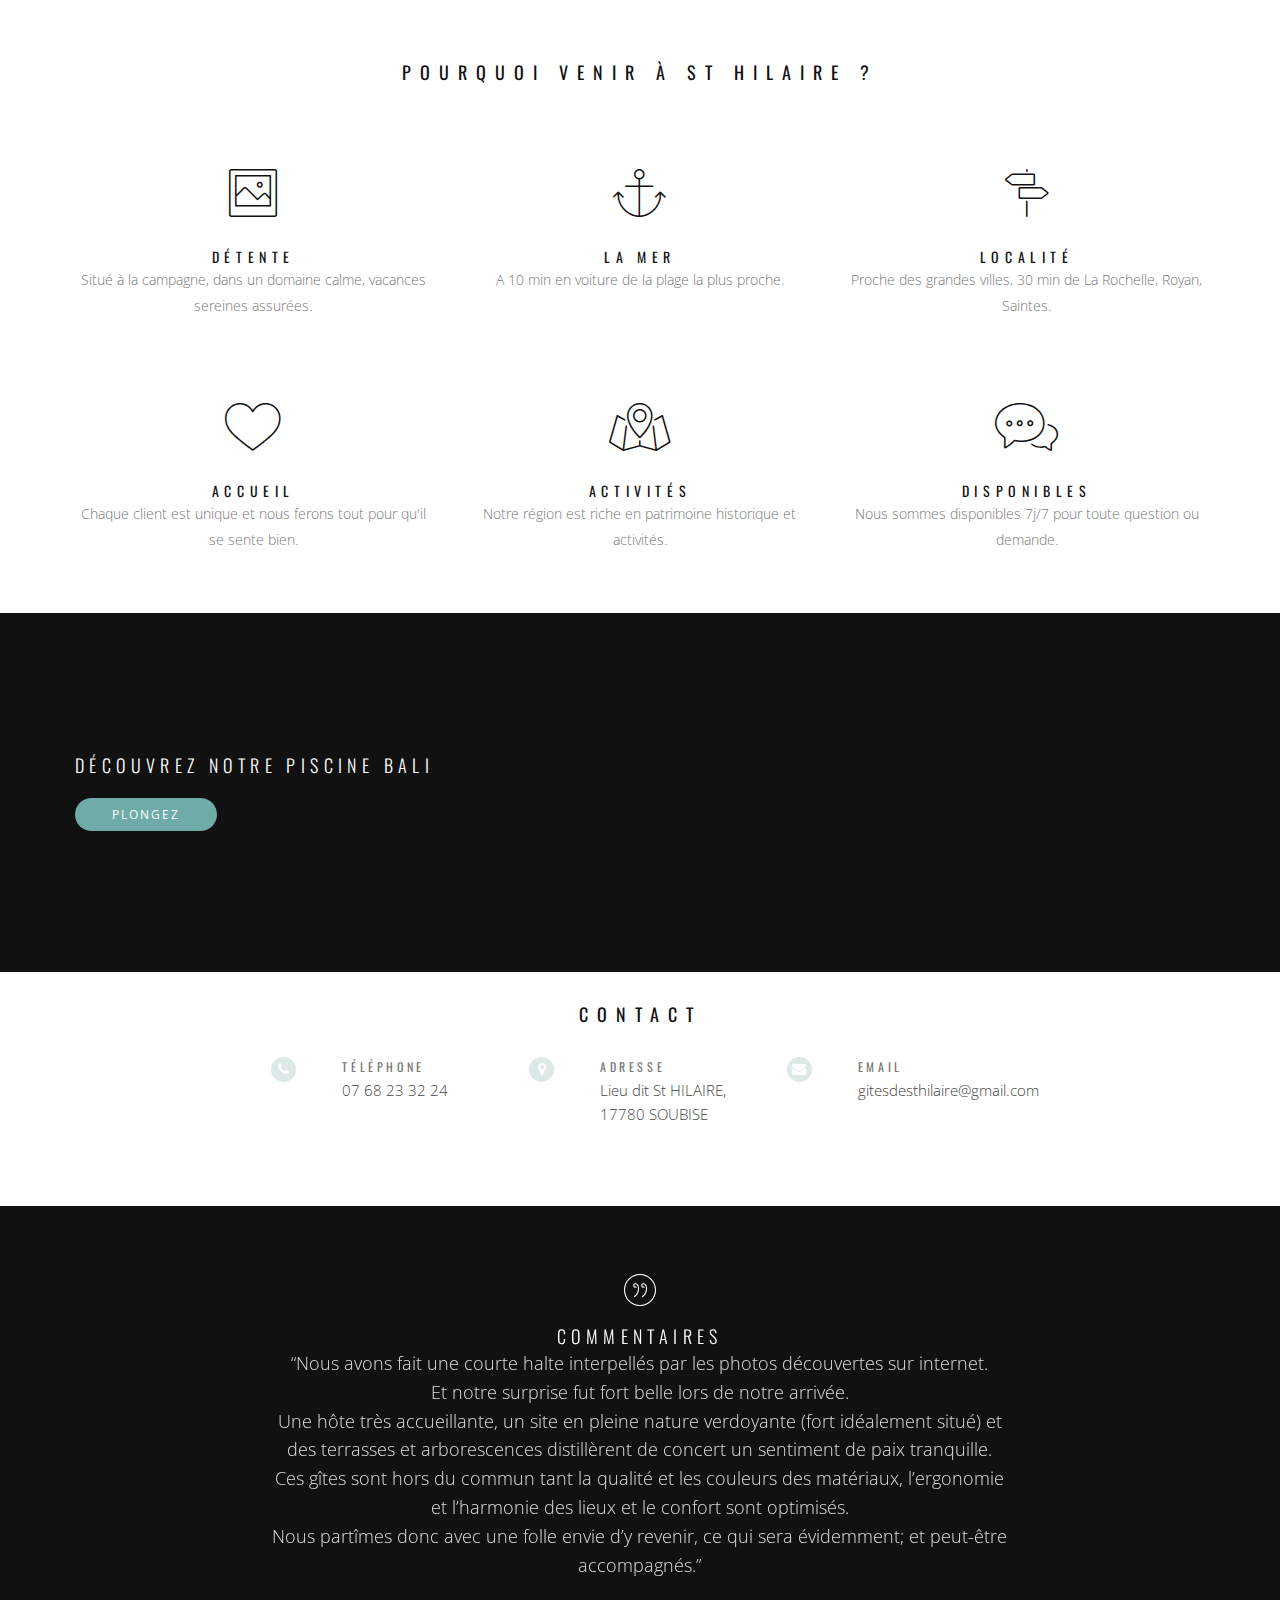
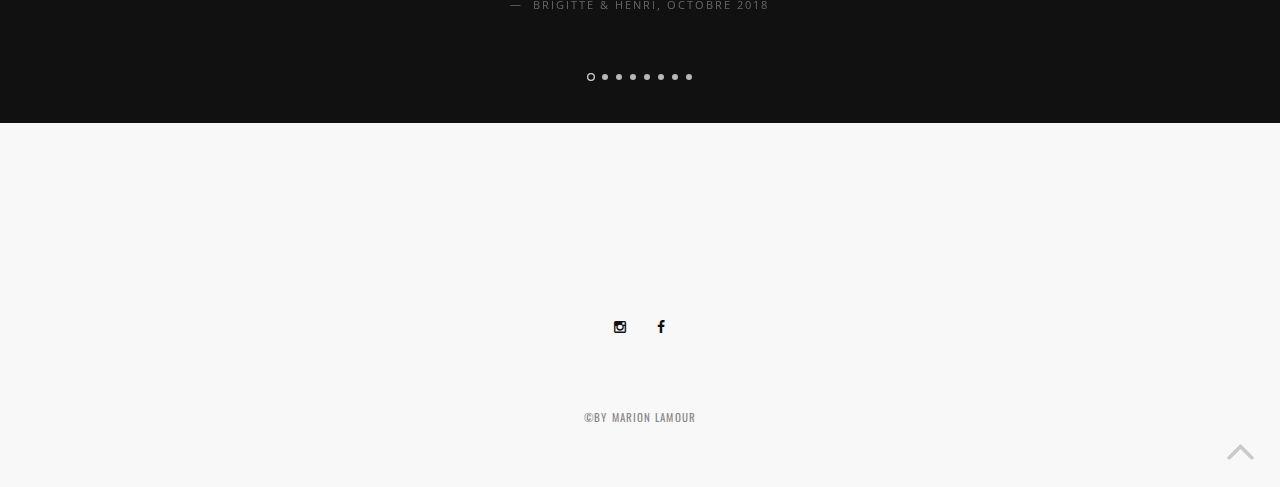
==== commit bbdcfd30: "tarifs" ====
--- a/index.html
+++ b/index.html
@@ -96,7 +96,6 @@
                             </li>
                             <li><a href="pages-lapiscine.html">La Piscine</a></li>
                             <li><a href="pages-lesactivites.html">Les Activités</a></li>
-                            <li><a href="pages-lestarifs.html">Les Tarifs</a></li>
                             <li><a href="pages-reservation.html"><span class="btn btn-mod btn-circle btn-border btn-medium btn-color">Réservez</span> </a></li>
                             
                         </ul>
